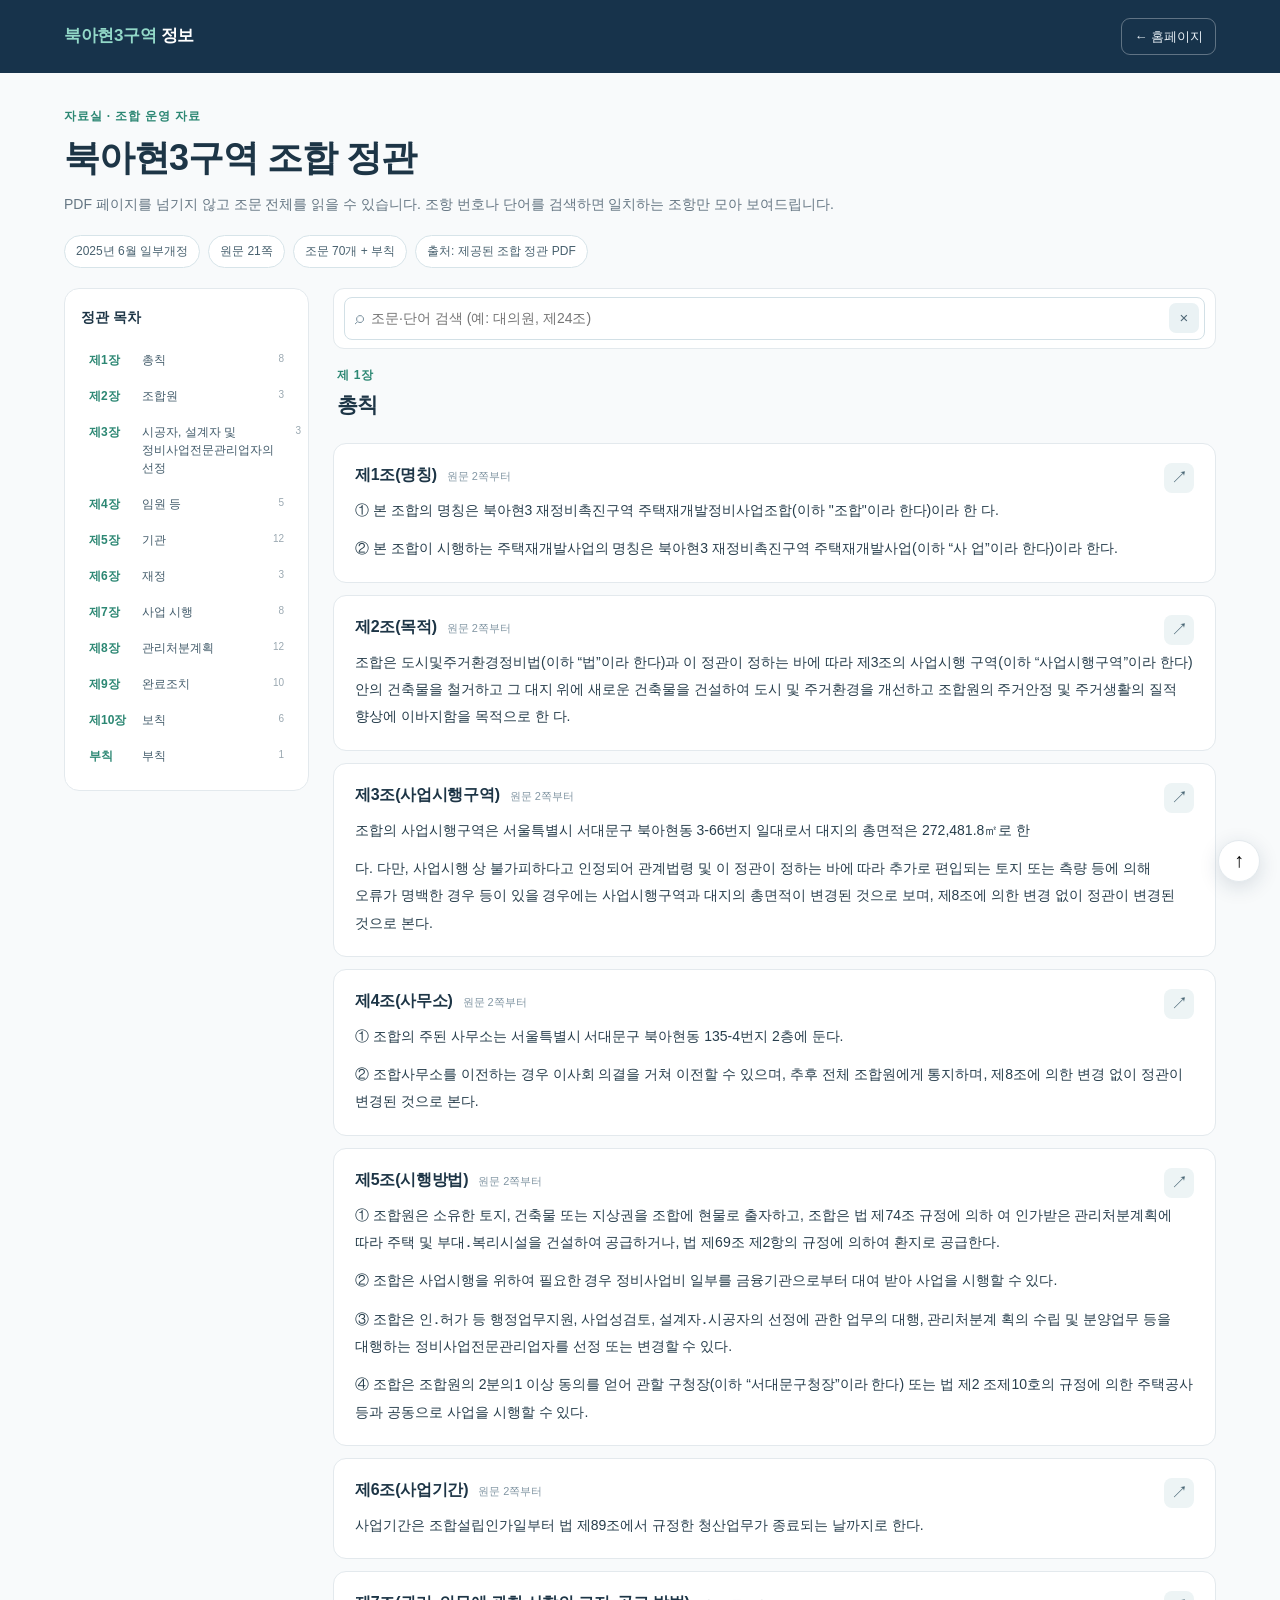
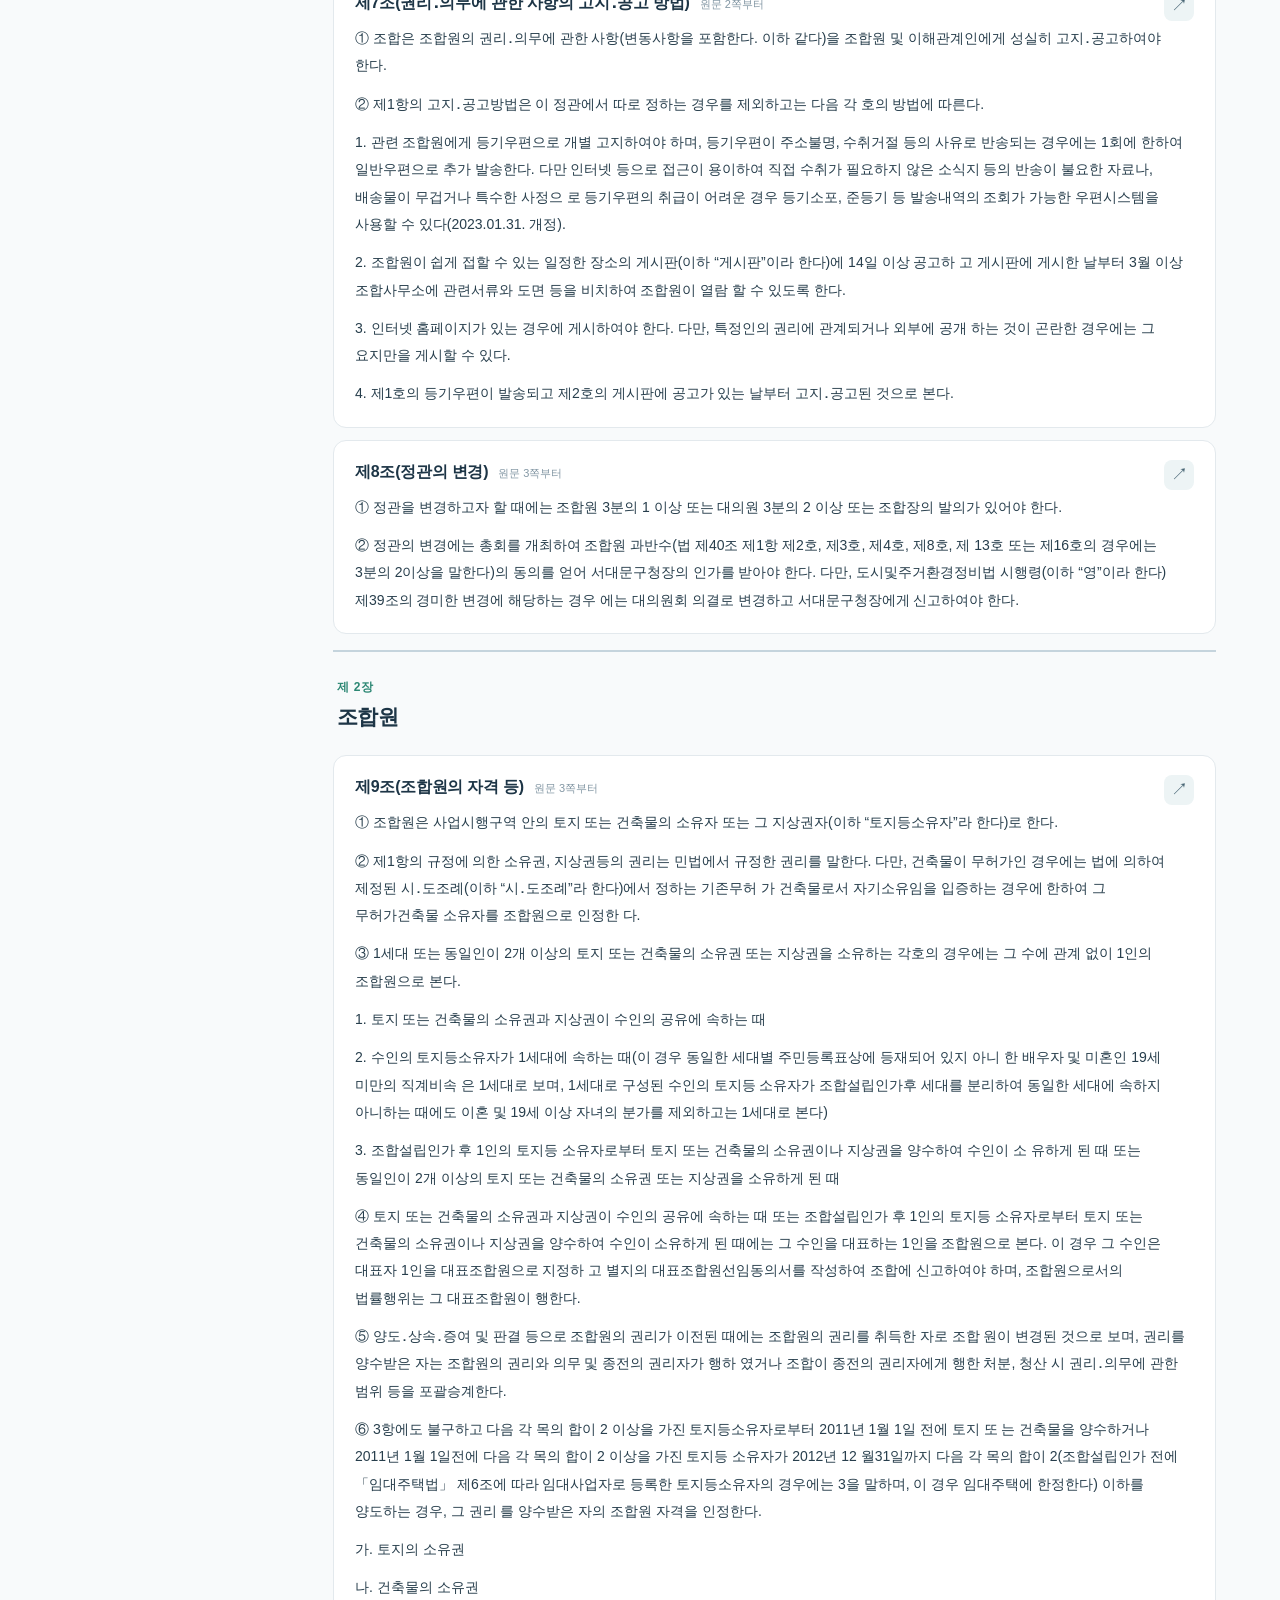
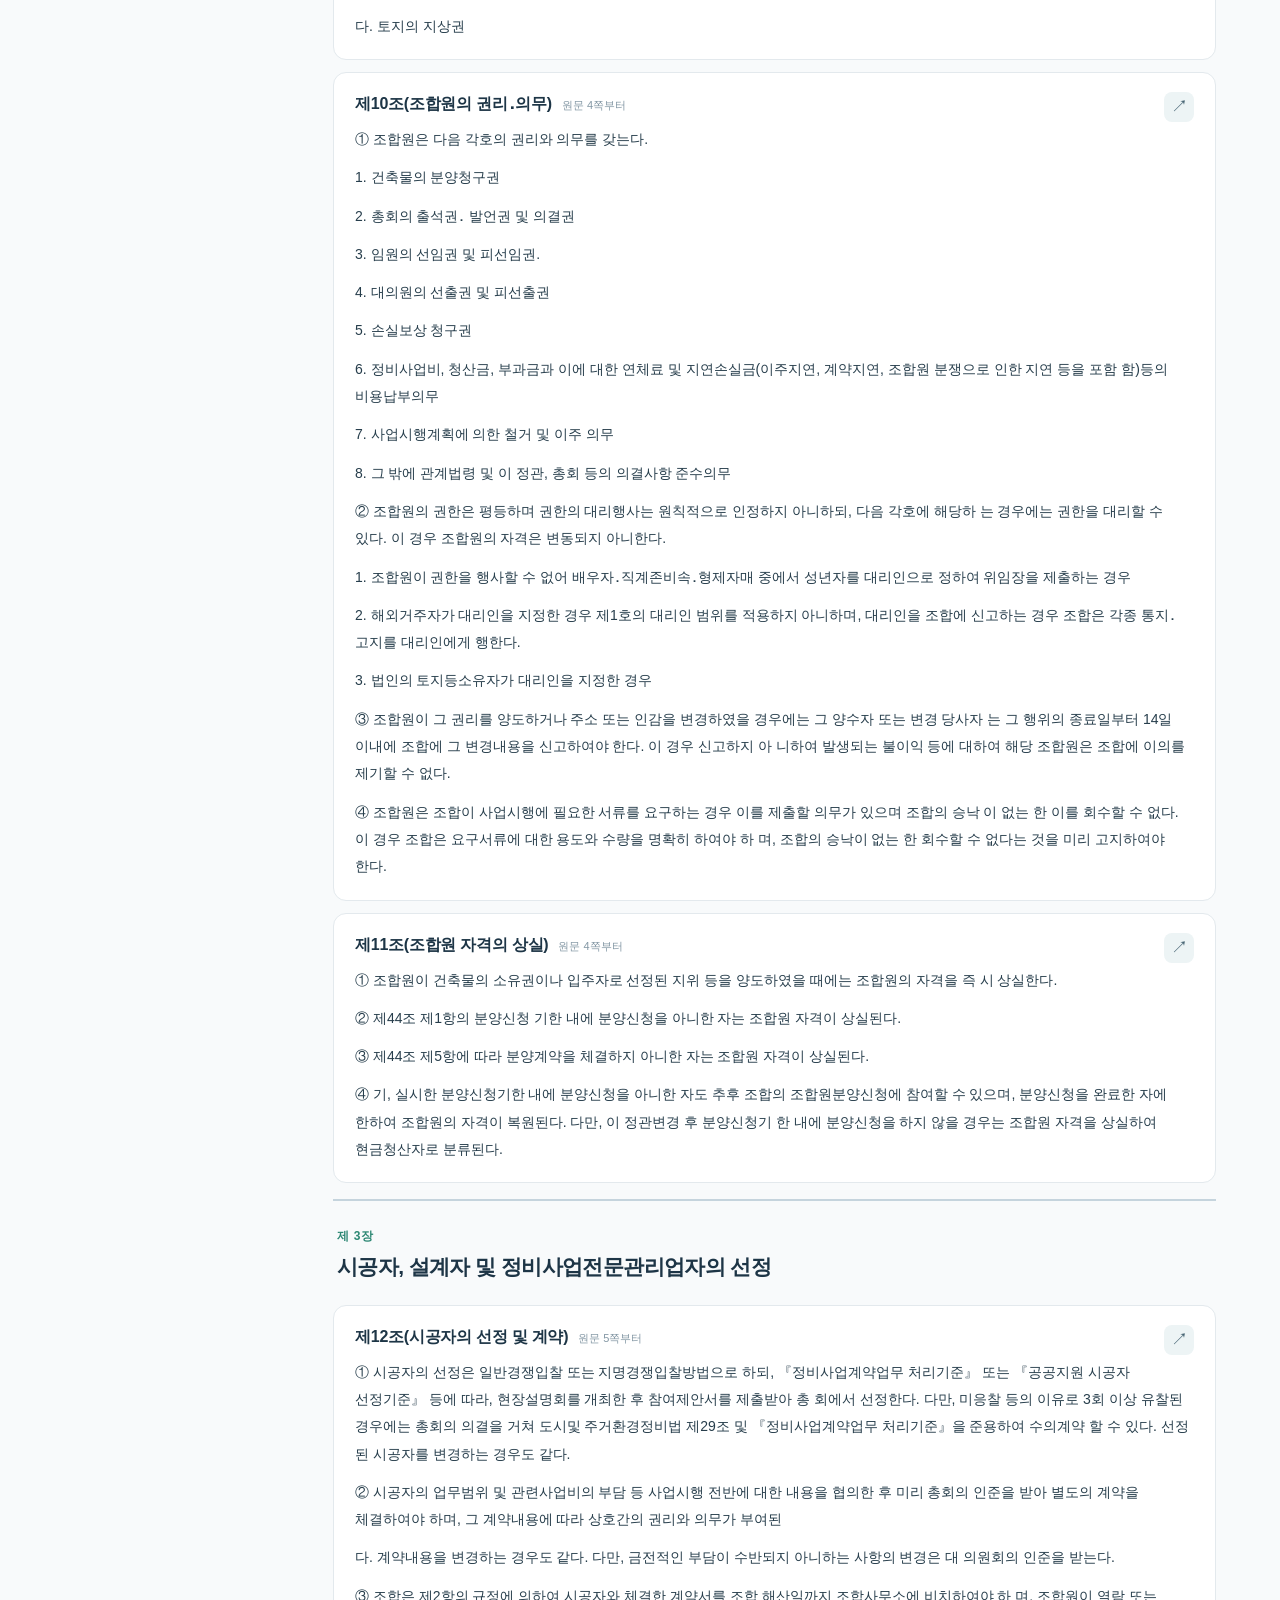
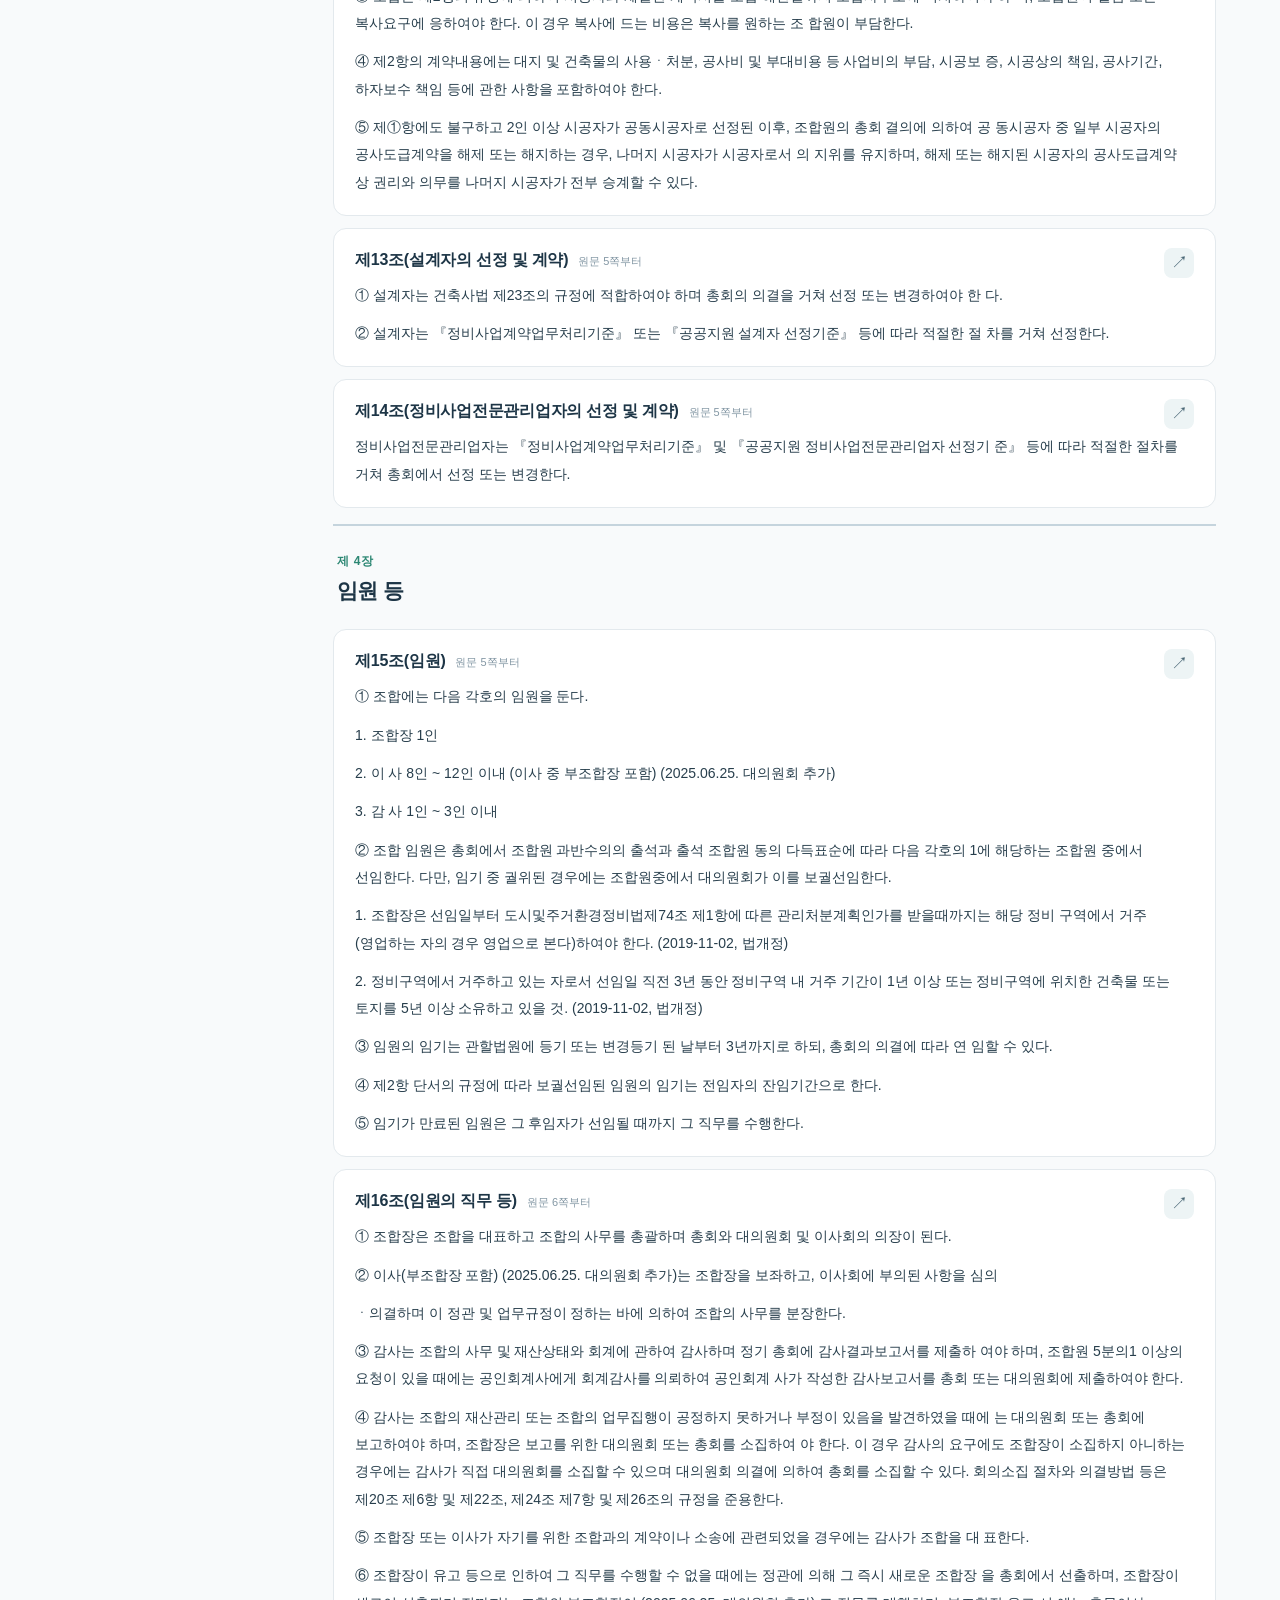
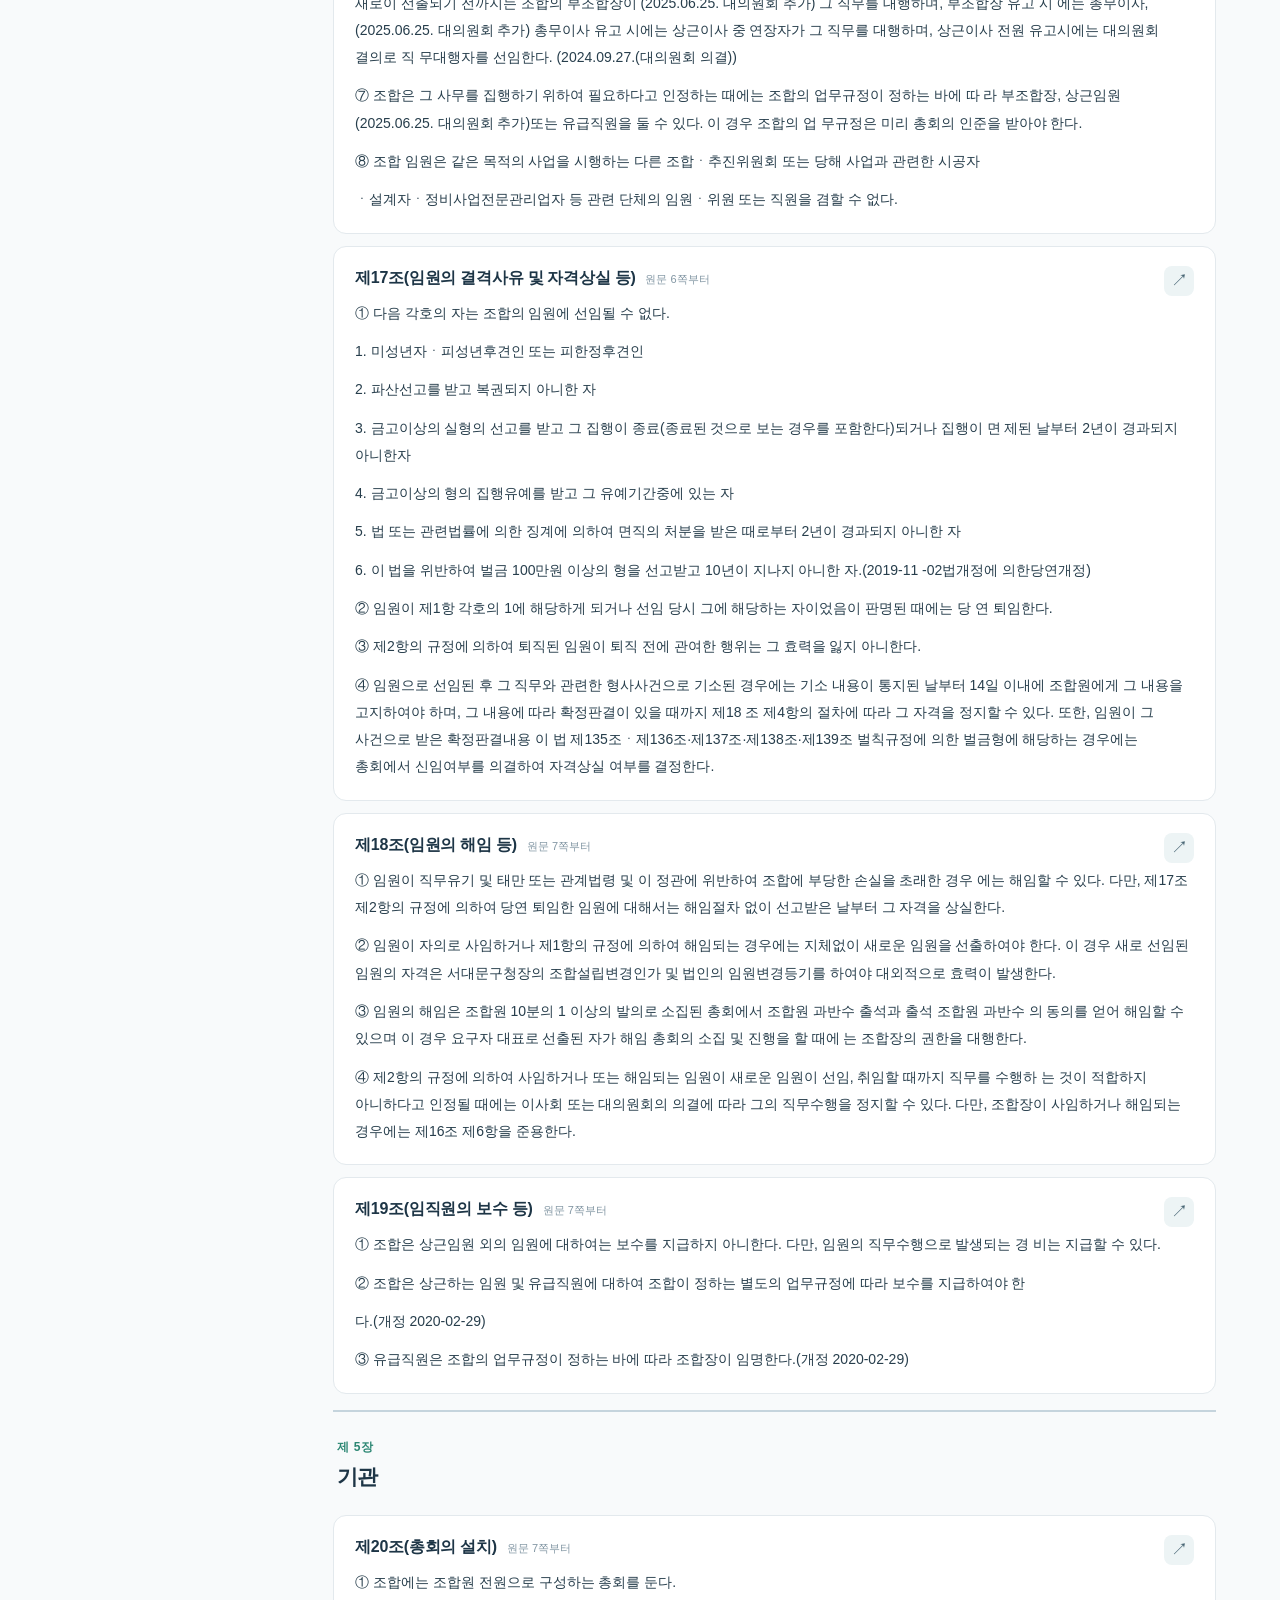
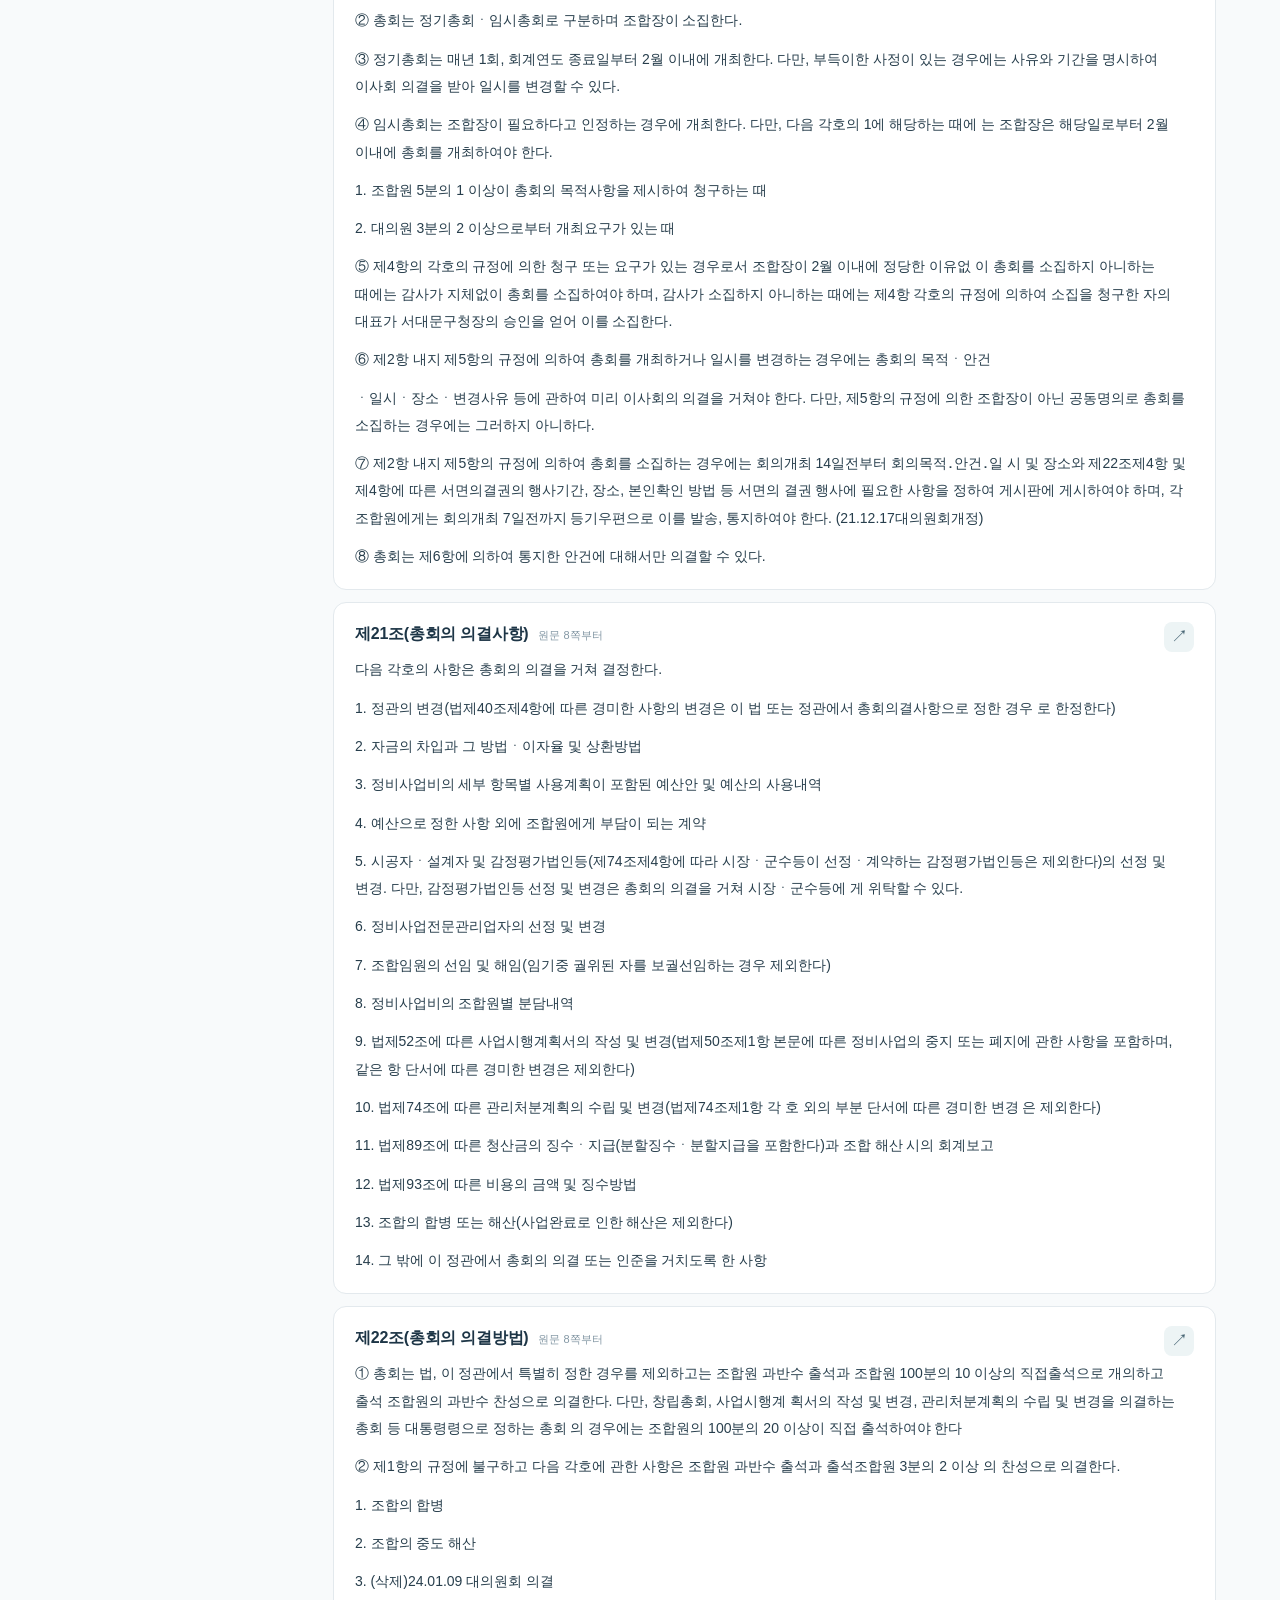
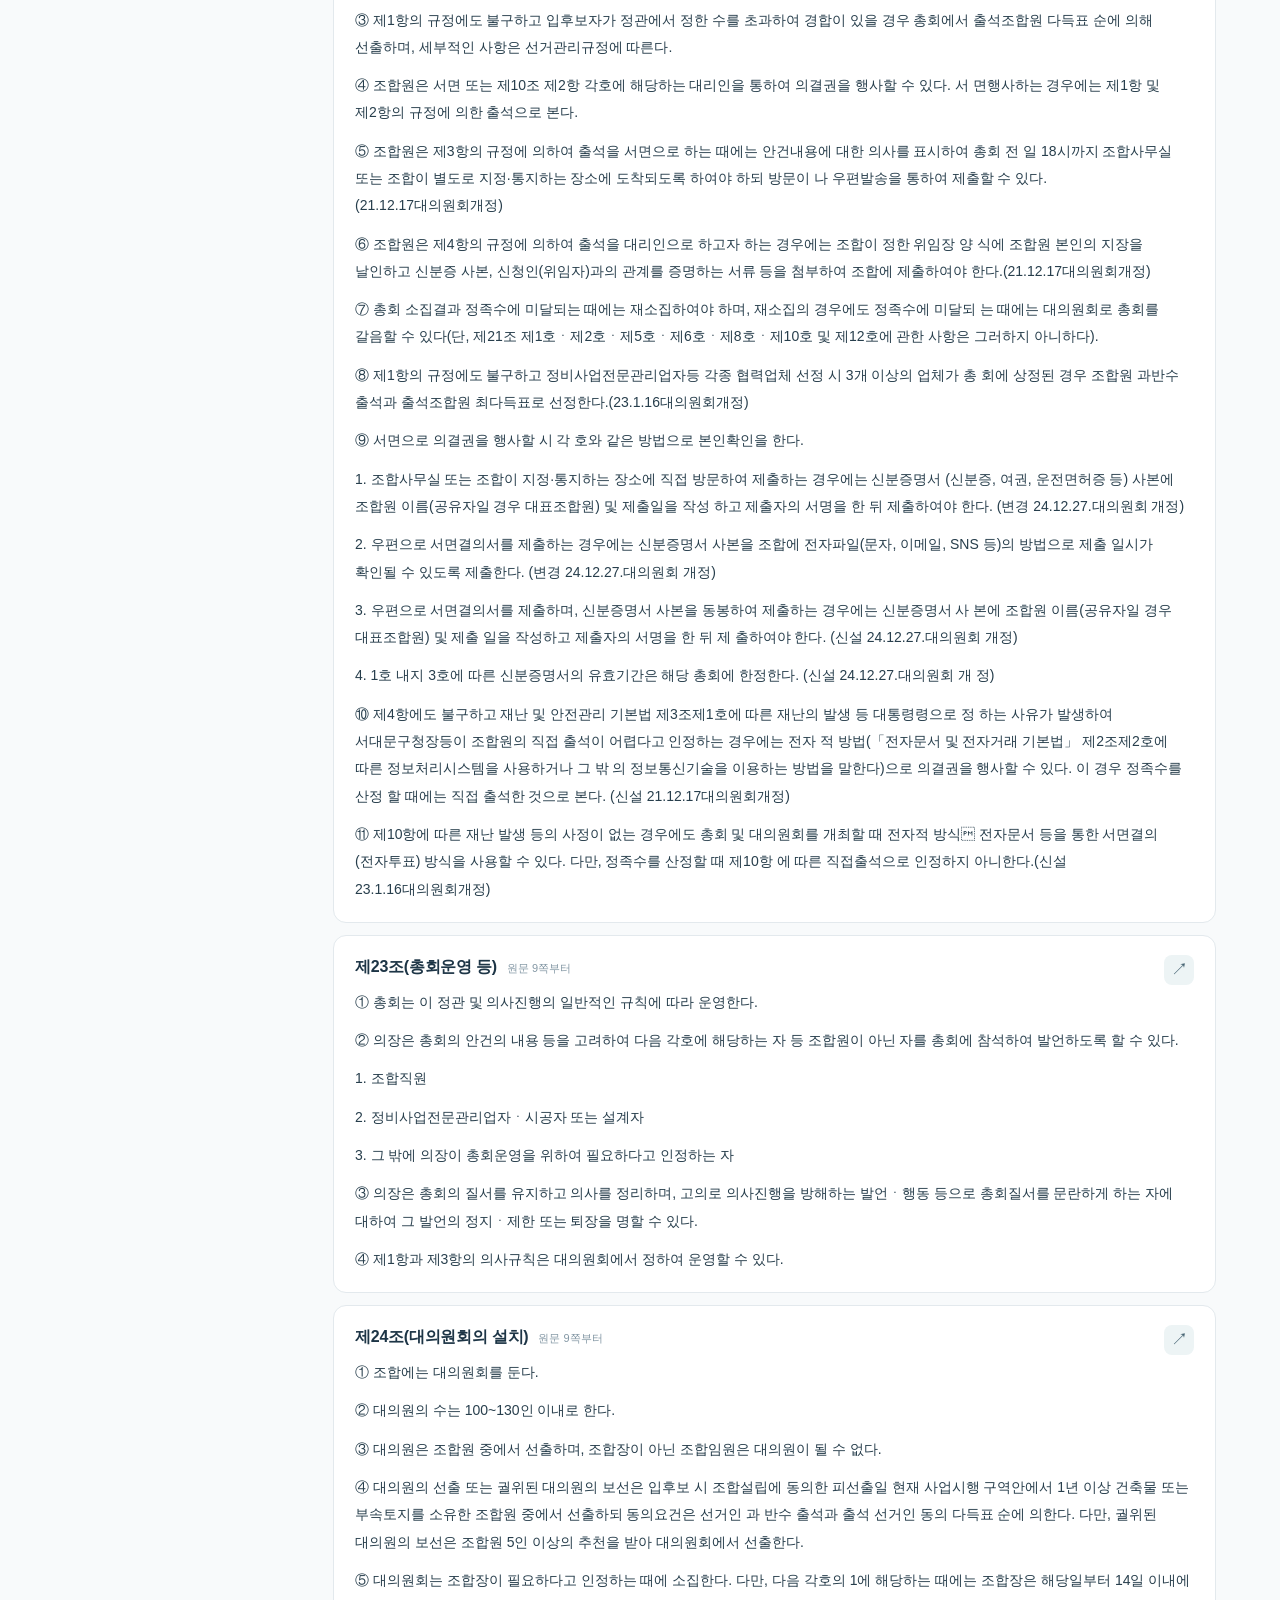
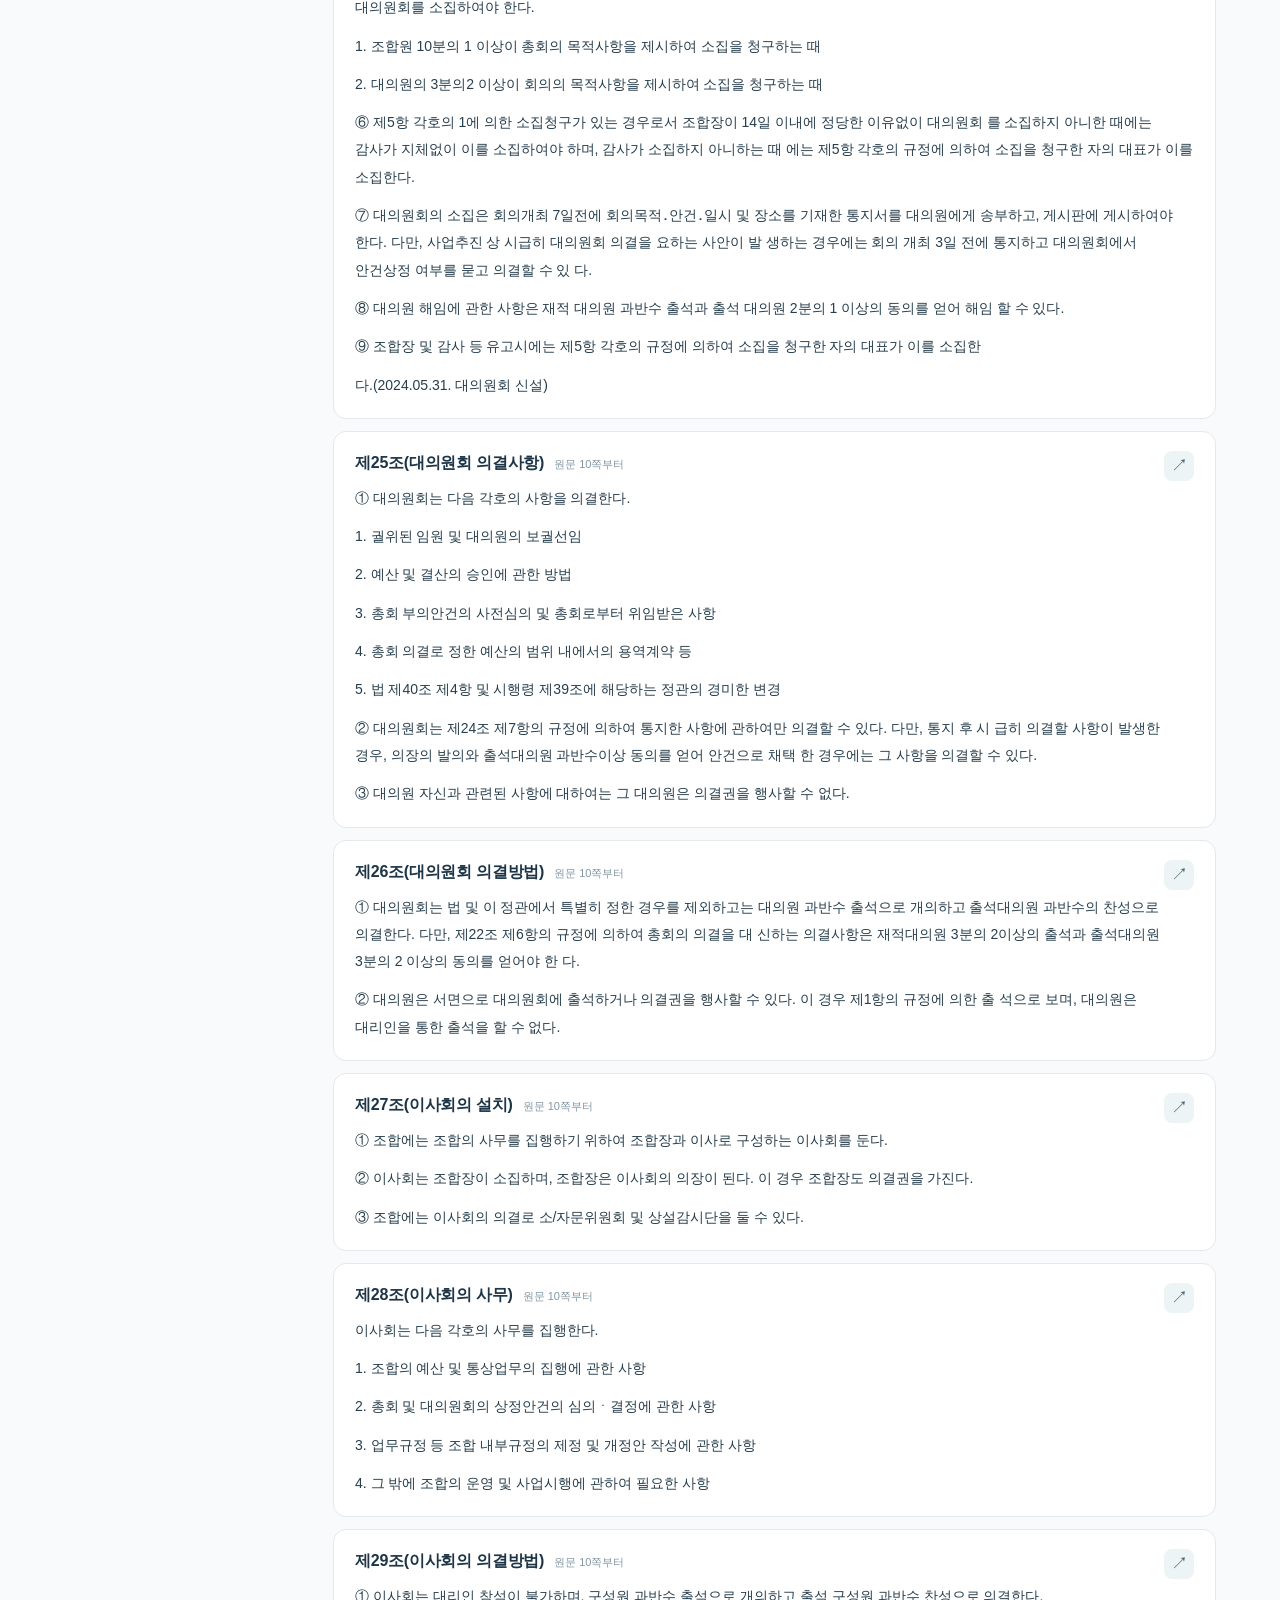
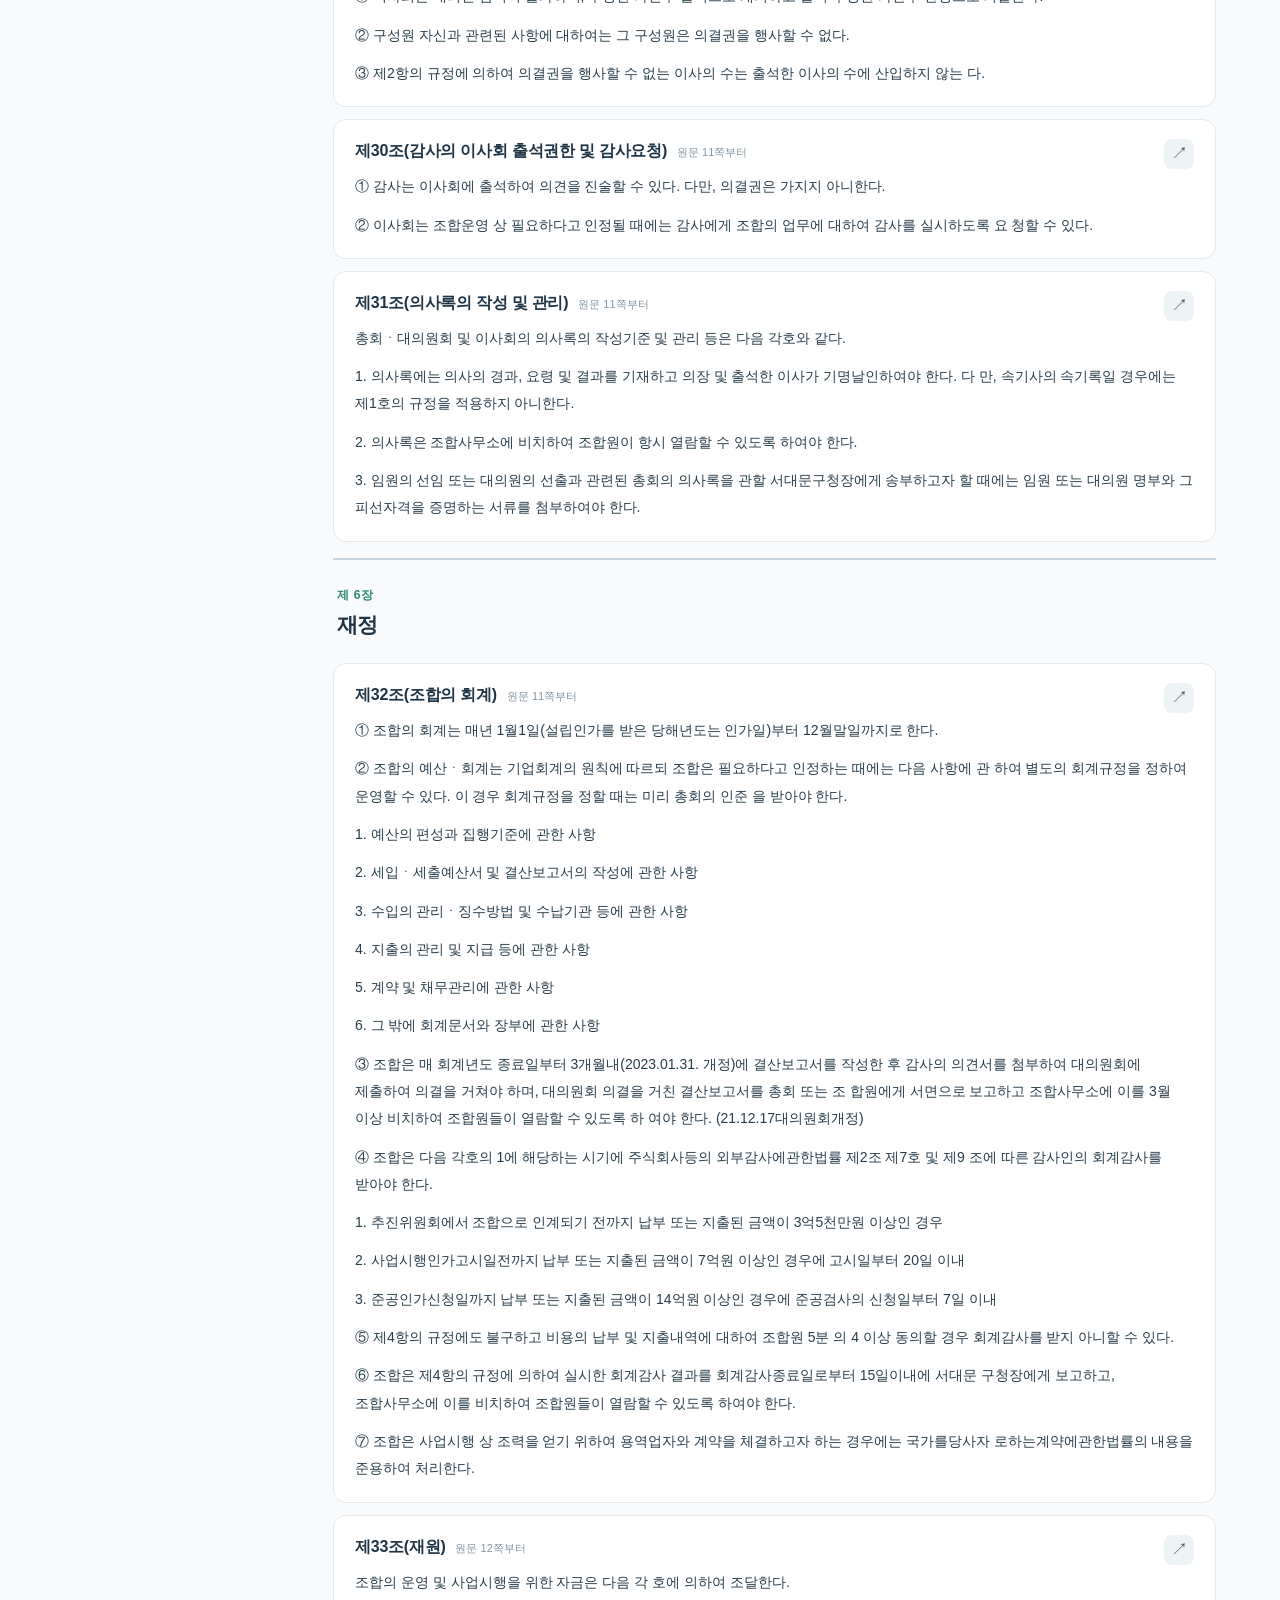
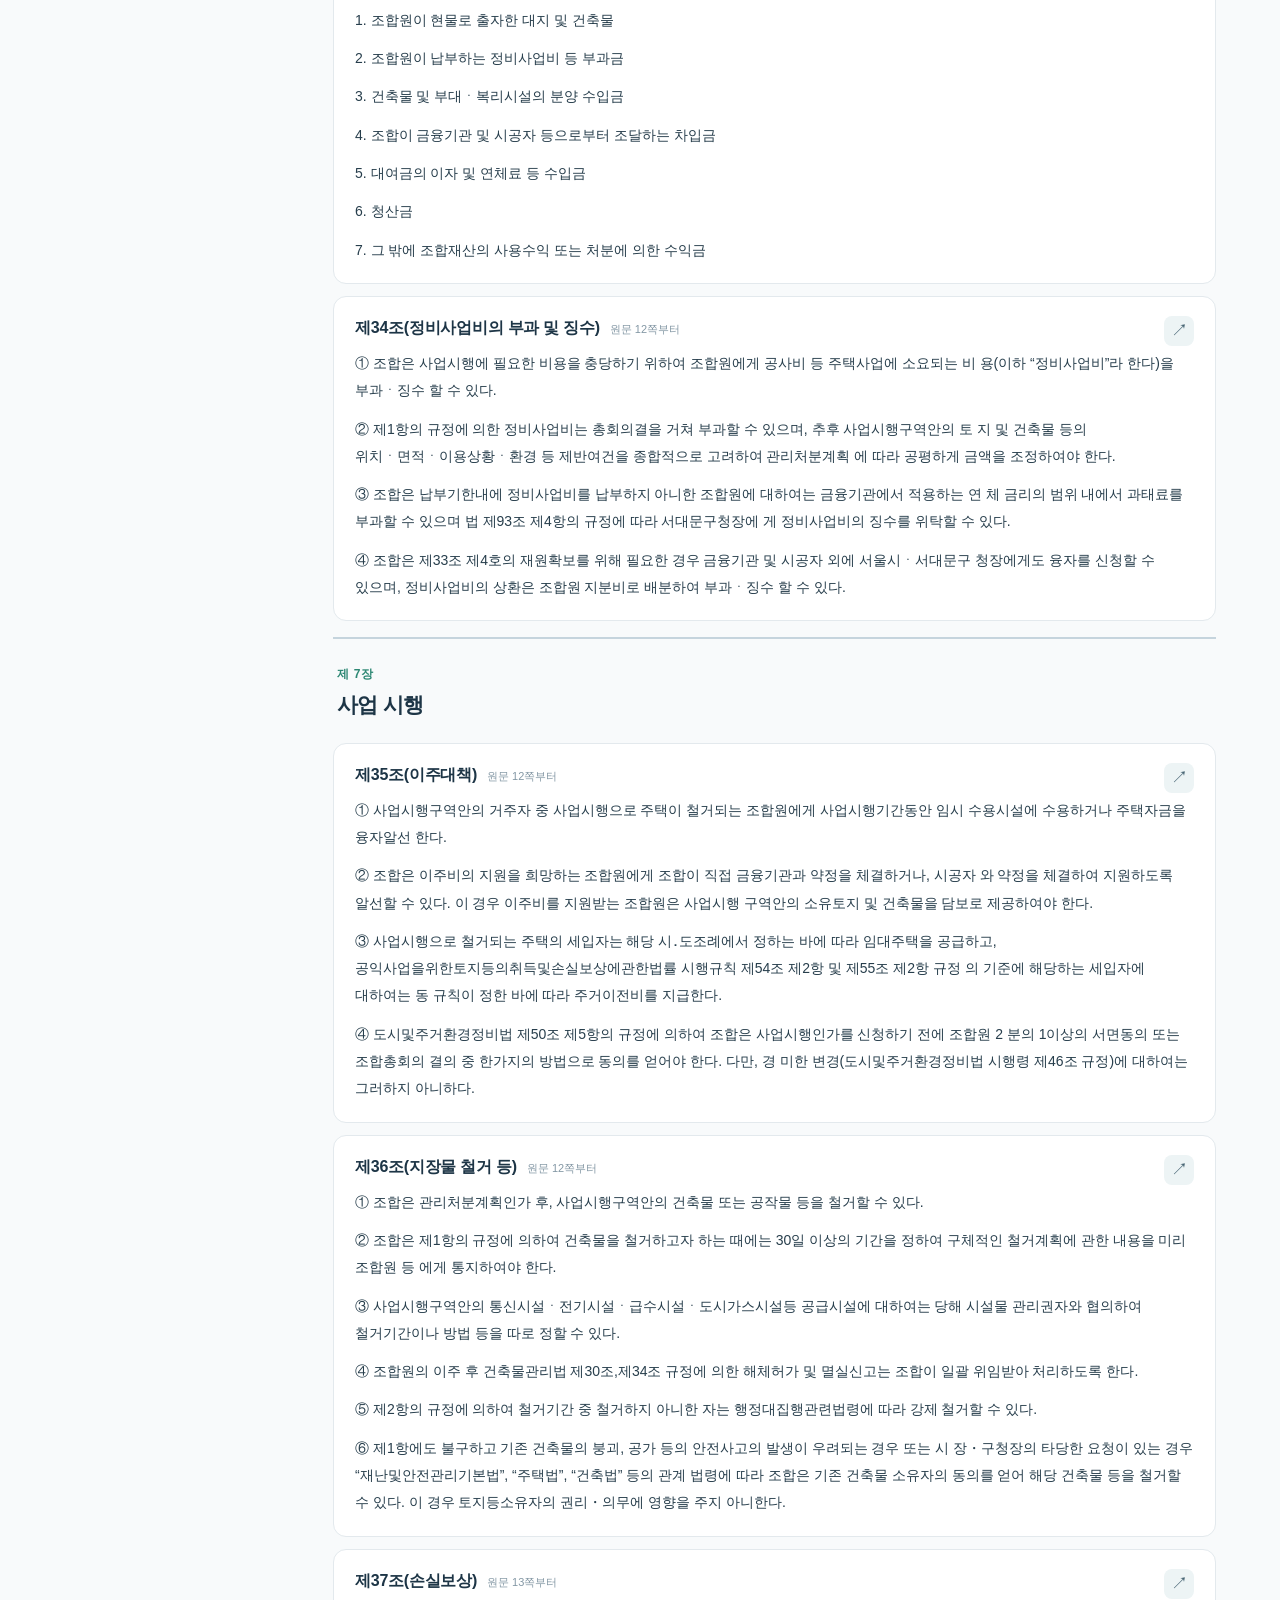
==== charter.html @ 72e578db "Publish Bukahyeon 3 website from Galaxy Tab" ====
<!doctype html>
<html lang="ko">
<head>
 <meta charset="utf-8"><meta name="viewport" content="width=device-width,initial-scale=1">
 <meta name="theme-color" content="#17334b">
 <meta name="description" content="북아현3 재정비촉진구역 주택재개발정비사업조합 정관 2025년 6월 일부개정. 조문별 검색과 열람">
 <title>북아현3구역 조합 정관 | 조문 검색</title>
 <style>
:root{--navy:#17334b;--ink:#1d3546;--blue:#315b76;--soft:#eef4f7;--green:#2c8773;--line:#e3e9ed;--muted:#667784;--bg:#f8fafb;--white:#fff;--orange:#de8e48}
*,*:before,*:after{box-sizing:border-box}html{scroll-behavior:smooth;scroll-padding-top:120px}body{margin:0;background:var(--bg);color:var(--ink);font:15px/1.77 -apple-system,BlinkMacSystemFont,'Noto Sans KR','Malgun Gothic',sans-serif;word-break:keep-all;overflow-wrap:break-word}button,input{font:inherit}button{cursor:pointer}a{color:inherit;text-decoration:none}button:focus-visible,input:focus-visible,a:focus-visible{outline:3px solid #77adc6;outline-offset:2px}
.topbar{background:var(--navy);color:white}.top-inner{max-width:1200px;margin:auto;padding:18px 24px;display:flex;align-items:center;justify-content:space-between;gap:14px}.brand{font-weight:800;letter-spacing:-.35px;font-size:17px}.brand span{color:#92d8c8}.back{border:1px solid #ffffff50;padding:6px 12px;border-radius:9px;font-size:13px;color:#e8f0f6;white-space:nowrap}
.hero{max-width:1200px;margin:auto;padding:33px 24px 20px}.eyebrow{font-size:12px;color:var(--green);font-weight:800;letter-spacing:.07em}.hero h1{font-size:clamp(24px,4vw,36px);line-height:1.3;margin:8px 0 10px;letter-spacing:-1px}.intro{color:var(--muted);font-size:14px;margin:0 0 18px;max-width:850px}.meta{display:flex;gap:8px;flex-wrap:wrap}.meta span{display:inline-flex;padding:5px 11px;border:1px solid #d7e4e9;background:white;border-radius:20px;color:#48616f;font-size:12px}
.layout{max-width:1200px;margin:auto;display:grid;grid-template-columns:245px minmax(0,1fr);gap:24px;padding:0 24px 80px}.aside{position:sticky;align-self:start;top:16px;border:1px solid var(--line);border-radius:15px;background:white;padding:16px;max-height:calc(100vh - 32px);overflow:auto}.side-title{font-weight:800;font-size:14px;margin:0 0 12px}.toc-link{display:grid;grid-template-columns:44px 1fr 18px;align-items:start;gap:9px;padding:9px 8px;border-radius:9px;font-size:12px;line-height:1.5;color:#435c6b}.toc-link:hover,.toc-link:focus-visible{background:var(--soft);color:var(--navy)}.toc-link span:first-child{font-weight:800;color:var(--green)}.toc-link small{color:#9aa8b1;text-align:right}.mobiletoc{display:none}
.content{min-width:0}.search-panel{background:white;border:1px solid var(--line);border-radius:16px;padding:20px;margin-bottom:24px;box-shadow:0 8px 25px rgba(11,36,51,.03)}.search-label{display:block;font-weight:800;font-size:15px;margin-bottom:9px}.search-row{display:flex;align-items:center;border:2px solid #d2e0e6;background:#fff;border-radius:12px;gap:8px;padding:5px 7px 5px 13px}.search-row:focus-within{border-color:var(--green)}.search-icon{font-size:20px;color:#8499a6}.search-row input{flex:1;min-width:0;border:0;outline:0;font-size:16px;padding:9px 2px;color:var(--ink);background:transparent}.clear{border:0;background:#eaf2f4;border-radius:9px;color:#4d6675;min-width:33px;min-height:33px}.search-help{font-size:12px;color:var(--muted);margin-top:9px}.search-status{font-size:13px;font-weight:700;color:var(--green);margin-top:12px}.results{display:none;margin-top:10px;border:1px solid var(--line);border-radius:11px;max-height:240px;overflow:auto}.results.visible{display:block}.result{border:0;border-bottom:1px solid var(--line);width:100%;display:block;text-align:left;background:white;padding:10px 12px;color:var(--ink)}.result:last-child{border-bottom:0}.result:hover{background:#f0f6f6}.result strong{display:block;font-size:13px}.result small{display:block;color:var(--muted);font-size:12px;white-space:nowrap;overflow:hidden;text-overflow:ellipsis}.browse-actions{display:flex;flex-wrap:wrap;gap:8px;margin-top:10px}.action-pill{font-size:12px;border:1px solid #d6e1e5;border-radius:30px;background:white;padding:5px 12px;color:#466777}.action-pill:hover{background:var(--soft)}
.chapter-block{padding:25px 4px 5px;border-top:2px solid #c5d4dd;margin-top:16px}.chapter-block:first-of-type{border-top:0;padding-top:0}.chapter-label{font-size:12px;font-weight:800;letter-spacing:.06em;color:var(--green)}.chapter-block h2{font-size:21px;letter-spacing:-.6px;margin:0 0 15px}.law-article{background:white;border:1px solid var(--line);border-radius:13px;margin:0 0 12px;padding:19px 21px;scroll-margin-top:22px}.law-article:target{outline:2px solid var(--green);box-shadow:0 0 0 5px #2c87731c}.law-article[hidden],.chapter-block[hidden]{display:none!important}.article-top{display:flex;align-items:start;gap:5px;justify-content:space-between}.article-head{display:flex;flex-wrap:wrap;align-items:baseline;gap:10px}.article-head h3{margin:0 0 10px;font-size:16px;line-height:1.5;letter-spacing:-.25px}.page-tag{color:#8397a4;font-size:11px;white-space:nowrap}.permalink{border:0;background:#edf4f5;padding:0;min-width:30px;height:30px;border-radius:8px;font-size:17px;color:#476473}.article-content{color:#273e4c;font-size:14px;line-height:1.95}.article-content p{margin:0 0 9px;white-space:normal}.article-content p:last-child{margin-bottom:0}.article-content p:not(:first-child){padding-top:2px}mark{background:#ffe7a9;border-radius:2px;color:#533e0b;padding:0 1px}.empty{display:none;padding:45px;text-align:center;border:1px dashed #bfcfd7;border-radius:14px;color:var(--muted)}.empty.visible{display:block}.notice{font-size:12px;color:#718592;padding:17px 18px;background:#eef3f5;border-radius:12px;border-left:3px solid #80a7af;margin-top:28px}.footer{text-align:center;font-size:12px;color:#87959f;padding:20px 12px 40px}.floating-top{position:fixed;bottom:18px;right:20px;border:1px solid var(--line);box-shadow:0 5px 20px #17334b25;background:white;border-radius:100px;width:42px;height:42px;font-size:20px;z-index:9}
@media(max-width:800px){.layout{display:block;padding:0 14px 55px}.aside{display:none}.hero{padding:28px 19px 19px}.top-inner{padding:14px 17px}.brand{font-size:15px}.search-panel{padding:15px;border-radius:12px;margin-bottom:19px}.mobiletoc{display:block;margin-bottom:12px}.mobiletoc select{width:100%;border:1px solid #d4e1e5;background:white;border-radius:10px;padding:11px 13px;font-size:14px;color:var(--ink)}.law-article{padding:14px 15px;border-radius:11px}.article-content{font-size:14px;line-height:1.92}.article-head h3{font-size:15px}.chapter-block{padding-top:19px}.chapter-block h2{font-size:20px}.result{padding:8px 11px}}
/* Compact search bar: keep the search functionality without the oversized panel. */
.search-panel{padding:8px 10px;margin-bottom:12px;border-radius:11px;box-shadow:none}
.search-panel .search-label{position:absolute;width:1px;height:1px;padding:0;margin:-1px;overflow:hidden;clip:rect(0,0,0,0);white-space:nowrap;border:0}
.search-panel .search-row{min-height:42px;border-width:1px;border-radius:8px;gap:5px;padding:2px 5px 2px 10px}
.search-panel .search-icon{font-size:18px}
.search-panel .search-row input{font-size:14px;padding:6px 2px;min-height:34px}
.search-panel .clear{min-width:30px;min-height:30px;border-radius:7px}
.search-panel .search-status{font-size:11px;font-weight:600;margin-top:5px;line-height:1.35}
.search-panel .search-status:empty{display:none}
.search-panel .results{display:none!important}
.search-panel .result{padding:6px 10px}
@media(max-width:800px){.search-panel{padding:7px 9px;margin-bottom:11px}}
@media(prefers-reduced-motion:reduce){html{scroll-behavior:auto}}
</style>
</head>
<body>
<header class="topbar"><div class="top-inner"><a class="brand" href="./index.html"><span>북아현3구역</span> 정보</a><a class="back" href="./index.html">← 홈페이지</a></div></header>
<div class="hero"><div class="eyebrow">자료실 · 조합 운영 자료</div><h1>북아현3구역 조합 정관</h1><p class="intro">PDF 페이지를 넘기지 않고 조문 전체를 읽을 수 있습니다. 조항 번호나 단어를 검색하면 일치하는 조항만 모아 보여드립니다.</p><div class="meta"><span>2025년 6월 일부개정</span><span>원문 21쪽</span><span>조문 70개 + 부칙</span><span>출처: 제공된 조합 정관 PDF</span></div></div>
<div class="layout">
 <aside class="aside" aria-label="정관 목차"><div class="side-title">정관 목차</div><a class="toc-link" href="#chapter-1" data-chapterlink="1"><span>제1장</span><span>총칙</span><small>8</small></a><a class="toc-link" href="#chapter-2" data-chapterlink="2"><span>제2장</span><span>조합원</span><small>3</small></a><a class="toc-link" href="#chapter-3" data-chapterlink="3"><span>제3장</span><span>시공자, 설계자 및 정비사업전문관리업자의 선정</span><small>3</small></a><a class="toc-link" href="#chapter-4" data-chapterlink="4"><span>제4장</span><span>임원 등</span><small>5</small></a><a class="toc-link" href="#chapter-5" data-chapterlink="5"><span>제5장</span><span>기관</span><small>12</small></a><a class="toc-link" href="#chapter-6" data-chapterlink="6"><span>제6장</span><span>재정</span><small>3</small></a><a class="toc-link" href="#chapter-7" data-chapterlink="7"><span>제7장</span><span>사업 시행</span><small>8</small></a><a class="toc-link" href="#chapter-8" data-chapterlink="8"><span>제8장</span><span>관리처분계획</span><small>12</small></a><a class="toc-link" href="#chapter-9" data-chapterlink="9"><span>제9장</span><span>완료조치</span><small>10</small></a><a class="toc-link" href="#chapter-10" data-chapterlink="10"><span>제10장</span><span>보칙</span><small>6</small></a><a class="toc-link" href="#chapter-11" data-chapterlink="11"><span>부칙</span><span>부칙</span><small>1</small></a></aside>
 <main class="content" id="main">
 <section class="search-panel" aria-label="정관 검색"><label class="search-label" for="search">정관 검색</label>
   <div class="search-row"><span class="search-icon" aria-hidden="true">⌕</span><input id="search" type="search" autocomplete="off" placeholder="조문·단어 검색 (예: 대의원, 제24조)" aria-describedby="search-status"><button id="clear" class="clear" type="button" aria-label="검색어 지우기">×</button></div>
   <div class="search-status" id="search-status" role="status" aria-live="polite"></div><div class="results" id="search-results" aria-label="검색 결과 목록"></div>
 </section>
 <div class="mobiletoc"><label class="search-label" for="chapter-selector">목차 바로가기</label><select id="chapter-selector" aria-label="장 선택"><option value="">장 선택</option><option value="#chapter-1">제1장 · 총칙</option><option value="#chapter-2">제2장 · 조합원</option><option value="#chapter-3">제3장 · 시공자, 설계자 및 정비사업전문관리업자의 선정</option><option value="#chapter-4">제4장 · 임원 등</option><option value="#chapter-5">제5장 · 기관</option><option value="#chapter-6">제6장 · 재정</option><option value="#chapter-7">제7장 · 사업 시행</option><option value="#chapter-8">제8장 · 관리처분계획</option><option value="#chapter-9">제9장 · 완료조치</option><option value="#chapter-10">제10장 · 보칙</option><option value="#chapter-11">부칙 · 부칙</option></select></div>
 <div class="statutes"><section class="chapter-block" id="chapter-1" data-chapter="1"><div class="chapter-label">제 1장</div><h2>총칙</h2></section><article class="law-article" id="article-1" data-title="제1조(명칭)" data-chapter="1" data-article="1" data-text="① 본 조합의 명칭은 북아현3 재정비촉진구역 주택재개발정비사업조합(이하 &quot;조합&quot;이라 한다)이라 한 다.
② 본 조합이 시행하는 주택재개발사업의 명칭은 북아현3 재정비촉진구역 주택재개발사업(이하 “사 업”이라 한다)이라 한다."><div class="article-top"><div class="article-head"><h3>제1조(명칭)</h3><span class="page-tag">원문 2쪽부터</span></div><button class="permalink" data-copy="article-1" aria-label="제1조(명칭) 주소 복사" title="이 조항 링크 복사">↗</button></div><div class="article-content"><p>① 본 조합의 명칭은 북아현3 재정비촉진구역 주택재개발정비사업조합(이하 &quot;조합&quot;이라 한다)이라 한 다.</p><p>② 본 조합이 시행하는 주택재개발사업의 명칭은 북아현3 재정비촉진구역 주택재개발사업(이하 “사 업”이라 한다)이라 한다.</p></div></article><article class="law-article" id="article-2" data-title="제2조(목적)" data-chapter="1" data-article="2" data-text="조합은 도시및주거환경정비법(이하 “법”이라 한다)과 이 정관이 정하는 바에 따라 제3조의 사업시행 구역(이하 “사업시행구역”이라 한다)안의 건축물을 철거하고 그 대지 위에 새로운 건축물을 건설하여 도시 및 주거환경을 개선하고 조합원의 주거안정 및 주거생활의 질적 향상에 이바지함을 목적으로 한 다."><div class="article-top"><div class="article-head"><h3>제2조(목적)</h3><span class="page-tag">원문 2쪽부터</span></div><button class="permalink" data-copy="article-2" aria-label="제2조(목적) 주소 복사" title="이 조항 링크 복사">↗</button></div><div class="article-content"><p>조합은 도시및주거환경정비법(이하 “법”이라 한다)과 이 정관이 정하는 바에 따라 제3조의 사업시행 구역(이하 “사업시행구역”이라 한다)안의 건축물을 철거하고 그 대지 위에 새로운 건축물을 건설하여 도시 및 주거환경을 개선하고 조합원의 주거안정 및 주거생활의 질적 향상에 이바지함을 목적으로 한 다.</p></div></article><article class="law-article" id="article-3" data-title="제3조(사업시행구역)" data-chapter="1" data-article="3" data-text="조합의 사업시행구역은 서울특별시 서대문구 북아현동 3-66번지 일대로서 대지의 총면적은 272,481.8㎡로 한
다. 다만, 사업시행 상 불가피하다고 인정되어 관계법령 및 이 정관이 정하는 바에 따라 추가로 편입되는 토지 또는 측량 등에 의해 오류가 명백한 경우 등이 있을 경우에는 사업시행구역과 대지의 총면적이 변경된 것으로 보며, 제8조에 의한 변경 없이 정관이 변경된 것으로 본다."><div class="article-top"><div class="article-head"><h3>제3조(사업시행구역)</h3><span class="page-tag">원문 2쪽부터</span></div><button class="permalink" data-copy="article-3" aria-label="제3조(사업시행구역) 주소 복사" title="이 조항 링크 복사">↗</button></div><div class="article-content"><p>조합의 사업시행구역은 서울특별시 서대문구 북아현동 3-66번지 일대로서 대지의 총면적은 272,481.8㎡로 한</p><p>다. 다만, 사업시행 상 불가피하다고 인정되어 관계법령 및 이 정관이 정하는 바에 따라 추가로 편입되는 토지 또는 측량 등에 의해 오류가 명백한 경우 등이 있을 경우에는 사업시행구역과 대지의 총면적이 변경된 것으로 보며, 제8조에 의한 변경 없이 정관이 변경된 것으로 본다.</p></div></article><article class="law-article" id="article-4" data-title="제4조(사무소)" data-chapter="1" data-article="4" data-text="① 조합의 주된 사무소는 서울특별시 서대문구 북아현동 135-4번지 2층에 둔다.
② 조합사무소를 이전하는 경우 이사회 의결을 거쳐 이전할 수 있으며, 추후 전체 조합원에게 통지하며, 제8조에 의한 변경 없이 정관이 변경된 것으로 본다."><div class="article-top"><div class="article-head"><h3>제4조(사무소)</h3><span class="page-tag">원문 2쪽부터</span></div><button class="permalink" data-copy="article-4" aria-label="제4조(사무소) 주소 복사" title="이 조항 링크 복사">↗</button></div><div class="article-content"><p>① 조합의 주된 사무소는 서울특별시 서대문구 북아현동 135-4번지 2층에 둔다.</p><p>② 조합사무소를 이전하는 경우 이사회 의결을 거쳐 이전할 수 있으며, 추후 전체 조합원에게 통지하며, 제8조에 의한 변경 없이 정관이 변경된 것으로 본다.</p></div></article><article class="law-article" id="article-5" data-title="제5조(시행방법)" data-chapter="1" data-article="5" data-text="① 조합원은 소유한 토지, 건축물 또는 지상권을 조합에 현물로 출자하고, 조합은 법 제74조 규정에 의하 여 인가받은 관리처분계획에 따라 주택 및 부대․복리시설을 건설하여 공급하거나, 법 제69조 제2항의 규정에 의하여 환지로 공급한다.
② 조합은 사업시행을 위하여 필요한 경우 정비사업비 일부를 금융기관으로부터 대여 받아 사업을 시행할 수 있다.
③ 조합은 인․허가 등 행정업무지원, 사업성검토, 설계자․시공자의 선정에 관한 업무의 대행, 관리처분계 획의 수립 및 분양업무 등을 대행하는 정비사업전문관리업자를 선정 또는 변경할 수 있다.
④ 조합은 조합원의 2분의1 이상 동의를 얻어 관할 구청장(이하 “서대문구청장”이라 한다) 또는 법 제2 조제10호의 규정에 의한 주택공사 등과 공동으로 사업을 시행할 수 있다."><div class="article-top"><div class="article-head"><h3>제5조(시행방법)</h3><span class="page-tag">원문 2쪽부터</span></div><button class="permalink" data-copy="article-5" aria-label="제5조(시행방법) 주소 복사" title="이 조항 링크 복사">↗</button></div><div class="article-content"><p>① 조합원은 소유한 토지, 건축물 또는 지상권을 조합에 현물로 출자하고, 조합은 법 제74조 규정에 의하 여 인가받은 관리처분계획에 따라 주택 및 부대․복리시설을 건설하여 공급하거나, 법 제69조 제2항의 규정에 의하여 환지로 공급한다.</p><p>② 조합은 사업시행을 위하여 필요한 경우 정비사업비 일부를 금융기관으로부터 대여 받아 사업을 시행할 수 있다.</p><p>③ 조합은 인․허가 등 행정업무지원, 사업성검토, 설계자․시공자의 선정에 관한 업무의 대행, 관리처분계 획의 수립 및 분양업무 등을 대행하는 정비사업전문관리업자를 선정 또는 변경할 수 있다.</p><p>④ 조합은 조합원의 2분의1 이상 동의를 얻어 관할 구청장(이하 “서대문구청장”이라 한다) 또는 법 제2 조제10호의 규정에 의한 주택공사 등과 공동으로 사업을 시행할 수 있다.</p></div></article><article class="law-article" id="article-6" data-title="제6조(사업기간)" data-chapter="1" data-article="6" data-text="사업기간은 조합설립인가일부터 법 제89조에서 규정한 청산업무가 종료되는 날까지로 한다."><div class="article-top"><div class="article-head"><h3>제6조(사업기간)</h3><span class="page-tag">원문 2쪽부터</span></div><button class="permalink" data-copy="article-6" aria-label="제6조(사업기간) 주소 복사" title="이 조항 링크 복사">↗</button></div><div class="article-content"><p>사업기간은 조합설립인가일부터 법 제89조에서 규정한 청산업무가 종료되는 날까지로 한다.</p></div></article><article class="law-article" id="article-7" data-title="제7조(권리․의무에 관한 사항의 고지․공고 방법)" data-chapter="1" data-article="7" data-text="① 조합은 조합원의 권리․의무에 관한 사항(변동사항을 포함한다. 이하 같다)을 조합원 및 이해관계인에게 성실히 고지․공고하여야 한다.
② 제1항의 고지․공고방법은 이 정관에서 따로 정하는 경우를 제외하고는 다음 각 호의 방법에 따른다.
1. 관련 조합원에게 등기우편으로 개별 고지하여야 하며, 등기우편이 주소불명, 수취거절 등의 사유로 반송되는 경우에는 1회에 한하여 일반우편으로 추가 발송한다. 다만 인터넷 등으로 접근이 용이하여 직접 수취가 필요하지 않은 소식지 등의 반송이 불요한 자료나, 배송물이 무겁거나 특수한 사정으 로 등기우편의 취급이 어려운 경우 등기소포, 준등기 등 발송내역의 조회가 가능한 우편시스템을 사용할 수 있다(2023.01.31. 개정).
2. 조합원이 쉽게 접할 수 있는 일정한 장소의 게시판(이하 “게시판”이라 한다)에 14일 이상 공고하 고 게시판에 게시한 날부터 3월 이상 조합사무소에 관련서류와 도면 등을 비치하여 조합원이 열람 할 수 있도록 한다.
3. 인터넷 홈페이지가 있는 경우에 게시하여야 한다. 다만, 특정인의 권리에 관계되거나 외부에 공개 하는 것이 곤란한 경우에는 그 요지만을 게시할 수 있다.
4. 제1호의 등기우편이 발송되고 제2호의 게시판에 공고가 있는 날부터 고지․공고된 것으로 본다."><div class="article-top"><div class="article-head"><h3>제7조(권리․의무에 관한 사항의 고지․공고 방법)</h3><span class="page-tag">원문 2쪽부터</span></div><button class="permalink" data-copy="article-7" aria-label="제7조(권리․의무에 관한 사항의 고지․공고 방법) 주소 복사" title="이 조항 링크 복사">↗</button></div><div class="article-content"><p>① 조합은 조합원의 권리․의무에 관한 사항(변동사항을 포함한다. 이하 같다)을 조합원 및 이해관계인에게 성실히 고지․공고하여야 한다.</p><p>② 제1항의 고지․공고방법은 이 정관에서 따로 정하는 경우를 제외하고는 다음 각 호의 방법에 따른다.</p><p>1. 관련 조합원에게 등기우편으로 개별 고지하여야 하며, 등기우편이 주소불명, 수취거절 등의 사유로 반송되는 경우에는 1회에 한하여 일반우편으로 추가 발송한다. 다만 인터넷 등으로 접근이 용이하여 직접 수취가 필요하지 않은 소식지 등의 반송이 불요한 자료나, 배송물이 무겁거나 특수한 사정으 로 등기우편의 취급이 어려운 경우 등기소포, 준등기 등 발송내역의 조회가 가능한 우편시스템을 사용할 수 있다(2023.01.31. 개정).</p><p>2. 조합원이 쉽게 접할 수 있는 일정한 장소의 게시판(이하 “게시판”이라 한다)에 14일 이상 공고하 고 게시판에 게시한 날부터 3월 이상 조합사무소에 관련서류와 도면 등을 비치하여 조합원이 열람 할 수 있도록 한다.</p><p>3. 인터넷 홈페이지가 있는 경우에 게시하여야 한다. 다만, 특정인의 권리에 관계되거나 외부에 공개 하는 것이 곤란한 경우에는 그 요지만을 게시할 수 있다.</p><p>4. 제1호의 등기우편이 발송되고 제2호의 게시판에 공고가 있는 날부터 고지․공고된 것으로 본다.</p></div></article><article class="law-article" id="article-8" data-title="제8조(정관의 변경)" data-chapter="1" data-article="8" data-text="① 정관을 변경하고자 할 때에는 조합원 3분의 1 이상 또는 대의원 3분의 2 이상 또는 조합장의 발의가 있어야 한다.
② 정관의 변경에는 총회를 개최하여 조합원 과반수(법 제40조 제1항 제2호, 제3호, 제4호, 제8호, 제 13호 또는 제16호의 경우에는 3분의 2이상을 말한다)의 동의를 얻어 서대문구청장의 인가를 받아야 한다. 다만, 도시및주거환경정비법 시행령(이하 “영”이라 한다) 제39조의 경미한 변경에 해당하는 경우 에는 대의원회 의결로 변경하고 서대문구청장에게 신고하여야 한다."><div class="article-top"><div class="article-head"><h3>제8조(정관의 변경)</h3><span class="page-tag">원문 3쪽부터</span></div><button class="permalink" data-copy="article-8" aria-label="제8조(정관의 변경) 주소 복사" title="이 조항 링크 복사">↗</button></div><div class="article-content"><p>① 정관을 변경하고자 할 때에는 조합원 3분의 1 이상 또는 대의원 3분의 2 이상 또는 조합장의 발의가 있어야 한다.</p><p>② 정관의 변경에는 총회를 개최하여 조합원 과반수(법 제40조 제1항 제2호, 제3호, 제4호, 제8호, 제 13호 또는 제16호의 경우에는 3분의 2이상을 말한다)의 동의를 얻어 서대문구청장의 인가를 받아야 한다. 다만, 도시및주거환경정비법 시행령(이하 “영”이라 한다) 제39조의 경미한 변경에 해당하는 경우 에는 대의원회 의결로 변경하고 서대문구청장에게 신고하여야 한다.</p></div></article><section class="chapter-block" id="chapter-2" data-chapter="2"><div class="chapter-label">제 2장</div><h2>조합원</h2></section><article class="law-article" id="article-9" data-title="제9조(조합원의 자격 등)" data-chapter="2" data-article="9" data-text="① 조합원은 사업시행구역 안의 토지 또는 건축물의 소유자 또는 그 지상권자(이하 “토지등소유자”라 한다)로 한다.
② 제1항의 규정에 의한 소유권, 지상권등의 권리는 민법에서 규정한 권리를 말한다. 다만, 건축물이 무허가인 경우에는 법에 의하여 제정된 시․도조례(이하 “시․도조례”라 한다)에서 정하는 기존무허 가 건축물로서 자기소유임을 입증하는 경우에 한하여 그 무허가건축물 소유자를 조합원으로 인정한 다.
③ 1세대 또는 동일인이 2개 이상의 토지 또는 건축물의 소유권 또는 지상권을 소유하는 각호의 경우에는 그 수에 관계 없이 1인의 조합원으로 본다.
1. 토지 또는 건축물의 소유권과 지상권이 수인의 공유에 속하는 때
2. 수인의 토지등소유자가 1세대에 속하는 때(이 경우 동일한 세대별 주민등록표상에 등재되어 있지 아니 한 배우자 및 미혼인 19세 미만의 직계비속 은 1세대로 보며, 1세대로 구성된 수인의 토지등 소유자가 조합설립인가후 세대를 분리하여 동일한 세대에 속하지 아니하는 때에도 이혼 및 19세 이상 자녀의 분가를 제외하고는 1세대로 본다)
3. 조합설립인가 후 1인의 토지등 소유자로부터 토지 또는 건축물의 소유권이나 지상권을 양수하여 수인이 소 유하게 된 때 또는 동일인이 2개 이상의 토지 또는 건축물의 소유권 또는 지상권을 소유하게 된 때
④ 토지 또는 건축물의 소유권과 지상권이 수인의 공유에 속하는 때 또는 조합설립인가 후 1인의 토지등 소유자로부터 토지 또는 건축물의 소유권이나 지상권을 양수하여 수인이 소유하게 된 때에는 그 수인을 대표하는 1인을 조합원으로 본다. 이 경우 그 수인은 대표자 1인을 대표조합원으로 지정하 고 별지의 대표조합원선임동의서를 작성하여 조합에 신고하여야 하며, 조합원으로서의 법률행위는 그 대표조합원이 행한다.
⑤ 양도․상속․증여 및 판결 등으로 조합원의 권리가 이전된 때에는 조합원의 권리를 취득한 자로 조합 원이 변경된 것으로 보며, 권리를 양수받은 자는 조합원의 권리와 의무 및 종전의 권리자가 행하 였거나 조합이 종전의 권리자에게 행한 처분, 청산 시 권리․의무에 관한 범위 등을 포괄승계한다.
⑥ 3항에도 불구하고 다음 각 목의 합이 2 이상을 가진 토지등소유자로부터 2011년 1월 1일 전에 토지 또 는 건축물을 양수하거나 2011년 1월 1일전에 다음 각 목의 합이 2 이상을 가진 토지등 소유자가 2012년 12 월31일까지 다음 각 목의 합이 2(조합설립인가 전에 「임대주택법」 제6조에 따라 임대사업자로 등록한 토지등소유자의 경우에는 3을 말하며, 이 경우 임대주택에 한정한다) 이하를 양도하는 경우, 그 권리 를 양수받은 자의 조합원 자격을 인정한다.
가. 토지의 소유권
나. 건축물의 소유권
다. 토지의 지상권"><div class="article-top"><div class="article-head"><h3>제9조(조합원의 자격 등)</h3><span class="page-tag">원문 3쪽부터</span></div><button class="permalink" data-copy="article-9" aria-label="제9조(조합원의 자격 등) 주소 복사" title="이 조항 링크 복사">↗</button></div><div class="article-content"><p>① 조합원은 사업시행구역 안의 토지 또는 건축물의 소유자 또는 그 지상권자(이하 “토지등소유자”라 한다)로 한다.</p><p>② 제1항의 규정에 의한 소유권, 지상권등의 권리는 민법에서 규정한 권리를 말한다. 다만, 건축물이 무허가인 경우에는 법에 의하여 제정된 시․도조례(이하 “시․도조례”라 한다)에서 정하는 기존무허 가 건축물로서 자기소유임을 입증하는 경우에 한하여 그 무허가건축물 소유자를 조합원으로 인정한 다.</p><p>③ 1세대 또는 동일인이 2개 이상의 토지 또는 건축물의 소유권 또는 지상권을 소유하는 각호의 경우에는 그 수에 관계 없이 1인의 조합원으로 본다.</p><p>1. 토지 또는 건축물의 소유권과 지상권이 수인의 공유에 속하는 때</p><p>2. 수인의 토지등소유자가 1세대에 속하는 때(이 경우 동일한 세대별 주민등록표상에 등재되어 있지 아니 한 배우자 및 미혼인 19세 미만의 직계비속 은 1세대로 보며, 1세대로 구성된 수인의 토지등 소유자가 조합설립인가후 세대를 분리하여 동일한 세대에 속하지 아니하는 때에도 이혼 및 19세 이상 자녀의 분가를 제외하고는 1세대로 본다)</p><p>3. 조합설립인가 후 1인의 토지등 소유자로부터 토지 또는 건축물의 소유권이나 지상권을 양수하여 수인이 소 유하게 된 때 또는 동일인이 2개 이상의 토지 또는 건축물의 소유권 또는 지상권을 소유하게 된 때</p><p>④ 토지 또는 건축물의 소유권과 지상권이 수인의 공유에 속하는 때 또는 조합설립인가 후 1인의 토지등 소유자로부터 토지 또는 건축물의 소유권이나 지상권을 양수하여 수인이 소유하게 된 때에는 그 수인을 대표하는 1인을 조합원으로 본다. 이 경우 그 수인은 대표자 1인을 대표조합원으로 지정하 고 별지의 대표조합원선임동의서를 작성하여 조합에 신고하여야 하며, 조합원으로서의 법률행위는 그 대표조합원이 행한다.</p><p>⑤ 양도․상속․증여 및 판결 등으로 조합원의 권리가 이전된 때에는 조합원의 권리를 취득한 자로 조합 원이 변경된 것으로 보며, 권리를 양수받은 자는 조합원의 권리와 의무 및 종전의 권리자가 행하 였거나 조합이 종전의 권리자에게 행한 처분, 청산 시 권리․의무에 관한 범위 등을 포괄승계한다.</p><p>⑥ 3항에도 불구하고 다음 각 목의 합이 2 이상을 가진 토지등소유자로부터 2011년 1월 1일 전에 토지 또 는 건축물을 양수하거나 2011년 1월 1일전에 다음 각 목의 합이 2 이상을 가진 토지등 소유자가 2012년 12 월31일까지 다음 각 목의 합이 2(조합설립인가 전에 「임대주택법」 제6조에 따라 임대사업자로 등록한 토지등소유자의 경우에는 3을 말하며, 이 경우 임대주택에 한정한다) 이하를 양도하는 경우, 그 권리 를 양수받은 자의 조합원 자격을 인정한다.</p><p>가. 토지의 소유권</p><p>나. 건축물의 소유권</p><p>다. 토지의 지상권</p></div></article><article class="law-article" id="article-10" data-title="제10조(조합원의 권리․의무)" data-chapter="2" data-article="10" data-text="① 조합원은 다음 각호의 권리와 의무를 갖는다.
1. 건축물의 분양청구권
2. 총회의 출석권․ 발언권 및 의결권
3. 임원의 선임권 및 피선임권.
4. 대의원의 선출권 및 피선출권
5. 손실보상 청구권
6. 정비사업비, 청산금, 부과금과 이에 대한 연체료 및 지연손실금(이주지연, 계약지연, 조합원 분쟁으로 인한 지연 등을 포함 함)등의 비용납부의무
7. 사업시행계획에 의한 철거 및 이주 의무
8. 그 밖에 관계법령 및 이 정관, 총회 등의 의결사항 준수의무
② 조합원의 권한은 평등하며 권한의 대리행사는 원칙적으로 인정하지 아니하되, 다음 각호에 해당하 는 경우에는 권한을 대리할 수 있다. 이 경우 조합원의 자격은 변동되지 아니한다.
1. 조합원이 권한을 행사할 수 없어 배우자․직계존비속․형제자매 중에서 성년자를 대리인으로 정하여 위임장을 제출하는 경우
2. 해외거주자가 대리인을 지정한 경우 제1호의 대리인 범위를 적용하지 아니하며, 대리인을 조합에 신고하는 경우 조합은 각종 통지․고지를 대리인에게 행한다.
3. 법인의 토지등소유자가 대리인을 지정한 경우
③ 조합원이 그 권리를 양도하거나 주소 또는 인감을 변경하였을 경우에는 그 양수자 또는 변경 당사자 는 그 행위의 종료일부터 14일 이내에 조합에 그 변경내용을 신고하여야 한다. 이 경우 신고하지 아 니하여 발생되는 불이익 등에 대하여 해당 조합원은 조합에 이의를 제기할 수 없다.
④ 조합원은 조합이 사업시행에 필요한 서류를 요구하는 경우 이를 제출할 의무가 있으며 조합의 승낙 이 없는 한 이를 회수할 수 없다. 이 경우 조합은 요구서류에 대한 용도와 수량을 명확히 하여야 하 며, 조합의 승낙이 없는 한 회수할 수 없다는 것을 미리 고지하여야 한다."><div class="article-top"><div class="article-head"><h3>제10조(조합원의 권리․의무)</h3><span class="page-tag">원문 4쪽부터</span></div><button class="permalink" data-copy="article-10" aria-label="제10조(조합원의 권리․의무) 주소 복사" title="이 조항 링크 복사">↗</button></div><div class="article-content"><p>① 조합원은 다음 각호의 권리와 의무를 갖는다.</p><p>1. 건축물의 분양청구권</p><p>2. 총회의 출석권․ 발언권 및 의결권</p><p>3. 임원의 선임권 및 피선임권.</p><p>4. 대의원의 선출권 및 피선출권</p><p>5. 손실보상 청구권</p><p>6. 정비사업비, 청산금, 부과금과 이에 대한 연체료 및 지연손실금(이주지연, 계약지연, 조합원 분쟁으로 인한 지연 등을 포함 함)등의 비용납부의무</p><p>7. 사업시행계획에 의한 철거 및 이주 의무</p><p>8. 그 밖에 관계법령 및 이 정관, 총회 등의 의결사항 준수의무</p><p>② 조합원의 권한은 평등하며 권한의 대리행사는 원칙적으로 인정하지 아니하되, 다음 각호에 해당하 는 경우에는 권한을 대리할 수 있다. 이 경우 조합원의 자격은 변동되지 아니한다.</p><p>1. 조합원이 권한을 행사할 수 없어 배우자․직계존비속․형제자매 중에서 성년자를 대리인으로 정하여 위임장을 제출하는 경우</p><p>2. 해외거주자가 대리인을 지정한 경우 제1호의 대리인 범위를 적용하지 아니하며, 대리인을 조합에 신고하는 경우 조합은 각종 통지․고지를 대리인에게 행한다.</p><p>3. 법인의 토지등소유자가 대리인을 지정한 경우</p><p>③ 조합원이 그 권리를 양도하거나 주소 또는 인감을 변경하였을 경우에는 그 양수자 또는 변경 당사자 는 그 행위의 종료일부터 14일 이내에 조합에 그 변경내용을 신고하여야 한다. 이 경우 신고하지 아 니하여 발생되는 불이익 등에 대하여 해당 조합원은 조합에 이의를 제기할 수 없다.</p><p>④ 조합원은 조합이 사업시행에 필요한 서류를 요구하는 경우 이를 제출할 의무가 있으며 조합의 승낙 이 없는 한 이를 회수할 수 없다. 이 경우 조합은 요구서류에 대한 용도와 수량을 명확히 하여야 하 며, 조합의 승낙이 없는 한 회수할 수 없다는 것을 미리 고지하여야 한다.</p></div></article><article class="law-article" id="article-11" data-title="제11조(조합원 자격의 상실)" data-chapter="2" data-article="11" data-text="① 조합원이 건축물의 소유권이나 입주자로 선정된 지위 등을 양도하였을 때에는 조합원의 자격을 즉 시 상실한다.
② 제44조 제1항의 분양신청 기한 내에 분양신청을 아니한 자는 조합원 자격이 상실된다.
③ 제44조 제5항에 따라 분양계약을 체결하지 아니한 자는 조합원 자격이 상실된다.
④ 기, 실시한 분양신청기한 내에 분양신청을 아니한 자도 추후 조합의 조합원분양신청에 참여할 수 있으며, 분양신청을 완료한 자에 한하여 조합원의 자격이 복원된다. 다만, 이 정관변경 후 분양신청기 한 내에 분양신청을 하지 않을 경우는 조합원 자격을 상실하여 현금청산자로 분류된다."><div class="article-top"><div class="article-head"><h3>제11조(조합원 자격의 상실)</h3><span class="page-tag">원문 4쪽부터</span></div><button class="permalink" data-copy="article-11" aria-label="제11조(조합원 자격의 상실) 주소 복사" title="이 조항 링크 복사">↗</button></div><div class="article-content"><p>① 조합원이 건축물의 소유권이나 입주자로 선정된 지위 등을 양도하였을 때에는 조합원의 자격을 즉 시 상실한다.</p><p>② 제44조 제1항의 분양신청 기한 내에 분양신청을 아니한 자는 조합원 자격이 상실된다.</p><p>③ 제44조 제5항에 따라 분양계약을 체결하지 아니한 자는 조합원 자격이 상실된다.</p><p>④ 기, 실시한 분양신청기한 내에 분양신청을 아니한 자도 추후 조합의 조합원분양신청에 참여할 수 있으며, 분양신청을 완료한 자에 한하여 조합원의 자격이 복원된다. 다만, 이 정관변경 후 분양신청기 한 내에 분양신청을 하지 않을 경우는 조합원 자격을 상실하여 현금청산자로 분류된다.</p></div></article><section class="chapter-block" id="chapter-3" data-chapter="3"><div class="chapter-label">제 3장</div><h2>시공자, 설계자 및 정비사업전문관리업자의 선정</h2></section><article class="law-article" id="article-12" data-title="제12조(시공자의 선정 및 계약)" data-chapter="3" data-article="12" data-text="① 시공자의 선정은 일반경쟁입찰 또는 지명경쟁입찰방법으로 하되, 『정비사업계약업무 처리기준』 또는 『공공지원 시공자 선정기준』 등에 따라, 현장설명회를 개최한 후 참여제안서를 제출받아 총 회에서 선정한다. 다만, 미응찰 등의 이유로 3회 이상 유찰된 경우에는 총회의 의결을 거쳐 도시및 주거환경정비법 제29조 및 『정비사업계약업무 처리기준』을 준용하여 수의계약 할 수 있다. 선정 된 시공자를 변경하는 경우도 같다.
② 시공자의 업무범위 및 관련사업비의 부담 등 사업시행 전반에 대한 내용을 협의한 후 미리 총회의 인준을 받아 별도의 계약을 체결하여야 하며, 그 계약내용에 따라 상호간의 권리와 의무가 부여된
다. 계약내용을 변경하는 경우도 같다. 다만, 금전적인 부담이 수반되지 아니하는 사항의 변경은 대 의원회의 인준을 받는다.
③ 조합은 제2항의 규정에 의하여 시공자와 체결한 계약서를 조합 해산일까지 조합사무소에 비치하여야 하 며, 조합원이 열람 또는 복사요구에 응하여야 한다. 이 경우 복사에 드는 비용은 복사를 원하는 조 합원이 부담한다.
④ 제2항의 계약내용에는 대지 및 건축물의 사용ㆍ처분, 공사비 및 부대비용 등 사업비의 부담, 시공보 증, 시공상의 책임, 공사기간, 하자보수 책임 등에 관한 사항을 포함하여야 한다.
⑤ 제①항에도 불구하고 2인 이상 시공자가 공동시공자로 선정된 이후, 조합원의 총회 결의에 의하여 공 동시공자 중 일부 시공자의 공사도급계약을 해제 또는 해지하는 경우, 나머지 시공자가 시공자로서 의 지위를 유지하며, 해제 또는 해지된 시공자의 공사도급계약 상 권리와 의무를 나머지 시공자가 전부 승계할 수 있다."><div class="article-top"><div class="article-head"><h3>제12조(시공자의 선정 및 계약)</h3><span class="page-tag">원문 5쪽부터</span></div><button class="permalink" data-copy="article-12" aria-label="제12조(시공자의 선정 및 계약) 주소 복사" title="이 조항 링크 복사">↗</button></div><div class="article-content"><p>① 시공자의 선정은 일반경쟁입찰 또는 지명경쟁입찰방법으로 하되, 『정비사업계약업무 처리기준』 또는 『공공지원 시공자 선정기준』 등에 따라, 현장설명회를 개최한 후 참여제안서를 제출받아 총 회에서 선정한다. 다만, 미응찰 등의 이유로 3회 이상 유찰된 경우에는 총회의 의결을 거쳐 도시및 주거환경정비법 제29조 및 『정비사업계약업무 처리기준』을 준용하여 수의계약 할 수 있다. 선정 된 시공자를 변경하는 경우도 같다.</p><p>② 시공자의 업무범위 및 관련사업비의 부담 등 사업시행 전반에 대한 내용을 협의한 후 미리 총회의 인준을 받아 별도의 계약을 체결하여야 하며, 그 계약내용에 따라 상호간의 권리와 의무가 부여된</p><p>다. 계약내용을 변경하는 경우도 같다. 다만, 금전적인 부담이 수반되지 아니하는 사항의 변경은 대 의원회의 인준을 받는다.</p><p>③ 조합은 제2항의 규정에 의하여 시공자와 체결한 계약서를 조합 해산일까지 조합사무소에 비치하여야 하 며, 조합원이 열람 또는 복사요구에 응하여야 한다. 이 경우 복사에 드는 비용은 복사를 원하는 조 합원이 부담한다.</p><p>④ 제2항의 계약내용에는 대지 및 건축물의 사용ㆍ처분, 공사비 및 부대비용 등 사업비의 부담, 시공보 증, 시공상의 책임, 공사기간, 하자보수 책임 등에 관한 사항을 포함하여야 한다.</p><p>⑤ 제①항에도 불구하고 2인 이상 시공자가 공동시공자로 선정된 이후, 조합원의 총회 결의에 의하여 공 동시공자 중 일부 시공자의 공사도급계약을 해제 또는 해지하는 경우, 나머지 시공자가 시공자로서 의 지위를 유지하며, 해제 또는 해지된 시공자의 공사도급계약 상 권리와 의무를 나머지 시공자가 전부 승계할 수 있다.</p></div></article><article class="law-article" id="article-13" data-title="제13조(설계자의 선정 및 계약)" data-chapter="3" data-article="13" data-text="① 설계자는 건축사법 제23조의 규정에 적합하여야 하며 총회의 의결을 거쳐 선정 또는 변경하여야 한 다.
② 설계자는 『정비사업계약업무처리기준』 또는 『공공지원 설계자 선정기준』 등에 따라 적절한 절 차를 거쳐 선정한다."><div class="article-top"><div class="article-head"><h3>제13조(설계자의 선정 및 계약)</h3><span class="page-tag">원문 5쪽부터</span></div><button class="permalink" data-copy="article-13" aria-label="제13조(설계자의 선정 및 계약) 주소 복사" title="이 조항 링크 복사">↗</button></div><div class="article-content"><p>① 설계자는 건축사법 제23조의 규정에 적합하여야 하며 총회의 의결을 거쳐 선정 또는 변경하여야 한 다.</p><p>② 설계자는 『정비사업계약업무처리기준』 또는 『공공지원 설계자 선정기준』 등에 따라 적절한 절 차를 거쳐 선정한다.</p></div></article><article class="law-article" id="article-14" data-title="제14조(정비사업전문관리업자의 선정 및 계약)" data-chapter="3" data-article="14" data-text="정비사업전문관리업자는 『정비사업계약업무처리기준』 및 『공공지원 정비사업전문관리업자 선정기 준』 등에 따라 적절한 절차를 거쳐 총회에서 선정 또는 변경한다."><div class="article-top"><div class="article-head"><h3>제14조(정비사업전문관리업자의 선정 및 계약)</h3><span class="page-tag">원문 5쪽부터</span></div><button class="permalink" data-copy="article-14" aria-label="제14조(정비사업전문관리업자의 선정 및 계약) 주소 복사" title="이 조항 링크 복사">↗</button></div><div class="article-content"><p>정비사업전문관리업자는 『정비사업계약업무처리기준』 및 『공공지원 정비사업전문관리업자 선정기 준』 등에 따라 적절한 절차를 거쳐 총회에서 선정 또는 변경한다.</p></div></article><section class="chapter-block" id="chapter-4" data-chapter="4"><div class="chapter-label">제 4장</div><h2>임원 등</h2></section><article class="law-article" id="article-15" data-title="제15조(임원)" data-chapter="4" data-article="15" data-text="① 조합에는 다음 각호의 임원을 둔다.
1. 조합장 1인
2. 이 사 8인 ~ 12인 이내 (이사 중 부조합장 포함) (2025.06.25. 대의원회 추가)
3. 감 사 1인 ~ 3인 이내
② 조합 임원은 총회에서 조합원 과반수의의 출석과 출석 조합원 동의 다득표순에 따라 다음 각호의 1에 해당하는 조합원 중에서 선임한다. 다만, 임기 중 궐위된 경우에는 조합원중에서 대의원회가 이를 보궐선임한다.
1. 조합장은 선임일부터 도시및주거환경정비법제74조 제1항에 따른 관리처분계획인가를 받을때까지는 해당 정비 구역에서 거주(영업하는 자의 경우 영업으로 본다)하여야 한다. (2019-11-02, 법개정)
2. 정비구역에서 거주하고 있는 자로서 선임일 직전 3년 동안 정비구역 내 거주 기간이 1년 이상 또는 정비구역에 위치한 건축물 또는 토지를 5년 이상 소유하고 있을 것. (2019-11-02, 법개정)
③ 임원의 임기는 관할법원에 등기 또는 변경등기 된 날부터 3년까지로 하되, 총회의 의결에 따라 연 임할 수 있다.
④ 제2항 단서의 규정에 따라 보궐선임된 임원의 임기는 전임자의 잔임기간으로 한다.
⑤ 임기가 만료된 임원은 그 후임자가 선임될 때까지 그 직무를 수행한다."><div class="article-top"><div class="article-head"><h3>제15조(임원)</h3><span class="page-tag">원문 5쪽부터</span></div><button class="permalink" data-copy="article-15" aria-label="제15조(임원) 주소 복사" title="이 조항 링크 복사">↗</button></div><div class="article-content"><p>① 조합에는 다음 각호의 임원을 둔다.</p><p>1. 조합장 1인</p><p>2. 이 사 8인 ~ 12인 이내 (이사 중 부조합장 포함) (2025.06.25. 대의원회 추가)</p><p>3. 감 사 1인 ~ 3인 이내</p><p>② 조합 임원은 총회에서 조합원 과반수의의 출석과 출석 조합원 동의 다득표순에 따라 다음 각호의 1에 해당하는 조합원 중에서 선임한다. 다만, 임기 중 궐위된 경우에는 조합원중에서 대의원회가 이를 보궐선임한다.</p><p>1. 조합장은 선임일부터 도시및주거환경정비법제74조 제1항에 따른 관리처분계획인가를 받을때까지는 해당 정비 구역에서 거주(영업하는 자의 경우 영업으로 본다)하여야 한다. (2019-11-02, 법개정)</p><p>2. 정비구역에서 거주하고 있는 자로서 선임일 직전 3년 동안 정비구역 내 거주 기간이 1년 이상 또는 정비구역에 위치한 건축물 또는 토지를 5년 이상 소유하고 있을 것. (2019-11-02, 법개정)</p><p>③ 임원의 임기는 관할법원에 등기 또는 변경등기 된 날부터 3년까지로 하되, 총회의 의결에 따라 연 임할 수 있다.</p><p>④ 제2항 단서의 규정에 따라 보궐선임된 임원의 임기는 전임자의 잔임기간으로 한다.</p><p>⑤ 임기가 만료된 임원은 그 후임자가 선임될 때까지 그 직무를 수행한다.</p></div></article><article class="law-article" id="article-16" data-title="제16조(임원의 직무 등)" data-chapter="4" data-article="16" data-text="① 조합장은 조합을 대표하고 조합의 사무를 총괄하며 총회와 대의원회 및 이사회의 의장이 된다.
② 이사(부조합장 포함) (2025.06.25. 대의원회 추가)는 조합장을 보좌하고, 이사회에 부의된 사항을 심의
ㆍ의결하며 이 정관 및 업무규정이 정하는 바에 의하여 조합의 사무를 분장한다.
③ 감사는 조합의 사무 및 재산상태와 회계에 관하여 감사하며 정기 총회에 감사결과보고서를 제출하 여야 하며, 조합원 5분의1 이상의 요청이 있을 때에는 공인회계사에게 회계감사를 의뢰하여 공인회계 사가 작성한 감사보고서를 총회 또는 대의원회에 제출하여야 한다.
④ 감사는 조합의 재산관리 또는 조합의 업무집행이 공정하지 못하거나 부정이 있음을 발견하였을 때에 는 대의원회 또는 총회에 보고하여야 하며, 조합장은 보고를 위한 대의원회 또는 총회를 소집하여 야 한다. 이 경우 감사의 요구에도 조합장이 소집하지 아니하는 경우에는 감사가 직접 대의원회를 소집할 수 있으며 대의원회 의결에 의하여 총회를 소집할 수 있다. 회의소집 절차와 의결방법 등은 제20조 제6항 및 제22조, 제24조 제7항 및 제26조의 규정을 준용한다.
⑤ 조합장 또는 이사가 자기를 위한 조합과의 계약이나 소송에 관련되었을 경우에는 감사가 조합을 대 표한다.
⑥ 조합장이 유고 등으로 인하여 그 직무를 수행할 수 없을 때에는 정관에 의해 그 즉시 새로운 조합장 을 총회에서 선출하며, 조합장이 새로이 선출되기 전까지는 조합의 부조합장이 (2025.06.25. 대의원회 추가) 그 직무를 대행하며, 부조합장 유고 시 에는 총무이사, (2025.06.25. 대의원회 추가) 총무이사 유고 시에는 상근이사 중 연장자가 그 직무를 대행하며, 상근이사 전원 유고시에는 대의원회 결의로 직 무대행자를 선임한다. (2024.09.27.(대의원회 의결))
⑦ 조합은 그 사무를 집행하기 위하여 필요하다고 인정하는 때에는 조합의 업무규정이 정하는 바에 따 라 부조합장, 상근임원 (2025.06.25. 대의원회 추가)또는 유급직원을 둘 수 있다. 이 경우 조합의 업 무규정은 미리 총회의 인준을 받아야 한다.
⑧ 조합 임원은 같은 목적의 사업을 시행하는 다른 조합ㆍ추진위원회 또는 당해 사업과 관련한 시공자
ㆍ설계자ㆍ정비사업전문관리업자 등 관련 단체의 임원ㆍ위원 또는 직원을 겸할 수 없다."><div class="article-top"><div class="article-head"><h3>제16조(임원의 직무 등)</h3><span class="page-tag">원문 6쪽부터</span></div><button class="permalink" data-copy="article-16" aria-label="제16조(임원의 직무 등) 주소 복사" title="이 조항 링크 복사">↗</button></div><div class="article-content"><p>① 조합장은 조합을 대표하고 조합의 사무를 총괄하며 총회와 대의원회 및 이사회의 의장이 된다.</p><p>② 이사(부조합장 포함) (2025.06.25. 대의원회 추가)는 조합장을 보좌하고, 이사회에 부의된 사항을 심의</p><p>ㆍ의결하며 이 정관 및 업무규정이 정하는 바에 의하여 조합의 사무를 분장한다.</p><p>③ 감사는 조합의 사무 및 재산상태와 회계에 관하여 감사하며 정기 총회에 감사결과보고서를 제출하 여야 하며, 조합원 5분의1 이상의 요청이 있을 때에는 공인회계사에게 회계감사를 의뢰하여 공인회계 사가 작성한 감사보고서를 총회 또는 대의원회에 제출하여야 한다.</p><p>④ 감사는 조합의 재산관리 또는 조합의 업무집행이 공정하지 못하거나 부정이 있음을 발견하였을 때에 는 대의원회 또는 총회에 보고하여야 하며, 조합장은 보고를 위한 대의원회 또는 총회를 소집하여 야 한다. 이 경우 감사의 요구에도 조합장이 소집하지 아니하는 경우에는 감사가 직접 대의원회를 소집할 수 있으며 대의원회 의결에 의하여 총회를 소집할 수 있다. 회의소집 절차와 의결방법 등은 제20조 제6항 및 제22조, 제24조 제7항 및 제26조의 규정을 준용한다.</p><p>⑤ 조합장 또는 이사가 자기를 위한 조합과의 계약이나 소송에 관련되었을 경우에는 감사가 조합을 대 표한다.</p><p>⑥ 조합장이 유고 등으로 인하여 그 직무를 수행할 수 없을 때에는 정관에 의해 그 즉시 새로운 조합장 을 총회에서 선출하며, 조합장이 새로이 선출되기 전까지는 조합의 부조합장이 (2025.06.25. 대의원회 추가) 그 직무를 대행하며, 부조합장 유고 시 에는 총무이사, (2025.06.25. 대의원회 추가) 총무이사 유고 시에는 상근이사 중 연장자가 그 직무를 대행하며, 상근이사 전원 유고시에는 대의원회 결의로 직 무대행자를 선임한다. (2024.09.27.(대의원회 의결))</p><p>⑦ 조합은 그 사무를 집행하기 위하여 필요하다고 인정하는 때에는 조합의 업무규정이 정하는 바에 따 라 부조합장, 상근임원 (2025.06.25. 대의원회 추가)또는 유급직원을 둘 수 있다. 이 경우 조합의 업 무규정은 미리 총회의 인준을 받아야 한다.</p><p>⑧ 조합 임원은 같은 목적의 사업을 시행하는 다른 조합ㆍ추진위원회 또는 당해 사업과 관련한 시공자</p><p>ㆍ설계자ㆍ정비사업전문관리업자 등 관련 단체의 임원ㆍ위원 또는 직원을 겸할 수 없다.</p></div></article><article class="law-article" id="article-17" data-title="제17조(임원의 결격사유 및 자격상실 등)" data-chapter="4" data-article="17" data-text="① 다음 각호의 자는 조합의 임원에 선임될 수 없다.
1. 미성년자ㆍ피성년후견인 또는 피한정후견인
2. 파산선고를 받고 복권되지 아니한 자
3. 금고이상의 실형의 선고를 받고 그 집행이 종료(종료된 것으로 보는 경우를 포함한다)되거나 집행이 면 제된 날부터 2년이 경과되지 아니한자
4. 금고이상의 형의 집행유예를 받고 그 유예기간중에 있는 자
5. 법 또는 관련법률에 의한 징계에 의하여 면직의 처분을 받은 때로부터 2년이 경과되지 아니한 자
6. 이 법을 위반하여 벌금 100만원 이상의 형을 선고받고 10년이 지나지 아니한 자.(2019-11 -02법개정에 의한당연개정)
② 임원이 제1항 각호의 1에 해당하게 되거나 선임 당시 그에 해당하는 자이었음이 판명된 때에는 당 연 퇴임한다.
③ 제2항의 규정에 의하여 퇴직된 임원이 퇴직 전에 관여한 행위는 그 효력을 잃지 아니한다.
④ 임원으로 선임된 후 그 직무와 관련한 형사사건으로 기소된 경우에는 기소 내용이 통지된 날부터 14일 이내에 조합원에게 그 내용을 고지하여야 하며, 그 내용에 따라 확정판결이 있을 때까지 제18 조 제4항의 절차에 따라 그 자격을 정지할 수 있다. 또한, 임원이 그 사건으로 받은 확정판결내용 이 법 제135조ㆍ제136조·제137조·제138조·제139조 벌칙규정에 의한 벌금형에 해당하는 경우에는 총회에서 신임여부를 의결하여 자격상실 여부를 결정한다."><div class="article-top"><div class="article-head"><h3>제17조(임원의 결격사유 및 자격상실 등)</h3><span class="page-tag">원문 6쪽부터</span></div><button class="permalink" data-copy="article-17" aria-label="제17조(임원의 결격사유 및 자격상실 등) 주소 복사" title="이 조항 링크 복사">↗</button></div><div class="article-content"><p>① 다음 각호의 자는 조합의 임원에 선임될 수 없다.</p><p>1. 미성년자ㆍ피성년후견인 또는 피한정후견인</p><p>2. 파산선고를 받고 복권되지 아니한 자</p><p>3. 금고이상의 실형의 선고를 받고 그 집행이 종료(종료된 것으로 보는 경우를 포함한다)되거나 집행이 면 제된 날부터 2년이 경과되지 아니한자</p><p>4. 금고이상의 형의 집행유예를 받고 그 유예기간중에 있는 자</p><p>5. 법 또는 관련법률에 의한 징계에 의하여 면직의 처분을 받은 때로부터 2년이 경과되지 아니한 자</p><p>6. 이 법을 위반하여 벌금 100만원 이상의 형을 선고받고 10년이 지나지 아니한 자.(2019-11 -02법개정에 의한당연개정)</p><p>② 임원이 제1항 각호의 1에 해당하게 되거나 선임 당시 그에 해당하는 자이었음이 판명된 때에는 당 연 퇴임한다.</p><p>③ 제2항의 규정에 의하여 퇴직된 임원이 퇴직 전에 관여한 행위는 그 효력을 잃지 아니한다.</p><p>④ 임원으로 선임된 후 그 직무와 관련한 형사사건으로 기소된 경우에는 기소 내용이 통지된 날부터 14일 이내에 조합원에게 그 내용을 고지하여야 하며, 그 내용에 따라 확정판결이 있을 때까지 제18 조 제4항의 절차에 따라 그 자격을 정지할 수 있다. 또한, 임원이 그 사건으로 받은 확정판결내용 이 법 제135조ㆍ제136조·제137조·제138조·제139조 벌칙규정에 의한 벌금형에 해당하는 경우에는 총회에서 신임여부를 의결하여 자격상실 여부를 결정한다.</p></div></article><article class="law-article" id="article-18" data-title="제18조(임원의 해임 등)" data-chapter="4" data-article="18" data-text="① 임원이 직무유기 및 태만 또는 관계법령 및 이 정관에 위반하여 조합에 부당한 손실을 초래한 경우 에는 해임할 수 있다. 다만, 제17조 제2항의 규정에 의하여 당연 퇴임한 임원에 대해서는 해임절차 없이 선고받은 날부터 그 자격을 상실한다.
② 임원이 자의로 사임하거나 제1항의 규정에 의하여 해임되는 경우에는 지체없이 새로운 임원을 선출하여야 한다. 이 경우 새로 선임된 임원의 자격은 서대문구청장의 조합설립변경인가 및 법인의 임원변경등기를 하여야 대외적으로 효력이 발생한다.
③ 임원의 해임은 조합원 10분의 1 이상의 발의로 소집된 총회에서 조합원 과반수 출석과 출석 조합원 과반수 의 동의를 얻어 해임할 수 있으며 이 경우 요구자 대표로 선출된 자가 해임 총회의 소집 및 진행을 할 때에 는 조합장의 권한을 대행한다.
④ 제2항의 규정에 의하여 사임하거나 또는 해임되는 임원이 새로운 임원이 선임, 취임할 때까지 직무를 수행하 는 것이 적합하지 아니하다고 인정될 때에는 이사회 또는 대의원회의 의결에 따라 그의 직무수행을 정지할 수 있다. 다만, 조합장이 사임하거나 해임되는 경우에는 제16조 제6항을 준용한다."><div class="article-top"><div class="article-head"><h3>제18조(임원의 해임 등)</h3><span class="page-tag">원문 7쪽부터</span></div><button class="permalink" data-copy="article-18" aria-label="제18조(임원의 해임 등) 주소 복사" title="이 조항 링크 복사">↗</button></div><div class="article-content"><p>① 임원이 직무유기 및 태만 또는 관계법령 및 이 정관에 위반하여 조합에 부당한 손실을 초래한 경우 에는 해임할 수 있다. 다만, 제17조 제2항의 규정에 의하여 당연 퇴임한 임원에 대해서는 해임절차 없이 선고받은 날부터 그 자격을 상실한다.</p><p>② 임원이 자의로 사임하거나 제1항의 규정에 의하여 해임되는 경우에는 지체없이 새로운 임원을 선출하여야 한다. 이 경우 새로 선임된 임원의 자격은 서대문구청장의 조합설립변경인가 및 법인의 임원변경등기를 하여야 대외적으로 효력이 발생한다.</p><p>③ 임원의 해임은 조합원 10분의 1 이상의 발의로 소집된 총회에서 조합원 과반수 출석과 출석 조합원 과반수 의 동의를 얻어 해임할 수 있으며 이 경우 요구자 대표로 선출된 자가 해임 총회의 소집 및 진행을 할 때에 는 조합장의 권한을 대행한다.</p><p>④ 제2항의 규정에 의하여 사임하거나 또는 해임되는 임원이 새로운 임원이 선임, 취임할 때까지 직무를 수행하 는 것이 적합하지 아니하다고 인정될 때에는 이사회 또는 대의원회의 의결에 따라 그의 직무수행을 정지할 수 있다. 다만, 조합장이 사임하거나 해임되는 경우에는 제16조 제6항을 준용한다.</p></div></article><article class="law-article" id="article-19" data-title="제19조(임직원의 보수 등)" data-chapter="4" data-article="19" data-text="① 조합은 상근임원 외의 임원에 대하여는 보수를 지급하지 아니한다. 다만, 임원의 직무수행으로 발생되는 경 비는 지급할 수 있다.
② 조합은 상근하는 임원 및 유급직원에 대하여 조합이 정하는 별도의 업무규정에 따라 보수를 지급하여야 한
다.(개정 2020-02-29)
③ 유급직원은 조합의 업무규정이 정하는 바에 따라 조합장이 임명한다.(개정 2020-02-29)"><div class="article-top"><div class="article-head"><h3>제19조(임직원의 보수 등)</h3><span class="page-tag">원문 7쪽부터</span></div><button class="permalink" data-copy="article-19" aria-label="제19조(임직원의 보수 등) 주소 복사" title="이 조항 링크 복사">↗</button></div><div class="article-content"><p>① 조합은 상근임원 외의 임원에 대하여는 보수를 지급하지 아니한다. 다만, 임원의 직무수행으로 발생되는 경 비는 지급할 수 있다.</p><p>② 조합은 상근하는 임원 및 유급직원에 대하여 조합이 정하는 별도의 업무규정에 따라 보수를 지급하여야 한</p><p>다.(개정 2020-02-29)</p><p>③ 유급직원은 조합의 업무규정이 정하는 바에 따라 조합장이 임명한다.(개정 2020-02-29)</p></div></article><section class="chapter-block" id="chapter-5" data-chapter="5"><div class="chapter-label">제 5장</div><h2>기관</h2></section><article class="law-article" id="article-20" data-title="제20조(총회의 설치)" data-chapter="5" data-article="20" data-text="① 조합에는 조합원 전원으로 구성하는 총회를 둔다.
② 총회는 정기총회ㆍ임시총회로 구분하며 조합장이 소집한다.
③ 정기총회는 매년 1회, 회계연도 종료일부터 2월 이내에 개최한다. 다만, 부득이한 사정이 있는 경우에는 사유와 기간을 명시하여 이사회 의결을 받아 일시를 변경할 수 있다.
④ 임시총회는 조합장이 필요하다고 인정하는 경우에 개최한다. 다만, 다음 각호의 1에 해당하는 때에 는 조합장은 해당일로부터 2월 이내에 총회를 개최하여야 한다.
1. 조합원 5분의 1 이상이 총회의 목적사항을 제시하여 청구하는 때
2. 대의원 3분의 2 이상으로부터 개최요구가 있는 때
⑤ 제4항의 각호의 규정에 의한 청구 또는 요구가 있는 경우로서 조합장이 2월 이내에 정당한 이유없 이 총회를 소집하지 아니하는 때에는 감사가 지체없이 총회를 소집하여야 하며, 감사가 소집하지 아니하는 때에는 제4항 각호의 규정에 의하여 소집을 청구한 자의 대표가 서대문구청장의 승인을 얻어 이를 소집한다.
⑥ 제2항 내지 제5항의 규정에 의하여 총회를 개최하거나 일시를 변경하는 경우에는 총회의 목적ㆍ안건
ㆍ일시ㆍ장소ㆍ변경사유 등에 관하여 미리 이사회의 의결을 거쳐야 한다. 다만, 제5항의 규정에 의한 조합장이 아닌 공동명의로 총회를 소집하는 경우에는 그러하지 아니하다.
⑦ 제2항 내지 제5항의 규정에 의하여 총회를 소집하는 경우에는 회의개최 14일전부터 회의목적․안건․일 시 및 장소와 제22조제4항 및 제4항에 따른 서면의결권의 행사기간, 장소, 본인확인 방법 등 서면의 결권 행사에 필요한 사항을 정하여 게시판에 게시하여야 하며, 각 조합원에게는 회의개최 7일전까지 등기우편으로 이를 발송, 통지하여야 한다. (21.12.17대의원회개정)
⑧ 총회는 제6항에 의하여 통지한 안건에 대해서만 의결할 수 있다."><div class="article-top"><div class="article-head"><h3>제20조(총회의 설치)</h3><span class="page-tag">원문 7쪽부터</span></div><button class="permalink" data-copy="article-20" aria-label="제20조(총회의 설치) 주소 복사" title="이 조항 링크 복사">↗</button></div><div class="article-content"><p>① 조합에는 조합원 전원으로 구성하는 총회를 둔다.</p><p>② 총회는 정기총회ㆍ임시총회로 구분하며 조합장이 소집한다.</p><p>③ 정기총회는 매년 1회, 회계연도 종료일부터 2월 이내에 개최한다. 다만, 부득이한 사정이 있는 경우에는 사유와 기간을 명시하여 이사회 의결을 받아 일시를 변경할 수 있다.</p><p>④ 임시총회는 조합장이 필요하다고 인정하는 경우에 개최한다. 다만, 다음 각호의 1에 해당하는 때에 는 조합장은 해당일로부터 2월 이내에 총회를 개최하여야 한다.</p><p>1. 조합원 5분의 1 이상이 총회의 목적사항을 제시하여 청구하는 때</p><p>2. 대의원 3분의 2 이상으로부터 개최요구가 있는 때</p><p>⑤ 제4항의 각호의 규정에 의한 청구 또는 요구가 있는 경우로서 조합장이 2월 이내에 정당한 이유없 이 총회를 소집하지 아니하는 때에는 감사가 지체없이 총회를 소집하여야 하며, 감사가 소집하지 아니하는 때에는 제4항 각호의 규정에 의하여 소집을 청구한 자의 대표가 서대문구청장의 승인을 얻어 이를 소집한다.</p><p>⑥ 제2항 내지 제5항의 규정에 의하여 총회를 개최하거나 일시를 변경하는 경우에는 총회의 목적ㆍ안건</p><p>ㆍ일시ㆍ장소ㆍ변경사유 등에 관하여 미리 이사회의 의결을 거쳐야 한다. 다만, 제5항의 규정에 의한 조합장이 아닌 공동명의로 총회를 소집하는 경우에는 그러하지 아니하다.</p><p>⑦ 제2항 내지 제5항의 규정에 의하여 총회를 소집하는 경우에는 회의개최 14일전부터 회의목적․안건․일 시 및 장소와 제22조제4항 및 제4항에 따른 서면의결권의 행사기간, 장소, 본인확인 방법 등 서면의 결권 행사에 필요한 사항을 정하여 게시판에 게시하여야 하며, 각 조합원에게는 회의개최 7일전까지 등기우편으로 이를 발송, 통지하여야 한다. (21.12.17대의원회개정)</p><p>⑧ 총회는 제6항에 의하여 통지한 안건에 대해서만 의결할 수 있다.</p></div></article><article class="law-article" id="article-21" data-title="제21조(총회의 의결사항)" data-chapter="5" data-article="21" data-text="다음 각호의 사항은 총회의 의결을 거쳐 결정한다.
1. 정관의 변경(법제40조제4항에 따른 경미한 사항의 변경은 이 법 또는 정관에서 총회의결사항으로 정한 경우 로 한정한다)
2. 자금의 차입과 그 방법ㆍ이자율 및 상환방법
3. 정비사업비의 세부 항목별 사용계획이 포함된 예산안 및 예산의 사용내역
4. 예산으로 정한 사항 외에 조합원에게 부담이 되는 계약
5. 시공자ㆍ설계자 및 감정평가법인등(제74조제4항에 따라 시장ㆍ군수등이 선정ㆍ계약하는 감정평가법인등은 제외한다)의 선정 및 변경. 다만, 감정평가법인등 선정 및 변경은 총회의 의결을 거쳐 시장ㆍ군수등에 게 위탁할 수 있다.
6. 정비사업전문관리업자의 선정 및 변경
7. 조합임원의 선임 및 해임(임기중 궐위된 자를 보궐선임하는 경우 제외한다)
8. 정비사업비의 조합원별 분담내역
9. 법제52조에 따른 사업시행계획서의 작성 및 변경(법제50조제1항 본문에 따른 정비사업의 중지 또는 폐지에 관한 사항을 포함하며, 같은 항 단서에 따른 경미한 변경은 제외한다)
10. 법제74조에 따른 관리처분계획의 수립 및 변경(법제74조제1항 각 호 외의 부분 단서에 따른 경미한 변경 은 제외한다)
11. 법제89조에 따른 청산금의 징수ㆍ지급(분할징수ㆍ분할지급을 포함한다)과 조합 해산 시의 회계보고
12. 법제93조에 따른 비용의 금액 및 징수방법
13. 조합의 합병 또는 해산(사업완료로 인한 해산은 제외한다)
14. 그 밖에 이 정관에서 총회의 의결 또는 인준을 거치도록 한 사항"><div class="article-top"><div class="article-head"><h3>제21조(총회의 의결사항)</h3><span class="page-tag">원문 8쪽부터</span></div><button class="permalink" data-copy="article-21" aria-label="제21조(총회의 의결사항) 주소 복사" title="이 조항 링크 복사">↗</button></div><div class="article-content"><p>다음 각호의 사항은 총회의 의결을 거쳐 결정한다.</p><p>1. 정관의 변경(법제40조제4항에 따른 경미한 사항의 변경은 이 법 또는 정관에서 총회의결사항으로 정한 경우 로 한정한다)</p><p>2. 자금의 차입과 그 방법ㆍ이자율 및 상환방법</p><p>3. 정비사업비의 세부 항목별 사용계획이 포함된 예산안 및 예산의 사용내역</p><p>4. 예산으로 정한 사항 외에 조합원에게 부담이 되는 계약</p><p>5. 시공자ㆍ설계자 및 감정평가법인등(제74조제4항에 따라 시장ㆍ군수등이 선정ㆍ계약하는 감정평가법인등은 제외한다)의 선정 및 변경. 다만, 감정평가법인등 선정 및 변경은 총회의 의결을 거쳐 시장ㆍ군수등에 게 위탁할 수 있다.</p><p>6. 정비사업전문관리업자의 선정 및 변경</p><p>7. 조합임원의 선임 및 해임(임기중 궐위된 자를 보궐선임하는 경우 제외한다)</p><p>8. 정비사업비의 조합원별 분담내역</p><p>9. 법제52조에 따른 사업시행계획서의 작성 및 변경(법제50조제1항 본문에 따른 정비사업의 중지 또는 폐지에 관한 사항을 포함하며, 같은 항 단서에 따른 경미한 변경은 제외한다)</p><p>10. 법제74조에 따른 관리처분계획의 수립 및 변경(법제74조제1항 각 호 외의 부분 단서에 따른 경미한 변경 은 제외한다)</p><p>11. 법제89조에 따른 청산금의 징수ㆍ지급(분할징수ㆍ분할지급을 포함한다)과 조합 해산 시의 회계보고</p><p>12. 법제93조에 따른 비용의 금액 및 징수방법</p><p>13. 조합의 합병 또는 해산(사업완료로 인한 해산은 제외한다)</p><p>14. 그 밖에 이 정관에서 총회의 의결 또는 인준을 거치도록 한 사항</p></div></article><article class="law-article" id="article-22" data-title="제22조(총회의 의결방법)" data-chapter="5" data-article="22" data-text="① 총회는 법, 이 정관에서 특별히 정한 경우를 제외하고는 조합원 과반수 출석과 조합원 100분의 10 이상의 직접출석으로 개의하고 출석 조합원의 과반수 찬성으로 의결한다. 다만, 창립총회, 사업시행계 획서의 작성 및 변경, 관리처분계획의 수립 및 변경을 의결하는 총회 등 대통령령으로 정하는 총회 의 경우에는 조합원의 100분의 20 이상이 직접 출석하여야 한다
② 제1항의 규정에 불구하고 다음 각호에 관한 사항은 조합원 과반수 출석과 출석조합원 3분의 2 이상 의 찬성으로 의결한다.
1. 조합의 합병
2. 조합의 중도 해산
3. (삭제)24.01.09 대의원회 의결
③ 제1항의 규정에도 불구하고 입후보자가 정관에서 정한 수를 초과하여 경합이 있을 경우 총회에서 출석조합원 다득표 순에 의해 선출하며, 세부적인 사항은 선거관리규정에 따른다.
④ 조합원은 서면 또는 제10조 제2항 각호에 해당하는 대리인을 통하여 의결권을 행사할 수 있다. 서 면행사하는 경우에는 제1항 및 제2항의 규정에 의한 출석으로 본다.
⑤ 조합원은 제3항의 규정에 의하여 출석을 서면으로 하는 때에는 안건내용에 대한 의사를 표시하여 총회 전 일 18시까지 조합사무실 또는 조합이 별도로 지정·통지하는 장소에 도착되도록 하여야 하되 방문이 나 우편발송을 통하여 제출할 수 있다.(21.12.17대의원회개정)
⑥ 조합원은 제4항의 규정에 의하여 출석을 대리인으로 하고자 하는 경우에는 조합이 정한 위임장 양 식에 조합원 본인의 지장을 날인하고 신분증 사본, 신청인(위임자)과의 관계를 증명하는 서류 등을 첨부하여 조합에 제출하여야 한다.(21.12.17대의원회개정)
⑦ 총회 소집결과 정족수에 미달되는 때에는 재소집하여야 하며, 재소집의 경우에도 정족수에 미달되 는 때에는 대의원회로 총회를 갈음할 수 있다(단, 제21조 제1호ㆍ제2호ㆍ제5호ㆍ제6호ㆍ제8호ㆍ제10호 및 제12호에 관한 사항은 그러하지 아니하다).
⑧ 제1항의 규정에도 불구하고 정비사업전문관리업자등 각종 협력업체 선정 시 3개 이상의 업체가 총 회에 상정된 경우 조합원 과반수 출석과 출석조합원 최다득표로 선정한다.(23.1.16대의원회개정)
⑨ 서면으로 의결권을 행사할 시 각 호와 같은 방법으로 본인확인을 한다.
1. 조합사무실 또는 조합이 지정·통지하는 장소에 직접 방문하여 제출하는 경우에는 신분증명서 (신분증, 여권, 운전면허증 등) 사본에 조합원 이름(공유자일 경우 대표조합원) 및 제출일을 작성 하고 제출자의 서명을 한 뒤 제출하여야 한다. (변경 24.12.27.대의원회 개정)
2. 우편으로 서면결의서를 제출하는 경우에는 신분증명서 사본을 조합에 전자파일(문자, 이메일, SNS 등)의 방법으로 제출 일시가 확인될 수 있도록 제출한다. (변경 24.12.27.대의원회 개정)
3. 우편으로 서면결의서를 제출하며, 신분증명서 사본을 동봉하여 제출하는 경우에는 신분증명서 사 본에 조합원 이름(공유자일 경우 대표조합원) 및 제출 일을 작성하고 제출자의 서명을 한 뒤 제 출하여야 한다. (신설 24.12.27.대의원회 개정)
4. 1호 내지 3호에 따른 신분증명서의 유효기간은 해당 총회에 한정한다. (신설 24.12.27.대의원회 개 정)
⑩ 제4항에도 불구하고 재난 및 안전관리 기본법 제3조제1호에 따른 재난의 발생 등 대통령령으로 정 하는 사유가 발생하여 서대문구청장등이 조합원의 직접 출석이 어렵다고 인정하는 경우에는 전자 적 방법(「전자문서 및 전자거래 기본법」 제2조제2호에 따른 정보처리시스템을 사용하거나 그 밖 의 정보통신기술을 이용하는 방법을 말한다)으로 의결권을 행사할 수 있다. 이 경우 정족수를 산정 할 때에는 직접 출석한 것으로 본다. (신설 21.12.17대의원회개정)
⑪ 제10항에 따른 재난 발생 등의 사정이 없는 경우에도 총회 및 대의원회를 개최할 때 전자적 방식 전자문서 등을 통한 서면결의(전자투표) 방식을 사용할 수 있다. 다만, 정족수를 산정할 때 제10항 에 따른 직접출석으로 인정하지 아니한다.(신설 23.1.16대의원회개정)"><div class="article-top"><div class="article-head"><h3>제22조(총회의 의결방법)</h3><span class="page-tag">원문 8쪽부터</span></div><button class="permalink" data-copy="article-22" aria-label="제22조(총회의 의결방법) 주소 복사" title="이 조항 링크 복사">↗</button></div><div class="article-content"><p>① 총회는 법, 이 정관에서 특별히 정한 경우를 제외하고는 조합원 과반수 출석과 조합원 100분의 10 이상의 직접출석으로 개의하고 출석 조합원의 과반수 찬성으로 의결한다. 다만, 창립총회, 사업시행계 획서의 작성 및 변경, 관리처분계획의 수립 및 변경을 의결하는 총회 등 대통령령으로 정하는 총회 의 경우에는 조합원의 100분의 20 이상이 직접 출석하여야 한다</p><p>② 제1항의 규정에 불구하고 다음 각호에 관한 사항은 조합원 과반수 출석과 출석조합원 3분의 2 이상 의 찬성으로 의결한다.</p><p>1. 조합의 합병</p><p>2. 조합의 중도 해산</p><p>3. (삭제)24.01.09 대의원회 의결</p><p>③ 제1항의 규정에도 불구하고 입후보자가 정관에서 정한 수를 초과하여 경합이 있을 경우 총회에서 출석조합원 다득표 순에 의해 선출하며, 세부적인 사항은 선거관리규정에 따른다.</p><p>④ 조합원은 서면 또는 제10조 제2항 각호에 해당하는 대리인을 통하여 의결권을 행사할 수 있다. 서 면행사하는 경우에는 제1항 및 제2항의 규정에 의한 출석으로 본다.</p><p>⑤ 조합원은 제3항의 규정에 의하여 출석을 서면으로 하는 때에는 안건내용에 대한 의사를 표시하여 총회 전 일 18시까지 조합사무실 또는 조합이 별도로 지정·통지하는 장소에 도착되도록 하여야 하되 방문이 나 우편발송을 통하여 제출할 수 있다.(21.12.17대의원회개정)</p><p>⑥ 조합원은 제4항의 규정에 의하여 출석을 대리인으로 하고자 하는 경우에는 조합이 정한 위임장 양 식에 조합원 본인의 지장을 날인하고 신분증 사본, 신청인(위임자)과의 관계를 증명하는 서류 등을 첨부하여 조합에 제출하여야 한다.(21.12.17대의원회개정)</p><p>⑦ 총회 소집결과 정족수에 미달되는 때에는 재소집하여야 하며, 재소집의 경우에도 정족수에 미달되 는 때에는 대의원회로 총회를 갈음할 수 있다(단, 제21조 제1호ㆍ제2호ㆍ제5호ㆍ제6호ㆍ제8호ㆍ제10호 및 제12호에 관한 사항은 그러하지 아니하다).</p><p>⑧ 제1항의 규정에도 불구하고 정비사업전문관리업자등 각종 협력업체 선정 시 3개 이상의 업체가 총 회에 상정된 경우 조합원 과반수 출석과 출석조합원 최다득표로 선정한다.(23.1.16대의원회개정)</p><p>⑨ 서면으로 의결권을 행사할 시 각 호와 같은 방법으로 본인확인을 한다.</p><p>1. 조합사무실 또는 조합이 지정·통지하는 장소에 직접 방문하여 제출하는 경우에는 신분증명서 (신분증, 여권, 운전면허증 등) 사본에 조합원 이름(공유자일 경우 대표조합원) 및 제출일을 작성 하고 제출자의 서명을 한 뒤 제출하여야 한다. (변경 24.12.27.대의원회 개정)</p><p>2. 우편으로 서면결의서를 제출하는 경우에는 신분증명서 사본을 조합에 전자파일(문자, 이메일, SNS 등)의 방법으로 제출 일시가 확인될 수 있도록 제출한다. (변경 24.12.27.대의원회 개정)</p><p>3. 우편으로 서면결의서를 제출하며, 신분증명서 사본을 동봉하여 제출하는 경우에는 신분증명서 사 본에 조합원 이름(공유자일 경우 대표조합원) 및 제출 일을 작성하고 제출자의 서명을 한 뒤 제 출하여야 한다. (신설 24.12.27.대의원회 개정)</p><p>4. 1호 내지 3호에 따른 신분증명서의 유효기간은 해당 총회에 한정한다. (신설 24.12.27.대의원회 개 정)</p><p>⑩ 제4항에도 불구하고 재난 및 안전관리 기본법 제3조제1호에 따른 재난의 발생 등 대통령령으로 정 하는 사유가 발생하여 서대문구청장등이 조합원의 직접 출석이 어렵다고 인정하는 경우에는 전자 적 방법(「전자문서 및 전자거래 기본법」 제2조제2호에 따른 정보처리시스템을 사용하거나 그 밖 의 정보통신기술을 이용하는 방법을 말한다)으로 의결권을 행사할 수 있다. 이 경우 정족수를 산정 할 때에는 직접 출석한 것으로 본다. (신설 21.12.17대의원회개정)</p><p>⑪ 제10항에 따른 재난 발생 등의 사정이 없는 경우에도 총회 및 대의원회를 개최할 때 전자적 방식 전자문서 등을 통한 서면결의(전자투표) 방식을 사용할 수 있다. 다만, 정족수를 산정할 때 제10항 에 따른 직접출석으로 인정하지 아니한다.(신설 23.1.16대의원회개정)</p></div></article><article class="law-article" id="article-23" data-title="제23조(총회운영 등)" data-chapter="5" data-article="23" data-text="① 총회는 이 정관 및 의사진행의 일반적인 규칙에 따라 운영한다.
② 의장은 총회의 안건의 내용 등을 고려하여 다음 각호에 해당하는 자 등 조합원이 아닌 자를 총회에 참석하여 발언하도록 할 수 있다.
1. 조합직원
2. 정비사업전문관리업자ㆍ시공자 또는 설계자
3. 그 밖에 의장이 총회운영을 위하여 필요하다고 인정하는 자
③ 의장은 총회의 질서를 유지하고 의사를 정리하며, 고의로 의사진행을 방해하는 발언ㆍ행동 등으로 총회질서를 문란하게 하는 자에 대하여 그 발언의 정지ㆍ제한 또는 퇴장을 명할 수 있다.
④ 제1항과 제3항의 의사규칙은 대의원회에서 정하여 운영할 수 있다."><div class="article-top"><div class="article-head"><h3>제23조(총회운영 등)</h3><span class="page-tag">원문 9쪽부터</span></div><button class="permalink" data-copy="article-23" aria-label="제23조(총회운영 등) 주소 복사" title="이 조항 링크 복사">↗</button></div><div class="article-content"><p>① 총회는 이 정관 및 의사진행의 일반적인 규칙에 따라 운영한다.</p><p>② 의장은 총회의 안건의 내용 등을 고려하여 다음 각호에 해당하는 자 등 조합원이 아닌 자를 총회에 참석하여 발언하도록 할 수 있다.</p><p>1. 조합직원</p><p>2. 정비사업전문관리업자ㆍ시공자 또는 설계자</p><p>3. 그 밖에 의장이 총회운영을 위하여 필요하다고 인정하는 자</p><p>③ 의장은 총회의 질서를 유지하고 의사를 정리하며, 고의로 의사진행을 방해하는 발언ㆍ행동 등으로 총회질서를 문란하게 하는 자에 대하여 그 발언의 정지ㆍ제한 또는 퇴장을 명할 수 있다.</p><p>④ 제1항과 제3항의 의사규칙은 대의원회에서 정하여 운영할 수 있다.</p></div></article><article class="law-article" id="article-24" data-title="제24조(대의원회의 설치)" data-chapter="5" data-article="24" data-text="① 조합에는 대의원회를 둔다.
② 대의원의 수는 100~130인 이내로 한다.
③ 대의원은 조합원 중에서 선출하며, 조합장이 아닌 조합임원은 대의원이 될 수 없다.
④ 대의원의 선출 또는 궐위된 대의원의 보선은 입후보 시 조합설립에 동의한 피선출일 현재 사업시행 구역안에서 1년 이상 건축물 또는 부속토지를 소유한 조합원 중에서 선출하되 동의요건은 선거인 과 반수 출석과 출석 선거인 동의 다득표 순에 의한다. 다만, 궐위된 대의원의 보선은 조합원 5인 이상의 추천을 받아 대의원회에서 선출한다.
⑤ 대의원회는 조합장이 필요하다고 인정하는 때에 소집한다. 다만, 다음 각호의 1에 해당하는 때에는 조합장은 해당일부터 14일 이내에 대의원회를 소집하여야 한다.
1. 조합원 10분의 1 이상이 총회의 목적사항을 제시하여 소집을 청구하는 때
2. 대의원의 3분의2 이상이 회의의 목적사항을 제시하여 소집을 청구하는 때
⑥ 제5항 각호의 1에 의한 소집청구가 있는 경우로서 조합장이 14일 이내에 정당한 이유없이 대의원회 를 소집하지 아니한 때에는 감사가 지체없이 이를 소집하여야 하며, 감사가 소집하지 아니하는 때 에는 제5항 각호의 규정에 의하여 소집을 청구한 자의 대표가 이를 소집한다.
⑦ 대의원회의 소집은 회의개최 7일전에 회의목적․안건․일시 및 장소를 기재한 통지서를 대의원에게 송부하고, 게시판에 게시하여야 한다. 다만, 사업추진 상 시급히 대의원회 의결을 요하는 사안이 발 생하는 경우에는 회의 개최 3일 전에 통지하고 대의원회에서 안건상정 여부를 묻고 의결할 수 있 다.
⑧ 대의원 해임에 관한 사항은 재적 대의원 과반수 출석과 출석 대의원 2분의 1 이상의 동의를 얻어 해임 할 수 있다.
⑨ 조합장 및 감사 등 유고시에는 제5항 각호의 규정에 의하여 소집을 청구한 자의 대표가 이를 소집한
다.(2024.05.31. 대의원회 신설)"><div class="article-top"><div class="article-head"><h3>제24조(대의원회의 설치)</h3><span class="page-tag">원문 9쪽부터</span></div><button class="permalink" data-copy="article-24" aria-label="제24조(대의원회의 설치) 주소 복사" title="이 조항 링크 복사">↗</button></div><div class="article-content"><p>① 조합에는 대의원회를 둔다.</p><p>② 대의원의 수는 100~130인 이내로 한다.</p><p>③ 대의원은 조합원 중에서 선출하며, 조합장이 아닌 조합임원은 대의원이 될 수 없다.</p><p>④ 대의원의 선출 또는 궐위된 대의원의 보선은 입후보 시 조합설립에 동의한 피선출일 현재 사업시행 구역안에서 1년 이상 건축물 또는 부속토지를 소유한 조합원 중에서 선출하되 동의요건은 선거인 과 반수 출석과 출석 선거인 동의 다득표 순에 의한다. 다만, 궐위된 대의원의 보선은 조합원 5인 이상의 추천을 받아 대의원회에서 선출한다.</p><p>⑤ 대의원회는 조합장이 필요하다고 인정하는 때에 소집한다. 다만, 다음 각호의 1에 해당하는 때에는 조합장은 해당일부터 14일 이내에 대의원회를 소집하여야 한다.</p><p>1. 조합원 10분의 1 이상이 총회의 목적사항을 제시하여 소집을 청구하는 때</p><p>2. 대의원의 3분의2 이상이 회의의 목적사항을 제시하여 소집을 청구하는 때</p><p>⑥ 제5항 각호의 1에 의한 소집청구가 있는 경우로서 조합장이 14일 이내에 정당한 이유없이 대의원회 를 소집하지 아니한 때에는 감사가 지체없이 이를 소집하여야 하며, 감사가 소집하지 아니하는 때 에는 제5항 각호의 규정에 의하여 소집을 청구한 자의 대표가 이를 소집한다.</p><p>⑦ 대의원회의 소집은 회의개최 7일전에 회의목적․안건․일시 및 장소를 기재한 통지서를 대의원에게 송부하고, 게시판에 게시하여야 한다. 다만, 사업추진 상 시급히 대의원회 의결을 요하는 사안이 발 생하는 경우에는 회의 개최 3일 전에 통지하고 대의원회에서 안건상정 여부를 묻고 의결할 수 있 다.</p><p>⑧ 대의원 해임에 관한 사항은 재적 대의원 과반수 출석과 출석 대의원 2분의 1 이상의 동의를 얻어 해임 할 수 있다.</p><p>⑨ 조합장 및 감사 등 유고시에는 제5항 각호의 규정에 의하여 소집을 청구한 자의 대표가 이를 소집한</p><p>다.(2024.05.31. 대의원회 신설)</p></div></article><article class="law-article" id="article-25" data-title="제25조(대의원회 의결사항)" data-chapter="5" data-article="25" data-text="① 대의원회는 다음 각호의 사항을 의결한다.
1. 궐위된 임원 및 대의원의 보궐선임
2. 예산 및 결산의 승인에 관한 방법
3. 총회 부의안건의 사전심의 및 총회로부터 위임받은 사항
4. 총회 의결로 정한 예산의 범위 내에서의 용역계약 등
5. 법 제40조 제4항 및 시행령 제39조에 해당하는 정관의 경미한 변경
② 대의원회는 제24조 제7항의 규정에 의하여 통지한 사항에 관하여만 의결할 수 있다. 다만, 통지 후 시 급히 의결할 사항이 발생한 경우, 의장의 발의와 출석대의원 과반수이상 동의를 얻어 안건으로 채택 한 경우에는 그 사항을 의결할 수 있다.
③ 대의원 자신과 관련된 사항에 대하여는 그 대의원은 의결권을 행사할 수 없다."><div class="article-top"><div class="article-head"><h3>제25조(대의원회 의결사항)</h3><span class="page-tag">원문 10쪽부터</span></div><button class="permalink" data-copy="article-25" aria-label="제25조(대의원회 의결사항) 주소 복사" title="이 조항 링크 복사">↗</button></div><div class="article-content"><p>① 대의원회는 다음 각호의 사항을 의결한다.</p><p>1. 궐위된 임원 및 대의원의 보궐선임</p><p>2. 예산 및 결산의 승인에 관한 방법</p><p>3. 총회 부의안건의 사전심의 및 총회로부터 위임받은 사항</p><p>4. 총회 의결로 정한 예산의 범위 내에서의 용역계약 등</p><p>5. 법 제40조 제4항 및 시행령 제39조에 해당하는 정관의 경미한 변경</p><p>② 대의원회는 제24조 제7항의 규정에 의하여 통지한 사항에 관하여만 의결할 수 있다. 다만, 통지 후 시 급히 의결할 사항이 발생한 경우, 의장의 발의와 출석대의원 과반수이상 동의를 얻어 안건으로 채택 한 경우에는 그 사항을 의결할 수 있다.</p><p>③ 대의원 자신과 관련된 사항에 대하여는 그 대의원은 의결권을 행사할 수 없다.</p></div></article><article class="law-article" id="article-26" data-title="제26조(대의원회 의결방법)" data-chapter="5" data-article="26" data-text="① 대의원회는 법 및 이 정관에서 특별히 정한 경우를 제외하고는 대의원 과반수 출석으로 개의하고 출석대의원 과반수의 찬성으로 의결한다. 다만, 제22조 제6항의 규정에 의하여 총회의 의결을 대 신하는 의결사항은 재적대의원 3분의 2이상의 출석과 출석대의원 3분의 2 이상의 동의를 얻어야 한 다.
② 대의원은 서면으로 대의원회에 출석하거나 의결권을 행사할 수 있다. 이 경우 제1항의 규정에 의한 출 석으로 보며, 대의원은 대리인을 통한 출석을 할 수 없다."><div class="article-top"><div class="article-head"><h3>제26조(대의원회 의결방법)</h3><span class="page-tag">원문 10쪽부터</span></div><button class="permalink" data-copy="article-26" aria-label="제26조(대의원회 의결방법) 주소 복사" title="이 조항 링크 복사">↗</button></div><div class="article-content"><p>① 대의원회는 법 및 이 정관에서 특별히 정한 경우를 제외하고는 대의원 과반수 출석으로 개의하고 출석대의원 과반수의 찬성으로 의결한다. 다만, 제22조 제6항의 규정에 의하여 총회의 의결을 대 신하는 의결사항은 재적대의원 3분의 2이상의 출석과 출석대의원 3분의 2 이상의 동의를 얻어야 한 다.</p><p>② 대의원은 서면으로 대의원회에 출석하거나 의결권을 행사할 수 있다. 이 경우 제1항의 규정에 의한 출 석으로 보며, 대의원은 대리인을 통한 출석을 할 수 없다.</p></div></article><article class="law-article" id="article-27" data-title="제27조(이사회의 설치)" data-chapter="5" data-article="27" data-text="① 조합에는 조합의 사무를 집행하기 위하여 조합장과 이사로 구성하는 이사회를 둔다.
② 이사회는 조합장이 소집하며, 조합장은 이사회의 의장이 된다. 이 경우 조합장도 의결권을 가진다.
③ 조합에는 이사회의 의결로 소/자문위원회 및 상설감시단을 둘 수 있다."><div class="article-top"><div class="article-head"><h3>제27조(이사회의 설치)</h3><span class="page-tag">원문 10쪽부터</span></div><button class="permalink" data-copy="article-27" aria-label="제27조(이사회의 설치) 주소 복사" title="이 조항 링크 복사">↗</button></div><div class="article-content"><p>① 조합에는 조합의 사무를 집행하기 위하여 조합장과 이사로 구성하는 이사회를 둔다.</p><p>② 이사회는 조합장이 소집하며, 조합장은 이사회의 의장이 된다. 이 경우 조합장도 의결권을 가진다.</p><p>③ 조합에는 이사회의 의결로 소/자문위원회 및 상설감시단을 둘 수 있다.</p></div></article><article class="law-article" id="article-28" data-title="제28조(이사회의 사무)" data-chapter="5" data-article="28" data-text="이사회는 다음 각호의 사무를 집행한다.
1. 조합의 예산 및 통상업무의 집행에 관한 사항
2. 총회 및 대의원회의 상정안건의 심의ㆍ결정에 관한 사항
3. 업무규정 등 조합 내부규정의 제정 및 개정안 작성에 관한 사항
4. 그 밖에 조합의 운영 및 사업시행에 관하여 필요한 사항"><div class="article-top"><div class="article-head"><h3>제28조(이사회의 사무)</h3><span class="page-tag">원문 10쪽부터</span></div><button class="permalink" data-copy="article-28" aria-label="제28조(이사회의 사무) 주소 복사" title="이 조항 링크 복사">↗</button></div><div class="article-content"><p>이사회는 다음 각호의 사무를 집행한다.</p><p>1. 조합의 예산 및 통상업무의 집행에 관한 사항</p><p>2. 총회 및 대의원회의 상정안건의 심의ㆍ결정에 관한 사항</p><p>3. 업무규정 등 조합 내부규정의 제정 및 개정안 작성에 관한 사항</p><p>4. 그 밖에 조합의 운영 및 사업시행에 관하여 필요한 사항</p></div></article><article class="law-article" id="article-29" data-title="제29조(이사회의 의결방법)" data-chapter="5" data-article="29" data-text="① 이사회는 대리인 참석이 불가하며, 구성원 과반수 출석으로 개의하고 출석 구성원 과반수 찬성으로 의결한다.
② 구성원 자신과 관련된 사항에 대하여는 그 구성원은 의결권을 행사할 수 없다.
③ 제2항의 규정에 의하여 의결권을 행사할 수 없는 이사의 수는 출석한 이사의 수에 산입하지 않는 다."><div class="article-top"><div class="article-head"><h3>제29조(이사회의 의결방법)</h3><span class="page-tag">원문 10쪽부터</span></div><button class="permalink" data-copy="article-29" aria-label="제29조(이사회의 의결방법) 주소 복사" title="이 조항 링크 복사">↗</button></div><div class="article-content"><p>① 이사회는 대리인 참석이 불가하며, 구성원 과반수 출석으로 개의하고 출석 구성원 과반수 찬성으로 의결한다.</p><p>② 구성원 자신과 관련된 사항에 대하여는 그 구성원은 의결권을 행사할 수 없다.</p><p>③ 제2항의 규정에 의하여 의결권을 행사할 수 없는 이사의 수는 출석한 이사의 수에 산입하지 않는 다.</p></div></article><article class="law-article" id="article-30" data-title="제30조(감사의 이사회 출석권한 및 감사요청)" data-chapter="5" data-article="30" data-text="① 감사는 이사회에 출석하여 의견을 진술할 수 있다. 다만, 의결권은 가지지 아니한다.
② 이사회는 조합운영 상 필요하다고 인정될 때에는 감사에게 조합의 업무에 대하여 감사를 실시하도록 요 청할 수 있다."><div class="article-top"><div class="article-head"><h3>제30조(감사의 이사회 출석권한 및 감사요청)</h3><span class="page-tag">원문 11쪽부터</span></div><button class="permalink" data-copy="article-30" aria-label="제30조(감사의 이사회 출석권한 및 감사요청) 주소 복사" title="이 조항 링크 복사">↗</button></div><div class="article-content"><p>① 감사는 이사회에 출석하여 의견을 진술할 수 있다. 다만, 의결권은 가지지 아니한다.</p><p>② 이사회는 조합운영 상 필요하다고 인정될 때에는 감사에게 조합의 업무에 대하여 감사를 실시하도록 요 청할 수 있다.</p></div></article><article class="law-article" id="article-31" data-title="제31조(의사록의 작성 및 관리)" data-chapter="5" data-article="31" data-text="총회ㆍ대의원회 및 이사회의 의사록의 작성기준 및 관리 등은 다음 각호와 같다.
1. 의사록에는 의사의 경과, 요령 및 결과를 기재하고 의장 및 출석한 이사가 기명날인하여야 한다. 다 만, 속기사의 속기록일 경우에는 제1호의 규정을 적용하지 아니한다.
2. 의사록은 조합사무소에 비치하여 조합원이 항시 열람할 수 있도록 하여야 한다.
3. 임원의 선임 또는 대의원의 선출과 관련된 총회의 의사록을 관할 서대문구청장에게 송부하고자 할 때에는 임원 또는 대의원 명부와 그 피선자격을 증명하는 서류를 첨부하여야 한다."><div class="article-top"><div class="article-head"><h3>제31조(의사록의 작성 및 관리)</h3><span class="page-tag">원문 11쪽부터</span></div><button class="permalink" data-copy="article-31" aria-label="제31조(의사록의 작성 및 관리) 주소 복사" title="이 조항 링크 복사">↗</button></div><div class="article-content"><p>총회ㆍ대의원회 및 이사회의 의사록의 작성기준 및 관리 등은 다음 각호와 같다.</p><p>1. 의사록에는 의사의 경과, 요령 및 결과를 기재하고 의장 및 출석한 이사가 기명날인하여야 한다. 다 만, 속기사의 속기록일 경우에는 제1호의 규정을 적용하지 아니한다.</p><p>2. 의사록은 조합사무소에 비치하여 조합원이 항시 열람할 수 있도록 하여야 한다.</p><p>3. 임원의 선임 또는 대의원의 선출과 관련된 총회의 의사록을 관할 서대문구청장에게 송부하고자 할 때에는 임원 또는 대의원 명부와 그 피선자격을 증명하는 서류를 첨부하여야 한다.</p></div></article><section class="chapter-block" id="chapter-6" data-chapter="6"><div class="chapter-label">제 6장</div><h2>재정</h2></section><article class="law-article" id="article-32" data-title="제32조(조합의 회계)" data-chapter="6" data-article="32" data-text="① 조합의 회계는 매년 1월1일(설립인가를 받은 당해년도는 인가일)부터 12월말일까지로 한다.
② 조합의 예산ㆍ회계는 기업회계의 원칙에 따르되 조합은 필요하다고 인정하는 때에는 다음 사항에 관 하여 별도의 회계규정을 정하여 운영할 수 있다. 이 경우 회계규정을 정할 때는 미리 총회의 인준 을 받아야 한다.
1. 예산의 편성과 집행기준에 관한 사항
2. 세입ㆍ세출예산서 및 결산보고서의 작성에 관한 사항
3. 수입의 관리ㆍ징수방법 및 수납기관 등에 관한 사항
4. 지출의 관리 및 지급 등에 관한 사항
5. 계약 및 채무관리에 관한 사항
6. 그 밖에 회계문서와 장부에 관한 사항
③ 조합은 매 회계년도 종료일부터 3개월내(2023.01.31. 개정)에 결산보고서를 작성한 후 감사의 의견서를 첨부하여 대의원회에 제출하여 의결을 거쳐야 하며, 대의원회 의결을 거친 결산보고서를 총회 또는 조 합원에게 서면으로 보고하고 조합사무소에 이를 3월 이상 비치하여 조합원들이 열람할 수 있도록 하 여야 한다. (21.12.17대의원회개정)
④ 조합은 다음 각호의 1에 해당하는 시기에 주식회사등의 외부감사에관한법률 제2조 제7호 및 제9 조에 따른 감사인의 회계감사를 받아야 한다.
1. 추진위원회에서 조합으로 인계되기 전까지 납부 또는 지출된 금액이 3억5천만원 이상인 경우
2. 사업시행인가고시일전까지 납부 또는 지출된 금액이 7억원 이상인 경우에 고시일부터 20일 이내
3. 준공인가신청일까지 납부 또는 지출된 금액이 14억원 이상인 경우에 준공검사의 신청일부터 7일 이내
⑤ 제4항의 규정에도 불구하고 비용의 납부 및 지출내역에 대하여 조합원 5분 의 4 이상 동의할 경우 회계감사를 받지 아니할 수 있다.
⑥ 조합은 제4항의 규정에 의하여 실시한 회계감사 결과를 회계감사종료일로부터 15일이내에 서대문 구청장에게 보고하고, 조합사무소에 이를 비치하여 조합원들이 열람할 수 있도록 하여야 한다.
⑦ 조합은 사업시행 상 조력을 얻기 위하여 용역업자와 계약을 체결하고자 하는 경우에는 국가를당사자 로하는계약에관한법률의 내용을 준용하여 처리한다."><div class="article-top"><div class="article-head"><h3>제32조(조합의 회계)</h3><span class="page-tag">원문 11쪽부터</span></div><button class="permalink" data-copy="article-32" aria-label="제32조(조합의 회계) 주소 복사" title="이 조항 링크 복사">↗</button></div><div class="article-content"><p>① 조합의 회계는 매년 1월1일(설립인가를 받은 당해년도는 인가일)부터 12월말일까지로 한다.</p><p>② 조합의 예산ㆍ회계는 기업회계의 원칙에 따르되 조합은 필요하다고 인정하는 때에는 다음 사항에 관 하여 별도의 회계규정을 정하여 운영할 수 있다. 이 경우 회계규정을 정할 때는 미리 총회의 인준 을 받아야 한다.</p><p>1. 예산의 편성과 집행기준에 관한 사항</p><p>2. 세입ㆍ세출예산서 및 결산보고서의 작성에 관한 사항</p><p>3. 수입의 관리ㆍ징수방법 및 수납기관 등에 관한 사항</p><p>4. 지출의 관리 및 지급 등에 관한 사항</p><p>5. 계약 및 채무관리에 관한 사항</p><p>6. 그 밖에 회계문서와 장부에 관한 사항</p><p>③ 조합은 매 회계년도 종료일부터 3개월내(2023.01.31. 개정)에 결산보고서를 작성한 후 감사의 의견서를 첨부하여 대의원회에 제출하여 의결을 거쳐야 하며, 대의원회 의결을 거친 결산보고서를 총회 또는 조 합원에게 서면으로 보고하고 조합사무소에 이를 3월 이상 비치하여 조합원들이 열람할 수 있도록 하 여야 한다. (21.12.17대의원회개정)</p><p>④ 조합은 다음 각호의 1에 해당하는 시기에 주식회사등의 외부감사에관한법률 제2조 제7호 및 제9 조에 따른 감사인의 회계감사를 받아야 한다.</p><p>1. 추진위원회에서 조합으로 인계되기 전까지 납부 또는 지출된 금액이 3억5천만원 이상인 경우</p><p>2. 사업시행인가고시일전까지 납부 또는 지출된 금액이 7억원 이상인 경우에 고시일부터 20일 이내</p><p>3. 준공인가신청일까지 납부 또는 지출된 금액이 14억원 이상인 경우에 준공검사의 신청일부터 7일 이내</p><p>⑤ 제4항의 규정에도 불구하고 비용의 납부 및 지출내역에 대하여 조합원 5분 의 4 이상 동의할 경우 회계감사를 받지 아니할 수 있다.</p><p>⑥ 조합은 제4항의 규정에 의하여 실시한 회계감사 결과를 회계감사종료일로부터 15일이내에 서대문 구청장에게 보고하고, 조합사무소에 이를 비치하여 조합원들이 열람할 수 있도록 하여야 한다.</p><p>⑦ 조합은 사업시행 상 조력을 얻기 위하여 용역업자와 계약을 체결하고자 하는 경우에는 국가를당사자 로하는계약에관한법률의 내용을 준용하여 처리한다.</p></div></article><article class="law-article" id="article-33" data-title="제33조(재원)" data-chapter="6" data-article="33" data-text="조합의 운영 및 사업시행을 위한 자금은 다음 각 호에 의하여 조달한다.
1. 조합원이 현물로 출자한 대지 및 건축물
2. 조합원이 납부하는 정비사업비 등 부과금
3. 건축물 및 부대ㆍ복리시설의 분양 수입금
4. 조합이 금융기관 및 시공자 등으로부터 조달하는 차입금
5. 대여금의 이자 및 연체료 등 수입금
6. 청산금
7. 그 밖에 조합재산의 사용수익 또는 처분에 의한 수익금"><div class="article-top"><div class="article-head"><h3>제33조(재원)</h3><span class="page-tag">원문 12쪽부터</span></div><button class="permalink" data-copy="article-33" aria-label="제33조(재원) 주소 복사" title="이 조항 링크 복사">↗</button></div><div class="article-content"><p>조합의 운영 및 사업시행을 위한 자금은 다음 각 호에 의하여 조달한다.</p><p>1. 조합원이 현물로 출자한 대지 및 건축물</p><p>2. 조합원이 납부하는 정비사업비 등 부과금</p><p>3. 건축물 및 부대ㆍ복리시설의 분양 수입금</p><p>4. 조합이 금융기관 및 시공자 등으로부터 조달하는 차입금</p><p>5. 대여금의 이자 및 연체료 등 수입금</p><p>6. 청산금</p><p>7. 그 밖에 조합재산의 사용수익 또는 처분에 의한 수익금</p></div></article><article class="law-article" id="article-34" data-title="제34조(정비사업비의 부과 및 징수)" data-chapter="6" data-article="34" data-text="① 조합은 사업시행에 필요한 비용을 충당하기 위하여 조합원에게 공사비 등 주택사업에 소요되는 비 용(이하 “정비사업비”라 한다)을 부과ㆍ징수 할 수 있다.
② 제1항의 규정에 의한 정비사업비는 총회의결을 거쳐 부과할 수 있으며, 추후 사업시행구역안의 토 지 및 건축물 등의 위치ㆍ면적ㆍ이용상황ㆍ환경 등 제반여건을 종합적으로 고려하여 관리처분계획 에 따라 공평하게 금액을 조정하여야 한다.
③ 조합은 납부기한내에 정비사업비를 납부하지 아니한 조합원에 대하여는 금융기관에서 적용하는 연 체 금리의 범위 내에서 과태료를 부과할 수 있으며 법 제93조 제4항의 규정에 따라 서대문구청장에 게 정비사업비의 징수를 위탁할 수 있다.
④ 조합은 제33조 제4호의 재원확보를 위해 필요한 경우 금융기관 및 시공자 외에 서울시ㆍ서대문구 청장에게도 융자를 신청할 수 있으며, 정비사업비의 상환은 조합원 지분비로 배분하여 부과ㆍ징수 할 수 있다."><div class="article-top"><div class="article-head"><h3>제34조(정비사업비의 부과 및 징수)</h3><span class="page-tag">원문 12쪽부터</span></div><button class="permalink" data-copy="article-34" aria-label="제34조(정비사업비의 부과 및 징수) 주소 복사" title="이 조항 링크 복사">↗</button></div><div class="article-content"><p>① 조합은 사업시행에 필요한 비용을 충당하기 위하여 조합원에게 공사비 등 주택사업에 소요되는 비 용(이하 “정비사업비”라 한다)을 부과ㆍ징수 할 수 있다.</p><p>② 제1항의 규정에 의한 정비사업비는 총회의결을 거쳐 부과할 수 있으며, 추후 사업시행구역안의 토 지 및 건축물 등의 위치ㆍ면적ㆍ이용상황ㆍ환경 등 제반여건을 종합적으로 고려하여 관리처분계획 에 따라 공평하게 금액을 조정하여야 한다.</p><p>③ 조합은 납부기한내에 정비사업비를 납부하지 아니한 조합원에 대하여는 금융기관에서 적용하는 연 체 금리의 범위 내에서 과태료를 부과할 수 있으며 법 제93조 제4항의 규정에 따라 서대문구청장에 게 정비사업비의 징수를 위탁할 수 있다.</p><p>④ 조합은 제33조 제4호의 재원확보를 위해 필요한 경우 금융기관 및 시공자 외에 서울시ㆍ서대문구 청장에게도 융자를 신청할 수 있으며, 정비사업비의 상환은 조합원 지분비로 배분하여 부과ㆍ징수 할 수 있다.</p></div></article><section class="chapter-block" id="chapter-7" data-chapter="7"><div class="chapter-label">제 7장</div><h2>사업 시행</h2></section><article class="law-article" id="article-35" data-title="제35조(이주대책)" data-chapter="7" data-article="35" data-text="① 사업시행구역안의 거주자 중 사업시행으로 주택이 철거되는 조합원에게 사업시행기간동안 임시 수용시설에 수용하거나 주택자금을 융자알선 한다.
② 조합은 이주비의 지원을 희망하는 조합원에게 조합이 직접 금융기관과 약정을 체결하거나, 시공자 와 약정을 체결하여 지원하도록 알선할 수 있다. 이 경우 이주비를 지원받는 조합원은 사업시행 구역안의 소유토지 및 건축물을 담보로 제공하여야 한다.
③ 사업시행으로 철거되는 주택의 세입자는 해당 시․도조례에서 정하는 바에 따라 임대주택을 공급하고, 공익사업을위한토지등의취득및손실보상에관한법률 시행규칙 제54조 제2항 및 제55조 제2항 규정 의 기준에 해당하는 세입자에 대하여는 동 규칙이 정한 바에 따라 주거이전비를 지급한다.
④ 도시및주거환경정비법 제50조 제5항의 규정에 의하여 조합은 사업시행인가를 신청하기 전에 조합원 2 분의 1이상의 서면동의 또는 조합총회의 결의 중 한가지의 방법으로 동의를 얻어야 한다. 다만, 경 미한 변경(도시및주거환경정비법 시행령 제46조 규정)에 대하여는 그러하지 아니하다."><div class="article-top"><div class="article-head"><h3>제35조(이주대책)</h3><span class="page-tag">원문 12쪽부터</span></div><button class="permalink" data-copy="article-35" aria-label="제35조(이주대책) 주소 복사" title="이 조항 링크 복사">↗</button></div><div class="article-content"><p>① 사업시행구역안의 거주자 중 사업시행으로 주택이 철거되는 조합원에게 사업시행기간동안 임시 수용시설에 수용하거나 주택자금을 융자알선 한다.</p><p>② 조합은 이주비의 지원을 희망하는 조합원에게 조합이 직접 금융기관과 약정을 체결하거나, 시공자 와 약정을 체결하여 지원하도록 알선할 수 있다. 이 경우 이주비를 지원받는 조합원은 사업시행 구역안의 소유토지 및 건축물을 담보로 제공하여야 한다.</p><p>③ 사업시행으로 철거되는 주택의 세입자는 해당 시․도조례에서 정하는 바에 따라 임대주택을 공급하고, 공익사업을위한토지등의취득및손실보상에관한법률 시행규칙 제54조 제2항 및 제55조 제2항 규정 의 기준에 해당하는 세입자에 대하여는 동 규칙이 정한 바에 따라 주거이전비를 지급한다.</p><p>④ 도시및주거환경정비법 제50조 제5항의 규정에 의하여 조합은 사업시행인가를 신청하기 전에 조합원 2 분의 1이상의 서면동의 또는 조합총회의 결의 중 한가지의 방법으로 동의를 얻어야 한다. 다만, 경 미한 변경(도시및주거환경정비법 시행령 제46조 규정)에 대하여는 그러하지 아니하다.</p></div></article><article class="law-article" id="article-36" data-title="제36조(지장물 철거 등)" data-chapter="7" data-article="36" data-text="① 조합은 관리처분계획인가 후, 사업시행구역안의 건축물 또는 공작물 등을 철거할 수 있다.
② 조합은 제1항의 규정에 의하여 건축물을 철거하고자 하는 때에는 30일 이상의 기간을 정하여 구체적인 철거계획에 관한 내용을 미리 조합원 등 에게 통지하여야 한다.
③ 사업시행구역안의 통신시설ㆍ전기시설ㆍ급수시설ㆍ도시가스시설등 공급시설에 대하여는 당해 시설물 관리권자와 협의하여 철거기간이나 방법 등을 따로 정할 수 있다.
④ 조합원의 이주 후 건축물관리법 제30조,제34조 규정에 의한 해체허가 및 멸실신고는 조합이 일괄 위임받아 처리하도록 한다.
⑤ 제2항의 규정에 의하여 철거기간 중 철거하지 아니한 자는 행정대집행관련법령에 따라 강제 철거할 수 있다.
⑥ 제1항에도 불구하고 기존 건축물의 붕괴, 공가 등의 안전사고의 발생이 우려되는 경우 또는 시 장・구청장의 타당한 요청이 있는 경우 “재난및안전관리기본법”, “주택법”, “건축법” 등의 관계 법령에 따라 조합은 기존 건축물 소유자의 동의를 얻어 해당 건축물 등을 철거할 수 있다. 이 경우 토지등소유자의 권리・의무에 영향을 주지 아니한다."><div class="article-top"><div class="article-head"><h3>제36조(지장물 철거 등)</h3><span class="page-tag">원문 12쪽부터</span></div><button class="permalink" data-copy="article-36" aria-label="제36조(지장물 철거 등) 주소 복사" title="이 조항 링크 복사">↗</button></div><div class="article-content"><p>① 조합은 관리처분계획인가 후, 사업시행구역안의 건축물 또는 공작물 등을 철거할 수 있다.</p><p>② 조합은 제1항의 규정에 의하여 건축물을 철거하고자 하는 때에는 30일 이상의 기간을 정하여 구체적인 철거계획에 관한 내용을 미리 조합원 등 에게 통지하여야 한다.</p><p>③ 사업시행구역안의 통신시설ㆍ전기시설ㆍ급수시설ㆍ도시가스시설등 공급시설에 대하여는 당해 시설물 관리권자와 협의하여 철거기간이나 방법 등을 따로 정할 수 있다.</p><p>④ 조합원의 이주 후 건축물관리법 제30조,제34조 규정에 의한 해체허가 및 멸실신고는 조합이 일괄 위임받아 처리하도록 한다.</p><p>⑤ 제2항의 규정에 의하여 철거기간 중 철거하지 아니한 자는 행정대집행관련법령에 따라 강제 철거할 수 있다.</p><p>⑥ 제1항에도 불구하고 기존 건축물의 붕괴, 공가 등의 안전사고의 발생이 우려되는 경우 또는 시 장・구청장의 타당한 요청이 있는 경우 “재난및안전관리기본법”, “주택법”, “건축법” 등의 관계 법령에 따라 조합은 기존 건축물 소유자의 동의를 얻어 해당 건축물 등을 철거할 수 있다. 이 경우 토지등소유자의 권리・의무에 영향을 주지 아니한다.</p></div></article><article class="law-article" id="article-37" data-title="제37조(손실보상)" data-chapter="7" data-article="37" data-text="① 사업시행에 따른 손실보상에 관하여는 도시및주거환경정비법령 및 공익사업을 위한 토지등의취득및 보상에관한법률을 준용한다.
② 조합 또는 손실을 받은 자는 손실보상의 협의가 성립되지 아니하거나 협의할 수 없는 경우에는 조합이 공익사업을위한토지 등의취득및보상에관한법률 제49조의 규정에 의하여 설치되는 관할 토지수용위원 회에 재결을 신청한다."><div class="article-top"><div class="article-head"><h3>제37조(손실보상)</h3><span class="page-tag">원문 13쪽부터</span></div><button class="permalink" data-copy="article-37" aria-label="제37조(손실보상) 주소 복사" title="이 조항 링크 복사">↗</button></div><div class="article-content"><p>① 사업시행에 따른 손실보상에 관하여는 도시및주거환경정비법령 및 공익사업을 위한 토지등의취득및 보상에관한법률을 준용한다.</p><p>② 조합 또는 손실을 받은 자는 손실보상의 협의가 성립되지 아니하거나 협의할 수 없는 경우에는 조합이 공익사업을위한토지 등의취득및보상에관한법률 제49조의 규정에 의하여 설치되는 관할 토지수용위원 회에 재결을 신청한다.</p></div></article><article class="law-article" id="article-38" data-title="제38조(토지등의 수용 또는 사용)" data-chapter="7" data-article="38" data-text="조합은 법 제8조 제1호의 규정에 의한 정비구역(이하 “정비구역”이라 한다)안에서 사업을 시행하기 위 하여 필요한 경우에는 공익사업을위한토지등의취득 및보상에관한법률 제3조의 규정에 의한 토지ㆍ물건 또는 그 밖의 권리를 수용 또는 사용할 수 있다."><div class="article-top"><div class="article-head"><h3>제38조(토지등의 수용 또는 사용)</h3><span class="page-tag">원문 13쪽부터</span></div><button class="permalink" data-copy="article-38" aria-label="제38조(토지등의 수용 또는 사용) 주소 복사" title="이 조항 링크 복사">↗</button></div><div class="article-content"><p>조합은 법 제8조 제1호의 규정에 의한 정비구역(이하 “정비구역”이라 한다)안에서 사업을 시행하기 위 하여 필요한 경우에는 공익사업을위한토지등의취득 및보상에관한법률 제3조의 규정에 의한 토지ㆍ물건 또는 그 밖의 권리를 수용 또는 사용할 수 있다.</p></div></article><article class="law-article" id="article-39" data-title="제39조(재개발임대주택의 부지 등)" data-chapter="7" data-article="39" data-text="① 조합은 제40조의 규정에 해당하는 세입자에게 공급될 재개발임대주택(이하“임대주택”이 라 한다) 의 건립에 필요한 임대주택 부지를 당해 사업시행구역 내 구획할 수 있으며, 관할 시ㆍ도지사의 요청 에 따라 처분할 수 있다.
② 제1항의 임대주택부지의 확보는 당해 사업시행구역 내 국ㆍ공유지 중 점유연고권자에게 매각하고 남 은 면적으로 충당한다. 임대주택 부지면적이 부족한 경우에는 시ㆍ도조례가 정하는 바에 따라 산정 한 부지가격으로 관할 시ㆍ도지사에게 매각한다.
③ 조합은 제2항의 규정에 의한 임대주택부지의 확보, 임대주택 대지조성계획 등을 법 제52조의 규정 에 의한 사업시행계획서의 내용에 포함하여야 하며, 임대주택부지의 대지조성비 및 제2항의 매각시기
ㆍ방법 등을 법 제50조의 규정에 의한 사업시행인가 신청 내용에 포함하여야 한다."><div class="article-top"><div class="article-head"><h3>제39조(재개발임대주택의 부지 등)</h3><span class="page-tag">원문 13쪽부터</span></div><button class="permalink" data-copy="article-39" aria-label="제39조(재개발임대주택의 부지 등) 주소 복사" title="이 조항 링크 복사">↗</button></div><div class="article-content"><p>① 조합은 제40조의 규정에 해당하는 세입자에게 공급될 재개발임대주택(이하“임대주택”이 라 한다) 의 건립에 필요한 임대주택 부지를 당해 사업시행구역 내 구획할 수 있으며, 관할 시ㆍ도지사의 요청 에 따라 처분할 수 있다.</p><p>② 제1항의 임대주택부지의 확보는 당해 사업시행구역 내 국ㆍ공유지 중 점유연고권자에게 매각하고 남 은 면적으로 충당한다. 임대주택 부지면적이 부족한 경우에는 시ㆍ도조례가 정하는 바에 따라 산정 한 부지가격으로 관할 시ㆍ도지사에게 매각한다.</p><p>③ 조합은 제2항의 규정에 의한 임대주택부지의 확보, 임대주택 대지조성계획 등을 법 제52조의 규정 에 의한 사업시행계획서의 내용에 포함하여야 하며, 임대주택부지의 대지조성비 및 제2항의 매각시기</p><p>ㆍ방법 등을 법 제50조의 규정에 의한 사업시행인가 신청 내용에 포함하여야 한다.</p></div></article><article class="law-article" id="article-40" data-title="제40조(재개발임대주택의 입주자격 등)" data-chapter="7" data-article="40" data-text="① 임대주택을 건설하는 경우 당해 임대주택의 입주자격은 다음 각호와 같다.
1. 당해 정비구역 안에 거주하는 세입자로서, 정비구역지정에 대한 공람ㆍ공고일 3월전부터 사업시 행으로 인한 이주 시까지 당 해 정비구역에 주민등록을 등재하고 실제로 거주하고 있는 자.
2. 토지등소유자로서 주택의 분양에 관한 권리를 포기하는 자
3. 국토의계획및이용에관한법률에 의한 도시계획사업으로 인하여 주거지를 상실하여 이주하게 되는 자로서 당해 서대문구청장이 인정하는 자
4. 그 밖에 시ㆍ도조례가 정하는 자
② 주택의 규모 및 규모별 입주자선정방법 등에 대하여는 시․도조례가 정하는 바에 따른다.
③ 제1항 및 제2항의 규정에 의한 임대주택 공급은 관리처분계획인가로서 확정한다."><div class="article-top"><div class="article-head"><h3>제40조(재개발임대주택의 입주자격 등)</h3><span class="page-tag">원문 13쪽부터</span></div><button class="permalink" data-copy="article-40" aria-label="제40조(재개발임대주택의 입주자격 등) 주소 복사" title="이 조항 링크 복사">↗</button></div><div class="article-content"><p>① 임대주택을 건설하는 경우 당해 임대주택의 입주자격은 다음 각호와 같다.</p><p>1. 당해 정비구역 안에 거주하는 세입자로서, 정비구역지정에 대한 공람ㆍ공고일 3월전부터 사업시 행으로 인한 이주 시까지 당 해 정비구역에 주민등록을 등재하고 실제로 거주하고 있는 자.</p><p>2. 토지등소유자로서 주택의 분양에 관한 권리를 포기하는 자</p><p>3. 국토의계획및이용에관한법률에 의한 도시계획사업으로 인하여 주거지를 상실하여 이주하게 되는 자로서 당해 서대문구청장이 인정하는 자</p><p>4. 그 밖에 시ㆍ도조례가 정하는 자</p><p>② 주택의 규모 및 규모별 입주자선정방법 등에 대하여는 시․도조례가 정하는 바에 따른다.</p><p>③ 제1항 및 제2항의 규정에 의한 임대주택 공급은 관리처분계획인가로서 확정한다.</p></div></article><article class="law-article" id="article-41" data-title="제41조(지상권 등 계약의 해지)" data-chapter="7" data-article="41" data-text="① 조합은 사업의 시행으로 인하여 지상권ㆍ전세권 또는 임차권의 설정목적을 달성할 수 없는 권리자 가 계약상 금전의 반환청구권을 조합에 행사할 경우 조합은 당해 금전을 지급할 수 있다.
② 조합은 제1항의 공탁금에 대한 금전을 지급하였을 경우 조합원에게 이를 구상할 수 있으며 구상이 되지 아니 한 때에는 당해 조합원에게 귀속될 건축물을 압류할 수 있으며 이 경우 압류한 권리는 저당 권과 동일한 효력을 가진다.
③ 관리처분인가일 이후에 체결되는 지상권ㆍ전세권설정 계약 또는 임대차계약의 계약기간에 대하여는 민법 제280조ㆍ제281조 및 제312조 제2항, 주택임대차보호법 제4조 제1항, 상가건물임대차보호법 제 9조 제1항의 규정은 이를 적용하지 아니한다."><div class="article-top"><div class="article-head"><h3>제41조(지상권 등 계약의 해지)</h3><span class="page-tag">원문 13쪽부터</span></div><button class="permalink" data-copy="article-41" aria-label="제41조(지상권 등 계약의 해지) 주소 복사" title="이 조항 링크 복사">↗</button></div><div class="article-content"><p>① 조합은 사업의 시행으로 인하여 지상권ㆍ전세권 또는 임차권의 설정목적을 달성할 수 없는 권리자 가 계약상 금전의 반환청구권을 조합에 행사할 경우 조합은 당해 금전을 지급할 수 있다.</p><p>② 조합은 제1항의 공탁금에 대한 금전을 지급하였을 경우 조합원에게 이를 구상할 수 있으며 구상이 되지 아니 한 때에는 당해 조합원에게 귀속될 건축물을 압류할 수 있으며 이 경우 압류한 권리는 저당 권과 동일한 효력을 가진다.</p><p>③ 관리처분인가일 이후에 체결되는 지상권ㆍ전세권설정 계약 또는 임대차계약의 계약기간에 대하여는 민법 제280조ㆍ제281조 및 제312조 제2항, 주택임대차보호법 제4조 제1항, 상가건물임대차보호법 제 9조 제1항의 규정은 이를 적용하지 아니한다.</p></div></article><article class="law-article" id="article-42" data-title="제42조(소유자의 확인이 곤란한 건축물 등에 대한 처분)" data-chapter="7" data-article="42" data-text="조합은 사업을 시행함에 있어 조합설립인가일 현재 토지 또는 건축물의 소유자의 소재확인이 현저히 곤란한 경우 전국적으로 배포되는 2 이상의 일간신문에 2회 이상 공고하고, 그 공고한 날부터 30일 이상이 지난 때에는 그 소유자의 소재확인이 현저히 곤란한 토지 또는 건축물의 감정평가액에 해당하 는 금액을 법원에 공탁하고 사업을 시행할 수 있다. 이 경우 그 공탁금은 서대문구청장이 추천하는 지 가공시및토지등의평가에관한법률에 의한 감정평가업자(이하 “감정평가업자”라 한다) 2인 이상이 평 가한 금액을 산술평균하여 산정한다."><div class="article-top"><div class="article-head"><h3>제42조(소유자의 확인이 곤란한 건축물 등에 대한 처분)</h3><span class="page-tag">원문 14쪽부터</span></div><button class="permalink" data-copy="article-42" aria-label="제42조(소유자의 확인이 곤란한 건축물 등에 대한 처분) 주소 복사" title="이 조항 링크 복사">↗</button></div><div class="article-content"><p>조합은 사업을 시행함에 있어 조합설립인가일 현재 토지 또는 건축물의 소유자의 소재확인이 현저히 곤란한 경우 전국적으로 배포되는 2 이상의 일간신문에 2회 이상 공고하고, 그 공고한 날부터 30일 이상이 지난 때에는 그 소유자의 소재확인이 현저히 곤란한 토지 또는 건축물의 감정평가액에 해당하 는 금액을 법원에 공탁하고 사업을 시행할 수 있다. 이 경우 그 공탁금은 서대문구청장이 추천하는 지 가공시및토지등의평가에관한법률에 의한 감정평가업자(이하 “감정평가업자”라 한다) 2인 이상이 평 가한 금액을 산술평균하여 산정한다.</p></div></article><section class="chapter-block" id="chapter-8" data-chapter="8"><div class="chapter-label">제 8장</div><h2>관리처분계획</h2></section><article class="law-article" id="article-43" data-title="제43조(분양통지 및 공고 등)" data-chapter="8" data-article="43" data-text="조합은 사업시행인가의 고시가 있은 날부터 120일 이내에 다음 각 호의 사항을 토지등소유자에게 통 지하고, 해당지역에서 발간되는 일간신문에 공고하여야 한다. 이 경우 제9호의 사항은 통지하지 아니 하고, 제3호 및 제6호의 사항은 공고하지 아니한다.
1. 사업시행인가의 내용
2. 사업의 종류ㆍ명칭 및 정비구역의 위치ㆍ면적
3. 분양신청서
4. 분양신청기간 및 장소
5. 분양대상 대지 또는 건축물의 내역
6. 개략적인 부담금 내역
7. 분양신청자격
8. 분양신청방법
9. 토지등소유자외의 권리자의 권리신고방법
10. 분양을 신청하지 아니한 자에 대한 조치
11. 그 밖에 시ㆍ도조례가 정하는 사항"><div class="article-top"><div class="article-head"><h3>제43조(분양통지 및 공고 등)</h3><span class="page-tag">원문 14쪽부터</span></div><button class="permalink" data-copy="article-43" aria-label="제43조(분양통지 및 공고 등) 주소 복사" title="이 조항 링크 복사">↗</button></div><div class="article-content"><p>조합은 사업시행인가의 고시가 있은 날부터 120일 이내에 다음 각 호의 사항을 토지등소유자에게 통 지하고, 해당지역에서 발간되는 일간신문에 공고하여야 한다. 이 경우 제9호의 사항은 통지하지 아니 하고, 제3호 및 제6호의 사항은 공고하지 아니한다.</p><p>1. 사업시행인가의 내용</p><p>2. 사업의 종류ㆍ명칭 및 정비구역의 위치ㆍ면적</p><p>3. 분양신청서</p><p>4. 분양신청기간 및 장소</p><p>5. 분양대상 대지 또는 건축물의 내역</p><p>6. 개략적인 부담금 내역</p><p>7. 분양신청자격</p><p>8. 분양신청방법</p><p>9. 토지등소유자외의 권리자의 권리신고방법</p><p>10. 분양을 신청하지 아니한 자에 대한 조치</p><p>11. 그 밖에 시ㆍ도조례가 정하는 사항</p></div></article><article class="law-article" id="article-44" data-title="제44조(분양신청 등)" data-chapter="8" data-article="44" data-text="① 제43조 제4호의 분양신청기간은 그 통지한 날부터 30일 이상 60일 이내로 한다. 다만, 조합은 관리 처분계획의 수립에 지장이 없다고 판단되는 경우에는 분양신청기간을 20일 범위 이내에서 연장할 수 있다.
② 토지 또는 건축물을 분양받고자 하는 조합원은 분양신청서에 소유권의 내역을 명시하고, 그 소유 의 토지 및 건축물에 관한 등기부등본 등 그 권리를 입증할 수 있는 증명서류를 조합에 제출하여야 한다.
③ 제1항 및 제2항의 규정에 의한 분양신청서를 우편으로 제출하고자 할 경우에는 그 신청서가 분양신 청기간내에 발송된 것임을 증명할 수 있도록 등기우편 등으로 제출하여야 한다.
④ 조합은 조합원이 다음 각호의 1에 해당하는 경우에는 그 해당하게 된 날부터 90일 이내에 건축물 또는 그 밖의 권리에 대하여 현금으로 청산한다. 그 금액은 부동산가격 공시 및 감정평가에 관한 법률에 따른 감정평가업자 2 이상이 평가한 금액을 산술평균하여 산정한다.
1. 분양신청을 하지 아니한 자 또는 분양신청기간 종료 이전에 분양신청을 철회한 자 : 법 제72조 제1 항에 따른 분양신청기간 종료일의 다음 날
2. 법 제74조에 따라 인가된 관리처분계획에 따라 분양대상에서 제외된 자 : 그 관리처분계획의 인가를 받은 날의 다음날
⑤ 조합원은 관리처분계획인가 후 조합이 정한 기한 내에 분양계약체결을 하여야 하며, 일반분양 승 인일로부터 30일까지 분양 계약체결을 하지 않는 경우(동·호수 추첨을 하지 아니한 경우도 포함한
다.) 건축물 또는 그 밖의 권리에 대하여 현금으로 청산하되 그 금액의 산정은 제4항을 준용한다."><div class="article-top"><div class="article-head"><h3>제44조(분양신청 등)</h3><span class="page-tag">원문 14쪽부터</span></div><button class="permalink" data-copy="article-44" aria-label="제44조(분양신청 등) 주소 복사" title="이 조항 링크 복사">↗</button></div><div class="article-content"><p>① 제43조 제4호의 분양신청기간은 그 통지한 날부터 30일 이상 60일 이내로 한다. 다만, 조합은 관리 처분계획의 수립에 지장이 없다고 판단되는 경우에는 분양신청기간을 20일 범위 이내에서 연장할 수 있다.</p><p>② 토지 또는 건축물을 분양받고자 하는 조합원은 분양신청서에 소유권의 내역을 명시하고, 그 소유 의 토지 및 건축물에 관한 등기부등본 등 그 권리를 입증할 수 있는 증명서류를 조합에 제출하여야 한다.</p><p>③ 제1항 및 제2항의 규정에 의한 분양신청서를 우편으로 제출하고자 할 경우에는 그 신청서가 분양신 청기간내에 발송된 것임을 증명할 수 있도록 등기우편 등으로 제출하여야 한다.</p><p>④ 조합은 조합원이 다음 각호의 1에 해당하는 경우에는 그 해당하게 된 날부터 90일 이내에 건축물 또는 그 밖의 권리에 대하여 현금으로 청산한다. 그 금액은 부동산가격 공시 및 감정평가에 관한 법률에 따른 감정평가업자 2 이상이 평가한 금액을 산술평균하여 산정한다.</p><p>1. 분양신청을 하지 아니한 자 또는 분양신청기간 종료 이전에 분양신청을 철회한 자 : 법 제72조 제1 항에 따른 분양신청기간 종료일의 다음 날</p><p>2. 법 제74조에 따라 인가된 관리처분계획에 따라 분양대상에서 제외된 자 : 그 관리처분계획의 인가를 받은 날의 다음날</p><p>⑤ 조합원은 관리처분계획인가 후 조합이 정한 기한 내에 분양계약체결을 하여야 하며, 일반분양 승 인일로부터 30일까지 분양 계약체결을 하지 않는 경우(동·호수 추첨을 하지 아니한 경우도 포함한</p><p>다.) 건축물 또는 그 밖의 권리에 대하여 현금으로 청산하되 그 금액의 산정은 제4항을 준용한다.</p></div></article><article class="law-article" id="article-45" data-title="제45조(관리처분계획의 기준)" data-chapter="8" data-article="45" data-text="조합원의 소유재산에 관한 관리처분계획은 분양신청 및 공사비가 확정된 후 건축물의 철거 전에 수립 하며 다음 각 호의 기준에 따라 수립하여 서대문구청장에게 인가를 받아야 한다.
1. 종전토지의 소유면적은 관리처분계획 기준일 현재 공간정보의 구축 및 관리 등에 관한 법률 제2조 제 19호 규정에 의한 소유토지별 지적공부에 의한다. 다만, 사업시행구역안의 국ㆍ공유지 점유자는 관계법령과 이 정관이 정하는 바에 따라 점유연고권이 인정되어 그 경계를 실시한 지적측량성과를 기준으로 한다.
2. 종전건축물의 소유면적은 관리처분계획 기준일 현재 소유 건축물별 건축물대장을 기준으로 한다. 다만, 건축물 관리대장에 등재되어있지 아니한 종전 건축물에 대하여는 재산세과세대장 또는 측량성 과를 기준으로 할 수 있다. 이 경우 위법하게 건축된 부분의 면적(무허가 건축물의 경우에는 기존 무 허가 건축물에 추가된 면적을 말한다)은 제외한다.
3. 분양설계의 기준이 될 종전토지등의 소유권은 관리처분계획 기준일 현재 부동산등기부에 의하며, 무 허가건축물일 경우에는 관할 동장이 발행한 무허가건물확인원 또는 소유자임을 입증하는 자료를 기준 으로 한다. 다만, 권리자의 변동이 있을 때에는 변동된 부동산등기부 및 무허가건물확인원에 의한 다."><div class="article-top"><div class="article-head"><h3>제45조(관리처분계획의 기준)</h3><span class="page-tag">원문 15쪽부터</span></div><button class="permalink" data-copy="article-45" aria-label="제45조(관리처분계획의 기준) 주소 복사" title="이 조항 링크 복사">↗</button></div><div class="article-content"><p>조합원의 소유재산에 관한 관리처분계획은 분양신청 및 공사비가 확정된 후 건축물의 철거 전에 수립 하며 다음 각 호의 기준에 따라 수립하여 서대문구청장에게 인가를 받아야 한다.</p><p>1. 종전토지의 소유면적은 관리처분계획 기준일 현재 공간정보의 구축 및 관리 등에 관한 법률 제2조 제 19호 규정에 의한 소유토지별 지적공부에 의한다. 다만, 사업시행구역안의 국ㆍ공유지 점유자는 관계법령과 이 정관이 정하는 바에 따라 점유연고권이 인정되어 그 경계를 실시한 지적측량성과를 기준으로 한다.</p><p>2. 종전건축물의 소유면적은 관리처분계획 기준일 현재 소유 건축물별 건축물대장을 기준으로 한다. 다만, 건축물 관리대장에 등재되어있지 아니한 종전 건축물에 대하여는 재산세과세대장 또는 측량성 과를 기준으로 할 수 있다. 이 경우 위법하게 건축된 부분의 면적(무허가 건축물의 경우에는 기존 무 허가 건축물에 추가된 면적을 말한다)은 제외한다.</p><p>3. 분양설계의 기준이 될 종전토지등의 소유권은 관리처분계획 기준일 현재 부동산등기부에 의하며, 무 허가건축물일 경우에는 관할 동장이 발행한 무허가건물확인원 또는 소유자임을 입증하는 자료를 기준 으로 한다. 다만, 권리자의 변동이 있을 때에는 변동된 부동산등기부 및 무허가건물확인원에 의한 다.</p></div></article><article class="law-article" id="article-46" data-title="제46조(국․공유지의 점유연고권 인정기준 등)" data-chapter="8" data-article="46" data-text="① 법 제98조제4항에 따라 정비구역의 국ㆍ공유지를 점유ㆍ사용하고 있는 건축물소유자(조합 정관에 따라 조 합원 자격이 인정되지 않은 경우와 신발생무허가건축물을 제외한다)에게 우선 매각하는 기준은 다음 각 호와 같다. 이 경우 매각면적은 200제곱미터를 초과할 수 없다.
1. 점유ㆍ사용인정 면적은 건축물이 담장 등으로 경계가 구분되어 실제사용하고 있는 면적으로 하고, 경 계의 구분이 어려운 경우에는 처마 끝 수직선을 경계로 한다.
2. 건축물이 사유지와 국ㆍ공유지를 점유ㆍ사용하고 있는 경우에 매각면적은 구역 내 사유지면적과 국ㆍ공유지 면적을 포함하여야 한다.
② 제1항에 따른 점유ㆍ사용 면적의 산정은 「공간정보의 구축 및 관리 등에 관한 법률」에 따른 지적측량성 과에 따른다.
③ 국ㆍ공유지를 점유ㆍ사용하고 있는 자로서 제1항에 따라 우선 매수하고자 하는 자는 관리처분계획인가 신청을 하는 때까지 해당 국ㆍ공유지의 관리청과 매매계약을 체결하여야 한다.
④ 국공유지의 매수 및 사용에 관하여 필요한 사항은 도시및주거환경정비법령에서 규정한 것을 제외하고는 국유재산법․공유재산 및 물품관리법 등 관련법령이 정하는 바에 의한다."><div class="article-top"><div class="article-head"><h3>제46조(국․공유지의 점유연고권 인정기준 등)</h3><span class="page-tag">원문 15쪽부터</span></div><button class="permalink" data-copy="article-46" aria-label="제46조(국․공유지의 점유연고권 인정기준 등) 주소 복사" title="이 조항 링크 복사">↗</button></div><div class="article-content"><p>① 법 제98조제4항에 따라 정비구역의 국ㆍ공유지를 점유ㆍ사용하고 있는 건축물소유자(조합 정관에 따라 조 합원 자격이 인정되지 않은 경우와 신발생무허가건축물을 제외한다)에게 우선 매각하는 기준은 다음 각 호와 같다. 이 경우 매각면적은 200제곱미터를 초과할 수 없다.</p><p>1. 점유ㆍ사용인정 면적은 건축물이 담장 등으로 경계가 구분되어 실제사용하고 있는 면적으로 하고, 경 계의 구분이 어려운 경우에는 처마 끝 수직선을 경계로 한다.</p><p>2. 건축물이 사유지와 국ㆍ공유지를 점유ㆍ사용하고 있는 경우에 매각면적은 구역 내 사유지면적과 국ㆍ공유지 면적을 포함하여야 한다.</p><p>② 제1항에 따른 점유ㆍ사용 면적의 산정은 「공간정보의 구축 및 관리 등에 관한 법률」에 따른 지적측량성 과에 따른다.</p><p>③ 국ㆍ공유지를 점유ㆍ사용하고 있는 자로서 제1항에 따라 우선 매수하고자 하는 자는 관리처분계획인가 신청을 하는 때까지 해당 국ㆍ공유지의 관리청과 매매계약을 체결하여야 한다.</p><p>④ 국공유지의 매수 및 사용에 관하여 필요한 사항은 도시및주거환경정비법령에서 규정한 것을 제외하고는 국유재산법․공유재산 및 물품관리법 등 관련법령이 정하는 바에 의한다.</p></div></article><article class="law-article" id="article-47" data-title="제47조(토지 등의 평가 등)" data-chapter="8" data-article="47" data-text="① 분양대상자별 분양예정인 대지 또는 건축물의 추산액은 시ㆍ도의 조례가 정하는 바에 의하여 산정 하되, 서대문구청장이 추천하는 2인 이상의 감정평가업자의 감정의견을 참작한다.
② 분양대상자별 종전의 토지 또는 건축물의 가격은 서대문구청장이 추천하는 감정평가업자 2인 이상 이 사업시행인가의 고시가 있는 날을 기준으로 평가한 금액을 산술평균하여 산정한다.
③ 제1호 및 제2호의 규정에 불구하고 관리처분계획을 변경ㆍ중지 또는 폐지하고자 하는 경우에는 분양 예정인 대지 또는 건축물의 추산액과 종전의 토지 또는 건축물의 가격은 사업시행자 및 토지등의소유 자 전원이 합의하여 이를 산정할 수 있다."><div class="article-top"><div class="article-head"><h3>제47조(토지 등의 평가 등)</h3><span class="page-tag">원문 15쪽부터</span></div><button class="permalink" data-copy="article-47" aria-label="제47조(토지 등의 평가 등) 주소 복사" title="이 조항 링크 복사">↗</button></div><div class="article-content"><p>① 분양대상자별 분양예정인 대지 또는 건축물의 추산액은 시ㆍ도의 조례가 정하는 바에 의하여 산정 하되, 서대문구청장이 추천하는 2인 이상의 감정평가업자의 감정의견을 참작한다.</p><p>② 분양대상자별 종전의 토지 또는 건축물의 가격은 서대문구청장이 추천하는 감정평가업자 2인 이상 이 사업시행인가의 고시가 있는 날을 기준으로 평가한 금액을 산술평균하여 산정한다.</p><p>③ 제1호 및 제2호의 규정에 불구하고 관리처분계획을 변경ㆍ중지 또는 폐지하고자 하는 경우에는 분양 예정인 대지 또는 건축물의 추산액과 종전의 토지 또는 건축물의 가격은 사업시행자 및 토지등의소유 자 전원이 합의하여 이를 산정할 수 있다.</p></div></article><article class="law-article" id="article-48" data-title="제48(조합원 분양)" data-chapter="8" data-article="48" data-text="① 주택 및 부대복리시설의 분양대상자와 분양기준은 법 및 시․도의 조례가 정하는 기준에 적합한 범 위안에서 총회의 의결로 결정한다.
② 조례 시행일(2003.12.30)이전에 단독 또는 다가구 주택을 다세대주택으로 전환하여 구분등기를 완료한 주 택에 대하여는 전용면적 60제곱미터 이하의 주택을 공급하거나 정비구역안의 임대주택을 공급 할 수 있으며, 다세대 주택의 주거 전용면적이 60제곱미터를 초과하는 경우에는 제48조의1 제1항의 규정에 의 한다. 단 하나의 다세대전환주택을 공유지분으로 소유하고 있는 경우에는 주거전용 총 면적에 포 함시키지 아니하며 전용면적 85제곱미터 이하 주택을 분양신청조합원에게 배정하고 잔여분이 있는 경우, 전용면적 60제곱미터 이하 주택 배정조합원의 상향요청이 있을 시에는 권리가액 다액순으로 추가 배정할 수 있다.
③ 법제74 제1항 제5호에 따른 가격의 범위 또는 주거전용면적 범위에서 2주택을 공급할 수 있고, 이 중 1 주택은 주거전용면적을 60제곱미터 이하로 한다. 다만, 60제곱미터 이하로 공급받은 1주택은 제56조 제2항에 따른 이전고시일 다음 날부터 3년이 지나기 전에는 주택을 전매(매매·증여나 그 밖에 권 리의 변동을 수반하는 모든 행위를 포함하되 상속의 경우는 제외한다)하거나 이의 전매를 알선할 수 없
다.(추가분양 1주택 공급 여부 및 공급가격은 총회 결의로 결정 한다)"><div class="article-top"><div class="article-head"><h3>제48(조합원 분양)</h3><span class="page-tag">원문 16쪽부터</span></div><button class="permalink" data-copy="article-48" aria-label="제48(조합원 분양) 주소 복사" title="이 조항 링크 복사">↗</button></div><div class="article-content"><p>① 주택 및 부대복리시설의 분양대상자와 분양기준은 법 및 시․도의 조례가 정하는 기준에 적합한 범 위안에서 총회의 의결로 결정한다.</p><p>② 조례 시행일(2003.12.30)이전에 단독 또는 다가구 주택을 다세대주택으로 전환하여 구분등기를 완료한 주 택에 대하여는 전용면적 60제곱미터 이하의 주택을 공급하거나 정비구역안의 임대주택을 공급 할 수 있으며, 다세대 주택의 주거 전용면적이 60제곱미터를 초과하는 경우에는 제48조의1 제1항의 규정에 의 한다. 단 하나의 다세대전환주택을 공유지분으로 소유하고 있는 경우에는 주거전용 총 면적에 포 함시키지 아니하며 전용면적 85제곱미터 이하 주택을 분양신청조합원에게 배정하고 잔여분이 있는 경우, 전용면적 60제곱미터 이하 주택 배정조합원의 상향요청이 있을 시에는 권리가액 다액순으로 추가 배정할 수 있다.</p><p>③ 법제74 제1항 제5호에 따른 가격의 범위 또는 주거전용면적 범위에서 2주택을 공급할 수 있고, 이 중 1 주택은 주거전용면적을 60제곱미터 이하로 한다. 다만, 60제곱미터 이하로 공급받은 1주택은 제56조 제2항에 따른 이전고시일 다음 날부터 3년이 지나기 전에는 주택을 전매(매매·증여나 그 밖에 권 리의 변동을 수반하는 모든 행위를 포함하되 상속의 경우는 제외한다)하거나 이의 전매를 알선할 수 없</p><p>다.(추가분양 1주택 공급 여부 및 공급가격은 총회 결의로 결정 한다)</p></div></article><article class="law-article" id="article-48-1" data-title="제48조 1 (주택 및 부대ㆍ복리시설 공급 기준 등)" data-chapter="8" data-article="48-1" data-text="① 주택의 공급은 법 및 시·도 조례의 정하는 기준에 따라 아래와 같은 방법으로 분양을 신청한다.
1. 분양신청 대상자는 권리가액과 관계없이 조합에서 분양하는 주택을 신청할 수 있다.
2. 분양신청 대상자는 분양받고자 하는 주택을 1순위 희망 분양신청 (이하 1순위), 2순위, 3순위(몇 번째 순위까지 신청받을 지는 조합에서 정하는 바에 의한다)까지 선택할 수 있다.
3. 배정 절차는 아래 각 목의 순서에 의한다.
가. 1순위 분양신청 내용에 따라 주택규모별 권리가액 다액순으로 배정하고,
나. 1순위에서 배정받지 못한 분양신청자는 2순위 분양신청한 주택규모가 남아있는 경우 권리가액 다액 순으로 배정하되,
다. 2순위 잔여물량이 없는 경우에는 3순위 희망 주택의 평형을 권리가액 다액순으로 배정한다.
라. 3순위에서도 주택 배정을 받지 못했거나 분양신청서에 2, 3순위 희망평형을 작성하지 아니하여 미배 정된 분양신청자는 유사규모 잔여 주택형에 임의 배정하는 것을 원칙으로 하되, 조합은 임의배정 전 에 상황을 고려하여 미배정자 상대로 희망평형 조사를 실시하고 그에 따라 배정할 수 있다.
4. 1순위, 2순위, 3순위의 각 순위 내에서 동일규모의 주택분양에 경합이 있는 경우 「서울특별시 도시 및 주거환경정비 조례 제38조 4항」에 따라 권리가액이 큰 순서로 배정하고, 권리가액이 동일한 경우 에는 공개추첨에 따른다.
② 상가 등 부대·복리시설 공급은 「서울특별시 도시 및 주거환경정비 조례 제38조 제②항」에 따른다. (2024.09.27. 대의원회 개정)"><div class="article-top"><div class="article-head"><h3>제48조 1 (주택 및 부대ㆍ복리시설 공급 기준 등)</h3><span class="page-tag">원문 16쪽부터</span></div><button class="permalink" data-copy="article-48-1" aria-label="제48조 1 (주택 및 부대ㆍ복리시설 공급 기준 등) 주소 복사" title="이 조항 링크 복사">↗</button></div><div class="article-content"><p>① 주택의 공급은 법 및 시·도 조례의 정하는 기준에 따라 아래와 같은 방법으로 분양을 신청한다.</p><p>1. 분양신청 대상자는 권리가액과 관계없이 조합에서 분양하는 주택을 신청할 수 있다.</p><p>2. 분양신청 대상자는 분양받고자 하는 주택을 1순위 희망 분양신청 (이하 1순위), 2순위, 3순위(몇 번째 순위까지 신청받을 지는 조합에서 정하는 바에 의한다)까지 선택할 수 있다.</p><p>3. 배정 절차는 아래 각 목의 순서에 의한다.</p><p>가. 1순위 분양신청 내용에 따라 주택규모별 권리가액 다액순으로 배정하고,</p><p>나. 1순위에서 배정받지 못한 분양신청자는 2순위 분양신청한 주택규모가 남아있는 경우 권리가액 다액 순으로 배정하되,</p><p>다. 2순위 잔여물량이 없는 경우에는 3순위 희망 주택의 평형을 권리가액 다액순으로 배정한다.</p><p>라. 3순위에서도 주택 배정을 받지 못했거나 분양신청서에 2, 3순위 희망평형을 작성하지 아니하여 미배 정된 분양신청자는 유사규모 잔여 주택형에 임의 배정하는 것을 원칙으로 하되, 조합은 임의배정 전 에 상황을 고려하여 미배정자 상대로 희망평형 조사를 실시하고 그에 따라 배정할 수 있다.</p><p>4. 1순위, 2순위, 3순위의 각 순위 내에서 동일규모의 주택분양에 경합이 있는 경우 「서울특별시 도시 및 주거환경정비 조례 제38조 4항」에 따라 권리가액이 큰 순서로 배정하고, 권리가액이 동일한 경우 에는 공개추첨에 따른다.</p><p>② 상가 등 부대·복리시설 공급은 「서울특별시 도시 및 주거환경정비 조례 제38조 제②항」에 따른다. (2024.09.27. 대의원회 개정)</p></div></article><article class="law-article" id="article-49" data-title="제49조(일반분양)" data-chapter="8" data-article="49" data-text="① 대지 및 건축물 중 제48조의 조합원 분양분과 제50조 규정에 의한 보류지를 제외한 잔여대지 및 건 축물은 이를 체비지(건축물을 포함한다)로 정하여야 한다.
② 체비지 중 공동주택은 주택공급에관한규칙이 정하는바에 따라 일반에게 분양하여야 하며, 그 공급가 격은 제47조 제1항의 규정에 의하여 산정된 가격을 참작하여 따로 정할 수 있다.
③ 체비지 중 분양대상 부대ㆍ복리시설은 제47조의 가격을 기준으로 주택공급에관한규칙이 정하는 바 에 따라 공개경쟁에 의하여 분양하여야 한다."><div class="article-top"><div class="article-head"><h3>제49조(일반분양)</h3><span class="page-tag">원문 16쪽부터</span></div><button class="permalink" data-copy="article-49" aria-label="제49조(일반분양) 주소 복사" title="이 조항 링크 복사">↗</button></div><div class="article-content"><p>① 대지 및 건축물 중 제48조의 조합원 분양분과 제50조 규정에 의한 보류지를 제외한 잔여대지 및 건 축물은 이를 체비지(건축물을 포함한다)로 정하여야 한다.</p><p>② 체비지 중 공동주택은 주택공급에관한규칙이 정하는바에 따라 일반에게 분양하여야 하며, 그 공급가 격은 제47조 제1항의 규정에 의하여 산정된 가격을 참작하여 따로 정할 수 있다.</p><p>③ 체비지 중 분양대상 부대ㆍ복리시설은 제47조의 가격을 기준으로 주택공급에관한규칙이 정하는 바 에 따라 공개경쟁에 의하여 분양하여야 한다.</p></div></article><article class="law-article" id="article-50" data-title="제50조(보류지)" data-chapter="8" data-article="50" data-text="① 분양대상의 누락, 착오 등의 사유로 인한 관리처분계획의 변경과 소송 등의 사유로 향후 추가분양이 예상될 경우 공급하는 주택의 총 세대수의 1퍼센트 이내와 공급하는 부대복리 시설면적의 1퍼센트 이내는 보류지(건축물을 포함한다)로 정할 수 있다.
② 사업시행자는 제1호에 따른 1퍼센트의 범위를 초과하여 보류지로 정하고자 하는 때에는 구청장에게 그 사유 및 증빙서류를 제출하여 인가를 받아야 한다.
③ 보류지의 분양대상자가 제48조의 분양대상자가 아닌 경우에는 총회의 의결을 거쳐야 한다.
④ 보류지의 분양가격은 제47조 제1항의 규정을 준용한다.
⑤ 제1항 내지 제3항 규정에 따라 보류지를 처분한 후 잔여 보류지가 있는 경우에는 제49조 제2항 및 제3항의 규정에 따라 처분하여야 한다."><div class="article-top"><div class="article-head"><h3>제50조(보류지)</h3><span class="page-tag">원문 17쪽부터</span></div><button class="permalink" data-copy="article-50" aria-label="제50조(보류지) 주소 복사" title="이 조항 링크 복사">↗</button></div><div class="article-content"><p>① 분양대상의 누락, 착오 등의 사유로 인한 관리처분계획의 변경과 소송 등의 사유로 향후 추가분양이 예상될 경우 공급하는 주택의 총 세대수의 1퍼센트 이내와 공급하는 부대복리 시설면적의 1퍼센트 이내는 보류지(건축물을 포함한다)로 정할 수 있다.</p><p>② 사업시행자는 제1호에 따른 1퍼센트의 범위를 초과하여 보류지로 정하고자 하는 때에는 구청장에게 그 사유 및 증빙서류를 제출하여 인가를 받아야 한다.</p><p>③ 보류지의 분양대상자가 제48조의 분양대상자가 아닌 경우에는 총회의 의결을 거쳐야 한다.</p><p>④ 보류지의 분양가격은 제47조 제1항의 규정을 준용한다.</p><p>⑤ 제1항 내지 제3항 규정에 따라 보류지를 처분한 후 잔여 보류지가 있는 경우에는 제49조 제2항 및 제3항의 규정에 따라 처분하여야 한다.</p></div></article><article class="law-article" id="article-51" data-title="제51조(분양받을 권리의 양도 등)" data-chapter="8" data-article="51" data-text="① 조합원은 조합원의 자격이나 권한, 입주자로 선정된 지위 등을 양도한 경우에는 조합에 변동 신고를 하여야 하며, 양수자에게는 조합원의 권리와 의무, 자신이 행하였거나 조합이 자신에게 행한 처분ㆍ 절차, 청산시 권리의무에 관한 범위 등이 포괄승계됨을 명확히 하여 양도하여야 한다.
② 제1항의 규정에 의하여 사업시행구역안의 토지 또는 건축물에 대한 권리를 양도받은 자는 확정일 자가 있는 증서를 첨부하여 조합에 통지하여야 하며, 조합에 통지한 이후가 아니면 조합에 대항할 수 없다.
③ 조합은 조합원의 변동이 있는 경우 변경의 내용을 증명하는 서류를 첨부하여 서대문구청장의 조합원 변경인가를 받아야 한다."><div class="article-top"><div class="article-head"><h3>제51조(분양받을 권리의 양도 등)</h3><span class="page-tag">원문 17쪽부터</span></div><button class="permalink" data-copy="article-51" aria-label="제51조(분양받을 권리의 양도 등) 주소 복사" title="이 조항 링크 복사">↗</button></div><div class="article-content"><p>① 조합원은 조합원의 자격이나 권한, 입주자로 선정된 지위 등을 양도한 경우에는 조합에 변동 신고를 하여야 하며, 양수자에게는 조합원의 권리와 의무, 자신이 행하였거나 조합이 자신에게 행한 처분ㆍ 절차, 청산시 권리의무에 관한 범위 등이 포괄승계됨을 명확히 하여 양도하여야 한다.</p><p>② 제1항의 규정에 의하여 사업시행구역안의 토지 또는 건축물에 대한 권리를 양도받은 자는 확정일 자가 있는 증서를 첨부하여 조합에 통지하여야 하며, 조합에 통지한 이후가 아니면 조합에 대항할 수 없다.</p><p>③ 조합은 조합원의 변동이 있는 경우 변경의 내용을 증명하는 서류를 첨부하여 서대문구청장의 조합원 변경인가를 받아야 한다.</p></div></article><article class="law-article" id="article-52" data-title="제52조(관리처분계획의 공람 등)" data-chapter="8" data-article="52" data-text="① 조합은 관리처분계획의 인가를 받기전에 관계서류의 사본을 30일 이상 조합원에게 공람하고 다음 각 호의 사항을 각 조합원에게 통지하여야 한다.
1. 관리처분계획의 개요
2. 주택 및 대지지분면적 등 분양대상 물건의 명세
3. 그 밖에 조합원의 권리ㆍ의무와 이의신청 등에 관한 사항
② 조합원은 제1항의 규정에 의한 통지를 받은 때에는 조합에서 정하는 기간안에 관리처분계획에 관한 이의신청을 조합에 할 수 있다.
③ 조합은 제2항의 규정에 의하여 제출된 조합원의 이의신청내용을 검토하여 합당하다고 인정되는 경우에는 관리처분계획의 수정 등 필요한 조치를 취하고, 그 조치 결과를 공람ㆍ공고 마감일부터 10일 안에 당해 조합원에게 통지하여야 하며, 이의신청이 이유없다고 인정되는 경우에도 그 사유를 명시하여 당해 조합원에게 통지하여야 한다.
④ 조합은 제3항의 규정에 따라 관리처분계획을 수정한 때에는 총회의 의결을 거쳐 확정한 후 그 내용을 각 조합원에게 통지하여야 한다.
⑤ 조합원의 동ㆍ호수추첨은 한국부동산원 또는 시중은행을 통한 전산추첨방식 등으로 공정하게 실시 하되, 동・호 추첨기관, 방법, 시기 등의 세부적인 사항은 대의원회에서 정한 결정에 따른다. 또한, 추첨결과는 관할구청장에게 통보하여야 한다. 다만, 전산추첨방식이 곤란하다고 대의원회가 인정하는 경우 수기추첨방식으로 실시할 수 있다."><div class="article-top"><div class="article-head"><h3>제52조(관리처분계획의 공람 등)</h3><span class="page-tag">원문 17쪽부터</span></div><button class="permalink" data-copy="article-52" aria-label="제52조(관리처분계획의 공람 등) 주소 복사" title="이 조항 링크 복사">↗</button></div><div class="article-content"><p>① 조합은 관리처분계획의 인가를 받기전에 관계서류의 사본을 30일 이상 조합원에게 공람하고 다음 각 호의 사항을 각 조합원에게 통지하여야 한다.</p><p>1. 관리처분계획의 개요</p><p>2. 주택 및 대지지분면적 등 분양대상 물건의 명세</p><p>3. 그 밖에 조합원의 권리ㆍ의무와 이의신청 등에 관한 사항</p><p>② 조합원은 제1항의 규정에 의한 통지를 받은 때에는 조합에서 정하는 기간안에 관리처분계획에 관한 이의신청을 조합에 할 수 있다.</p><p>③ 조합은 제2항의 규정에 의하여 제출된 조합원의 이의신청내용을 검토하여 합당하다고 인정되는 경우에는 관리처분계획의 수정 등 필요한 조치를 취하고, 그 조치 결과를 공람ㆍ공고 마감일부터 10일 안에 당해 조합원에게 통지하여야 하며, 이의신청이 이유없다고 인정되는 경우에도 그 사유를 명시하여 당해 조합원에게 통지하여야 한다.</p><p>④ 조합은 제3항의 규정에 따라 관리처분계획을 수정한 때에는 총회의 의결을 거쳐 확정한 후 그 내용을 각 조합원에게 통지하여야 한다.</p><p>⑤ 조합원의 동ㆍ호수추첨은 한국부동산원 또는 시중은행을 통한 전산추첨방식 등으로 공정하게 실시 하되, 동・호 추첨기관, 방법, 시기 등의 세부적인 사항은 대의원회에서 정한 결정에 따른다. 또한, 추첨결과는 관할구청장에게 통보하여야 한다. 다만, 전산추첨방식이 곤란하다고 대의원회가 인정하는 경우 수기추첨방식으로 실시할 수 있다.</p></div></article><article class="law-article" id="article-53" data-title="제53조(관리처분계획의 통지 등)" data-chapter="8" data-article="53" data-text="① 조합은 관리처분계획인가의 고시가 있은 때에는 지체 없이 다음 각 호의 사항을 분양신청을 한 각 조합원에게 통지하여야 한다.
1. 사업의 명칭
2. 사업시행구역의 면적
3. 조합의 명칭 및 주된 사무소의 소재지
4. 관리처분계획인가일
5. 분양대상자별로 기존의 토지 또는 건축물의 명세 및 가격과 분양예정인 토지 또는 건축물의 명세 및 추산가액
② 관리처분계획의 인가고시가 있은 때에는 종전의 건축물의 소유자ㆍ지상권자ㆍ전세권자ㆍ임차권자 등 권리자는 법 제86조 규정에 의한 이전의 고시가 있은 날(이하 “이전고시일”이라 한다)까지 종 전의 토지 또는 건축물에 대하여 이를 사용하거나 수익할 수 없다. 다만, 조합의 동의를 얻은 경우 에는 그러하지 아니한다."><div class="article-top"><div class="article-head"><h3>제53조(관리처분계획의 통지 등)</h3><span class="page-tag">원문 17쪽부터</span></div><button class="permalink" data-copy="article-53" aria-label="제53조(관리처분계획의 통지 등) 주소 복사" title="이 조항 링크 복사">↗</button></div><div class="article-content"><p>① 조합은 관리처분계획인가의 고시가 있은 때에는 지체 없이 다음 각 호의 사항을 분양신청을 한 각 조합원에게 통지하여야 한다.</p><p>1. 사업의 명칭</p><p>2. 사업시행구역의 면적</p><p>3. 조합의 명칭 및 주된 사무소의 소재지</p><p>4. 관리처분계획인가일</p><p>5. 분양대상자별로 기존의 토지 또는 건축물의 명세 및 가격과 분양예정인 토지 또는 건축물의 명세 및 추산가액</p><p>② 관리처분계획의 인가고시가 있은 때에는 종전의 건축물의 소유자ㆍ지상권자ㆍ전세권자ㆍ임차권자 등 권리자는 법 제86조 규정에 의한 이전의 고시가 있은 날(이하 “이전고시일”이라 한다)까지 종 전의 토지 또는 건축물에 대하여 이를 사용하거나 수익할 수 없다. 다만, 조합의 동의를 얻은 경우 에는 그러하지 아니한다.</p></div></article><section class="chapter-block" id="chapter-9" data-chapter="9"><div class="chapter-label">제 9장</div><h2>완료조치</h2></section><article class="law-article" id="article-54" data-title="제54조(준공인가 및 입주통지 등)" data-chapter="9" data-article="54" data-text="① 조합은 관할 서대문구청장으로부터 준공인가증을 교부 받은 때에는 지체 없이 조합원에게 입주하도록 통지 하여야 한다.
② 조합은 제1항의 규정에 의하여 입주통지를 한 때에는 통지된 날부터 1월 이내에 소유자별로 통지 내용에 따라 등기신청을 할 수 있도록 필요한 조치를 하여야 하며, 대지 및 건축물중 일반분양분 에 대해서는 조합명의로 등기한 후 매입자가 이전등기절차를 이행하도록 하여야 한다."><div class="article-top"><div class="article-head"><h3>제54조(준공인가 및 입주통지 등)</h3><span class="page-tag">원문 18쪽부터</span></div><button class="permalink" data-copy="article-54" aria-label="제54조(준공인가 및 입주통지 등) 주소 복사" title="이 조항 링크 복사">↗</button></div><div class="article-content"><p>① 조합은 관할 서대문구청장으로부터 준공인가증을 교부 받은 때에는 지체 없이 조합원에게 입주하도록 통지 하여야 한다.</p><p>② 조합은 제1항의 규정에 의하여 입주통지를 한 때에는 통지된 날부터 1월 이내에 소유자별로 통지 내용에 따라 등기신청을 할 수 있도록 필요한 조치를 하여야 하며, 대지 및 건축물중 일반분양분 에 대해서는 조합명의로 등기한 후 매입자가 이전등기절차를 이행하도록 하여야 한다.</p></div></article><article class="law-article" id="article-55" data-title="제55조(이전고시 등)" data-chapter="9" data-article="55" data-text="① 조합은 공사의 완료고시가 있은 때에는 지체 없이 대지확정측량을 하고 토지의 분할절차를 거쳐 조 합원과 일반분양자에게 이전하여야 한다. 다만, 사업의 효율적인 추진을 하는데 필요한 경우에는 당 해사업에 관한 공사가 전부 완료되기 전에 완공된 부분에 대하여 준공인가를 받아 대지 및 건축물 별로 이를 분양받을 자에게 이전할 수 있다.
② 조합은 제1항의 규정에 의하여 건축물을 이전하고자 하는 때에는 조합원과 일반분양자에게 통지하 고 그 내용을 당해 지방자치단체의 공보에 고시한 후 이를 서대문구청장에게 보고하여야 한다."><div class="article-top"><div class="article-head"><h3>제55조(이전고시 등)</h3><span class="page-tag">원문 18쪽부터</span></div><button class="permalink" data-copy="article-55" aria-label="제55조(이전고시 등) 주소 복사" title="이 조항 링크 복사">↗</button></div><div class="article-content"><p>① 조합은 공사의 완료고시가 있은 때에는 지체 없이 대지확정측량을 하고 토지의 분할절차를 거쳐 조 합원과 일반분양자에게 이전하여야 한다. 다만, 사업의 효율적인 추진을 하는데 필요한 경우에는 당 해사업에 관한 공사가 전부 완료되기 전에 완공된 부분에 대하여 준공인가를 받아 대지 및 건축물 별로 이를 분양받을 자에게 이전할 수 있다.</p><p>② 조합은 제1항의 규정에 의하여 건축물을 이전하고자 하는 때에는 조합원과 일반분양자에게 통지하 고 그 내용을 당해 지방자치단체의 공보에 고시한 후 이를 서대문구청장에게 보고하여야 한다.</p></div></article><article class="law-article" id="article-56" data-title="제56조(대지 및 건축물에 대한 권리의 확정)" data-chapter="9" data-article="56" data-text="조합원은 이전고시가 있은 날의 다음 날에 분양대상 건축물에 대한 소유권을 취득한다. 이 경우 종전 의 토지 또는 건축물에 관한 지상권․전세권․저당권 또는 등기된 임차권과 주택임대차보호법 제3조 제1 항의 요건을 갖춘 임차권은 분양받은 대지 또는 건축물에 설정된 것으로 본다."><div class="article-top"><div class="article-head"><h3>제56조(대지 및 건축물에 대한 권리의 확정)</h3><span class="page-tag">원문 18쪽부터</span></div><button class="permalink" data-copy="article-56" aria-label="제56조(대지 및 건축물에 대한 권리의 확정) 주소 복사" title="이 조항 링크 복사">↗</button></div><div class="article-content"><p>조합원은 이전고시가 있은 날의 다음 날에 분양대상 건축물에 대한 소유권을 취득한다. 이 경우 종전 의 토지 또는 건축물에 관한 지상권․전세권․저당권 또는 등기된 임차권과 주택임대차보호법 제3조 제1 항의 요건을 갖춘 임차권은 분양받은 대지 또는 건축물에 설정된 것으로 본다.</p></div></article><article class="law-article" id="article-57" data-title="제57조(등기절차 등)" data-chapter="9" data-article="57" data-text="조합은 제56조 제2항의 규정에 의한 이전의 고시가 있은 때에는 지체 없이 대지 및 건축물에 관한 등기를 지방법원지원 또는 등기소에 촉탁 또는 신청하여야 한다."><div class="article-top"><div class="article-head"><h3>제57조(등기절차 등)</h3><span class="page-tag">원문 18쪽부터</span></div><button class="permalink" data-copy="article-57" aria-label="제57조(등기절차 등) 주소 복사" title="이 조항 링크 복사">↗</button></div><div class="article-content"><p>조합은 제56조 제2항의 규정에 의한 이전의 고시가 있은 때에는 지체 없이 대지 및 건축물에 관한 등기를 지방법원지원 또는 등기소에 촉탁 또는 신청하여야 한다.</p></div></article><article class="law-article" id="article-58" data-title="제58조(청산금 등)" data-chapter="9" data-article="58" data-text="① 대지 또는 건축물을 분양받은 자가 종전에 소유하고 있던 토지 또는 건축물의 가격과 분양받은 대지 또 는 건축물의 가격 사이에 차이가 있는 경우에는 조합은 이전고시일 후에 그 차액에 상당하는 금액(이 하 “청산금”이라 한다)을 분양받은 자로부터 징수하거나 분양받은 자에게 지급하여야 한다. 다만, 분할징수 및 분할지급에 대하여 총회의 의결을 거쳐 따로 정한 경우에는 관리처분계획인가후부터 이전고시일 까지 일정기간별로 분할징수하거나 분할 지급할 수 있다.
② 제1항의 규정을 적용함에 있어서 종전에 소유하고 있던 토지 또는 건축물의 가격과 분양받은 대지 또 는 건축물의 가격은 서대문구청장이 추천하는 감정평가업자 2인 이상이 평가한 금액을 산술평균하 여 산정한다.
③ 제2항의 분양받은 대지 또는 건축물의 가격의 평가에 있어 다음 각호의 비용을 가산한다. 다만, 법 제95조의 규정에 의한 보조금은 이를 공제한다.
1. 조사ㆍ측량ㆍ설계 및 감리에 소요된 비용
2. 공사비
3. 정비사업의 관리에 소요된 등기비용ㆍ인건비ㆍ통신비ㆍ사무용품비ㆍ이자 그 밖에 필요한 경비
4. 법 제95조의 규정에 의한 융자금이 있는 경우에는 그 이자에 해당하는 금액
5. 정비기반시설 및 공동이용시설의 설치에 소요된 비용(법 제95조 제1항의 규정에 의하여 서대문구청 장이 부담한 비용을 제외한다)
6. 정비사업전문관리업자의 선정, 회계감사, 감정평가비용
7. 그 밖에 정비사업추진과 관련하여 지출한 비용으로서 총회에서 포함하기로 정한 것
④ 조합은 조합원이 조합원 지위 상실 사유가 발생하는 경우 조합원 지위상실 시점까지 집행된 정비사 업비, 계약 및 인허가 조건 등으로 인한 채무발생분을 종전자산 금액 비율로 부과시킬 수 있다. 구 체적인 용어의 뜻은 아래와 같다.
1. 정비사업비: 주택사업에 공사비 등 소요되는 비용
2. 계약 및 인허가 조건 등으로 인한 채무발생분 : 현재 지급되지 않았으나 계약 등으로 지급될 것이 확정된 금액은 집행된 것으로 본다.
3. 종전자산 금액 비율로 부과 : 대토부지를 제외한 전체 구역내 종전자산 총액 대비 청산인의 종전 자산을 나누어 발생한 비율을 정비사업비에 승하여 부과한다.
4. 상기 외 징구에 대한 구체적인 사항은 총회 결의로 구체화할 수 있다. (2024.09.27. 대의원회 신설)"><div class="article-top"><div class="article-head"><h3>제58조(청산금 등)</h3><span class="page-tag">원문 18쪽부터</span></div><button class="permalink" data-copy="article-58" aria-label="제58조(청산금 등) 주소 복사" title="이 조항 링크 복사">↗</button></div><div class="article-content"><p>① 대지 또는 건축물을 분양받은 자가 종전에 소유하고 있던 토지 또는 건축물의 가격과 분양받은 대지 또 는 건축물의 가격 사이에 차이가 있는 경우에는 조합은 이전고시일 후에 그 차액에 상당하는 금액(이 하 “청산금”이라 한다)을 분양받은 자로부터 징수하거나 분양받은 자에게 지급하여야 한다. 다만, 분할징수 및 분할지급에 대하여 총회의 의결을 거쳐 따로 정한 경우에는 관리처분계획인가후부터 이전고시일 까지 일정기간별로 분할징수하거나 분할 지급할 수 있다.</p><p>② 제1항의 규정을 적용함에 있어서 종전에 소유하고 있던 토지 또는 건축물의 가격과 분양받은 대지 또 는 건축물의 가격은 서대문구청장이 추천하는 감정평가업자 2인 이상이 평가한 금액을 산술평균하 여 산정한다.</p><p>③ 제2항의 분양받은 대지 또는 건축물의 가격의 평가에 있어 다음 각호의 비용을 가산한다. 다만, 법 제95조의 규정에 의한 보조금은 이를 공제한다.</p><p>1. 조사ㆍ측량ㆍ설계 및 감리에 소요된 비용</p><p>2. 공사비</p><p>3. 정비사업의 관리에 소요된 등기비용ㆍ인건비ㆍ통신비ㆍ사무용품비ㆍ이자 그 밖에 필요한 경비</p><p>4. 법 제95조의 규정에 의한 융자금이 있는 경우에는 그 이자에 해당하는 금액</p><p>5. 정비기반시설 및 공동이용시설의 설치에 소요된 비용(법 제95조 제1항의 규정에 의하여 서대문구청 장이 부담한 비용을 제외한다)</p><p>6. 정비사업전문관리업자의 선정, 회계감사, 감정평가비용</p><p>7. 그 밖에 정비사업추진과 관련하여 지출한 비용으로서 총회에서 포함하기로 정한 것</p><p>④ 조합은 조합원이 조합원 지위 상실 사유가 발생하는 경우 조합원 지위상실 시점까지 집행된 정비사 업비, 계약 및 인허가 조건 등으로 인한 채무발생분을 종전자산 금액 비율로 부과시킬 수 있다. 구 체적인 용어의 뜻은 아래와 같다.</p><p>1. 정비사업비: 주택사업에 공사비 등 소요되는 비용</p><p>2. 계약 및 인허가 조건 등으로 인한 채무발생분 : 현재 지급되지 않았으나 계약 등으로 지급될 것이 확정된 금액은 집행된 것으로 본다.</p><p>3. 종전자산 금액 비율로 부과 : 대토부지를 제외한 전체 구역내 종전자산 총액 대비 청산인의 종전 자산을 나누어 발생한 비율을 정비사업비에 승하여 부과한다.</p><p>4. 상기 외 징구에 대한 구체적인 사항은 총회 결의로 구체화할 수 있다. (2024.09.27. 대의원회 신설)</p></div></article><article class="law-article" id="article-59" data-title="제59조(청산금의 징수방법)" data-chapter="9" data-article="59" data-text="① 청산금을 납부하지 않은 조합원이 있을 경우 조합은 청산금 납부요청을 2회 이상 최고하고 최고최 종일로부터 1월 이내 서대문구청장에게 청산금과 연체료의 징수를 위탁한다.
② 청산금을 지급받을 조합원이 이를 받을 수 없거나 거부한 때에는 조합은 그 청산금을 공탁한다.
③ 청산금을 지급받을 권리 또는 이를 징수할 권리는 이전고시일 다음 날부터 5년간 이를 행사하지 아니하 면 소멸한다."><div class="article-top"><div class="article-head"><h3>제59조(청산금의 징수방법)</h3><span class="page-tag">원문 19쪽부터</span></div><button class="permalink" data-copy="article-59" aria-label="제59조(청산금의 징수방법) 주소 복사" title="이 조항 링크 복사">↗</button></div><div class="article-content"><p>① 청산금을 납부하지 않은 조합원이 있을 경우 조합은 청산금 납부요청을 2회 이상 최고하고 최고최 종일로부터 1월 이내 서대문구청장에게 청산금과 연체료의 징수를 위탁한다.</p><p>② 청산금을 지급받을 조합원이 이를 받을 수 없거나 거부한 때에는 조합은 그 청산금을 공탁한다.</p><p>③ 청산금을 지급받을 권리 또는 이를 징수할 권리는 이전고시일 다음 날부터 5년간 이를 행사하지 아니하 면 소멸한다.</p></div></article><article class="law-article" id="article-60" data-title="제60조(조합의 해산)" data-chapter="9" data-article="60" data-text="① 조합은 준공인가를 받은 날로부터 1년 이내에 이전고시 및 건축물 등에 대한 등기절차를 완료하고 총회 를 소집하여 해산의결을 하여야 한다.
② 조합이 해산의결을 한 때에는 해산의결 당시의 임원이 청산인이 된다.
③ 조합이 해산하는 경우에 청산에 관한 업무와 채권의 추심 및 채무의 변제 등에 관하여 필요한 사 항은 민법의 관계규정에 따른다."><div class="article-top"><div class="article-head"><h3>제60조(조합의 해산)</h3><span class="page-tag">원문 19쪽부터</span></div><button class="permalink" data-copy="article-60" aria-label="제60조(조합의 해산) 주소 복사" title="이 조항 링크 복사">↗</button></div><div class="article-content"><p>① 조합은 준공인가를 받은 날로부터 1년 이내에 이전고시 및 건축물 등에 대한 등기절차를 완료하고 총회 를 소집하여 해산의결을 하여야 한다.</p><p>② 조합이 해산의결을 한 때에는 해산의결 당시의 임원이 청산인이 된다.</p><p>③ 조합이 해산하는 경우에 청산에 관한 업무와 채권의 추심 및 채무의 변제 등에 관하여 필요한 사 항은 민법의 관계규정에 따른다.</p></div></article><article class="law-article" id="article-61" data-title="제61조(청산인의 임무)" data-chapter="9" data-article="61" data-text="청산인은 다음 각호의 업무를 성실히 수행하여야 한다.
1. 현존하는 조합의 사무종결
2. 채권의 추심 및 채무의 변제
3. 잔여재산의 처분
4. 그 밖에 청산에 필요한 사항"><div class="article-top"><div class="article-head"><h3>제61조(청산인의 임무)</h3><span class="page-tag">원문 19쪽부터</span></div><button class="permalink" data-copy="article-61" aria-label="제61조(청산인의 임무) 주소 복사" title="이 조항 링크 복사">↗</button></div><div class="article-content"><p>청산인은 다음 각호의 업무를 성실히 수행하여야 한다.</p><p>1. 현존하는 조합의 사무종결</p><p>2. 채권의 추심 및 채무의 변제</p><p>3. 잔여재산의 처분</p><p>4. 그 밖에 청산에 필요한 사항</p></div></article><article class="law-article" id="article-62" data-title="제62조(채무변제 및 잔여재산의 처분)" data-chapter="9" data-article="62" data-text="청산 종결후 조합의 채무 및 잔여재산이 있을 때에는 해산당시의 조합원에게 분양받은 토지 또는 건축물 의 부담비용 등을 종합적으로 고려하여 형평이 유지되도록 공정하게 배분하여야 한다."><div class="article-top"><div class="article-head"><h3>제62조(채무변제 및 잔여재산의 처분)</h3><span class="page-tag">원문 19쪽부터</span></div><button class="permalink" data-copy="article-62" aria-label="제62조(채무변제 및 잔여재산의 처분) 주소 복사" title="이 조항 링크 복사">↗</button></div><div class="article-content"><p>청산 종결후 조합의 채무 및 잔여재산이 있을 때에는 해산당시의 조합원에게 분양받은 토지 또는 건축물 의 부담비용 등을 종합적으로 고려하여 형평이 유지되도록 공정하게 배분하여야 한다.</p></div></article><article class="law-article" id="article-63" data-title="제63조(관계서류의 이관)" data-chapter="9" data-article="63" data-text="조합은 사업을 완료하거나 폐지한 때에는 시ㆍ도조례가 정하는 바에 따라 관계서류를 서대문구청장에게 인계 하여야 한다."><div class="article-top"><div class="article-head"><h3>제63조(관계서류의 이관)</h3><span class="page-tag">원문 19쪽부터</span></div><button class="permalink" data-copy="article-63" aria-label="제63조(관계서류의 이관) 주소 복사" title="이 조항 링크 복사">↗</button></div><div class="article-content"><p>조합은 사업을 완료하거나 폐지한 때에는 시ㆍ도조례가 정하는 바에 따라 관계서류를 서대문구청장에게 인계 하여야 한다.</p></div></article><section class="chapter-block" id="chapter-10" data-chapter="10"><div class="chapter-label">제 10장</div><h2>보칙</h2></section><article class="law-article" id="article-64" data-title="제64조(관련자료의 공개와 보존)" data-chapter="10" data-article="64" data-text="① 조합은 사업시행에 관하여 다음 각호의 서류 및 관련자료를 인터넷 등을 통하여 공개하여야 하며, 조합원의 공람요청이 있는 경우에는 이를 공람시켜 주어야 한다. 다만, 개인비밀의 보호, 자료의 특성상 인터넷 등에 공개하기 어려운 사항은 개략적인 내용만 공개할 수 있다.
1. 정관
2. 설계자ㆍ시공자 및 정비사업전문관리업자의 선정계약서
3. 총회의사록
4. 추진위원회, 조합의 이사회 및 대의원회 의사록
5. 사업시행계획서
6. 관리처분계획서
7. 당해 사업의 시행에 관한 행정기관의 문서
8. 회계감사결과
② 조합 또는 정비사업전문관리업자는 총회 또는 중요한 회의가 있은 때에는 속기록ㆍ 녹음 또는 영상자 료를 만들어 이를 청산시까지 보관하여야 한다.
③ 조합원이 제1항 각호의 사항을 열람하고자 하는 때에는 서면으로 열람을 요청하여야 하며, 조합은 특 별한 사유가 없는 한 이에 응하여야 한다."><div class="article-top"><div class="article-head"><h3>제64조(관련자료의 공개와 보존)</h3><span class="page-tag">원문 20쪽부터</span></div><button class="permalink" data-copy="article-64" aria-label="제64조(관련자료의 공개와 보존) 주소 복사" title="이 조항 링크 복사">↗</button></div><div class="article-content"><p>① 조합은 사업시행에 관하여 다음 각호의 서류 및 관련자료를 인터넷 등을 통하여 공개하여야 하며, 조합원의 공람요청이 있는 경우에는 이를 공람시켜 주어야 한다. 다만, 개인비밀의 보호, 자료의 특성상 인터넷 등에 공개하기 어려운 사항은 개략적인 내용만 공개할 수 있다.</p><p>1. 정관</p><p>2. 설계자ㆍ시공자 및 정비사업전문관리업자의 선정계약서</p><p>3. 총회의사록</p><p>4. 추진위원회, 조합의 이사회 및 대의원회 의사록</p><p>5. 사업시행계획서</p><p>6. 관리처분계획서</p><p>7. 당해 사업의 시행에 관한 행정기관의 문서</p><p>8. 회계감사결과</p><p>② 조합 또는 정비사업전문관리업자는 총회 또는 중요한 회의가 있은 때에는 속기록ㆍ 녹음 또는 영상자 료를 만들어 이를 청산시까지 보관하여야 한다.</p><p>③ 조합원이 제1항 각호의 사항을 열람하고자 하는 때에는 서면으로 열람을 요청하여야 하며, 조합은 특 별한 사유가 없는 한 이에 응하여야 한다.</p></div></article><article class="law-article" id="article-65" data-title="제65조(약정의 효력)" data-chapter="10" data-article="65" data-text="조합이 사업시행에 관하여 시공자 및 설계자, 정비사업전문관리업자와 체결한 약정은 관계법령 및 이 정 관이 정하는 범위 안에서 조합원에게 효력을 갖는다."><div class="article-top"><div class="article-head"><h3>제65조(약정의 효력)</h3><span class="page-tag">원문 20쪽부터</span></div><button class="permalink" data-copy="article-65" aria-label="제65조(약정의 효력) 주소 복사" title="이 조항 링크 복사">↗</button></div><div class="article-content"><p>조합이 사업시행에 관하여 시공자 및 설계자, 정비사업전문관리업자와 체결한 약정은 관계법령 및 이 정 관이 정하는 범위 안에서 조합원에게 효력을 갖는다.</p></div></article><article class="law-article" id="article-66" data-title="제66조(주택재개발정비사업조합설립추진위원회 행위의 효력)" data-chapter="10" data-article="66" data-text="조합설립인가일 전에 조합의 설립과 사업시행에 관하여 추진위원회가 행한 행위는 관계법령 및 이 정 관이 정하는 범위 안에서 조합이 이를 승계한 것으로 본다."><div class="article-top"><div class="article-head"><h3>제66조(주택재개발정비사업조합설립추진위원회 행위의 효력)</h3><span class="page-tag">원문 20쪽부터</span></div><button class="permalink" data-copy="article-66" aria-label="제66조(주택재개발정비사업조합설립추진위원회 행위의 효력) 주소 복사" title="이 조항 링크 복사">↗</button></div><div class="article-content"><p>조합설립인가일 전에 조합의 설립과 사업시행에 관하여 추진위원회가 행한 행위는 관계법령 및 이 정 관이 정하는 범위 안에서 조합이 이를 승계한 것으로 본다.</p></div></article><article class="law-article" id="article-67" data-title="제67조(정관의 해석)" data-chapter="10" data-article="67" data-text="이 정관의 해석에 대하여 이견이 있을 경우 일차적으로 이사회에서 해석하고, 그래도 이견이 있 을 경우는 대의원회에서 해석한다."><div class="article-top"><div class="article-head"><h3>제67조(정관의 해석)</h3><span class="page-tag">원문 20쪽부터</span></div><button class="permalink" data-copy="article-67" aria-label="제67조(정관의 해석) 주소 복사" title="이 조항 링크 복사">↗</button></div><div class="article-content"><p>이 정관의 해석에 대하여 이견이 있을 경우 일차적으로 이사회에서 해석하고, 그래도 이견이 있 을 경우는 대의원회에서 해석한다.</p></div></article><article class="law-article" id="article-68" data-title="제68조(소송 관할 법원)" data-chapter="10" data-article="68" data-text="조합과 조합원간에 법률상 다툼이 있는 경우 소송관할 법원은 조합소재지 관할 법원으로 한다."><div class="article-top"><div class="article-head"><h3>제68조(소송 관할 법원)</h3><span class="page-tag">원문 20쪽부터</span></div><button class="permalink" data-copy="article-68" aria-label="제68조(소송 관할 법원) 주소 복사" title="이 조항 링크 복사">↗</button></div><div class="article-content"><p>조합과 조합원간에 법률상 다툼이 있는 경우 소송관할 법원은 조합소재지 관할 법원으로 한다.</p></div></article><article class="law-article" id="article-69" data-title="제69조(민법의 준용 등)" data-chapter="10" data-article="69" data-text="① 조합에 관하여는 법에 규정된 것을 제외하고는 민법 중 사단법인에 관한 규정을 준용한다.
② 법, 민법, 이 정관에서 정하는 사항 외에 조합의 운영과 사업시행 등에 관하여 필요한 사항은 관계 법령 및 관련행정기관의 지침ㆍ지시 또는 유권해석 등에 따른다. 다만, 이 정관이 법령의 개정으로 변경하여야 할 경우 정관의 개정절차에 관계없이 변경되는 것으로 본다. 그러나 관계법령의 내용이 임의 규정인 경우에는 그러하지 아니하다."><div class="article-top"><div class="article-head"><h3>제69조(민법의 준용 등)</h3><span class="page-tag">원문 20쪽부터</span></div><button class="permalink" data-copy="article-69" aria-label="제69조(민법의 준용 등) 주소 복사" title="이 조항 링크 복사">↗</button></div><div class="article-content"><p>① 조합에 관하여는 법에 규정된 것을 제외하고는 민법 중 사단법인에 관한 규정을 준용한다.</p><p>② 법, 민법, 이 정관에서 정하는 사항 외에 조합의 운영과 사업시행 등에 관하여 필요한 사항은 관계 법령 및 관련행정기관의 지침ㆍ지시 또는 유권해석 등에 따른다. 다만, 이 정관이 법령의 개정으로 변경하여야 할 경우 정관의 개정절차에 관계없이 변경되는 것으로 본다. 그러나 관계법령의 내용이 임의 규정인 경우에는 그러하지 아니하다.</p></div></article><section class="chapter-block" id="chapter-11" data-chapter="11"><div class="chapter-label">부칙</div><h2>부칙</h2></section><article class="law-article" id="article-supplement" data-title="부칙" data-chapter="11" data-article="supplement" data-text="1. 이 정관은 관할지방법원에 북아현3재정비촉진구역 주택재개발정비사업조합으로 등기를 받은 날부 터 시행하되, 관련 법령 등에서 정한 경미한 사항은 변경사항을 관할구청에 신고한 날부터 시행한 다.
2. 시공자의 선정은 도시및주거환경정비법 및 관련 법령이 정하는 바에 의하여 총회의 의결을 거쳐 결정 하기로 한다."><div class="article-top"><div class="article-head"><h3>부칙</h3><span class="page-tag">원문 20쪽부터</span></div><button class="permalink" data-copy="article-supplement" aria-label="부칙 주소 복사" title="이 조항 링크 복사">↗</button></div><div class="article-content"><p>1. 이 정관은 관할지방법원에 북아현3재정비촉진구역 주택재개발정비사업조합으로 등기를 받은 날부 터 시행하되, 관련 법령 등에서 정한 경미한 사항은 변경사항을 관할구청에 신고한 날부터 시행한 다.</p><p>2. 시공자의 선정은 도시및주거환경정비법 및 관련 법령이 정하는 바에 의하여 총회의 의결을 거쳐 결정 하기로 한다.</p></div></article></div>
 <div class="empty" id="empty">검색어에 해당하는 조항이 없습니다.<br>다른 단어로 검색해 보세요.</div>
 <div class="notice">이 페이지는 제공받은 PDF를 읽기 편하도록 텍스트로 변환한 자료입니다. 줄바꿈·띄어쓰기 등 변환 과정의 차이가 있을 수 있으며, 정확한 문구 확인 및 법적 판단에는 원본 정관과 최신 개정 여부를 확인하시기 바랍니다. 이 페이지는 조합의 공식 홈페이지가 아닙니다.</div>
 </main>
</div>
<button type="button" id="up" class="floating-top" aria-label="맨 위로">↑</button>
<footer class="footer">북아현3구역 정보 · 조합 정관 열람용 페이지 (비공식)</footer>
<script>
(() => {
'use strict';
const input=document.getElementById('search');
const stats=document.getElementById('search-status');
const results=document.getElementById('search-results');
const empty=document.getElementById('empty');
const clear=document.getElementById('clear');
const artNodes=Array.from(document.querySelectorAll('.law-article'));
const chapNodes=Array.from(document.querySelectorAll('.chapter-block'));
const articles=artNodes.map(el => ({
 el, id:el.id, heading:el.dataset.title, chapter:el.dataset.chapter,
 paragraphs: Array.from(el.querySelectorAll('.article-content p')).map(p=>p.textContent),
 titleEl:el.querySelector('.article-head h3'), bodyEl:el.querySelector('.article-content')
}));
let searchTimer=null;
const escapeHtml=str => String(str).replace(/[&<>"']/g,c=>({'&':'&amp;','<':'&lt;','>':'&gt;','"':'&quot;',"'":'&#39;'}[c]));
function normal(text){return text.toLocaleLowerCase('ko-KR').replace(/\s+/g,'');}
// Highlight by Unicode code points; PDF line-wrap spaces do not block Korean keyword matches.
function highlighted(text, needle){
 const original=Array.from(text), norm=[];
 const indexMap=[];
 original.forEach((c,i)=>{if(!/\s/.test(c)){norm.push(c.toLocaleLowerCase('ko-KR'));indexMap.push(i);}});
 const hay=norm.join(''); const query=normal(needle);
 if(!query)return {html:escapeHtml(text),count:0};
 let start=0, count=0, out=''; let last=0;
 while((start=hay.indexOf(query,start))!==-1){
  const first=indexMap[start],lastIndex=indexMap[start+Array.from(query).length-1]+1;
  if(first>=last){
   out+=escapeHtml(original.slice(last,first).join(''));
   out+='<mark>'+escapeHtml(original.slice(first,lastIndex).join(''))+'</mark>';
   last=lastIndex; count++;
  }
  start+=Array.from(query).length;
  if(count>=400)break;
 }
 out+=escapeHtml(original.slice(last).join(''));
 return {html:out,count};
}
function showSearch(q){
 const keyword=q.trim(), found=[];
 let totalMatches=0;
 for(const a of articles){
  if(!keyword){a.el.hidden=false; a.titleEl.textContent=a.heading; a.bodyEl.replaceChildren();
   for(const p of a.paragraphs){const el=document.createElement('p');el.textContent=p;a.bodyEl.appendChild(el);}continue;}
  const title=highlighted(a.heading,keyword);
  const rendered=a.paragraphs.map(p=>highlighted(p,keyword));
  const n=title.count+rendered.reduce((sum,p)=>sum+p.count,0);
  a.el.hidden=n===0;
  if(n){
   a.titleEl.innerHTML=title.html;
   a.bodyEl.innerHTML=rendered.map(p=>'<p>'+p.html+'</p>').join('');
   totalMatches+=n;
   const snippet=a.paragraphs.find(p=>normal(p).includes(normal(keyword)))||a.paragraphs[0]||'';
   const token=normal(keyword), pos=Math.max(0, normal(snippet).indexOf(token));
   const preview=snippet.length>100?snippet.slice(Math.max(0,pos-20),Math.max(0,pos-20)+100)+'…':snippet;
   found.push({a,n,preview});
  }
 }
 for(const c of chapNodes){const ch=c.dataset.chapter; c.hidden=!!keyword&&!found.some(x=>x.a.chapter===ch);}
 stats.textContent=keyword?`${found.length}개 조항 · ${totalMatches}곳 일치`:'';
 results.replaceChildren();
 if(keyword){
  results.classList.toggle('visible',found.length>0);
  for(const r of found){
   const b=document.createElement('button');b.type='button';b.className='result';
   const strong=document.createElement('strong');strong.textContent=`${r.a.heading} · ${r.n}곳`;
   const sm=document.createElement('small');sm.textContent=r.preview;
   b.append(strong,sm);
   b.addEventListener('click',()=>r.a.el.scrollIntoView({behavior:'smooth',block:'start'}));
   results.appendChild(b);
  }
 } else results.classList.remove('visible');
 empty.classList.toggle('visible',!!keyword&&found.length===0);
}
input.addEventListener('input',()=>{window.clearTimeout(searchTimer);searchTimer=window.setTimeout(()=>showSearch(input.value),120);});
clear.addEventListener('click',()=>{input.value='';showSearch('');input.focus();});
document.getElementById('chapter-selector').addEventListener('change',e=>{
 if(input.value){input.value='';showSearch('');}
 const el=document.querySelector(e.target.value);el?.scrollIntoView({behavior:'smooth',block:'start'});
});
document.querySelectorAll('[data-quick-search]').forEach(btn=>btn.addEventListener('click',()=>{input.value=btn.dataset.quickSearch;showSearch(input.value);input.scrollIntoView({behavior:'smooth',block:'start'});}));
document.querySelectorAll('.toc-link').forEach(link=>link.addEventListener('click',()=>{if(input.value){input.value='';showSearch('');}}));
document.querySelectorAll('[data-copy]').forEach(btn=>btn.addEventListener('click',async()=>{
 const hash='#'+btn.dataset.copy;const url=location.href.split('#')[0]+hash;
 try{await navigator.clipboard.writeText(url);btn.textContent='✓';window.setTimeout(()=>btn.textContent='↗',1000);}catch{location.hash=hash;}
}));
document.getElementById('up').addEventListener('click',()=>scrollTo({top:0,behavior:'smooth'}));
const query=new URLSearchParams(location.search).get('q')||'';
if(query) input.value=query;
showSearch(input.value);
})();
</script>
</body></html>
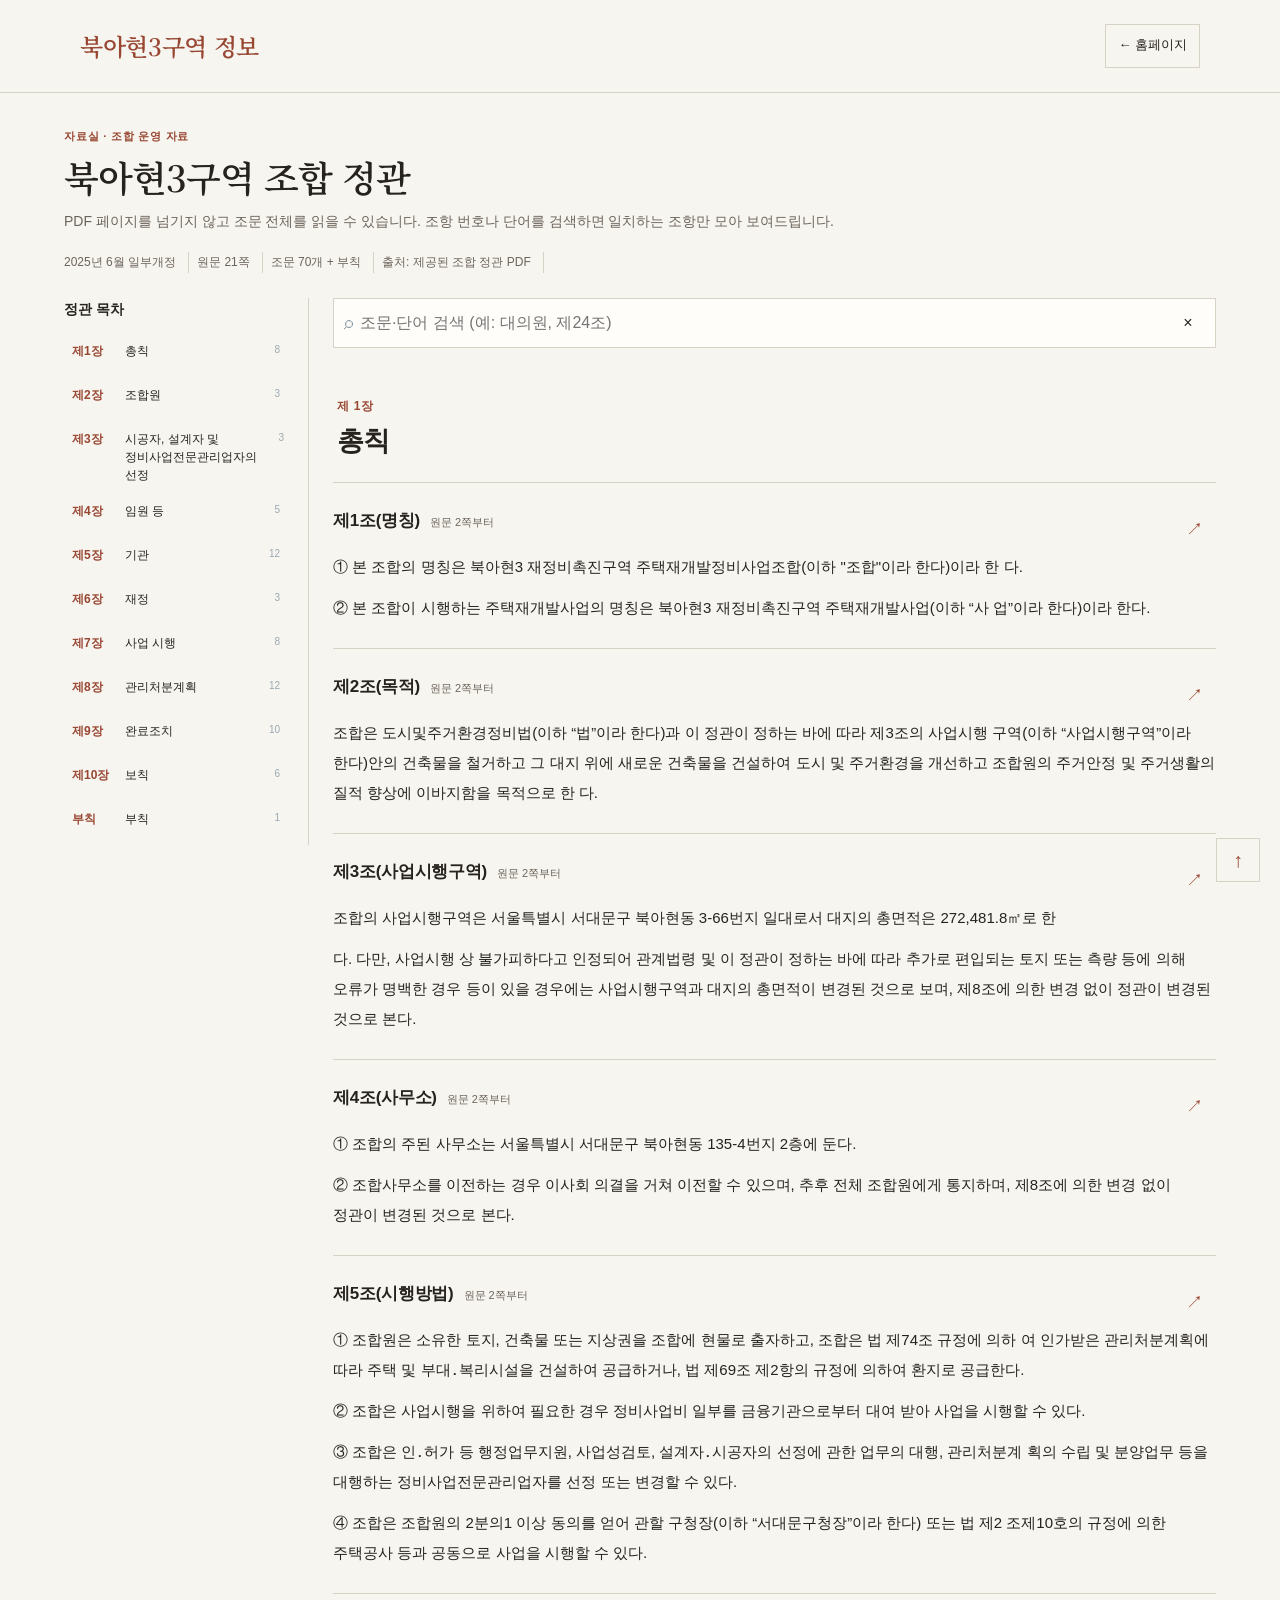
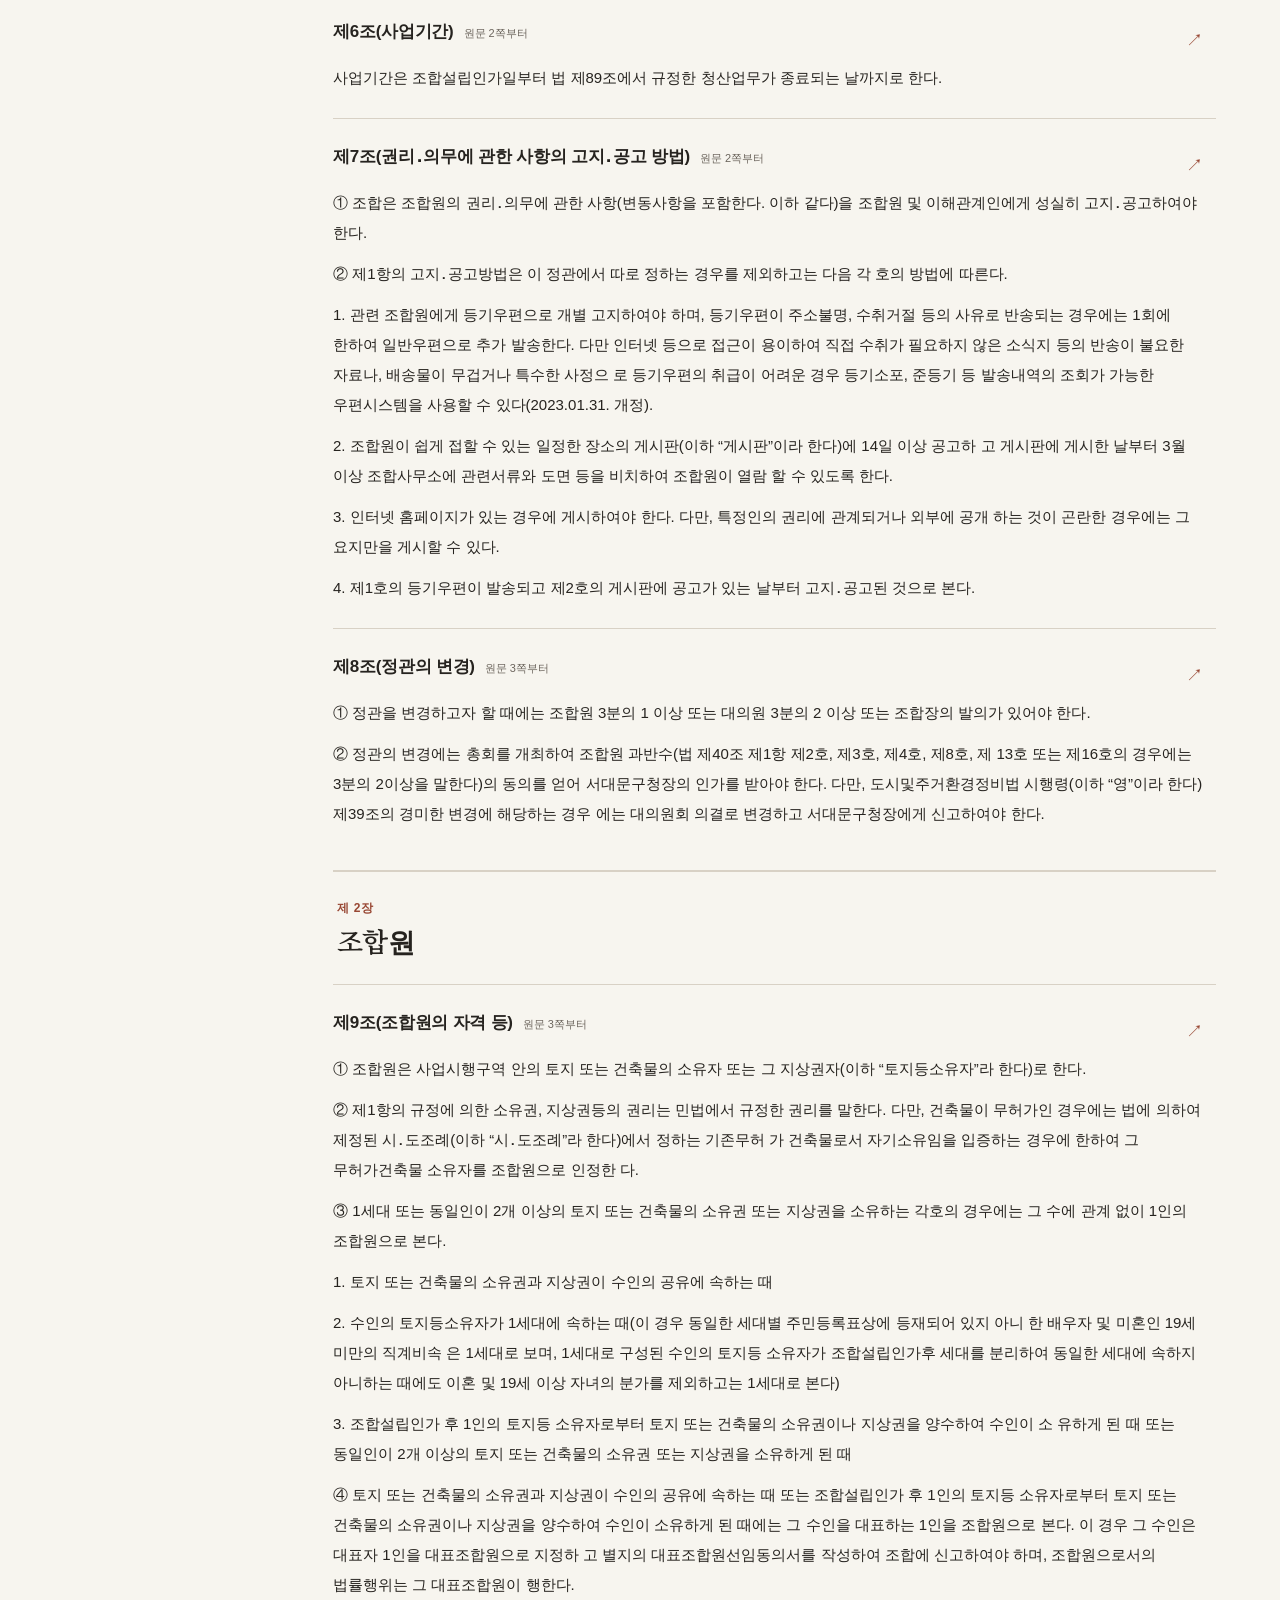
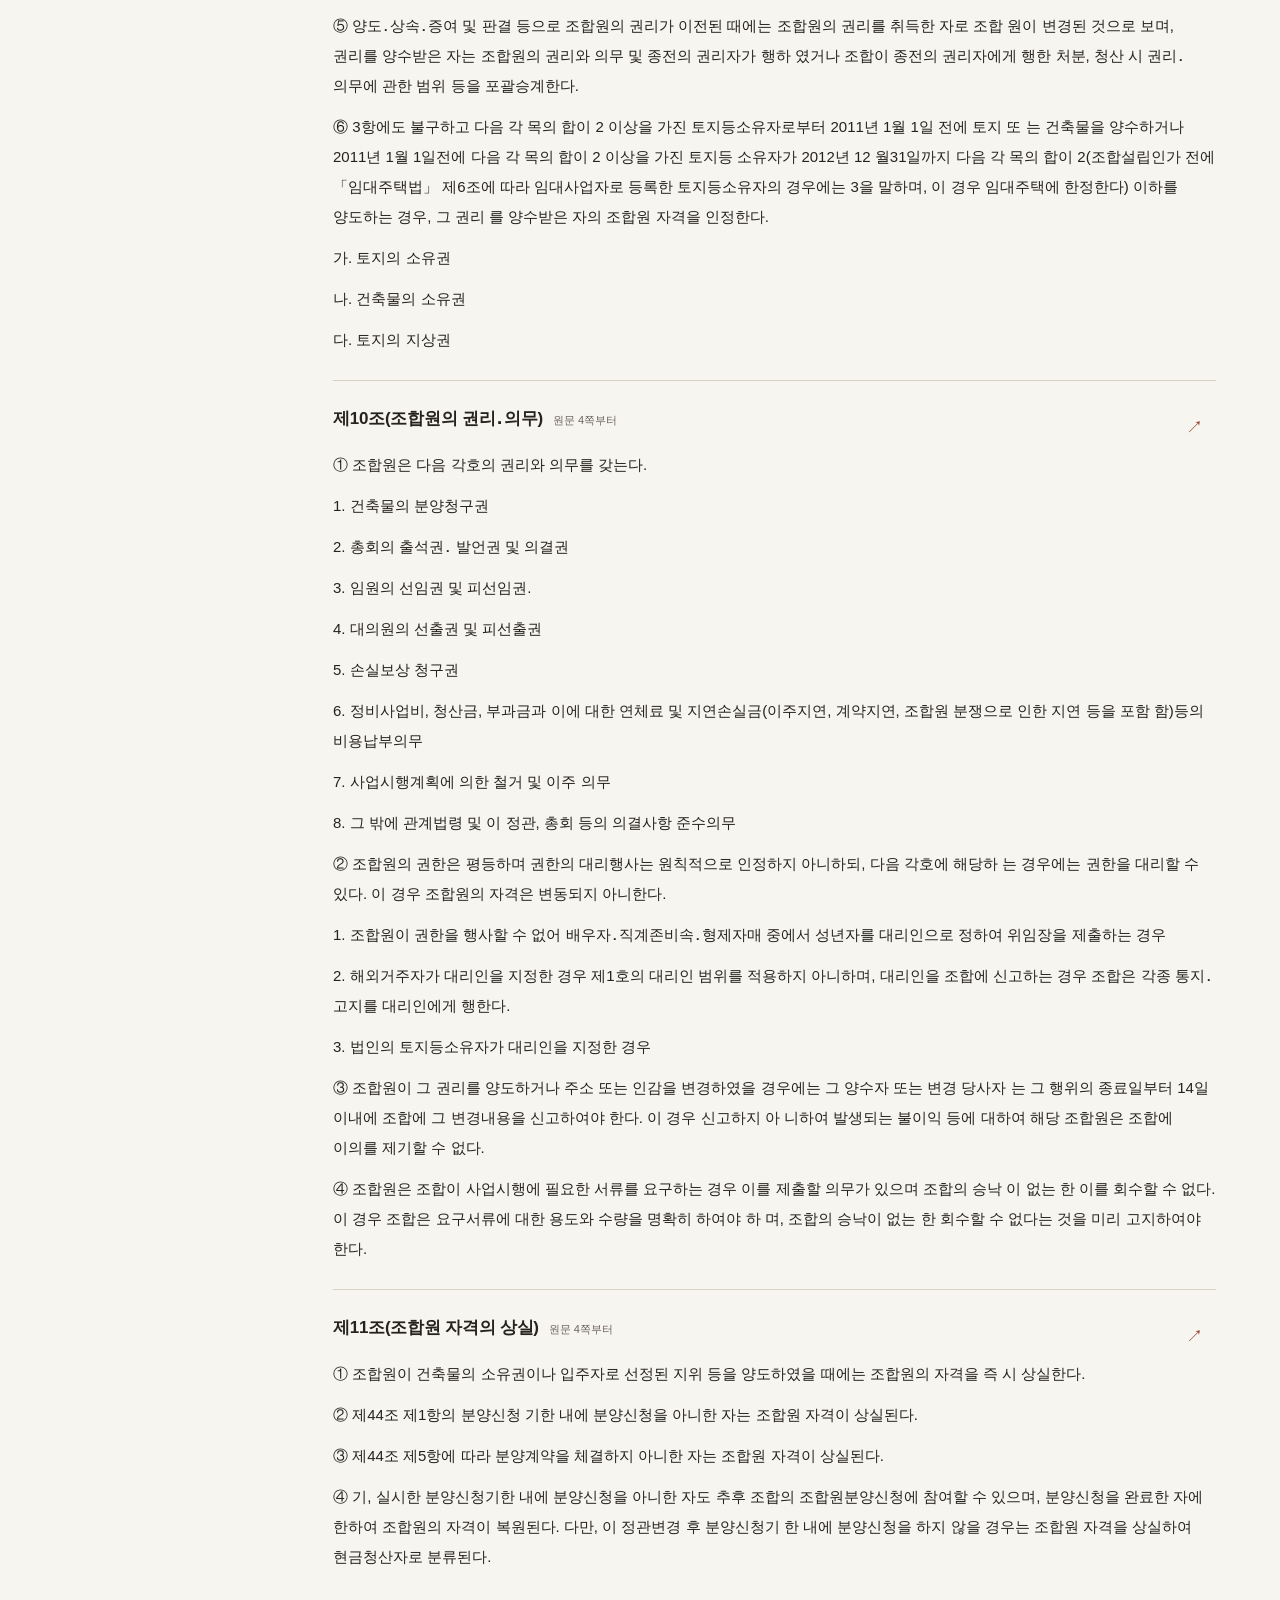
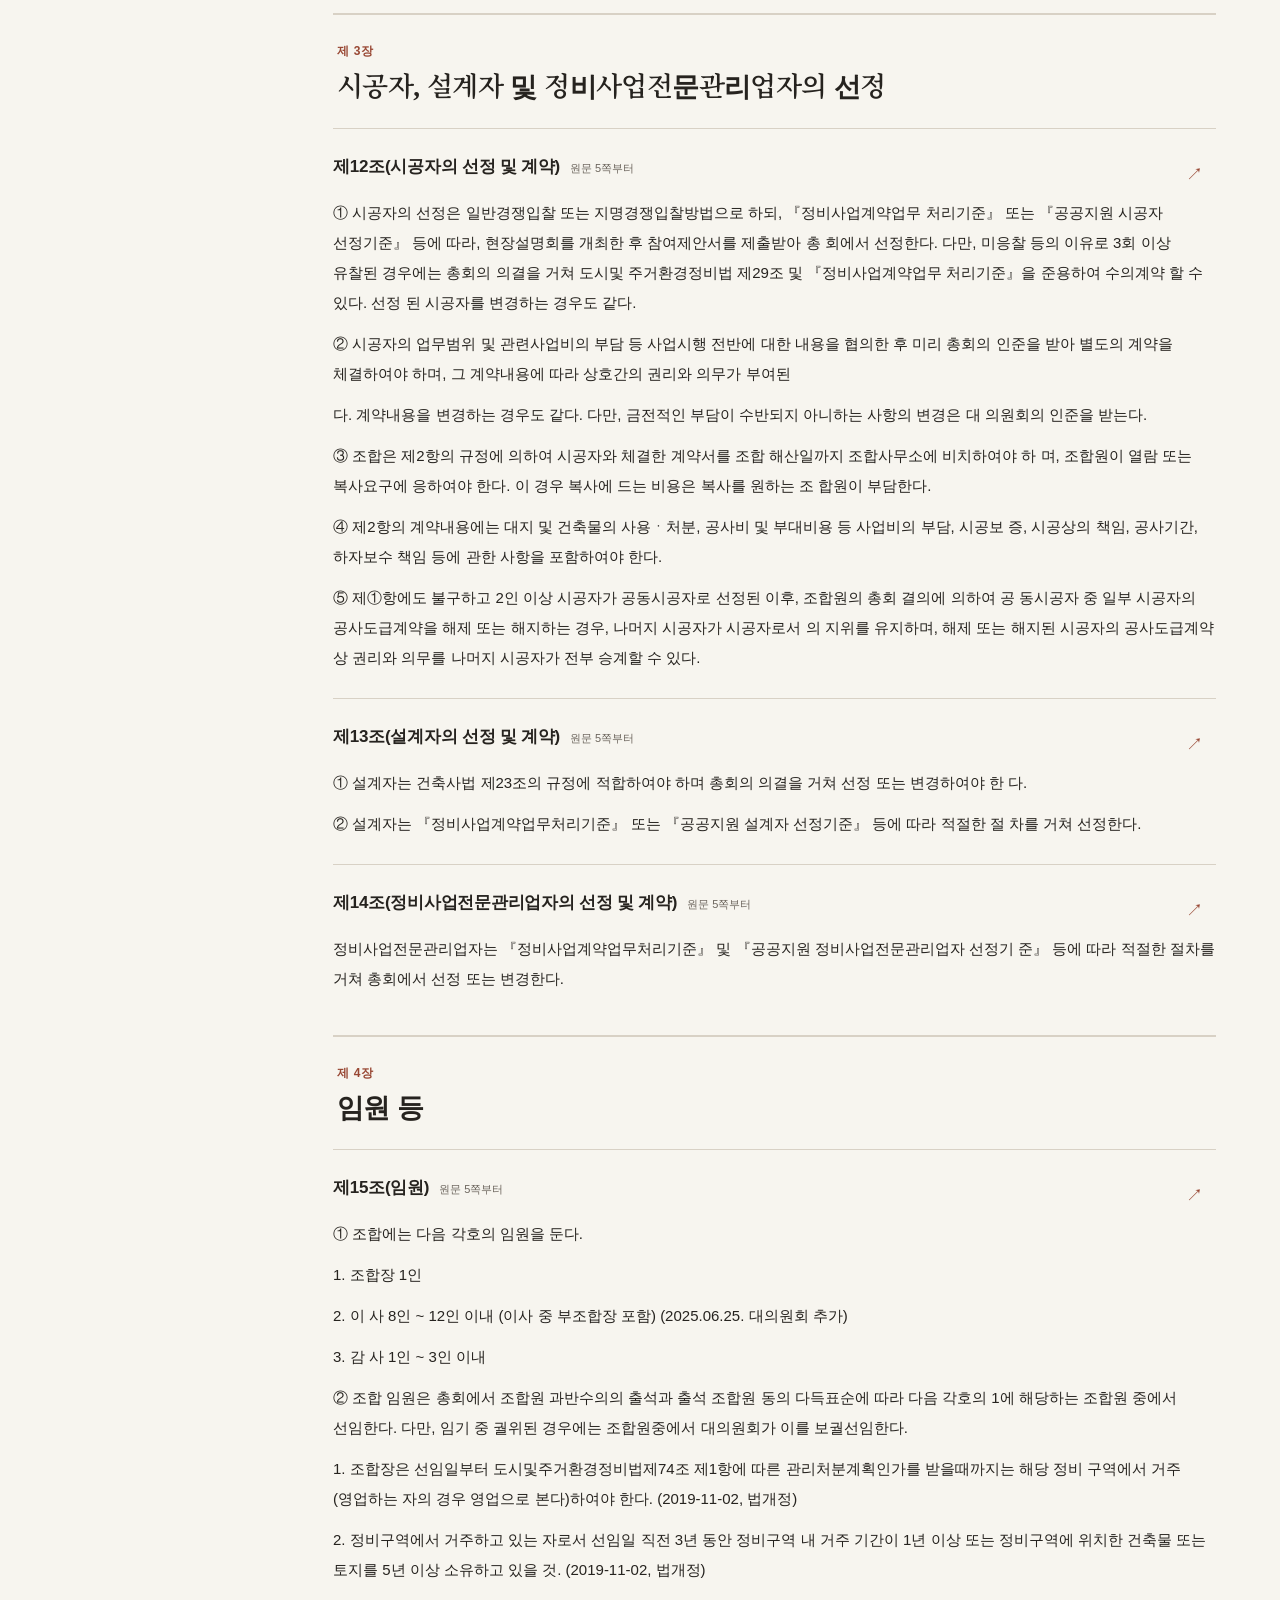
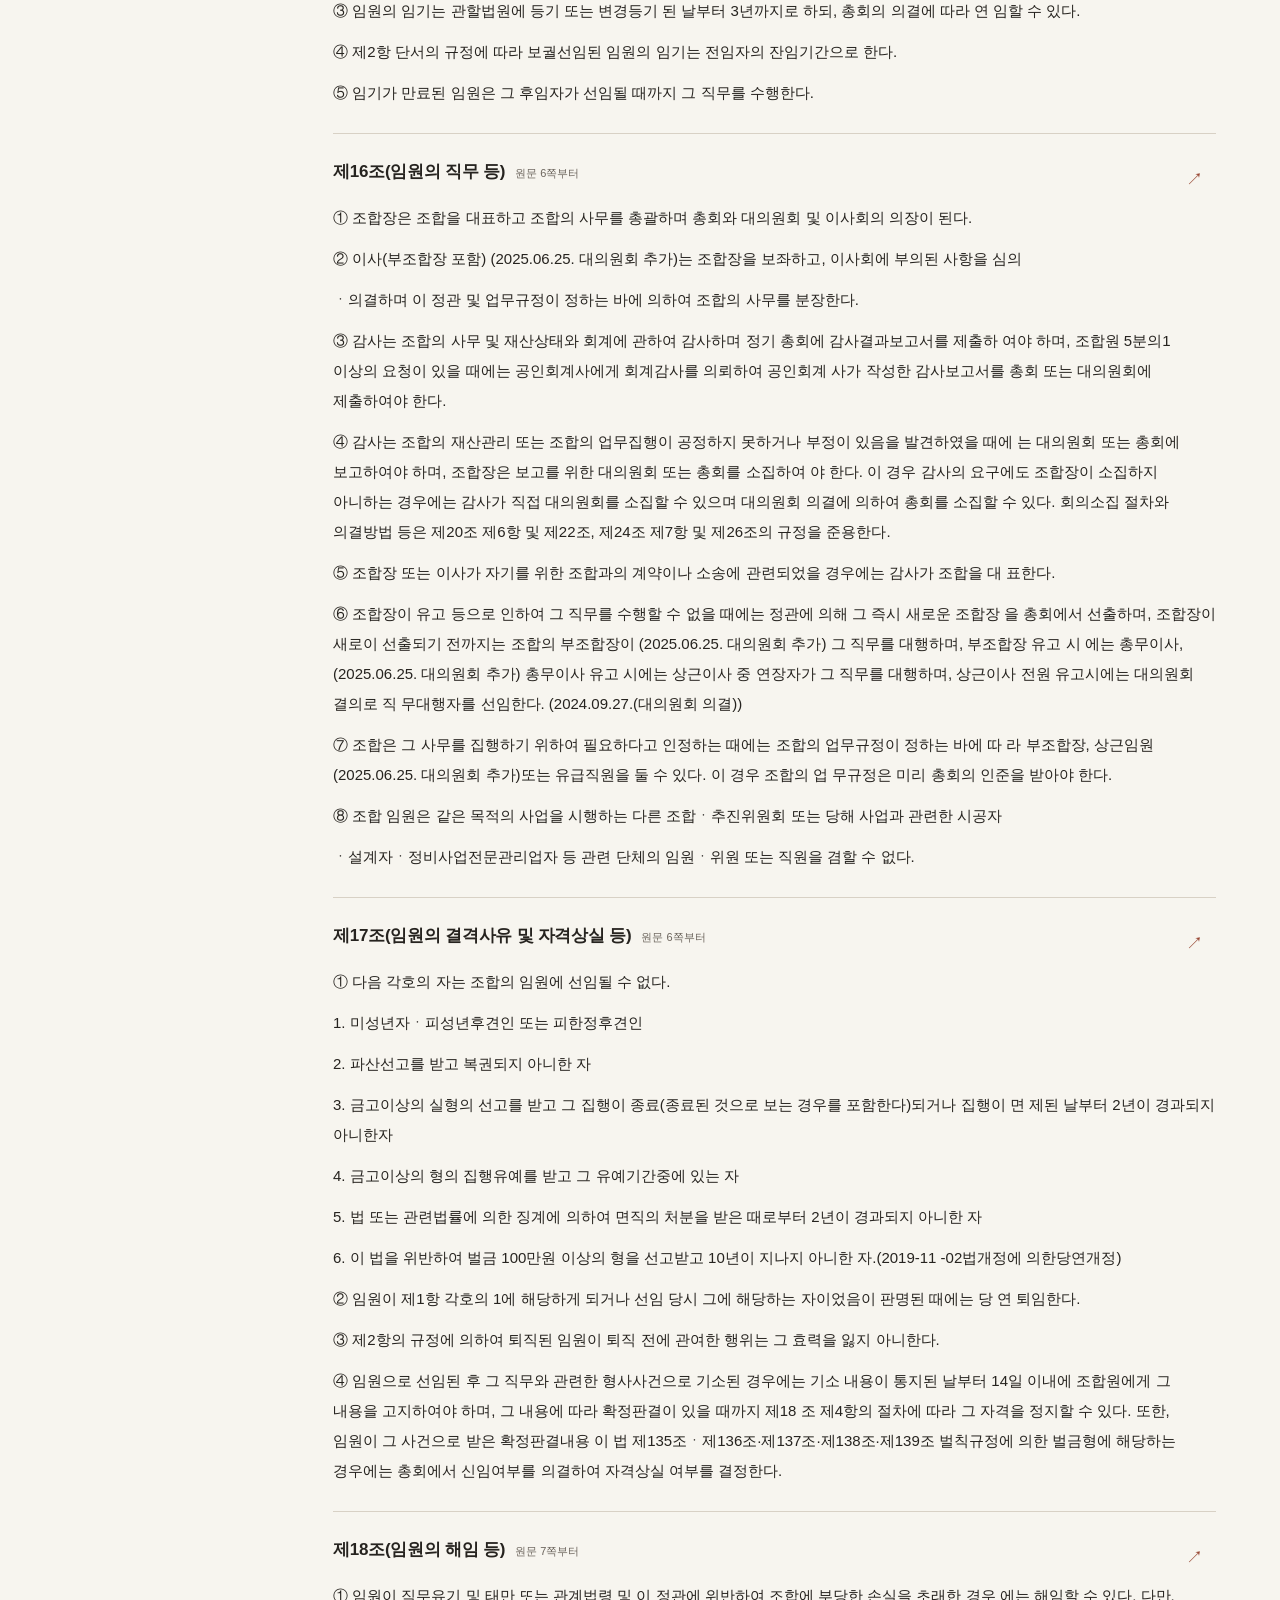
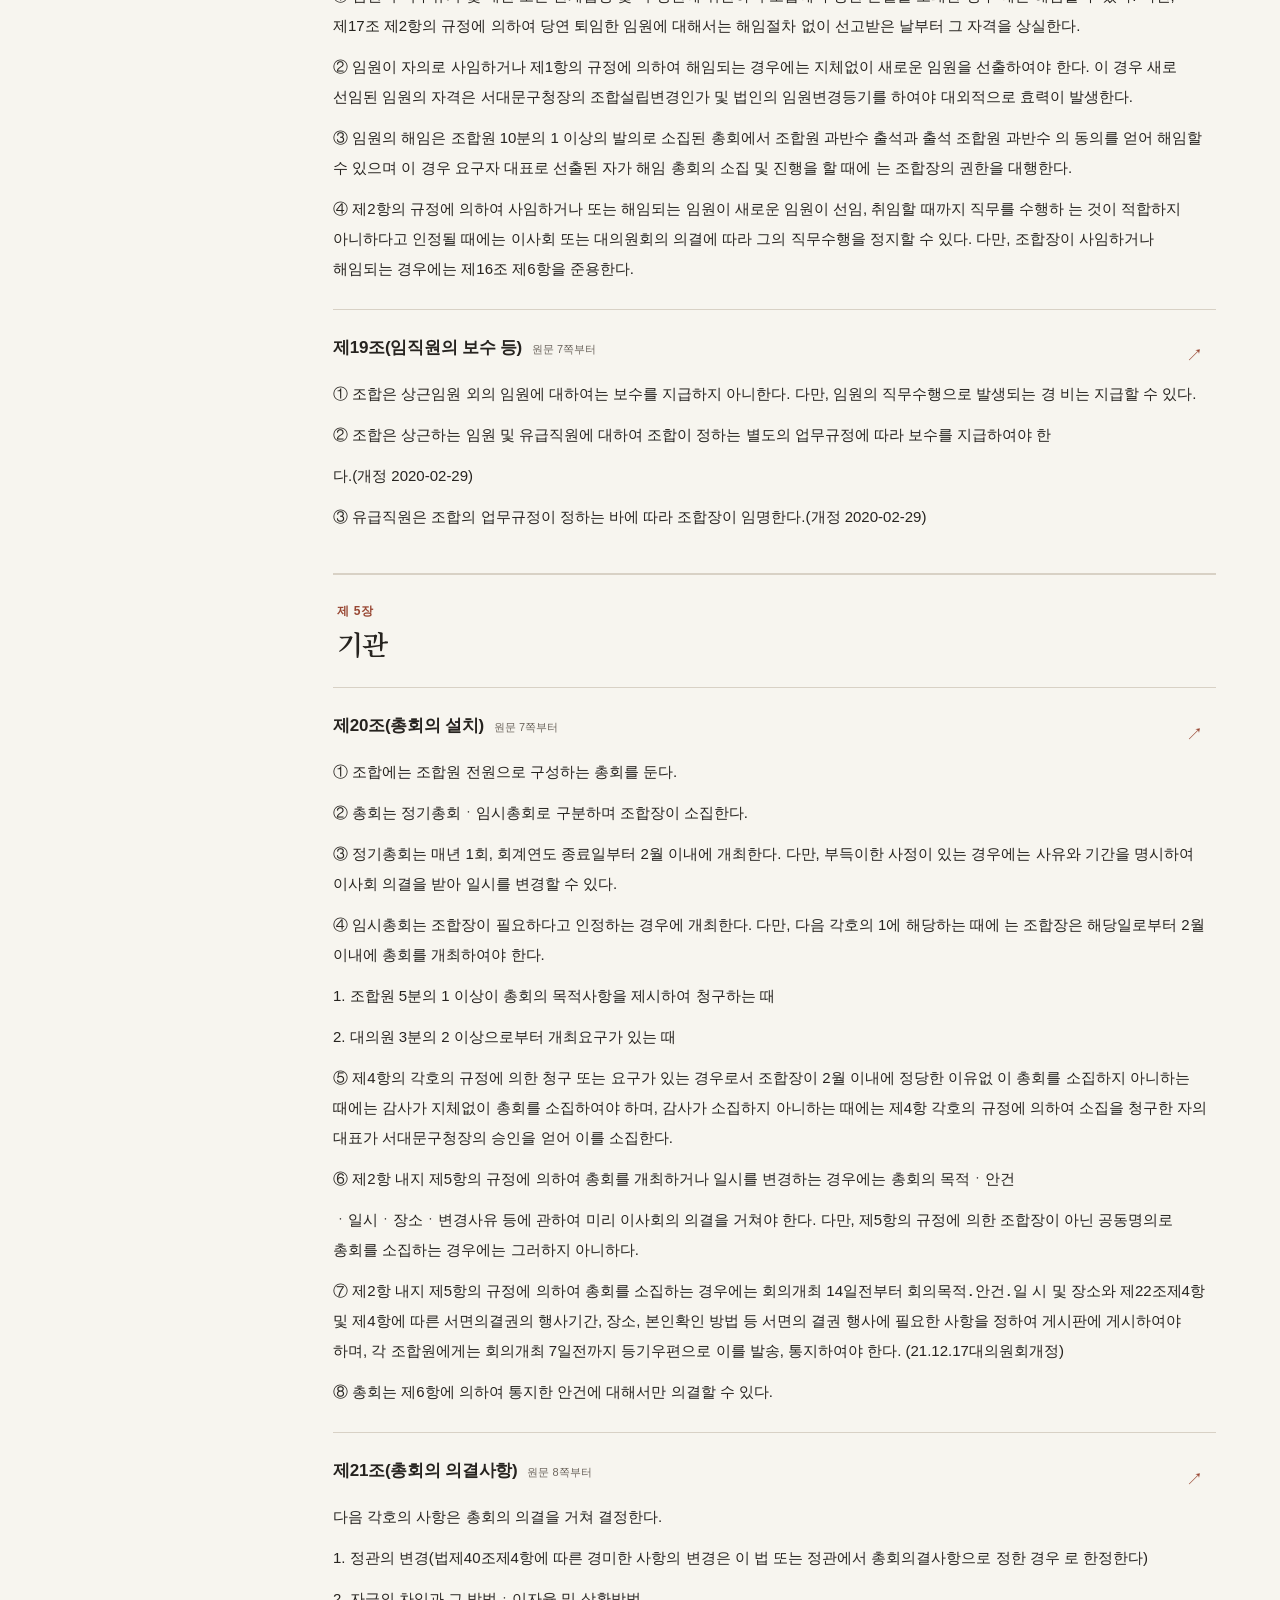
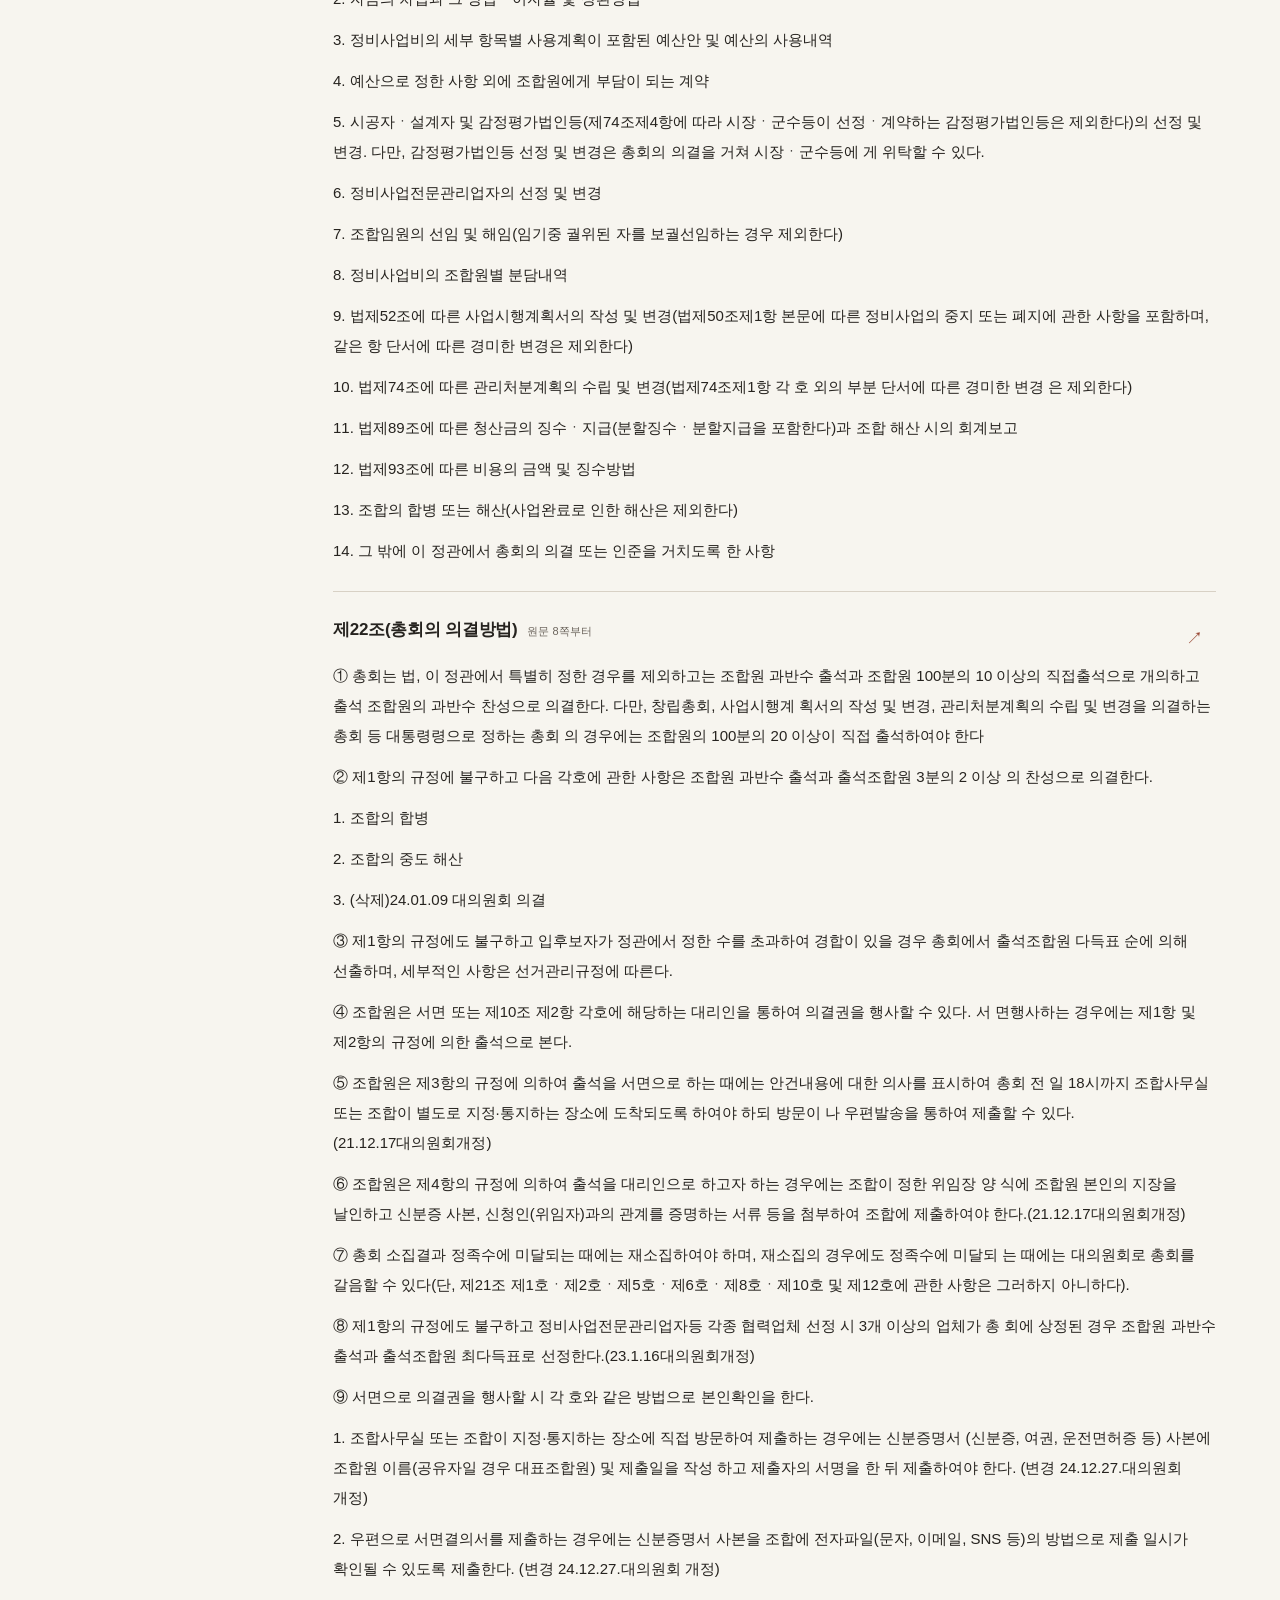
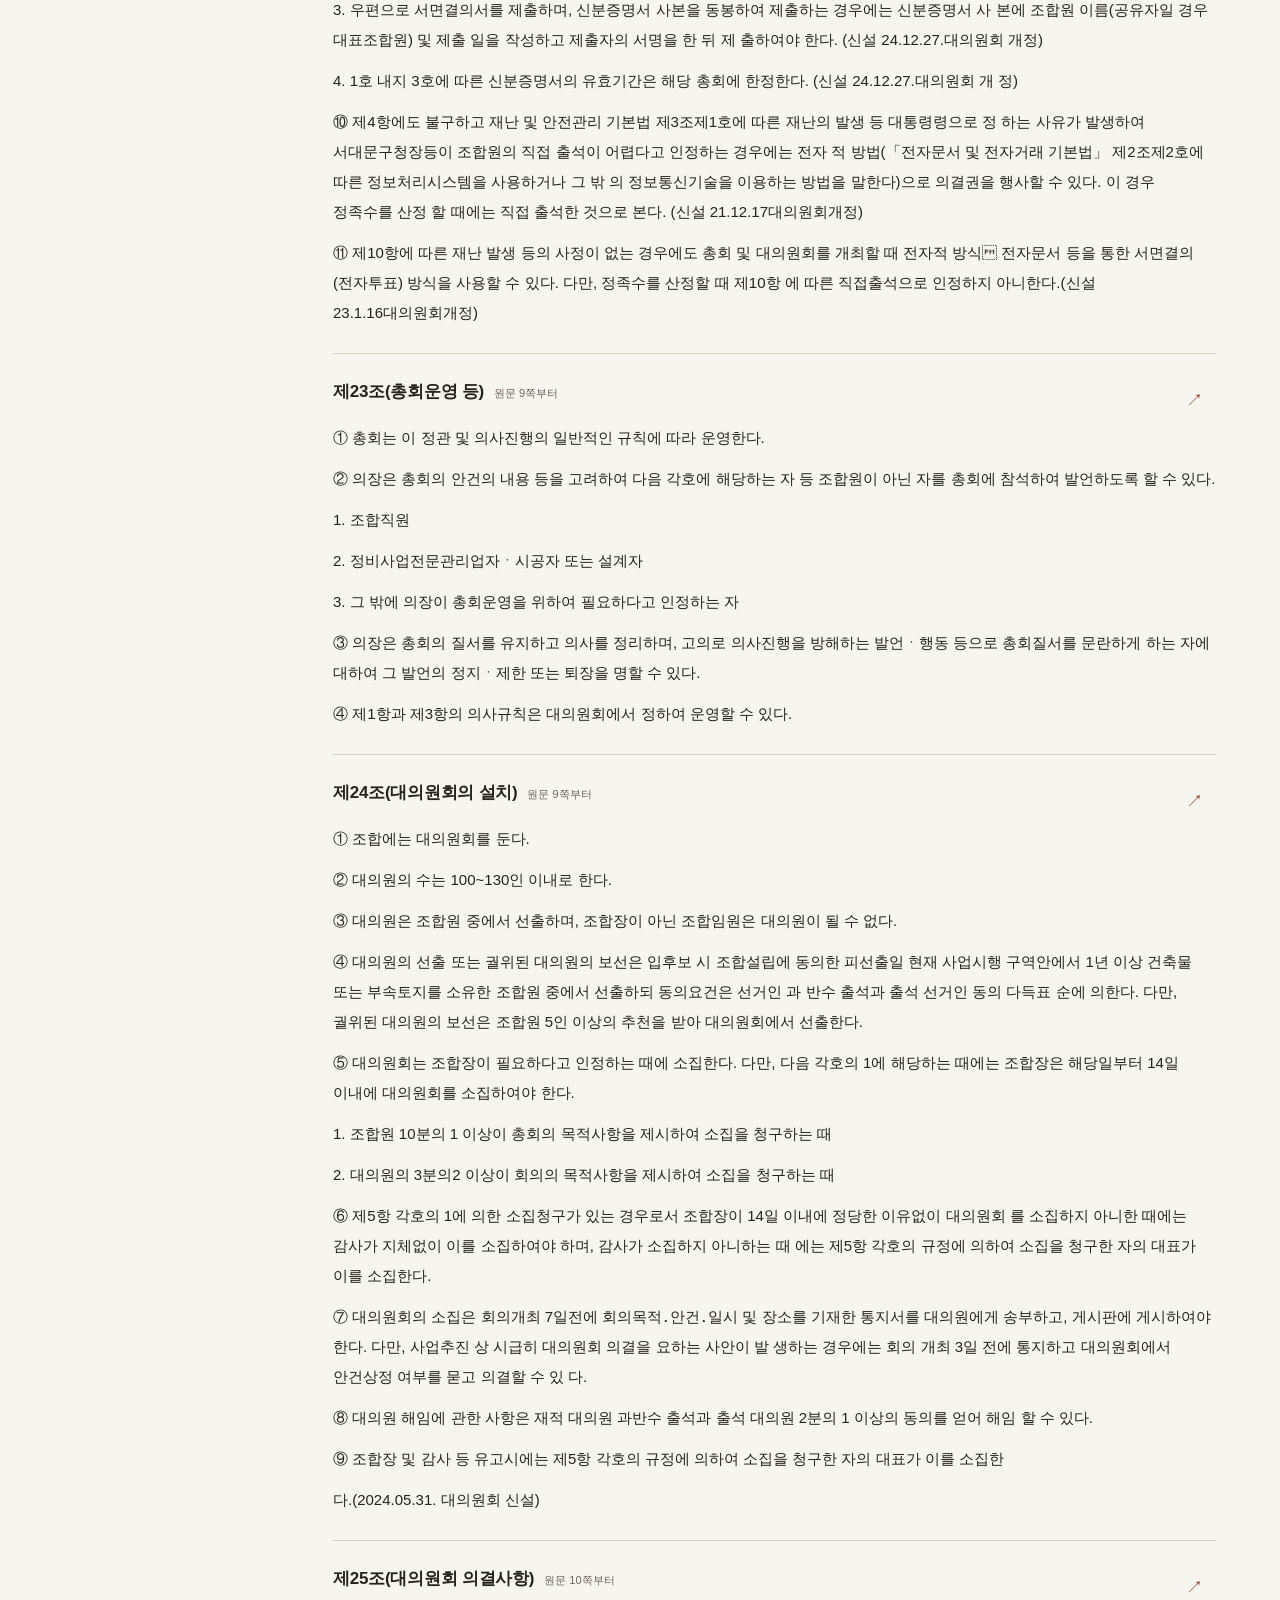
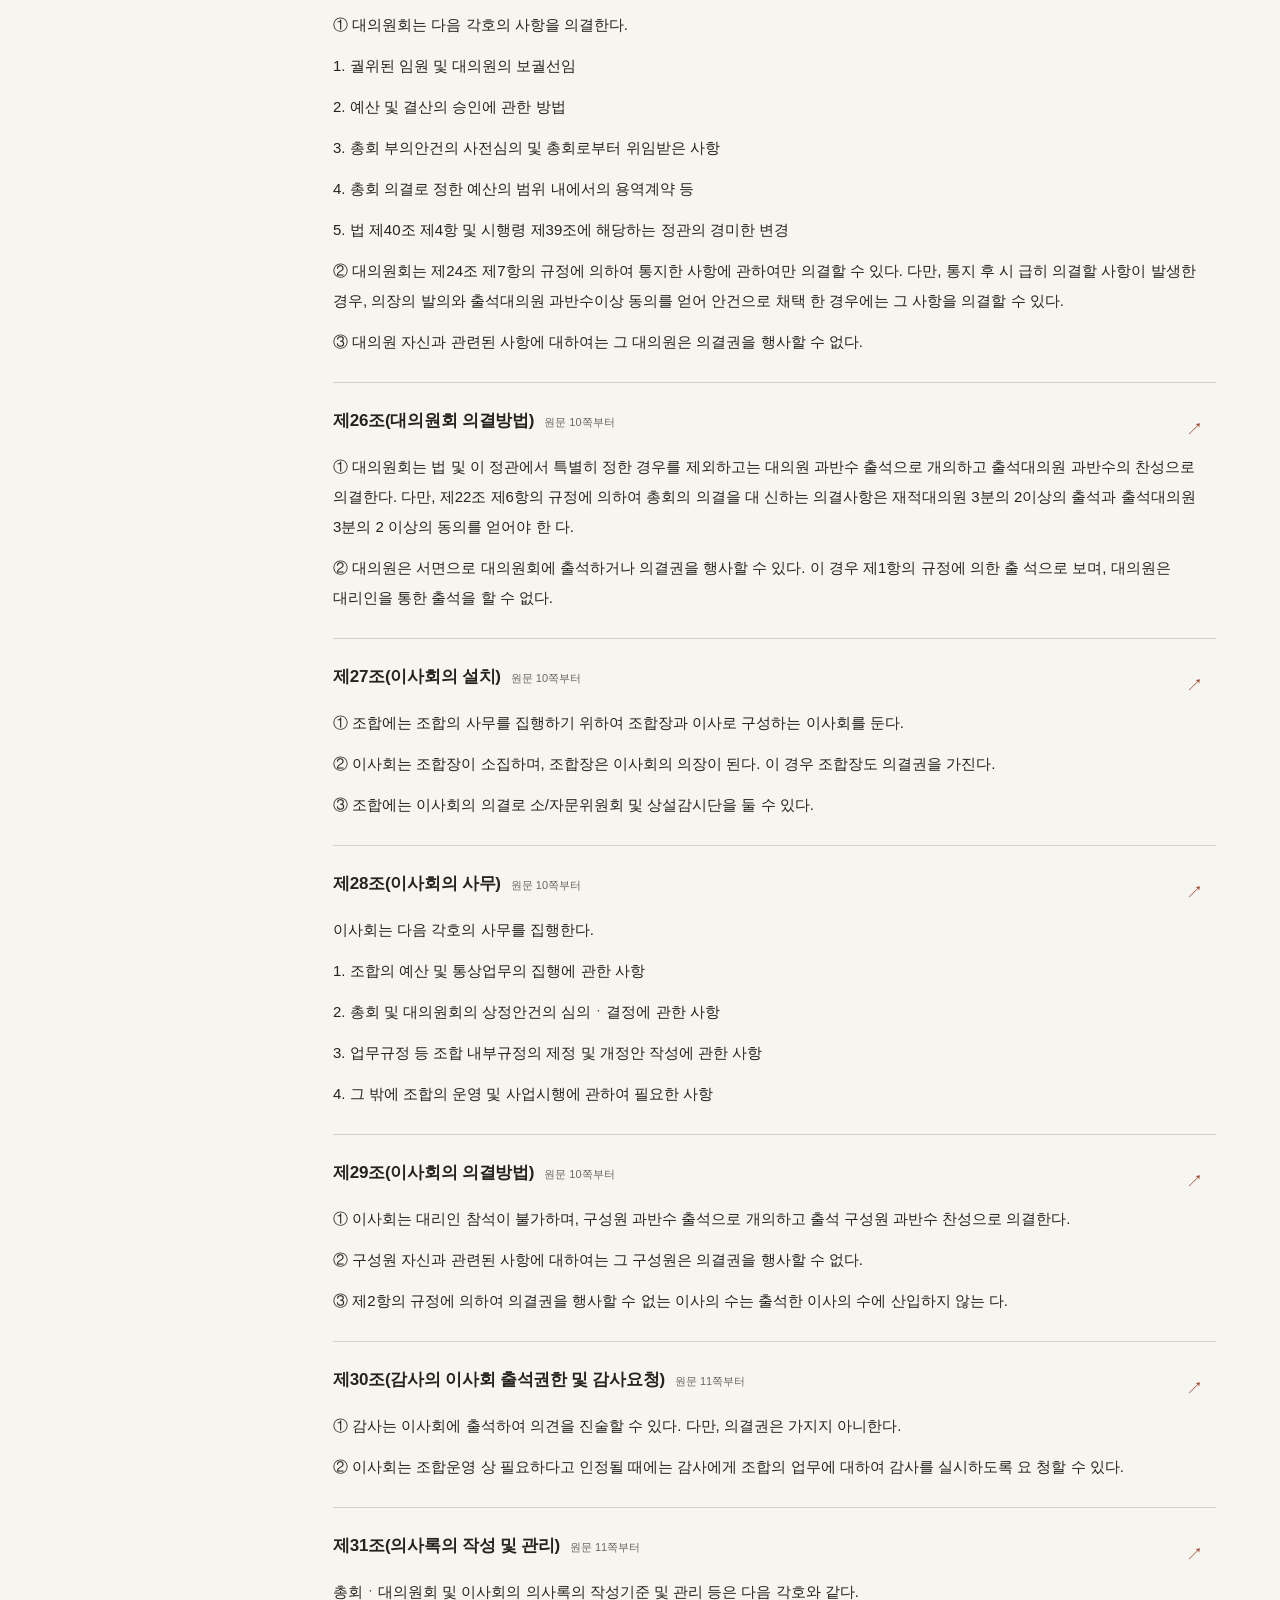
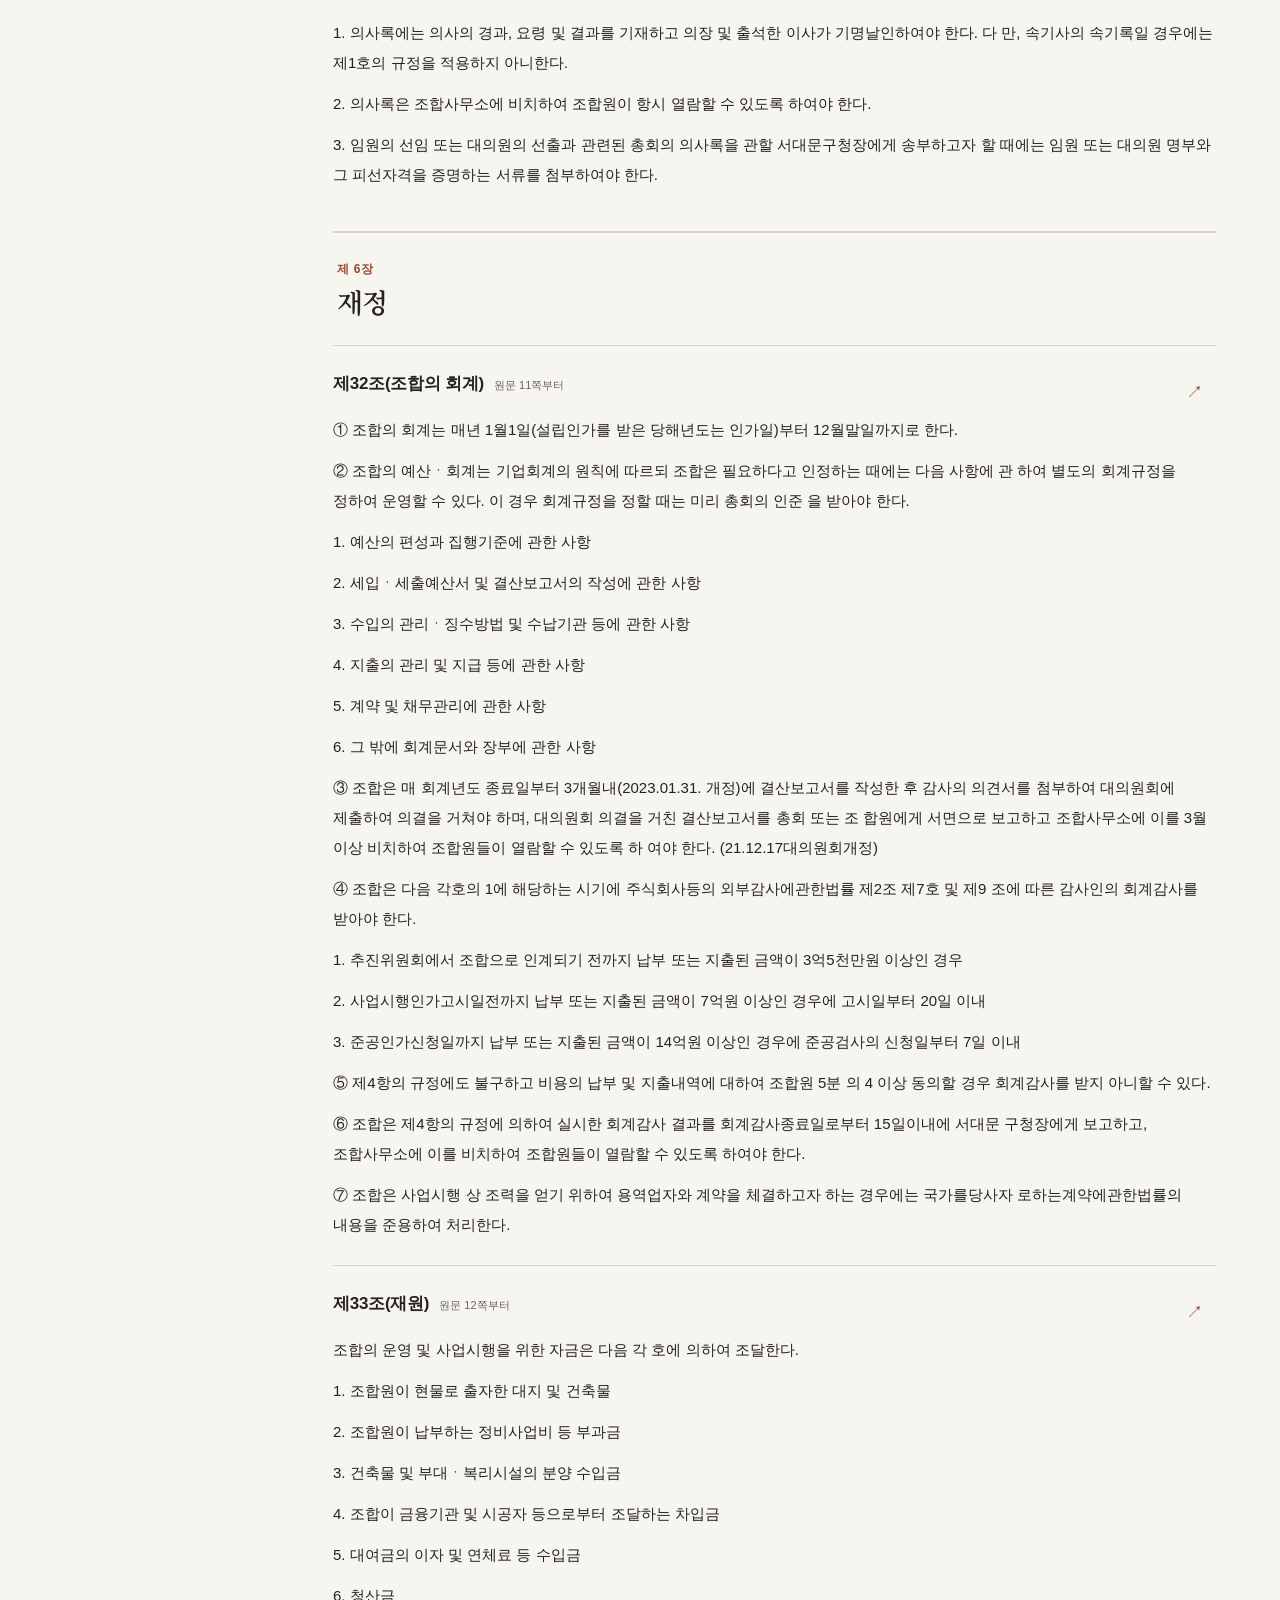
==== commit 3c76f5f5: "모바일 중심 건축 잡지형 디자인 적용 — 기존 콘텐츠와 기능 보존" ====
--- a/charter.html
+++ b/charter.html
@@ -2,7 +2,7 @@
 <html lang="ko">
 <head>
  <meta charset="utf-8"><meta name="viewport" content="width=device-width,initial-scale=1">
- <meta name="theme-color" content="#17334b">
+ <meta name="theme-color" content="#f7f5ef">
  <meta name="description" content="북아현3 재정비촉진구역 주택재개발정비사업조합 정관 2025년 6월 일부개정. 조문별 검색과 열람">
  <title>북아현3구역 조합 정관 | 조문 검색</title>
  <style>
@@ -27,9 +27,12 @@
 .search-panel .result{padding:6px 10px}
 @media(max-width:800px){.search-panel{padding:7px 9px;margin-bottom:11px}}
 @media(prefers-reduced-motion:reduce){html{scroll-behavior:auto}}
+.visitor-totals{display:flex;justify-content:center;align-items:center;gap:10px;margin-top:8px;font-size:11px;font-variant-numeric:tabular-nums}
+.visitor-totals b{color:#37586c;font-weight:800}
 </style>
+ <link rel="stylesheet" href="assets/editorial.css?v=20261028">
 </head>
-<body>
+<body class="editorial-site editorial-charter">
 <header class="topbar"><div class="top-inner"><a class="brand" href="./index.html"><span>북아현3구역</span> 정보</a><a class="back" href="./index.html">← 홈페이지</a></div></header>
 <div class="hero"><div class="eyebrow">자료실 · 조합 운영 자료</div><h1>북아현3구역 조합 정관</h1><p class="intro">PDF 페이지를 넘기지 않고 조문 전체를 읽을 수 있습니다. 조항 번호나 단어를 검색하면 일치하는 조항만 모아 보여드립니다.</p><div class="meta"><span>2025년 6월 일부개정</span><span>원문 21쪽</span><span>조문 70개 + 부칙</span><span>출처: 제공된 조합 정관 PDF</span></div></div>
 <div class="layout">
@@ -345,7 +348,7 @@
  </main>
 </div>
 <button type="button" id="up" class="floating-top" aria-label="맨 위로">↑</button>
-<footer class="footer">북아현3구역 정보 · 조합 정관 열람용 페이지 (비공식)</footer>
+<footer class="footer">북아현3구역 재개발 인포 · 조합 정관 열람용 페이지 (비공식)<div class="visitor-totals" title="브라우저 기준 하루 1회 집계한 참고 수치입니다."><span>오늘 방문자 <b data-visitor-today aria-live="polite">—</b></span><span>·</span><span>누적 방문자 <b data-visitor-total aria-live="polite">—</b></span></div></footer>
 <script>
 (() => {
 'use strict';
@@ -439,4 +442,5 @@
 showSearch(input.value);
 })();
 </script>
-</body></html>+<script src="visitor-counter.js" defer></script>
+</body></html>
--- a/assets/editorial.css
+++ b/assets/editorial.css
@@ -0,0 +1,509 @@
+/* Architectural editorial theme. Existing content and application logic are retained. */
+@font-face{font-family:"Bukahyeon Editorial";src:url("./editorial-heading.ttf") format("truetype");font-style:normal;font-weight:600;font-display:swap}
+.editorial-site{--ink:#26231f;--navy:#29251f;--navy2:#4d443b;--muted:#6c655d;--paper:#f7f5ef;--white:#fffdfa;--line:#d8d1c5;--accent:#984733;--pale:#efe8dd;--green:#6e7056;--shadow:none;--serif:"Bukahyeon Editorial","Noto Serif KR","Noto Serif CJK KR","Nanum Myeongjo",Batang,serif;background:var(--paper);color:var(--ink);font-size:16px;line-height:1.7}
+.editorial-site .wrap{width:min(1120px,calc(100% - 64px))}
+.editorial-site :is(button,a,input,select,summary):focus-visible{outline:2px solid var(--accent);outline-offset:4px}
+.editorial-site :is(h1,h2,h3,h4,p){overflow-wrap:break-word}
+.editorial-site :is(h1,h2){font-family:var(--serif);font-weight:600;color:var(--ink)}
+.editorial-site section{scroll-margin-top:110px}
+.editorial-site .site-header{background:var(--paper);border-bottom:1px solid var(--line);backdrop-filter:none}
+.editorial-site .header-in{min-height:100px;gap:20px}
+.editorial-site .brand{gap:0;min-width:0}
+.editorial-site .brand-mark{display:none}
+.editorial-site .brand strong{font-family:var(--serif);font-size:30px;font-weight:600;letter-spacing:-1.5px;color:var(--accent);line-height:1.3}
+.editorial-site .brand-descriptor{font-family:system-ui,sans-serif;font-size:11px;font-weight:500;letter-spacing:-.3px;margin-left:9px;color:var(--muted)}
+.editorial-site .site-header .brand small{font-size:11px;letter-spacing:0;color:var(--muted);margin-top:5px}
+.editorial-site .site-header .nav{gap:20px}
+.editorial-site .site-header .nav a{display:flex;align-items:center;min-height:44px;font-size:13px;color:var(--ink);font-weight:600;border-bottom:2px solid transparent}
+.editorial-site .site-header .nav a:hover{color:var(--accent);border-bottom-color:var(--accent)}
+.editorial-site .site-header .share-button{background:transparent;border:0;border-radius:0;padding:8px;min-width:44px;min-height:44px;color:var(--accent);font-size:13px}
+.editorial-site .site-header .share-button span:first-child{font-size:21px}
+.editorial-site .site-header .share-button span:last-child{display:none}
+.editorial-site .site-header .menu-button{min-width:44px;min-height:44px;padding:8px;font-size:24px;color:var(--accent)}
+.editorial-site .section:not(.compact-overview):not(.compact-progress){padding:48px 0;background:transparent}
+.editorial-site main>.section+.section>.wrap{border-top:1px solid var(--line);padding-top:32px}
+.editorial-site .section-head{margin-bottom:24px}
+.editorial-site .section .section-head .kicker,.editorial-site .compact-heading .kicker,.editorial-site .reasons-heading .kicker{display:none}
+.editorial-site .section .section-head h2{display:flex;gap:18px;align-items:baseline;font-size:36px;letter-spacing:-1.2px;line-height:1.5}
+.editorial-site .section .section-head h2::before{font-family:Georgia,serif;color:var(--accent);font-size:14px;letter-spacing:0;flex:none}
+.editorial-site #transport .section-head h2::before{content:"02"}
+.editorial-site #plans .section-head h2::before{content:"03"}
+.editorial-site #community .section-head h2::before{content:"04"}
+.editorial-site #market .section-head h2::before{content:"06"}
+.editorial-site #news-hub .section-head h2::before{content:"07"}
+.editorial-site #insights .section-head h2::before{content:"08"}
+.editorial-site .section .section-head .section-desc{font-size:14px;line-height:1.7;margin:6px 0 0;color:var(--muted)}
+.editorial-site #about.compact-overview{padding:36px 0 22px!important}
+.editorial-site .compact-overview .wrap{max-width:1120px}
+.editorial-site .compact-heading{align-items:start;gap:16px;margin-bottom:23px}
+.editorial-site .compact-heading h1{font-size:32px;letter-spacing:-1.3px;line-height:1.5}
+.editorial-site .compact-heading h1::before{content:"01";font:14px Georgia,serif;color:var(--accent);margin-right:18px;vertical-align:middle}
+.editorial-site .compact-heading p{font-size:14px;color:var(--muted);margin:8px 0 0}
+.editorial-site .compact-heading .status{background:transparent;color:var(--muted);border:0;border-radius:0;font-size:12px;white-space:normal;text-align:right;padding:9px 0 0}
+.editorial-site .compact-overview .fact-grid{grid-template-columns:repeat(4,minmax(0,1fr));gap:0;border-top:1px solid var(--line);border-bottom:1px solid var(--line)}
+.editorial-site .compact-overview .fact-mini{border:0;border-radius:0;background:transparent;padding:18px 20px}
+.editorial-site .compact-overview .fact-mini+.fact-mini{border-left:1px solid var(--line)}
+.editorial-site .compact-overview .fact-mini b{font-size:25px;font-weight:600;letter-spacing:-.6px;line-height:1.4;font-variant-numeric:tabular-nums}
+.editorial-site .compact-overview .fact-mini span{font-size:12px;line-height:1.6;color:var(--muted);margin-top:6px}
+.editorial-site .compact-overview .source-note{font-size:11px;line-height:1.75;margin:11px 0 0;color:var(--muted)}
+.editorial-site .source-note a,.editorial-site .market-source{color:var(--accent)}
+.editorial-site .hero-aerial{padding:0 0 8px;background:transparent}
+.editorial-site .hero-aerial-button{height:auto;border-radius:0;overflow:visible;background:transparent;box-shadow:none;color:var(--ink)}
+.editorial-site .hero-aerial-button>img{height:clamp(280px,40vw,500px);object-fit:cover;object-position:center;border-radius:0;transition:none}
+.editorial-site .hero-aerial-button:hover>img{transform:none}
+.editorial-site .hero-aerial-button:after{display:none}
+.editorial-site .hero-aerial-caption{position:static;display:flex;align-items:center;justify-content:space-between;gap:22px;padding:21px 0 15px;color:var(--ink);text-shadow:none;border-bottom:1px solid var(--line)}
+.editorial-site .hero-aerial-kicker{display:none}
+.editorial-site .hero-aerial-caption strong{font-family:var(--serif);font-size:26px;font-weight:600;letter-spacing:-.8px;line-height:1.65}
+.editorial-site .hero-aerial-caption strong span{display:inline}
+.editorial-site .hero-aerial-caption strong span+span::before{content:" "}
+.editorial-site .hero-aerial-caption small{color:var(--muted);font-size:12px;margin:0;line-height:1.8;max-width:260px;text-align:right;font-weight:400}
+.editorial-site .hero-aerial-expand{top:12px;right:12px;padding:7px 10px;background:#f7f5efed;color:var(--ink);border:0;border-radius:0;font-size:12px;min-height:36px}
+.editorial-site .hero-aerial-note{font-size:11px;line-height:1.6;color:var(--muted);margin:9px 0 0}
+.editorial-site .headline-strip{background:transparent;padding-top:10px}
+.editorial-site .headline-strip-inner{padding:10px 0 14px;border-color:var(--line);gap:16px}
+.editorial-site .headline-strip-label{color:var(--accent);font-size:13px}
+.editorial-site .headline-strip-label::before{display:none}
+.editorial-site .headline-strip-link{color:var(--ink);font-size:13px;min-height:32px}
+.editorial-site .headline-strip-date,.editorial-site .headline-strip-arrow{color:var(--muted)}
+.editorial-site .reasons-section{padding:30px 0;background:transparent}
+.editorial-site .reasons-heading{text-align:left;margin-bottom:22px}
+.editorial-site .reasons-heading h2{font-family:var(--serif);font-size:27px;line-height:1.6;font-weight:600;color:var(--ink)}
+.editorial-site .reasons-grid{gap:24px}
+.editorial-site .reason-card{padding:0;min-height:0;border:0;border-radius:0;background:transparent;box-shadow:none}
+.editorial-site .reason-card+.reason-card{border-left:1px solid var(--line);padding-left:24px}
+.editorial-site .reason-index{color:var(--accent);font-size:11px;letter-spacing:.6px}
+.editorial-site .reason-card h3{font-family:var(--serif);font-size:21px;font-weight:600;color:var(--ink);line-height:1.55;margin:8px 0}
+.editorial-site .reason-lead{font-size:13px;line-height:1.7;color:var(--muted);margin-bottom:18px}
+.editorial-site :is(.reason-metrics,.reason-scale-total,.reason-values>div){background:transparent;border-radius:0;padding:10px 0}
+.editorial-site .reason-metric+.reason-metric{border-color:var(--line)}
+.editorial-site :is(.reason-metric-label,.reason-scale-total span,.reason-values span){font-size:12px;color:var(--muted)}
+.editorial-site :is(.reason-metric strong,.reason-scale-total strong,.reason-values strong){color:var(--ink);font-size:23px;font-weight:600}
+.editorial-site .reason-metric strong small{color:var(--muted);font-size:10px}
+.editorial-site .reason-highlights{gap:8px}
+.editorial-site .reason-highlights span{border:1px solid var(--line);border-radius:0;background:transparent;color:var(--ink);font-size:11px;font-weight:600;padding:8px 2px}
+.editorial-site .reason-scale-total{border-top:1px solid var(--line);margin-top:10px}
+.editorial-site .reason-values>div:last-child{background:transparent;border-left:1px solid var(--line)}
+.editorial-site .reason-values>div:last-child strong{color:var(--accent)}
+.editorial-site .reasons-note{color:var(--muted);font-size:11px;line-height:1.8;margin-top:18px}
+.editorial-site #progress.compact-progress{padding:12px 0 20px!important}
+.editorial-site #progress .wrap{border-top:1px solid var(--line);padding-top:25px}
+.editorial-site #progress .compact-progress-head{justify-content:space-between;gap:12px;margin-bottom:20px}
+.editorial-site #progress .compact-progress-head h2{font-size:24px}
+.editorial-site #progress .compact-current-badge{color:var(--accent);border:0;border-radius:0;background:transparent;padding:0;font-size:12px}
+.editorial-site #progress .compact-current-badge::before{background:var(--accent);width:5px;height:5px}
+.editorial-site #progress .compact-stage{padding-top:16px}
+.editorial-site #progress .compact-stage b{font-size:12px;font-weight:600;letter-spacing:-.3px}
+.editorial-site #progress .compact-stage.is-complete{border-top-color:#77745e}
+.editorial-site #progress .compact-stage.is-complete::before{border-color:#77745e;background:#77745e}
+.editorial-site #progress .compact-stage.is-complete b{color:#575544}
+.editorial-site #progress .compact-stage.is-current{border-top-color:var(--accent)}
+.editorial-site #progress .compact-stage.is-current::before{background:var(--accent);border-color:var(--accent);box-shadow:0 0 0 3px var(--pale)}
+.editorial-site #progress .compact-stage.is-current :is(b,small){color:var(--accent)}
+.editorial-site #progress .compact-stage.is-upcoming{border-top-color:var(--line)}
+.editorial-site #progress .compact-stage.is-upcoming b{color:var(--muted)}
+.editorial-site #progress .compact-progress-note{font-size:11px;color:var(--muted);margin-top:16px;gap:10px;flex-wrap:wrap}
+.editorial-site .transport-visual-pair{gap:22px;margin-bottom:25px}
+.editorial-site .transport-visual{border:0;border-radius:0;background:transparent;padding:0;box-shadow:none;overflow:visible}
+.editorial-site .transport-visual img{border-radius:0}
+.editorial-site .transport-visual-caption{padding:12px 0;border-bottom:1px solid var(--line)}
+.editorial-site .transport-visual-caption strong{font-size:14px;font-weight:600}
+.editorial-site .transport-visual-caption>span{font-size:12px;color:var(--accent)}
+.editorial-site .commute-map-gallery{gap:20px}
+.editorial-site .commute-map-tile{border:0;border-bottom:1px solid var(--line);border-radius:0;background:transparent;box-shadow:none;padding:12px 0}
+.editorial-site .commute-map-tile .commute-map-head{font-size:13px;color:var(--ink);padding:0 0 8px}
+.editorial-site .commute-map-badge{background:transparent;color:var(--muted);border-radius:0;font-size:11px;padding:0}
+.editorial-site .commute-map svg .station-label{fill:var(--ink)}
+.editorial-site .commute-map svg .station-label.muted{fill:var(--muted)}
+.editorial-site .commute-summary-all{background:transparent;border:0;border-radius:0;padding:15px 0 0;margin:0}
+.editorial-site .commute-summary-all>h3{font-size:15px;margin-bottom:15px}
+.editorial-site .commute-times-five .commute-time-row{border:0;border-top:2px solid var(--line);border-radius:0;background:transparent;padding:12px 3px}
+.editorial-site .commute-times-five .commute-time-row .mins{font-size:23px;color:var(--ink)}
+.editorial-site .commute-times-five .commute-time-row .mins.planned{font-size:14px}
+.editorial-site .commute-map-links{gap:12px;margin-top:12px}
+.editorial-site .commute-map-links a{background:transparent;border-color:var(--line);border-radius:0;min-height:44px;color:var(--ink);font-size:13px}
+.editorial-site .commute-disclaimer{font-size:11px;line-height:1.8;color:var(--muted)}
+.editorial-site .plans-section .plan-grid{gap:30px}
+.editorial-site .plan-card{border:0;border-radius:0;background:transparent;box-shadow:none;overflow:visible;transform:none}
+.editorial-site .plan-card:hover{transform:none;box-shadow:none}
+.editorial-site .plan-art.real{background:white}
+.editorial-site .plan-art.real img[src*="siteplan-provided"]{background:white}
+.editorial-site .plan-text{padding:15px 0 0}
+.editorial-site .plan-text h3{font-size:18px;color:var(--ink);margin-bottom:5px}
+.editorial-site .plan-text p{font-size:13px;line-height:1.7;color:var(--muted)}
+.editorial-site .plan-open{font-size:13px;color:var(--accent);padding:7px 0;min-height:36px}
+.editorial-site .plan-art.real .plan-caption{background:#f7f5efee;color:var(--ink);border-radius:0;font-size:11px}
+.editorial-site .floorplan-typebar{grid-template-columns:repeat(8,minmax(0,1fr));grid-template-rows:auto;padding:0 0 12px;gap:2px 4px;border-bottom:1px solid var(--line);margin-bottom:14px}
+.editorial-site .floorplan-typebar button{min-height:44px;padding:8px 2px;font-size:13px;color:var(--muted)}
+.editorial-site .floorplan-typebar button.active{color:var(--accent);border-bottom-color:var(--accent)}
+.editorial-site .floorplan-browser .floorplan-feature{height:clamp(240px,30vw,380px)}
+.editorial-site .floorplan-source-note{font-size:11px!important;line-height:1.8}
+.editorial-site .community-browser{border:0;border-radius:0;background:transparent;box-shadow:none;overflow:visible;margin-top:0}
+.editorial-site .community-slide-tabs{padding:0 0 14px;gap:8px;border-color:var(--line)}
+.editorial-site .community-slide-tab{min-height:52px;color:var(--muted);border-radius:0}
+.editorial-site .community-slide-tab :is(strong,small){font-size:12px}
+.editorial-site .community-slide-tab.active{color:var(--accent);border-bottom-color:var(--accent)}
+.editorial-site .community-slide-feature{margin-top:15px;background:white;padding:12px}
+.editorial-site .community-slide-zoom{background:#f7f5efef;color:var(--ink);border:1px solid var(--line);border-radius:0;font-size:12px;padding:7px 10px}
+.editorial-site .community-slide-caption{padding:15px 0;border-color:var(--line)}
+.editorial-site .community-slide-text strong{font-size:17px;color:var(--ink)}
+.editorial-site .community-slide-text small,.editorial-site .community-slide-counter{font-size:12px;color:var(--muted)}
+.editorial-site .community-notice{font-size:11px;line-height:1.8;color:var(--muted)}
+.editorial-site .megacity-section .megacity-block{border:0;border-radius:0;padding:0;background:transparent}
+.editorial-site .megacity-heading{margin-bottom:24px;align-items:center}
+.editorial-site .megacity-heading .kicker{display:none}
+.editorial-site .megacity-heading h3{font-family:var(--serif);font-size:32px;font-weight:600;color:var(--ink);line-height:1.5}
+.editorial-site .megacity-heading h3::before{content:"05";font:14px Georgia,serif;color:var(--accent);margin-right:18px}
+.editorial-site .megacity-heading>a{font-size:12px;color:var(--accent)}
+.editorial-site .megacity-player{border-radius:0;background:#25221e}
+.editorial-site .megacity-play-icon{border-radius:0;background:var(--accent)}
+.editorial-site .megacity-gallery{gap:14px}
+.editorial-site .megacity-shot{border:0;border-radius:0;background:transparent}
+.editorial-site .megacity-shot span{font-size:12px;padding:7px 0;color:var(--muted)}
+.editorial-site .megacity-gallery-heading span,.editorial-site .megacity-caution{font-size:11px;color:var(--muted)}
+.editorial-site .market-projects-primary .market-premium-card,.editorial-site .market-projects-secondary .market-premium-card{border:0;border-left:0;border-top:1px solid var(--ink);border-bottom:1px solid var(--line);border-radius:0;background:transparent;box-shadow:none;padding:20px 0}
+.editorial-site .market-projects-primary .market-premium-heading h3{font-family:var(--serif);font-size:25px;color:var(--ink);font-weight:600}
+.editorial-site .market-premium-date{border-radius:0;background:transparent;color:var(--muted);padding:0;font-size:12px}
+.editorial-site .market-projects-primary .market-archived-premium,.editorial-site .market-projects-secondary .market-archived-premium{border:0;border-radius:0;background:transparent;padding:12px 0 0;margin:0}
+.editorial-site .market-projects-primary .market-premium-caption,.editorial-site .market-projects-secondary .market-premium-caption{font-size:12px;color:var(--muted)}
+.editorial-site .market-projects-primary .market-premium-card .market-premium-inline .market-premium-range{font-size:28px;color:var(--ink);font-weight:600}
+.editorial-site .market-projects-primary .market-premium-card .market-premium-inline .market-premium-average,.editorial-site .market-projects-secondary .market-premium-inline .market-premium-average{border:0;border-left:1px solid var(--line);background:transparent;border-radius:0;padding:3px 0 3px 16px;gap:8px}
+.editorial-site .market-premium-average span{color:var(--muted)}
+.editorial-site .market-projects-primary .market-premium-card .market-premium-inline .market-premium-average strong{font-size:25px;color:var(--accent);font-weight:600}
+.editorial-site .market-listing-link{border:0;border-radius:0;background:transparent;min-height:44px;padding:8px 0;margin-top:8px;color:var(--accent);font-size:13px;text-decoration:none}
+.editorial-site .market-listing-link:hover{background:transparent}
+.editorial-site .market-listing-link .naver-mark{border-radius:0}
+.editorial-site .market-projects-secondary .market-premium-heading h3{font-size:17px;color:var(--ink)}
+.editorial-site .market-projects-secondary .market-premium-inline .market-premium-range{font-size:20px;color:var(--ink)}
+.editorial-site .market-projects-secondary .market-premium-inline .market-premium-average strong{font-size:19px;color:var(--accent)}
+.editorial-site .market-projects-secondary .market-premium-date{font-size:11px}
+.editorial-site .market-subhead{font-size:19px;margin:24px 0 16px}
+.editorial-site .market-prices{grid-template-columns:repeat(2,minmax(0,1fr));gap:0 32px}
+.editorial-site .market-prices .price-card{border:0;border-bottom:1px solid var(--line);border-radius:0;background:transparent;padding:18px 0}
+.editorial-site .market-prices .price-main{align-items:baseline;gap:15px}
+.editorial-site .market-prices .price-main h4{font-size:15px;line-height:1.7;font-weight:600;letter-spacing:-.4px}
+.editorial-site .market-prices .price-main strong{font-size:24px;font-weight:500;color:var(--ink)}
+.editorial-site .market-prices .price-card p{font-size:12px;color:var(--muted);margin-top:8px}
+.editorial-site .market-alert{font-size:11px;line-height:1.8;color:var(--muted);margin-top:12px}
+.editorial-site .margin-calc{padding:24px;background:#eee9df;border:0;border-radius:0;margin-top:32px;scroll-margin-top:150px}
+.editorial-site .margin-calc-head{margin-bottom:20px}
+.editorial-site .margin-calc h3{font-family:var(--serif);font-size:26px;font-weight:600;color:var(--ink)}
+.editorial-site .margin-unit{font-size:12px;color:var(--muted)}
+.editorial-site .margin-step{border:0;border-top:1px solid #cec5b7;border-radius:0;background:transparent;padding:20px 0;margin:0}
+.editorial-site .margin-step-title{margin-bottom:15px;align-items:baseline}
+.editorial-site .margin-step-num{background:transparent;color:var(--accent);border-radius:0;font:17px Georgia,serif;width:22px}
+.editorial-site .margin-step-title h4{font-size:14px;line-height:1.6;color:var(--ink)}
+.editorial-site .margin-step .margin-field{font-size:12px;color:var(--muted);gap:7px}
+.editorial-site .margin-step .margin-field input,.editorial-site .margin-step .margin-field select{font-size:16px;min-height:48px;background:var(--paper);border:1px solid #c8bfb0;border-radius:0;color:var(--ink);padding:9px}
+.editorial-site .margin-step #marginBuy{background:var(--paper);border-color:#a9a08e}
+.editorial-site .margin-step-summary{background:transparent;border-radius:0;color:var(--muted);font-size:12px;font-weight:500;padding:10px 0 0;line-height:1.8}
+.editorial-site .margin-formula-group{background:transparent;border:0;border-bottom:1px solid var(--accent);border-radius:0;padding:2px 5px}
+.editorial-site .margin-formula-group strong{color:var(--accent);font-size:15px}
+.editorial-site .margin-formula-group small{color:var(--muted);font-size:10px}
+.editorial-site .margin-equation-cell{color:var(--muted)}
+.editorial-site .margin-equation-cell>span{font-size:12px;height:32px;line-height:1.4;letter-spacing:-.4px}
+.editorial-site .margin-equation-cell>input,.editorial-site .margin-equation-cell>output{border-radius:0;background:var(--paper);border-color:#c8bfb0;min-height:48px;height:auto;font-size:16px;color:var(--ink)}
+.editorial-site .margin-equation-total>output{background:var(--paper);border-color:var(--accent);color:var(--accent);font-size:18px}
+.editorial-site .margin-equation-cell[data-op]::after{color:var(--muted);top:47px}
+.editorial-site .margin-extra{margin-top:15px}
+.editorial-site .margin-extra summary,.editorial-site .margin-details summary{color:var(--ink);font-size:12px;min-height:44px;padding:10px 0}
+.editorial-site .margin-details p,.editorial-site .margin-hint{font-size:12px;color:var(--muted);line-height:1.9}
+.editorial-site .margin-result{background:var(--paper);border:1px solid #c8bfb0;border-radius:0;margin-top:17px;padding:18px}
+.editorial-site .margin-result .result-placeholder{font-size:13px;line-height:1.8;color:var(--muted)}
+.editorial-site .margin-result .margin-result-main{font-size:34px;color:var(--accent);font-weight:600}
+.editorial-site .margin-result .margin-result-equation,.editorial-site .margin-result .margin-result-info{font-size:12px;line-height:1.8;color:var(--muted)}
+.editorial-site .margin-reset{min-height:44px;border:0;border-radius:0;background:transparent;color:var(--ink);font-size:13px}
+.editorial-site .resource-hub .hub-tabs{max-width:none;gap:0;margin:0 0 23px;border-bottom:1px solid var(--line)}
+.editorial-site .hub-tab{border:0;border-bottom:2px solid transparent;border-radius:0;background:transparent;color:var(--muted);font-size:16px;min-height:48px;font-weight:500}
+.editorial-site .hub-tab.active{background:transparent;color:var(--accent);border-bottom-color:var(--accent);box-shadow:none;font-weight:700}
+.editorial-site .hub-panel-note{font-size:12px;color:var(--muted);line-height:1.8}
+.editorial-site .feed-filter{border:0;border-bottom:1px solid var(--line);border-radius:0;background:transparent;color:var(--muted);font-size:13px;min-height:44px}
+.editorial-site .feed-filter.active{color:var(--accent);background:transparent;border-bottom:2px solid var(--accent)}
+.editorial-site .feed-search{min-height:46px;border-radius:0;border-color:var(--line);background:var(--white);font-size:16px}
+.editorial-site #news .news-cards,.editorial-site .resource-feed{border:0;border-top:1px solid var(--line);border-bottom:1px solid var(--line);border-radius:0;background:transparent}
+.editorial-site #news .news-card,.editorial-site .resource-feed-card{background:transparent;box-shadow:none;border-radius:0;border-color:var(--line);padding:18px 30px 18px 0}
+.editorial-site #news .news-card:hover,.editorial-site .resource-feed-card:hover{background:#eee9df80}
+.editorial-site #news .news-card::after{right:5px;color:var(--accent)}
+.editorial-site #news .news-feed-meta{font-size:11px;color:var(--muted);gap:8px;line-height:1.6}
+.editorial-site #news .news-kind{padding:0;background:transparent;border-radius:0;font-size:11px;color:var(--accent)}
+.editorial-site #news .news-card h3{font-size:16px;color:var(--ink);line-height:1.65;margin:6px 0;font-weight:600}
+.editorial-site #news .news-card p{font-size:13px;color:var(--muted);line-height:1.7}
+.editorial-site .resource-feed-card h4{font-size:16px;font-weight:600;color:var(--ink)}
+.editorial-site .resource-feed-card p{font-size:13px;color:var(--muted);line-height:1.8}
+.editorial-site :is(.resource-feed-card .doc-meta,.doc-status,.doc-open,.feed-disclaimer,.news-scroll-hint){font-size:11px;color:var(--muted);line-height:1.8}
+.editorial-site .info-subtab{border:0;border-bottom:2px solid var(--accent);border-radius:0;background:transparent;color:var(--accent);min-height:44px;font-size:13px}
+.editorial-site .notice-list{gap:0;border-top:1px solid var(--line)}
+.editorial-site .notice-list-item{border:0;border-bottom:1px solid var(--line);border-radius:0;background:transparent;padding:18px 0}
+.editorial-site .notice-list-item strong{font-size:16px;font-weight:600;color:var(--ink)}
+.editorial-site .notice-list-item small{font-size:12px;color:var(--muted)}
+.editorial-site .notice-list-item .notice-list-arrow{color:var(--accent)}
+.editorial-site .notice-detail,.editorial-site .notice-empty{background:transparent;border-color:var(--line);border-radius:0}
+.editorial-site .notice-detail h3{font-family:var(--serif);color:var(--ink)}
+.editorial-site .notice-detail-body{color:var(--ink);border-color:var(--line);font-size:15px}
+.editorial-site .notice-detail-back{color:var(--accent);min-height:44px}
+.editorial-site .buyer-insights-grid{gap:0 36px}
+.editorial-site .insight-card,.editorial-site .insight-card[open]{background:transparent;border:0;border-top:1px solid var(--line);border-radius:0;box-shadow:none}
+.editorial-site .insight-card summary{padding:22px 32px 22px 0;min-height:0}
+.editorial-site .insight-card summary::after{right:2px;top:27px;color:var(--accent)}
+.editorial-site .insight-meta{font-size:12px;margin-bottom:10px}
+.editorial-site .insight-number{color:var(--accent)}
+.editorial-site .insight-tag,.editorial-site .insight-summary{color:var(--muted);font-size:13px}
+.editorial-site .insight-title{font-family:var(--serif);font-size:21px;font-weight:600;color:var(--ink);line-height:1.65}
+.editorial-site .insight-summary{margin-top:9px;line-height:1.8}
+.editorial-site .insight-body{padding:22px 0;border-color:var(--line)}
+.editorial-site .insight-body p,.editorial-site .insight-points{font-size:15px;line-height:1.95;color:var(--ink)}
+.editorial-site .insight-body .insight-lead{border-color:var(--accent);font-size:17px;color:var(--ink);line-height:1.9}
+.editorial-site .insight-body .insight-note{font-size:12px;color:var(--muted);line-height:1.9}
+.editorial-site .insight-body a{color:var(--accent);font-size:14px;min-height:36px}
+.editorial-site .insight-body .insight-calc-link{background:transparent;border-color:var(--line);border-radius:0;color:var(--accent);min-height:48px}
+.editorial-site .footer{background:transparent;color:var(--ink);border-top:1px solid var(--line);padding:30px 0}
+.editorial-site .footer strong{font-family:var(--serif);font-size:20px;font-weight:600;color:var(--accent)}
+.editorial-site .footer p,.editorial-site .footer small{color:var(--muted);font-size:12px;line-height:1.9}
+.editorial-site .visitor-totals,.editorial-site .visitor-totals b{color:var(--muted);font-size:12px}
+.editorial-site .visitor-divider{color:var(--line)}
+.editorial-site :is(dialog,.notice-card,.notice-card-head,.notice-card-actions){background:var(--paper);color:var(--ink);border-radius:0}
+.editorial-site dialog .dialog-head{border-color:var(--line)}
+.editorial-site dialog .dialog-head h2{font-size:24px}
+.editorial-site :is(.close-btn,.notice-card-close){background:transparent;color:var(--ink);border:1px solid var(--line);border-radius:0;min-width:44px;min-height:44px}
+.editorial-site .notice-card{border-color:var(--line)}
+.editorial-site .notice-card-head,.editorial-site .notice-card-actions{border-color:var(--line)}
+.editorial-site .notice-card-label{color:var(--accent)}
+.editorial-site .notice-card h3{font-family:var(--serif);color:var(--ink)}
+.editorial-site .notice-card-body{color:var(--ink)}
+.editorial-site .notice-card-actions :is(button,a){color:var(--accent);min-height:36px}
+.editorial-site .notice-card time{color:var(--muted)}
+.editorial-site .transport-image-dialog{background:#24231f;color:white}
+.editorial-site .transport-image-top h2{color:white;font-family:inherit;font-size:18px}
+.editorial-site .transport-image-top .close-btn{color:white}
+.editorial-site .toast{border-radius:0;background:var(--ink)}
+/* Compact layouts keep every original control available on phones. */
+@media(max-width:1100px){
+ .editorial-site .header-in{gap:12px}
+ .editorial-site .site-header .nav{gap:12px}
+ .editorial-site .site-header .nav a{font-size:12px}
+ .editorial-site .brand-descriptor{display:none}
+}
+@media(max-width:900px){
+ .editorial-site section{scroll-margin-top:155px}
+ .editorial-site .wrap{width:calc(100% - 40px)}
+ .editorial-site .site-header .header-in{min-height:0;flex-wrap:wrap;gap:0 8px;padding-top:16px}
+ .editorial-site .site-header .brand{flex:1}
+ .editorial-site .brand strong{font-size:28px}
+ .editorial-site .site-header .brand small{font-size:10px;margin-top:4px}
+ .editorial-site .site-header .menu-button{display:block;margin-left:0!important}
+ .editorial-site .site-header .share-button{margin-left:0}
+ .editorial-site .site-header .nav{display:flex;position:static;order:4;flex:0 0 100%;width:100%;min-width:0;overflow-x:auto;flex-direction:row;align-items:center;gap:26px;margin-top:10px;padding:0;border:0;border-top:1px solid var(--line);background:transparent;box-shadow:none;scrollbar-width:none}
+ .editorial-site .site-header .nav::-webkit-scrollbar{display:none}
+ .editorial-site .site-header .nav a{flex:none;font-size:13px;min-height:46px;padding:10px 0}
+ .editorial-site .site-header .nav.open{display:grid;grid-template-columns:repeat(3,minmax(0,1fr));gap:0 15px;overflow:visible}
+ .editorial-site .site-header .nav.open a{white-space:normal}
+ .editorial-site .brand-descriptor{display:none}
+ .editorial-site .hero-aerial-caption{display:block}
+ .editorial-site .hero-aerial-caption small{max-width:none;text-align:left;margin-top:8px}
+ .editorial-site .reasons-grid{gap:20px}
+ .editorial-site .reason-card+.reason-card{padding-left:20px}
+ .editorial-site .reason-card h3{font-size:19px}
+ .editorial-site .commute-map-gallery{grid-template-columns:1fr;gap:0}
+}
+@media(max-width:680px){
+ .editorial-site{font-size:15px}
+ .editorial-site .section:not(.compact-overview):not(.compact-progress){padding:28px 0}
+ .editorial-site main>.section+.section>.wrap{padding-top:24px}
+ .editorial-site .section-head{margin-bottom:20px}
+ .editorial-site .section .section-head h2{font-size:29px;gap:13px}
+ .editorial-site .section .section-head h2::before{font-size:12px}
+ .editorial-site .section .section-head .section-desc{font-size:13px;margin-top:6px}
+ .editorial-site #about.compact-overview{padding:26px 0 19px!important}
+ .editorial-site .compact-heading{display:block;margin-bottom:17px}
+ .editorial-site .compact-heading h1{font-size:26px;line-height:1.6;letter-spacing:-1px}
+ .editorial-site .compact-heading h1::before{font-size:12px;margin-right:12px}
+ .editorial-site .compact-heading p{font-size:13px;margin-top:7px}
+ .editorial-site .compact-heading .status{display:block;font-size:11px;text-align:left;margin-top:8px;padding:0}
+ .editorial-site .compact-overview .fact-grid{grid-template-columns:repeat(2,minmax(0,1fr))}
+ .editorial-site .compact-overview .fact-mini{padding:13px 0}
+ .editorial-site .compact-overview .fact-mini+.fact-mini{border-left:0}
+ .editorial-site .compact-overview .fact-mini:nth-child(2n){padding-left:17px;border-left:1px solid var(--line)}
+ .editorial-site .compact-overview .fact-mini:nth-child(n+3){border-top:1px solid var(--line)}
+ .editorial-site .compact-overview .fact-mini b{font-size:23px}
+ .editorial-site .compact-overview .fact-mini span{font-size:11px;line-height:1.7;margin-top:4px}
+ .editorial-site .compact-overview .source-note{font-size:10px;line-height:1.85}
+ .editorial-site .hero-aerial-button>img{height:auto;aspect-ratio:4/3;object-fit:cover}
+ .editorial-site .hero-aerial-caption{padding:17px 0 15px}
+ .editorial-site .hero-aerial-caption strong{font-size:24px;line-height:1.65}
+ .editorial-site .hero-aerial-caption strong span{display:block}
+ .editorial-site .hero-aerial-caption strong span+span::before{content:none}
+ .editorial-site .hero-aerial-caption small{font-size:11px;line-height:1.85}
+ .editorial-site .hero-aerial-note{font-size:10px}
+ .editorial-site .hero-aerial-expand{font-size:11px;top:9px;right:9px}
+ .editorial-site .headline-strip-label{font-size:12px}
+ .editorial-site .headline-strip-link{font-size:12px}
+ .editorial-site .headline-strip-inner{gap:12px}
+ .editorial-site .reasons-section{padding:26px 0}
+ .editorial-site .reasons-heading h2{font-size:24px}
+ .editorial-site .reasons-grid{grid-template-columns:1fr;gap:22px}
+ .editorial-site .reason-card+.reason-card{border-left:0;border-top:1px solid var(--line);padding:22px 0 0}
+ .editorial-site .reason-card h3{font-size:23px}
+ .editorial-site .reason-lead{font-size:13px;margin-bottom:14px}
+ .editorial-site .reason-metric strong{font-size:24px}
+ .editorial-site .reason-metrics{padding-top:3px}
+ .editorial-site .reasons-note{font-size:11px}
+ .editorial-site #progress .compact-progress-head{flex-wrap:wrap;margin-bottom:18px}
+ .editorial-site #progress .compact-progress-head h2{font-size:23px}
+ .editorial-site #progress .compact-current-badge{font-size:11px}
+ .editorial-site #progress .compact-stages{grid-template-columns:repeat(4,minmax(0,1fr));row-gap:25px;column-gap:8px}
+ .editorial-site #progress .compact-stage b{font-size:12px;line-height:1.5}
+ .editorial-site #progress .compact-progress-note{font-size:11px;gap:7px 12px;margin-top:20px}
+ .editorial-site .transport-visual-pair{grid-template-columns:1fr;gap:20px}
+ .editorial-site .transport-visual-caption strong{font-size:15px}
+ .editorial-site .transport-visual-caption>span{font-size:12px}
+ .editorial-site .commute-map-tile .commute-map-head{font-size:13px}
+ .editorial-site .commute-map-tile .commute-map-badge{font-size:10px}
+ .editorial-site .commute-times-five{grid-template-columns:1fr;gap:0}
+ .editorial-site .commute-times-five .commute-time-row{display:flex;flex-direction:row;justify-content:space-between;align-items:center;gap:12px;padding:12px 0;border:0;border-bottom:1px solid var(--line);text-align:left}
+ .editorial-site .commute-times-five .commute-time-row .dest{font-size:14px;letter-spacing:0}
+ .editorial-site .commute-times-five .commute-time-row small{display:block;font-size:11px;color:var(--muted);margin-top:3px}
+ .editorial-site .commute-times-five .commute-time-row .mins{font-size:23px;white-space:nowrap}
+ .editorial-site .commute-times-five .commute-time-row .mins span{font-size:13px}
+ .editorial-site .commute-times-five .commute-time-row .mins.planned{font-size:18px}
+ .editorial-site .commute-zone-labels{display:none}
+ .editorial-site .commute-disclaimer{font-size:11px}
+ .editorial-site .plans-section .plan-grid{grid-template-columns:1fr;gap:30px}
+ .editorial-site .plan-art.real{min-height:220px}
+ .editorial-site .plan-text h3{font-size:19px}
+ .editorial-site .floorplan-typebar{grid-template-columns:repeat(4,minmax(0,1fr));gap:3px 8px}
+ .editorial-site .floorplan-typebar button{font-size:14px;min-height:44px}
+ .editorial-site .floorplan-browser .floorplan-feature{height:clamp(220px,70vw,340px)}
+ .editorial-site .community-slide-tabs{grid-template-columns:repeat(4,minmax(0,1fr));gap:5px 8px}
+ .editorial-site .community-slide-tab{min-height:54px}
+ .editorial-site .community-slide-tab :is(strong,small){font-size:12px}
+ .editorial-site .community-slide-feature{height:clamp(240px,78vw,390px)}
+ .editorial-site .community-slide-caption{gap:10px}
+ .editorial-site .community-slide-counter{max-width:110px}
+ .editorial-site .megacity-heading{align-items:baseline;gap:10px}
+ .editorial-site .megacity-heading h3{font-size:26px}
+ .editorial-site .megacity-heading h3::before{font-size:12px;margin-right:12px}
+ .editorial-site .megacity-heading>a{font-size:11px}
+ .editorial-site .megacity-gallery{grid-template-columns:repeat(2,minmax(0,1fr));gap:16px}
+ .editorial-site .megacity-gallery-heading{margin-top:22px}
+ .editorial-site .megacity-shot span{font-size:12px}
+ .editorial-site .market-projects-primary .market-premium-card{padding:18px 0}
+ .editorial-site .market-projects-primary .market-premium-heading h3{font-size:23px}
+ .editorial-site .market-premium-card .market-premium-inline{flex-wrap:wrap;gap:12px}
+ .editorial-site .market-projects-primary .market-premium-card .market-premium-inline .market-premium-range{font-size:26px;white-space:normal;flex-basis:100%}
+ .editorial-site .market-projects-primary .market-premium-card .market-premium-inline .market-premium-average{border:0;padding:0;gap:10px}
+ .editorial-site .market-projects-primary .market-premium-card .market-premium-inline .market-premium-average strong{font-size:23px}
+ .editorial-site .market-projects-secondary .market-premium-card{padding:16px 0}
+ .editorial-site .market-projects-secondary .market-premium-card .market-premium-inline .market-premium-range{font-size:19px;white-space:normal}
+ .editorial-site .market-projects-secondary .market-premium-card .market-premium-inline .market-premium-average{border:0;padding:0}
+ .editorial-site .market-projects-secondary .market-premium-card .market-premium-inline .market-premium-average strong{font-size:18px}
+ .editorial-site .market-prices{grid-template-columns:1fr}
+ .editorial-site .market-prices .price-main h4{font-size:15px}
+ .editorial-site .market-prices .price-main strong{font-size:25px}
+ .editorial-site .market-alert{font-size:11px}
+ .editorial-site .margin-calc{padding:20px 16px;margin-top:26px}
+ .editorial-site .margin-calc h3{font-size:25px}
+ .editorial-site .margin-calc-head{gap:8px;flex-wrap:wrap}
+ .editorial-site .margin-step-title{gap:4px}
+ .editorial-site .margin-step-title h4{font-size:13px}
+ .editorial-site .margin-step .margin-input-row-three{gap:7px}
+ .editorial-site .margin-step .margin-input-row-two{grid-template-columns:1fr;gap:16px}
+ .editorial-site .margin-step .margin-field{font-size:12px}
+ .editorial-site .margin-step .margin-field input,.editorial-site .margin-step .margin-field select{font-size:16px;padding:9px 7px}
+ .editorial-site .margin-equation-grid{grid-template-columns:repeat(2,minmax(0,1fr));gap:15px 23px}
+ .editorial-site .margin-equation-cell>span{font-size:12px;height:auto;min-height:23px}
+ .editorial-site .margin-equation-cell>input,.editorial-site .margin-equation-cell>output{font-size:16px}
+ .editorial-site .margin-equation-cell[data-op]::after{right:-17px;top:40px;font-size:17px}
+ .editorial-site .margin-equation-cell:nth-child(2)::after{display:none}
+ .editorial-site .margin-equation-total>output{font-size:18px}
+ .editorial-site .margin-step-summary{font-size:12px;line-height:1.9}
+ .editorial-site .margin-formula-group small{font-size:10px}
+ .editorial-site .margin-result{padding:14px}
+ .editorial-site .margin-result .margin-result-main{font-size:32px}
+ .editorial-site .resource-hub .hub-tabs{margin-bottom:20px}
+ .editorial-site .resource-toolbar .feed-filters{grid-template-columns:repeat(3,minmax(0,1fr));gap:8px}
+ .editorial-site .feed-filter{font-size:13px;padding:8px 3px}
+ .editorial-site #news .news-card{padding:17px 24px 17px 0}
+ .editorial-site #news .news-card h3{font-size:16px;line-height:1.65}
+ .editorial-site #news .news-card p{font-size:12px}
+ .editorial-site .resource-feed-card h4{font-size:15px}
+ .editorial-site .notice-list-item strong{font-size:15px}
+ .editorial-site .buyer-insights-grid{grid-template-columns:1fr}
+ .editorial-site .insight-card summary{padding:21px 29px 21px 0}
+ .editorial-site .insight-title{font-size:21px}
+ .editorial-site .insight-body{padding:18px 0}
+ .editorial-site .insight-body p,.editorial-site .insight-points{font-size:15px}
+ .editorial-site .insight-body .insight-lead{font-size:16px}
+ .editorial-site .footer-in{gap:20px}
+ .editorial-site .footer strong{font-size:19px}
+ .editorial-site dialog .dialog-head h2{font-size:20px}
+ .editorial-site .notice-card-head{gap:6px}
+ .editorial-site .notice-card h3{font-size:15px}
+ .editorial-site .notice-card-label{font-size:9px}
+ .editorial-site .notice-card-close{min-width:32px;min-height:32px;width:32px;height:32px}
+}
+@media(max-width:360px){
+ .editorial-site .wrap{width:calc(100% - 32px)}
+ .editorial-site .brand strong{font-size:24px}
+ .editorial-site .brand small{font-size:9px!important}
+ .editorial-site .site-header .header-in{gap:0 4px}
+ .editorial-site .site-header .nav.open{grid-template-columns:repeat(2,minmax(0,1fr))}
+ .editorial-site .compact-heading h1{font-size:24px}
+ .editorial-site .compact-overview .fact-mini b{font-size:21px}
+ .editorial-site .compact-overview .fact-mini:nth-child(2n){padding-left:12px}
+}
+@media(prefers-reduced-motion:reduce){
+ .editorial-site .hero-aerial-button>img{transition:none;transform:none}
+}
+
+/* Prevent long feed metadata from widening the single-column news track. */
+.editorial-site #news .news-cards{grid-template-columns:minmax(0,1fr)}
+.editorial-site #news .news-card{min-width:0}
+/* The linked charter keeps its full text, search, contents and article links. */
+.editorial-charter{--bg:var(--paper);--blue:var(--accent);--soft:#eee9df;--orange:var(--accent)}
+.editorial-charter .topbar{background:transparent;color:var(--ink);border-bottom:1px solid var(--line)}
+.editorial-charter .top-inner{max-width:1168px;padding-block:24px}
+.editorial-charter .topbar .brand{font-family:var(--serif);font-size:24px;font-weight:600;color:var(--accent)}
+.editorial-charter .topbar .brand span{color:var(--accent)}
+.editorial-charter .back{border-color:var(--line);border-radius:0;min-height:44px;padding:9px 12px;color:var(--ink)}
+.editorial-charter .hero{padding-top:34px;padding-bottom:25px}
+.editorial-charter .hero h1{font-size:36px;font-weight:600}
+.editorial-charter .eyebrow{color:var(--accent);font-size:11px}
+.editorial-charter .meta span{border:0;border-right:1px solid var(--line);border-radius:0;background:transparent;color:var(--muted);padding:0 12px 0 0;font-size:12px}
+.editorial-charter .aside{background:transparent;border:0;border-right:1px solid var(--line);border-radius:0;padding:0 20px 0 0}
+.editorial-charter .toc-link{border-radius:0;min-height:44px;color:var(--ink)}
+.editorial-charter .toc-link span:first-child{color:var(--accent)}
+.editorial-charter .search-panel{padding:0;border:0;border-radius:0;background:transparent;box-shadow:none;margin-bottom:22px}
+.editorial-charter .search-row{background:var(--white);border-color:var(--line);border-radius:0;min-height:48px}
+.editorial-charter .search-panel .search-row input{font-size:16px;min-height:44px}
+.editorial-charter .clear{border-radius:0;min-width:44px;min-height:44px;background:transparent;color:var(--ink)}
+.editorial-charter .search-panel .search-status{color:var(--accent);font-size:12px;line-height:1.8}
+.editorial-charter .mobiletoc select{background:var(--paper);border-color:var(--line);border-radius:0;min-height:48px;font-size:16px;color:var(--ink)}
+.editorial-charter .chapter-block{border-color:var(--line);padding-top:26px}
+.editorial-charter .chapter-label{color:var(--accent)}
+.editorial-charter .chapter-block h2{font-size:27px;font-weight:600}
+.editorial-charter .law-article{border:0;border-top:1px solid var(--line);border-radius:0;background:transparent;padding:25px 0;margin:0;scroll-margin-top:24px}
+.editorial-charter .law-article:target{outline-color:var(--accent);box-shadow:none}
+.editorial-charter .article-head h3{font-size:17px;color:var(--ink)}
+.editorial-charter .article-content{font-size:15px;line-height:2;color:var(--ink)}
+.editorial-charter .page-tag{color:var(--muted)}
+.editorial-charter .permalink{min-width:44px;min-height:44px;border-radius:0;background:transparent;color:var(--accent)}
+.editorial-charter .notice{background:#eee9df;border-color:var(--accent);border-radius:0;color:var(--muted);font-size:12px;line-height:1.9}
+.editorial-charter .floating-top{border-radius:0;color:var(--accent);background:var(--paper);box-shadow:none;width:44px;height:44px}
+.editorial-charter mark{background:#ebd5bc;color:var(--ink)}
+@media(max-width:800px){
+ .editorial-charter .top-inner{padding:19px 20px}
+ .editorial-charter .topbar .brand{font-size:21px}
+ .editorial-charter .hero{padding:28px 20px}
+ .editorial-charter .hero h1{font-size:29px;line-height:1.7}
+ .editorial-charter .layout{padding-left:20px;padding-right:20px}
+ .editorial-charter .intro{font-size:13px;line-height:1.9}
+ .editorial-charter .law-article{padding:22px 0}
+}
+
+.editorial-site .source-note{color:var(--muted)}
+.editorial-charter .article-head{min-width:0;flex:1}
+.editorial-charter .article-head h3{max-width:100%;overflow-wrap:anywhere}
+.editorial-charter .permalink{flex:0 0 44px}
+
+
+
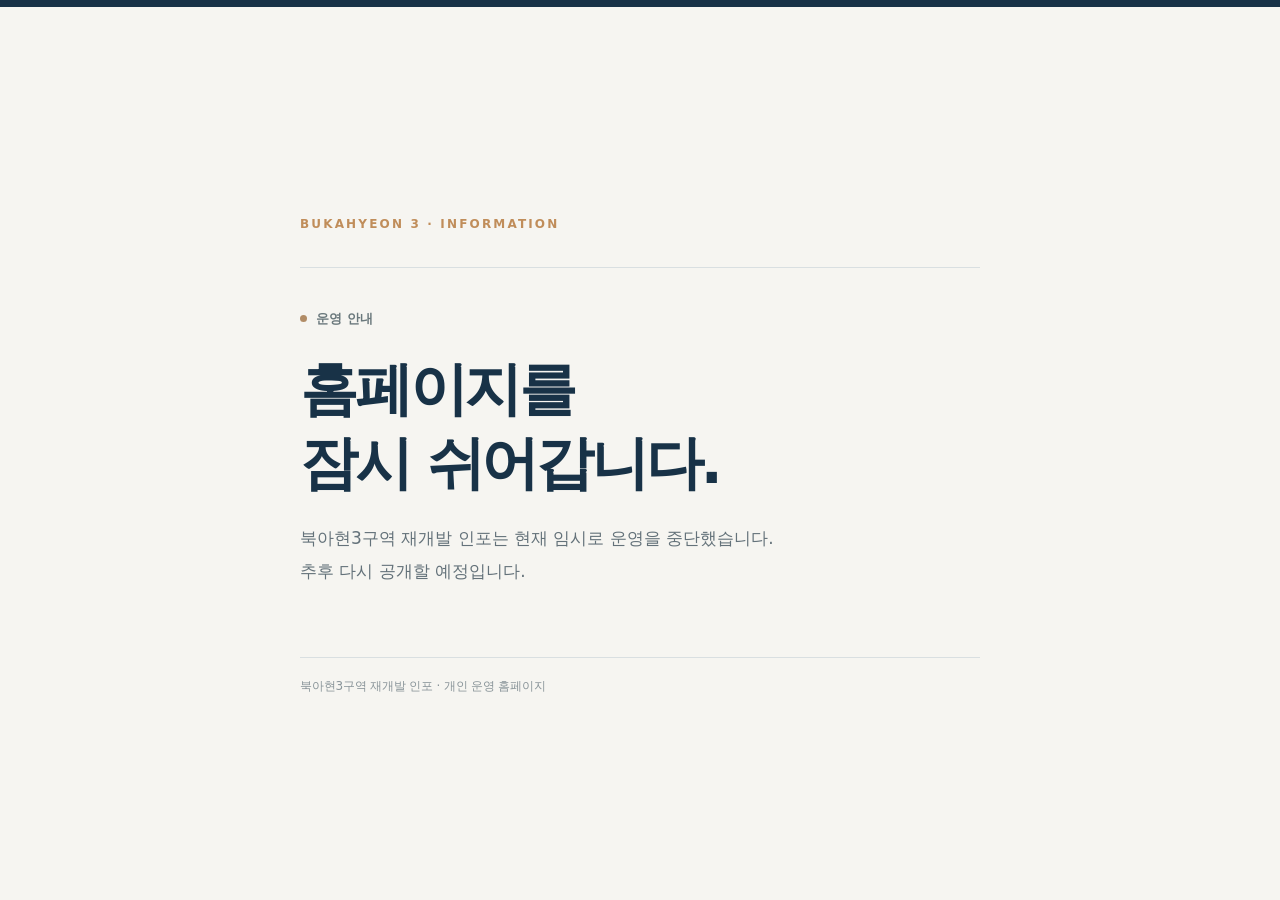
==== commit 9dcc1128: "Temporarily show maintenance notice while preserving original site in backup branch" ====
--- a/charter.html
+++ b/charter.html
@@ -1,446 +1,42 @@
 <!doctype html>
 <html lang="ko">
 <head>
- <meta charset="utf-8"><meta name="viewport" content="width=device-width,initial-scale=1">
- <meta name="theme-color" content="#f7f5ef">
- <meta name="description" content="북아현3 재정비촉진구역 주택재개발정비사업조합 정관 2025년 6월 일부개정. 조문별 검색과 열람">
- <title>북아현3구역 조합 정관 | 조문 검색</title>
- <style>
-:root{--navy:#17334b;--ink:#1d3546;--blue:#315b76;--soft:#eef4f7;--green:#2c8773;--line:#e3e9ed;--muted:#667784;--bg:#f8fafb;--white:#fff;--orange:#de8e48}
-*,*:before,*:after{box-sizing:border-box}html{scroll-behavior:smooth;scroll-padding-top:120px}body{margin:0;background:var(--bg);color:var(--ink);font:15px/1.77 -apple-system,BlinkMacSystemFont,'Noto Sans KR','Malgun Gothic',sans-serif;word-break:keep-all;overflow-wrap:break-word}button,input{font:inherit}button{cursor:pointer}a{color:inherit;text-decoration:none}button:focus-visible,input:focus-visible,a:focus-visible{outline:3px solid #77adc6;outline-offset:2px}
-.topbar{background:var(--navy);color:white}.top-inner{max-width:1200px;margin:auto;padding:18px 24px;display:flex;align-items:center;justify-content:space-between;gap:14px}.brand{font-weight:800;letter-spacing:-.35px;font-size:17px}.brand span{color:#92d8c8}.back{border:1px solid #ffffff50;padding:6px 12px;border-radius:9px;font-size:13px;color:#e8f0f6;white-space:nowrap}
-.hero{max-width:1200px;margin:auto;padding:33px 24px 20px}.eyebrow{font-size:12px;color:var(--green);font-weight:800;letter-spacing:.07em}.hero h1{font-size:clamp(24px,4vw,36px);line-height:1.3;margin:8px 0 10px;letter-spacing:-1px}.intro{color:var(--muted);font-size:14px;margin:0 0 18px;max-width:850px}.meta{display:flex;gap:8px;flex-wrap:wrap}.meta span{display:inline-flex;padding:5px 11px;border:1px solid #d7e4e9;background:white;border-radius:20px;color:#48616f;font-size:12px}
-.layout{max-width:1200px;margin:auto;display:grid;grid-template-columns:245px minmax(0,1fr);gap:24px;padding:0 24px 80px}.aside{position:sticky;align-self:start;top:16px;border:1px solid var(--line);border-radius:15px;background:white;padding:16px;max-height:calc(100vh - 32px);overflow:auto}.side-title{font-weight:800;font-size:14px;margin:0 0 12px}.toc-link{display:grid;grid-template-columns:44px 1fr 18px;align-items:start;gap:9px;padding:9px 8px;border-radius:9px;font-size:12px;line-height:1.5;color:#435c6b}.toc-link:hover,.toc-link:focus-visible{background:var(--soft);color:var(--navy)}.toc-link span:first-child{font-weight:800;color:var(--green)}.toc-link small{color:#9aa8b1;text-align:right}.mobiletoc{display:none}
-.content{min-width:0}.search-panel{background:white;border:1px solid var(--line);border-radius:16px;padding:20px;margin-bottom:24px;box-shadow:0 8px 25px rgba(11,36,51,.03)}.search-label{display:block;font-weight:800;font-size:15px;margin-bottom:9px}.search-row{display:flex;align-items:center;border:2px solid #d2e0e6;background:#fff;border-radius:12px;gap:8px;padding:5px 7px 5px 13px}.search-row:focus-within{border-color:var(--green)}.search-icon{font-size:20px;color:#8499a6}.search-row input{flex:1;min-width:0;border:0;outline:0;font-size:16px;padding:9px 2px;color:var(--ink);background:transparent}.clear{border:0;background:#eaf2f4;border-radius:9px;color:#4d6675;min-width:33px;min-height:33px}.search-help{font-size:12px;color:var(--muted);margin-top:9px}.search-status{font-size:13px;font-weight:700;color:var(--green);margin-top:12px}.results{display:none;margin-top:10px;border:1px solid var(--line);border-radius:11px;max-height:240px;overflow:auto}.results.visible{display:block}.result{border:0;border-bottom:1px solid var(--line);width:100%;display:block;text-align:left;background:white;padding:10px 12px;color:var(--ink)}.result:last-child{border-bottom:0}.result:hover{background:#f0f6f6}.result strong{display:block;font-size:13px}.result small{display:block;color:var(--muted);font-size:12px;white-space:nowrap;overflow:hidden;text-overflow:ellipsis}.browse-actions{display:flex;flex-wrap:wrap;gap:8px;margin-top:10px}.action-pill{font-size:12px;border:1px solid #d6e1e5;border-radius:30px;background:white;padding:5px 12px;color:#466777}.action-pill:hover{background:var(--soft)}
-.chapter-block{padding:25px 4px 5px;border-top:2px solid #c5d4dd;margin-top:16px}.chapter-block:first-of-type{border-top:0;padding-top:0}.chapter-label{font-size:12px;font-weight:800;letter-spacing:.06em;color:var(--green)}.chapter-block h2{font-size:21px;letter-spacing:-.6px;margin:0 0 15px}.law-article{background:white;border:1px solid var(--line);border-radius:13px;margin:0 0 12px;padding:19px 21px;scroll-margin-top:22px}.law-article:target{outline:2px solid var(--green);box-shadow:0 0 0 5px #2c87731c}.law-article[hidden],.chapter-block[hidden]{display:none!important}.article-top{display:flex;align-items:start;gap:5px;justify-content:space-between}.article-head{display:flex;flex-wrap:wrap;align-items:baseline;gap:10px}.article-head h3{margin:0 0 10px;font-size:16px;line-height:1.5;letter-spacing:-.25px}.page-tag{color:#8397a4;font-size:11px;white-space:nowrap}.permalink{border:0;background:#edf4f5;padding:0;min-width:30px;height:30px;border-radius:8px;font-size:17px;color:#476473}.article-content{color:#273e4c;font-size:14px;line-height:1.95}.article-content p{margin:0 0 9px;white-space:normal}.article-content p:last-child{margin-bottom:0}.article-content p:not(:first-child){padding-top:2px}mark{background:#ffe7a9;border-radius:2px;color:#533e0b;padding:0 1px}.empty{display:none;padding:45px;text-align:center;border:1px dashed #bfcfd7;border-radius:14px;color:var(--muted)}.empty.visible{display:block}.notice{font-size:12px;color:#718592;padding:17px 18px;background:#eef3f5;border-radius:12px;border-left:3px solid #80a7af;margin-top:28px}.footer{text-align:center;font-size:12px;color:#87959f;padding:20px 12px 40px}.floating-top{position:fixed;bottom:18px;right:20px;border:1px solid var(--line);box-shadow:0 5px 20px #17334b25;background:white;border-radius:100px;width:42px;height:42px;font-size:20px;z-index:9}
-@media(max-width:800px){.layout{display:block;padding:0 14px 55px}.aside{display:none}.hero{padding:28px 19px 19px}.top-inner{padding:14px 17px}.brand{font-size:15px}.search-panel{padding:15px;border-radius:12px;margin-bottom:19px}.mobiletoc{display:block;margin-bottom:12px}.mobiletoc select{width:100%;border:1px solid #d4e1e5;background:white;border-radius:10px;padding:11px 13px;font-size:14px;color:var(--ink)}.law-article{padding:14px 15px;border-radius:11px}.article-content{font-size:14px;line-height:1.92}.article-head h3{font-size:15px}.chapter-block{padding-top:19px}.chapter-block h2{font-size:20px}.result{padding:8px 11px}}
-/* Compact search bar: keep the search functionality without the oversized panel. */
-.search-panel{padding:8px 10px;margin-bottom:12px;border-radius:11px;box-shadow:none}
-.search-panel .search-label{position:absolute;width:1px;height:1px;padding:0;margin:-1px;overflow:hidden;clip:rect(0,0,0,0);white-space:nowrap;border:0}
-.search-panel .search-row{min-height:42px;border-width:1px;border-radius:8px;gap:5px;padding:2px 5px 2px 10px}
-.search-panel .search-icon{font-size:18px}
-.search-panel .search-row input{font-size:14px;padding:6px 2px;min-height:34px}
-.search-panel .clear{min-width:30px;min-height:30px;border-radius:7px}
-.search-panel .search-status{font-size:11px;font-weight:600;margin-top:5px;line-height:1.35}
-.search-panel .search-status:empty{display:none}
-.search-panel .results{display:none!important}
-.search-panel .result{padding:6px 10px}
-@media(max-width:800px){.search-panel{padding:7px 9px;margin-bottom:11px}}
-@media(prefers-reduced-motion:reduce){html{scroll-behavior:auto}}
-.visitor-totals{display:flex;justify-content:center;align-items:center;gap:10px;margin-top:8px;font-size:11px;font-variant-numeric:tabular-nums}
-.visitor-totals b{color:#37586c;font-weight:800}
-</style>
- <link rel="stylesheet" href="assets/editorial.css?v=20261028">
+  <meta charset="utf-8">
+  <meta name="viewport" content="width=device-width, initial-scale=1">
+  <meta name="theme-color" content="#f6f5f1">
+  <meta name="google-site-verification" content="H_3mZQ_dGA0BPkucGPuCed0ZDEH2zjo6NogkoZTd5_s">
+  <meta name="description" content="북아현3구역 재개발 인포 홈페이지가 현재 임시로 운영을 중단했습니다.">
+  <meta property="og:type" content="website">
+  <meta property="og:site_name" content="북아현3구역 재개발 인포">
+  <meta property="og:title" content="홈페이지 임시 운영 중단 | 북아현3구역 재개발 인포">
+  <meta property="og:description" content="홈페이지를 잠시 쉬어갑니다.">
+  <link rel="icon" type="image/svg+xml" href="assets/favicon.svg">
+  <title>홈페이지 임시 운영 중단 | 북아현3구역 재개발 인포</title>
+  <style>
+    :root{color-scheme:light;--ink:#183247;--muted:#64727a;--line:#d9dfe1;--accent:#c08d5a}
+    *{box-sizing:border-box}
+    html,body{min-height:100%;margin:0}
+    body{background:#f6f5f1;color:var(--ink);font-family:system-ui,-apple-system,"Apple SD Gothic Neo","Malgun Gothic",sans-serif;word-break:keep-all}
+    body:before{content:"";position:fixed;inset:0 0 auto;height:7px;background:#183247}
+    .wrap{min-height:100svh;display:flex;flex-direction:column;justify-content:center;width:min(100% - 48px,680px);margin:auto;padding:76px 0 64px}
+    .eyebrow{font-size:12px;font-weight:700;letter-spacing:.18em;color:var(--accent);margin:0 0 36px}
+    .rule{height:1px;background:var(--line);width:100%;margin-bottom:42px}
+    .label{display:inline-flex;align-items:center;gap:9px;font-size:13px;font-weight:700;color:#6b797d}
+    .dot{width:7px;height:7px;background:#b18c66;border-radius:50%}
+    h1{font-size:clamp(36px,6.5vw,58px);font-weight:700;line-height:1.28;letter-spacing:-.055em;margin:24px 0 22px}
+    .message{font-size:clamp(15px,2vw,17px);line-height:1.9;color:var(--muted);margin:0;max-width:520px}
+    footer{font-size:12px;color:#899499;border-top:1px solid var(--line);padding-top:20px;margin-top:70px;letter-spacing:-.015em}
+    @media(max-width:520px){.wrap{width:calc(100% - 44px);padding:80px 0 40px}.eyebrow{margin-bottom:28px}.rule{margin-bottom:36px}h1{margin:22px 0 18px}footer{margin-top:62px}}
+  </style>
 </head>
-<body class="editorial-site editorial-charter">
-<header class="topbar"><div class="top-inner"><a class="brand" href="./index.html"><span>북아현3구역</span> 정보</a><a class="back" href="./index.html">← 홈페이지</a></div></header>
-<div class="hero"><div class="eyebrow">자료실 · 조합 운영 자료</div><h1>북아현3구역 조합 정관</h1><p class="intro">PDF 페이지를 넘기지 않고 조문 전체를 읽을 수 있습니다. 조항 번호나 단어를 검색하면 일치하는 조항만 모아 보여드립니다.</p><div class="meta"><span>2025년 6월 일부개정</span><span>원문 21쪽</span><span>조문 70개 + 부칙</span><span>출처: 제공된 조합 정관 PDF</span></div></div>
-<div class="layout">
- <aside class="aside" aria-label="정관 목차"><div class="side-title">정관 목차</div><a class="toc-link" href="#chapter-1" data-chapterlink="1"><span>제1장</span><span>총칙</span><small>8</small></a><a class="toc-link" href="#chapter-2" data-chapterlink="2"><span>제2장</span><span>조합원</span><small>3</small></a><a class="toc-link" href="#chapter-3" data-chapterlink="3"><span>제3장</span><span>시공자, 설계자 및 정비사업전문관리업자의 선정</span><small>3</small></a><a class="toc-link" href="#chapter-4" data-chapterlink="4"><span>제4장</span><span>임원 등</span><small>5</small></a><a class="toc-link" href="#chapter-5" data-chapterlink="5"><span>제5장</span><span>기관</span><small>12</small></a><a class="toc-link" href="#chapter-6" data-chapterlink="6"><span>제6장</span><span>재정</span><small>3</small></a><a class="toc-link" href="#chapter-7" data-chapterlink="7"><span>제7장</span><span>사업 시행</span><small>8</small></a><a class="toc-link" href="#chapter-8" data-chapterlink="8"><span>제8장</span><span>관리처분계획</span><small>12</small></a><a class="toc-link" href="#chapter-9" data-chapterlink="9"><span>제9장</span><span>완료조치</span><small>10</small></a><a class="toc-link" href="#chapter-10" data-chapterlink="10"><span>제10장</span><span>보칙</span><small>6</small></a><a class="toc-link" href="#chapter-11" data-chapterlink="11"><span>부칙</span><span>부칙</span><small>1</small></a></aside>
- <main class="content" id="main">
- <section class="search-panel" aria-label="정관 검색"><label class="search-label" for="search">정관 검색</label>
-   <div class="search-row"><span class="search-icon" aria-hidden="true">⌕</span><input id="search" type="search" autocomplete="off" placeholder="조문·단어 검색 (예: 대의원, 제24조)" aria-describedby="search-status"><button id="clear" class="clear" type="button" aria-label="검색어 지우기">×</button></div>
-   <div class="search-status" id="search-status" role="status" aria-live="polite"></div><div class="results" id="search-results" aria-label="검색 결과 목록"></div>
- </section>
- <div class="mobiletoc"><label class="search-label" for="chapter-selector">목차 바로가기</label><select id="chapter-selector" aria-label="장 선택"><option value="">장 선택</option><option value="#chapter-1">제1장 · 총칙</option><option value="#chapter-2">제2장 · 조합원</option><option value="#chapter-3">제3장 · 시공자, 설계자 및 정비사업전문관리업자의 선정</option><option value="#chapter-4">제4장 · 임원 등</option><option value="#chapter-5">제5장 · 기관</option><option value="#chapter-6">제6장 · 재정</option><option value="#chapter-7">제7장 · 사업 시행</option><option value="#chapter-8">제8장 · 관리처분계획</option><option value="#chapter-9">제9장 · 완료조치</option><option value="#chapter-10">제10장 · 보칙</option><option value="#chapter-11">부칙 · 부칙</option></select></div>
- <div class="statutes"><section class="chapter-block" id="chapter-1" data-chapter="1"><div class="chapter-label">제 1장</div><h2>총칙</h2></section><article class="law-article" id="article-1" data-title="제1조(명칭)" data-chapter="1" data-article="1" data-text="① 본 조합의 명칭은 북아현3 재정비촉진구역 주택재개발정비사업조합(이하 &quot;조합&quot;이라 한다)이라 한 다.
-② 본 조합이 시행하는 주택재개발사업의 명칭은 북아현3 재정비촉진구역 주택재개발사업(이하 “사 업”이라 한다)이라 한다."><div class="article-top"><div class="article-head"><h3>제1조(명칭)</h3><span class="page-tag">원문 2쪽부터</span></div><button class="permalink" data-copy="article-1" aria-label="제1조(명칭) 주소 복사" title="이 조항 링크 복사">↗</button></div><div class="article-content"><p>① 본 조합의 명칭은 북아현3 재정비촉진구역 주택재개발정비사업조합(이하 &quot;조합&quot;이라 한다)이라 한 다.</p><p>② 본 조합이 시행하는 주택재개발사업의 명칭은 북아현3 재정비촉진구역 주택재개발사업(이하 “사 업”이라 한다)이라 한다.</p></div></article><article class="law-article" id="article-2" data-title="제2조(목적)" data-chapter="1" data-article="2" data-text="조합은 도시및주거환경정비법(이하 “법”이라 한다)과 이 정관이 정하는 바에 따라 제3조의 사업시행 구역(이하 “사업시행구역”이라 한다)안의 건축물을 철거하고 그 대지 위에 새로운 건축물을 건설하여 도시 및 주거환경을 개선하고 조합원의 주거안정 및 주거생활의 질적 향상에 이바지함을 목적으로 한 다."><div class="article-top"><div class="article-head"><h3>제2조(목적)</h3><span class="page-tag">원문 2쪽부터</span></div><button class="permalink" data-copy="article-2" aria-label="제2조(목적) 주소 복사" title="이 조항 링크 복사">↗</button></div><div class="article-content"><p>조합은 도시및주거환경정비법(이하 “법”이라 한다)과 이 정관이 정하는 바에 따라 제3조의 사업시행 구역(이하 “사업시행구역”이라 한다)안의 건축물을 철거하고 그 대지 위에 새로운 건축물을 건설하여 도시 및 주거환경을 개선하고 조합원의 주거안정 및 주거생활의 질적 향상에 이바지함을 목적으로 한 다.</p></div></article><article class="law-article" id="article-3" data-title="제3조(사업시행구역)" data-chapter="1" data-article="3" data-text="조합의 사업시행구역은 서울특별시 서대문구 북아현동 3-66번지 일대로서 대지의 총면적은 272,481.8㎡로 한
-다. 다만, 사업시행 상 불가피하다고 인정되어 관계법령 및 이 정관이 정하는 바에 따라 추가로 편입되는 토지 또는 측량 등에 의해 오류가 명백한 경우 등이 있을 경우에는 사업시행구역과 대지의 총면적이 변경된 것으로 보며, 제8조에 의한 변경 없이 정관이 변경된 것으로 본다."><div class="article-top"><div class="article-head"><h3>제3조(사업시행구역)</h3><span class="page-tag">원문 2쪽부터</span></div><button class="permalink" data-copy="article-3" aria-label="제3조(사업시행구역) 주소 복사" title="이 조항 링크 복사">↗</button></div><div class="article-content"><p>조합의 사업시행구역은 서울특별시 서대문구 북아현동 3-66번지 일대로서 대지의 총면적은 272,481.8㎡로 한</p><p>다. 다만, 사업시행 상 불가피하다고 인정되어 관계법령 및 이 정관이 정하는 바에 따라 추가로 편입되는 토지 또는 측량 등에 의해 오류가 명백한 경우 등이 있을 경우에는 사업시행구역과 대지의 총면적이 변경된 것으로 보며, 제8조에 의한 변경 없이 정관이 변경된 것으로 본다.</p></div></article><article class="law-article" id="article-4" data-title="제4조(사무소)" data-chapter="1" data-article="4" data-text="① 조합의 주된 사무소는 서울특별시 서대문구 북아현동 135-4번지 2층에 둔다.
-② 조합사무소를 이전하는 경우 이사회 의결을 거쳐 이전할 수 있으며, 추후 전체 조합원에게 통지하며, 제8조에 의한 변경 없이 정관이 변경된 것으로 본다."><div class="article-top"><div class="article-head"><h3>제4조(사무소)</h3><span class="page-tag">원문 2쪽부터</span></div><button class="permalink" data-copy="article-4" aria-label="제4조(사무소) 주소 복사" title="이 조항 링크 복사">↗</button></div><div class="article-content"><p>① 조합의 주된 사무소는 서울특별시 서대문구 북아현동 135-4번지 2층에 둔다.</p><p>② 조합사무소를 이전하는 경우 이사회 의결을 거쳐 이전할 수 있으며, 추후 전체 조합원에게 통지하며, 제8조에 의한 변경 없이 정관이 변경된 것으로 본다.</p></div></article><article class="law-article" id="article-5" data-title="제5조(시행방법)" data-chapter="1" data-article="5" data-text="① 조합원은 소유한 토지, 건축물 또는 지상권을 조합에 현물로 출자하고, 조합은 법 제74조 규정에 의하 여 인가받은 관리처분계획에 따라 주택 및 부대․복리시설을 건설하여 공급하거나, 법 제69조 제2항의 규정에 의하여 환지로 공급한다.
-② 조합은 사업시행을 위하여 필요한 경우 정비사업비 일부를 금융기관으로부터 대여 받아 사업을 시행할 수 있다.
-③ 조합은 인․허가 등 행정업무지원, 사업성검토, 설계자․시공자의 선정에 관한 업무의 대행, 관리처분계 획의 수립 및 분양업무 등을 대행하는 정비사업전문관리업자를 선정 또는 변경할 수 있다.
-④ 조합은 조합원의 2분의1 이상 동의를 얻어 관할 구청장(이하 “서대문구청장”이라 한다) 또는 법 제2 조제10호의 규정에 의한 주택공사 등과 공동으로 사업을 시행할 수 있다."><div class="article-top"><div class="article-head"><h3>제5조(시행방법)</h3><span class="page-tag">원문 2쪽부터</span></div><button class="permalink" data-copy="article-5" aria-label="제5조(시행방법) 주소 복사" title="이 조항 링크 복사">↗</button></div><div class="article-content"><p>① 조합원은 소유한 토지, 건축물 또는 지상권을 조합에 현물로 출자하고, 조합은 법 제74조 규정에 의하 여 인가받은 관리처분계획에 따라 주택 및 부대․복리시설을 건설하여 공급하거나, 법 제69조 제2항의 규정에 의하여 환지로 공급한다.</p><p>② 조합은 사업시행을 위하여 필요한 경우 정비사업비 일부를 금융기관으로부터 대여 받아 사업을 시행할 수 있다.</p><p>③ 조합은 인․허가 등 행정업무지원, 사업성검토, 설계자․시공자의 선정에 관한 업무의 대행, 관리처분계 획의 수립 및 분양업무 등을 대행하는 정비사업전문관리업자를 선정 또는 변경할 수 있다.</p><p>④ 조합은 조합원의 2분의1 이상 동의를 얻어 관할 구청장(이하 “서대문구청장”이라 한다) 또는 법 제2 조제10호의 규정에 의한 주택공사 등과 공동으로 사업을 시행할 수 있다.</p></div></article><article class="law-article" id="article-6" data-title="제6조(사업기간)" data-chapter="1" data-article="6" data-text="사업기간은 조합설립인가일부터 법 제89조에서 규정한 청산업무가 종료되는 날까지로 한다."><div class="article-top"><div class="article-head"><h3>제6조(사업기간)</h3><span class="page-tag">원문 2쪽부터</span></div><button class="permalink" data-copy="article-6" aria-label="제6조(사업기간) 주소 복사" title="이 조항 링크 복사">↗</button></div><div class="article-content"><p>사업기간은 조합설립인가일부터 법 제89조에서 규정한 청산업무가 종료되는 날까지로 한다.</p></div></article><article class="law-article" id="article-7" data-title="제7조(권리․의무에 관한 사항의 고지․공고 방법)" data-chapter="1" data-article="7" data-text="① 조합은 조합원의 권리․의무에 관한 사항(변동사항을 포함한다. 이하 같다)을 조합원 및 이해관계인에게 성실히 고지․공고하여야 한다.
-② 제1항의 고지․공고방법은 이 정관에서 따로 정하는 경우를 제외하고는 다음 각 호의 방법에 따른다.
-1. 관련 조합원에게 등기우편으로 개별 고지하여야 하며, 등기우편이 주소불명, 수취거절 등의 사유로 반송되는 경우에는 1회에 한하여 일반우편으로 추가 발송한다. 다만 인터넷 등으로 접근이 용이하여 직접 수취가 필요하지 않은 소식지 등의 반송이 불요한 자료나, 배송물이 무겁거나 특수한 사정으 로 등기우편의 취급이 어려운 경우 등기소포, 준등기 등 발송내역의 조회가 가능한 우편시스템을 사용할 수 있다(2023.01.31. 개정).
-2. 조합원이 쉽게 접할 수 있는 일정한 장소의 게시판(이하 “게시판”이라 한다)에 14일 이상 공고하 고 게시판에 게시한 날부터 3월 이상 조합사무소에 관련서류와 도면 등을 비치하여 조합원이 열람 할 수 있도록 한다.
-3. 인터넷 홈페이지가 있는 경우에 게시하여야 한다. 다만, 특정인의 권리에 관계되거나 외부에 공개 하는 것이 곤란한 경우에는 그 요지만을 게시할 수 있다.
-4. 제1호의 등기우편이 발송되고 제2호의 게시판에 공고가 있는 날부터 고지․공고된 것으로 본다."><div class="article-top"><div class="article-head"><h3>제7조(권리․의무에 관한 사항의 고지․공고 방법)</h3><span class="page-tag">원문 2쪽부터</span></div><button class="permalink" data-copy="article-7" aria-label="제7조(권리․의무에 관한 사항의 고지․공고 방법) 주소 복사" title="이 조항 링크 복사">↗</button></div><div class="article-content"><p>① 조합은 조합원의 권리․의무에 관한 사항(변동사항을 포함한다. 이하 같다)을 조합원 및 이해관계인에게 성실히 고지․공고하여야 한다.</p><p>② 제1항의 고지․공고방법은 이 정관에서 따로 정하는 경우를 제외하고는 다음 각 호의 방법에 따른다.</p><p>1. 관련 조합원에게 등기우편으로 개별 고지하여야 하며, 등기우편이 주소불명, 수취거절 등의 사유로 반송되는 경우에는 1회에 한하여 일반우편으로 추가 발송한다. 다만 인터넷 등으로 접근이 용이하여 직접 수취가 필요하지 않은 소식지 등의 반송이 불요한 자료나, 배송물이 무겁거나 특수한 사정으 로 등기우편의 취급이 어려운 경우 등기소포, 준등기 등 발송내역의 조회가 가능한 우편시스템을 사용할 수 있다(2023.01.31. 개정).</p><p>2. 조합원이 쉽게 접할 수 있는 일정한 장소의 게시판(이하 “게시판”이라 한다)에 14일 이상 공고하 고 게시판에 게시한 날부터 3월 이상 조합사무소에 관련서류와 도면 등을 비치하여 조합원이 열람 할 수 있도록 한다.</p><p>3. 인터넷 홈페이지가 있는 경우에 게시하여야 한다. 다만, 특정인의 권리에 관계되거나 외부에 공개 하는 것이 곤란한 경우에는 그 요지만을 게시할 수 있다.</p><p>4. 제1호의 등기우편이 발송되고 제2호의 게시판에 공고가 있는 날부터 고지․공고된 것으로 본다.</p></div></article><article class="law-article" id="article-8" data-title="제8조(정관의 변경)" data-chapter="1" data-article="8" data-text="① 정관을 변경하고자 할 때에는 조합원 3분의 1 이상 또는 대의원 3분의 2 이상 또는 조합장의 발의가 있어야 한다.
-② 정관의 변경에는 총회를 개최하여 조합원 과반수(법 제40조 제1항 제2호, 제3호, 제4호, 제8호, 제 13호 또는 제16호의 경우에는 3분의 2이상을 말한다)의 동의를 얻어 서대문구청장의 인가를 받아야 한다. 다만, 도시및주거환경정비법 시행령(이하 “영”이라 한다) 제39조의 경미한 변경에 해당하는 경우 에는 대의원회 의결로 변경하고 서대문구청장에게 신고하여야 한다."><div class="article-top"><div class="article-head"><h3>제8조(정관의 변경)</h3><span class="page-tag">원문 3쪽부터</span></div><button class="permalink" data-copy="article-8" aria-label="제8조(정관의 변경) 주소 복사" title="이 조항 링크 복사">↗</button></div><div class="article-content"><p>① 정관을 변경하고자 할 때에는 조합원 3분의 1 이상 또는 대의원 3분의 2 이상 또는 조합장의 발의가 있어야 한다.</p><p>② 정관의 변경에는 총회를 개최하여 조합원 과반수(법 제40조 제1항 제2호, 제3호, 제4호, 제8호, 제 13호 또는 제16호의 경우에는 3분의 2이상을 말한다)의 동의를 얻어 서대문구청장의 인가를 받아야 한다. 다만, 도시및주거환경정비법 시행령(이하 “영”이라 한다) 제39조의 경미한 변경에 해당하는 경우 에는 대의원회 의결로 변경하고 서대문구청장에게 신고하여야 한다.</p></div></article><section class="chapter-block" id="chapter-2" data-chapter="2"><div class="chapter-label">제 2장</div><h2>조합원</h2></section><article class="law-article" id="article-9" data-title="제9조(조합원의 자격 등)" data-chapter="2" data-article="9" data-text="① 조합원은 사업시행구역 안의 토지 또는 건축물의 소유자 또는 그 지상권자(이하 “토지등소유자”라 한다)로 한다.
-② 제1항의 규정에 의한 소유권, 지상권등의 권리는 민법에서 규정한 권리를 말한다. 다만, 건축물이 무허가인 경우에는 법에 의하여 제정된 시․도조례(이하 “시․도조례”라 한다)에서 정하는 기존무허 가 건축물로서 자기소유임을 입증하는 경우에 한하여 그 무허가건축물 소유자를 조합원으로 인정한 다.
-③ 1세대 또는 동일인이 2개 이상의 토지 또는 건축물의 소유권 또는 지상권을 소유하는 각호의 경우에는 그 수에 관계 없이 1인의 조합원으로 본다.
-1. 토지 또는 건축물의 소유권과 지상권이 수인의 공유에 속하는 때
-2. 수인의 토지등소유자가 1세대에 속하는 때(이 경우 동일한 세대별 주민등록표상에 등재되어 있지 아니 한 배우자 및 미혼인 19세 미만의 직계비속 은 1세대로 보며, 1세대로 구성된 수인의 토지등 소유자가 조합설립인가후 세대를 분리하여 동일한 세대에 속하지 아니하는 때에도 이혼 및 19세 이상 자녀의 분가를 제외하고는 1세대로 본다)
-3. 조합설립인가 후 1인의 토지등 소유자로부터 토지 또는 건축물의 소유권이나 지상권을 양수하여 수인이 소 유하게 된 때 또는 동일인이 2개 이상의 토지 또는 건축물의 소유권 또는 지상권을 소유하게 된 때
-④ 토지 또는 건축물의 소유권과 지상권이 수인의 공유에 속하는 때 또는 조합설립인가 후 1인의 토지등 소유자로부터 토지 또는 건축물의 소유권이나 지상권을 양수하여 수인이 소유하게 된 때에는 그 수인을 대표하는 1인을 조합원으로 본다. 이 경우 그 수인은 대표자 1인을 대표조합원으로 지정하 고 별지의 대표조합원선임동의서를 작성하여 조합에 신고하여야 하며, 조합원으로서의 법률행위는 그 대표조합원이 행한다.
-⑤ 양도․상속․증여 및 판결 등으로 조합원의 권리가 이전된 때에는 조합원의 권리를 취득한 자로 조합 원이 변경된 것으로 보며, 권리를 양수받은 자는 조합원의 권리와 의무 및 종전의 권리자가 행하 였거나 조합이 종전의 권리자에게 행한 처분, 청산 시 권리․의무에 관한 범위 등을 포괄승계한다.
-⑥ 3항에도 불구하고 다음 각 목의 합이 2 이상을 가진 토지등소유자로부터 2011년 1월 1일 전에 토지 또 는 건축물을 양수하거나 2011년 1월 1일전에 다음 각 목의 합이 2 이상을 가진 토지등 소유자가 2012년 12 월31일까지 다음 각 목의 합이 2(조합설립인가 전에 「임대주택법」 제6조에 따라 임대사업자로 등록한 토지등소유자의 경우에는 3을 말하며, 이 경우 임대주택에 한정한다) 이하를 양도하는 경우, 그 권리 를 양수받은 자의 조합원 자격을 인정한다.
-가. 토지의 소유권
-나. 건축물의 소유권
-다. 토지의 지상권"><div class="article-top"><div class="article-head"><h3>제9조(조합원의 자격 등)</h3><span class="page-tag">원문 3쪽부터</span></div><button class="permalink" data-copy="article-9" aria-label="제9조(조합원의 자격 등) 주소 복사" title="이 조항 링크 복사">↗</button></div><div class="article-content"><p>① 조합원은 사업시행구역 안의 토지 또는 건축물의 소유자 또는 그 지상권자(이하 “토지등소유자”라 한다)로 한다.</p><p>② 제1항의 규정에 의한 소유권, 지상권등의 권리는 민법에서 규정한 권리를 말한다. 다만, 건축물이 무허가인 경우에는 법에 의하여 제정된 시․도조례(이하 “시․도조례”라 한다)에서 정하는 기존무허 가 건축물로서 자기소유임을 입증하는 경우에 한하여 그 무허가건축물 소유자를 조합원으로 인정한 다.</p><p>③ 1세대 또는 동일인이 2개 이상의 토지 또는 건축물의 소유권 또는 지상권을 소유하는 각호의 경우에는 그 수에 관계 없이 1인의 조합원으로 본다.</p><p>1. 토지 또는 건축물의 소유권과 지상권이 수인의 공유에 속하는 때</p><p>2. 수인의 토지등소유자가 1세대에 속하는 때(이 경우 동일한 세대별 주민등록표상에 등재되어 있지 아니 한 배우자 및 미혼인 19세 미만의 직계비속 은 1세대로 보며, 1세대로 구성된 수인의 토지등 소유자가 조합설립인가후 세대를 분리하여 동일한 세대에 속하지 아니하는 때에도 이혼 및 19세 이상 자녀의 분가를 제외하고는 1세대로 본다)</p><p>3. 조합설립인가 후 1인의 토지등 소유자로부터 토지 또는 건축물의 소유권이나 지상권을 양수하여 수인이 소 유하게 된 때 또는 동일인이 2개 이상의 토지 또는 건축물의 소유권 또는 지상권을 소유하게 된 때</p><p>④ 토지 또는 건축물의 소유권과 지상권이 수인의 공유에 속하는 때 또는 조합설립인가 후 1인의 토지등 소유자로부터 토지 또는 건축물의 소유권이나 지상권을 양수하여 수인이 소유하게 된 때에는 그 수인을 대표하는 1인을 조합원으로 본다. 이 경우 그 수인은 대표자 1인을 대표조합원으로 지정하 고 별지의 대표조합원선임동의서를 작성하여 조합에 신고하여야 하며, 조합원으로서의 법률행위는 그 대표조합원이 행한다.</p><p>⑤ 양도․상속․증여 및 판결 등으로 조합원의 권리가 이전된 때에는 조합원의 권리를 취득한 자로 조합 원이 변경된 것으로 보며, 권리를 양수받은 자는 조합원의 권리와 의무 및 종전의 권리자가 행하 였거나 조합이 종전의 권리자에게 행한 처분, 청산 시 권리․의무에 관한 범위 등을 포괄승계한다.</p><p>⑥ 3항에도 불구하고 다음 각 목의 합이 2 이상을 가진 토지등소유자로부터 2011년 1월 1일 전에 토지 또 는 건축물을 양수하거나 2011년 1월 1일전에 다음 각 목의 합이 2 이상을 가진 토지등 소유자가 2012년 12 월31일까지 다음 각 목의 합이 2(조합설립인가 전에 「임대주택법」 제6조에 따라 임대사업자로 등록한 토지등소유자의 경우에는 3을 말하며, 이 경우 임대주택에 한정한다) 이하를 양도하는 경우, 그 권리 를 양수받은 자의 조합원 자격을 인정한다.</p><p>가. 토지의 소유권</p><p>나. 건축물의 소유권</p><p>다. 토지의 지상권</p></div></article><article class="law-article" id="article-10" data-title="제10조(조합원의 권리․의무)" data-chapter="2" data-article="10" data-text="① 조합원은 다음 각호의 권리와 의무를 갖는다.
-1. 건축물의 분양청구권
-2. 총회의 출석권․ 발언권 및 의결권
-3. 임원의 선임권 및 피선임권.
-4. 대의원의 선출권 및 피선출권
-5. 손실보상 청구권
-6. 정비사업비, 청산금, 부과금과 이에 대한 연체료 및 지연손실금(이주지연, 계약지연, 조합원 분쟁으로 인한 지연 등을 포함 함)등의 비용납부의무
-7. 사업시행계획에 의한 철거 및 이주 의무
-8. 그 밖에 관계법령 및 이 정관, 총회 등의 의결사항 준수의무
-② 조합원의 권한은 평등하며 권한의 대리행사는 원칙적으로 인정하지 아니하되, 다음 각호에 해당하 는 경우에는 권한을 대리할 수 있다. 이 경우 조합원의 자격은 변동되지 아니한다.
-1. 조합원이 권한을 행사할 수 없어 배우자․직계존비속․형제자매 중에서 성년자를 대리인으로 정하여 위임장을 제출하는 경우
-2. 해외거주자가 대리인을 지정한 경우 제1호의 대리인 범위를 적용하지 아니하며, 대리인을 조합에 신고하는 경우 조합은 각종 통지․고지를 대리인에게 행한다.
-3. 법인의 토지등소유자가 대리인을 지정한 경우
-③ 조합원이 그 권리를 양도하거나 주소 또는 인감을 변경하였을 경우에는 그 양수자 또는 변경 당사자 는 그 행위의 종료일부터 14일 이내에 조합에 그 변경내용을 신고하여야 한다. 이 경우 신고하지 아 니하여 발생되는 불이익 등에 대하여 해당 조합원은 조합에 이의를 제기할 수 없다.
-④ 조합원은 조합이 사업시행에 필요한 서류를 요구하는 경우 이를 제출할 의무가 있으며 조합의 승낙 이 없는 한 이를 회수할 수 없다. 이 경우 조합은 요구서류에 대한 용도와 수량을 명확히 하여야 하 며, 조합의 승낙이 없는 한 회수할 수 없다는 것을 미리 고지하여야 한다."><div class="article-top"><div class="article-head"><h3>제10조(조합원의 권리․의무)</h3><span class="page-tag">원문 4쪽부터</span></div><button class="permalink" data-copy="article-10" aria-label="제10조(조합원의 권리․의무) 주소 복사" title="이 조항 링크 복사">↗</button></div><div class="article-content"><p>① 조합원은 다음 각호의 권리와 의무를 갖는다.</p><p>1. 건축물의 분양청구권</p><p>2. 총회의 출석권․ 발언권 및 의결권</p><p>3. 임원의 선임권 및 피선임권.</p><p>4. 대의원의 선출권 및 피선출권</p><p>5. 손실보상 청구권</p><p>6. 정비사업비, 청산금, 부과금과 이에 대한 연체료 및 지연손실금(이주지연, 계약지연, 조합원 분쟁으로 인한 지연 등을 포함 함)등의 비용납부의무</p><p>7. 사업시행계획에 의한 철거 및 이주 의무</p><p>8. 그 밖에 관계법령 및 이 정관, 총회 등의 의결사항 준수의무</p><p>② 조합원의 권한은 평등하며 권한의 대리행사는 원칙적으로 인정하지 아니하되, 다음 각호에 해당하 는 경우에는 권한을 대리할 수 있다. 이 경우 조합원의 자격은 변동되지 아니한다.</p><p>1. 조합원이 권한을 행사할 수 없어 배우자․직계존비속․형제자매 중에서 성년자를 대리인으로 정하여 위임장을 제출하는 경우</p><p>2. 해외거주자가 대리인을 지정한 경우 제1호의 대리인 범위를 적용하지 아니하며, 대리인을 조합에 신고하는 경우 조합은 각종 통지․고지를 대리인에게 행한다.</p><p>3. 법인의 토지등소유자가 대리인을 지정한 경우</p><p>③ 조합원이 그 권리를 양도하거나 주소 또는 인감을 변경하였을 경우에는 그 양수자 또는 변경 당사자 는 그 행위의 종료일부터 14일 이내에 조합에 그 변경내용을 신고하여야 한다. 이 경우 신고하지 아 니하여 발생되는 불이익 등에 대하여 해당 조합원은 조합에 이의를 제기할 수 없다.</p><p>④ 조합원은 조합이 사업시행에 필요한 서류를 요구하는 경우 이를 제출할 의무가 있으며 조합의 승낙 이 없는 한 이를 회수할 수 없다. 이 경우 조합은 요구서류에 대한 용도와 수량을 명확히 하여야 하 며, 조합의 승낙이 없는 한 회수할 수 없다는 것을 미리 고지하여야 한다.</p></div></article><article class="law-article" id="article-11" data-title="제11조(조합원 자격의 상실)" data-chapter="2" data-article="11" data-text="① 조합원이 건축물의 소유권이나 입주자로 선정된 지위 등을 양도하였을 때에는 조합원의 자격을 즉 시 상실한다.
-② 제44조 제1항의 분양신청 기한 내에 분양신청을 아니한 자는 조합원 자격이 상실된다.
-③ 제44조 제5항에 따라 분양계약을 체결하지 아니한 자는 조합원 자격이 상실된다.
-④ 기, 실시한 분양신청기한 내에 분양신청을 아니한 자도 추후 조합의 조합원분양신청에 참여할 수 있으며, 분양신청을 완료한 자에 한하여 조합원의 자격이 복원된다. 다만, 이 정관변경 후 분양신청기 한 내에 분양신청을 하지 않을 경우는 조합원 자격을 상실하여 현금청산자로 분류된다."><div class="article-top"><div class="article-head"><h3>제11조(조합원 자격의 상실)</h3><span class="page-tag">원문 4쪽부터</span></div><button class="permalink" data-copy="article-11" aria-label="제11조(조합원 자격의 상실) 주소 복사" title="이 조항 링크 복사">↗</button></div><div class="article-content"><p>① 조합원이 건축물의 소유권이나 입주자로 선정된 지위 등을 양도하였을 때에는 조합원의 자격을 즉 시 상실한다.</p><p>② 제44조 제1항의 분양신청 기한 내에 분양신청을 아니한 자는 조합원 자격이 상실된다.</p><p>③ 제44조 제5항에 따라 분양계약을 체결하지 아니한 자는 조합원 자격이 상실된다.</p><p>④ 기, 실시한 분양신청기한 내에 분양신청을 아니한 자도 추후 조합의 조합원분양신청에 참여할 수 있으며, 분양신청을 완료한 자에 한하여 조합원의 자격이 복원된다. 다만, 이 정관변경 후 분양신청기 한 내에 분양신청을 하지 않을 경우는 조합원 자격을 상실하여 현금청산자로 분류된다.</p></div></article><section class="chapter-block" id="chapter-3" data-chapter="3"><div class="chapter-label">제 3장</div><h2>시공자, 설계자 및 정비사업전문관리업자의 선정</h2></section><article class="law-article" id="article-12" data-title="제12조(시공자의 선정 및 계약)" data-chapter="3" data-article="12" data-text="① 시공자의 선정은 일반경쟁입찰 또는 지명경쟁입찰방법으로 하되, 『정비사업계약업무 처리기준』 또는 『공공지원 시공자 선정기준』 등에 따라, 현장설명회를 개최한 후 참여제안서를 제출받아 총 회에서 선정한다. 다만, 미응찰 등의 이유로 3회 이상 유찰된 경우에는 총회의 의결을 거쳐 도시및 주거환경정비법 제29조 및 『정비사업계약업무 처리기준』을 준용하여 수의계약 할 수 있다. 선정 된 시공자를 변경하는 경우도 같다.
-② 시공자의 업무범위 및 관련사업비의 부담 등 사업시행 전반에 대한 내용을 협의한 후 미리 총회의 인준을 받아 별도의 계약을 체결하여야 하며, 그 계약내용에 따라 상호간의 권리와 의무가 부여된
-다. 계약내용을 변경하는 경우도 같다. 다만, 금전적인 부담이 수반되지 아니하는 사항의 변경은 대 의원회의 인준을 받는다.
-③ 조합은 제2항의 규정에 의하여 시공자와 체결한 계약서를 조합 해산일까지 조합사무소에 비치하여야 하 며, 조합원이 열람 또는 복사요구에 응하여야 한다. 이 경우 복사에 드는 비용은 복사를 원하는 조 합원이 부담한다.
-④ 제2항의 계약내용에는 대지 및 건축물의 사용ㆍ처분, 공사비 및 부대비용 등 사업비의 부담, 시공보 증, 시공상의 책임, 공사기간, 하자보수 책임 등에 관한 사항을 포함하여야 한다.
-⑤ 제①항에도 불구하고 2인 이상 시공자가 공동시공자로 선정된 이후, 조합원의 총회 결의에 의하여 공 동시공자 중 일부 시공자의 공사도급계약을 해제 또는 해지하는 경우, 나머지 시공자가 시공자로서 의 지위를 유지하며, 해제 또는 해지된 시공자의 공사도급계약 상 권리와 의무를 나머지 시공자가 전부 승계할 수 있다."><div class="article-top"><div class="article-head"><h3>제12조(시공자의 선정 및 계약)</h3><span class="page-tag">원문 5쪽부터</span></div><button class="permalink" data-copy="article-12" aria-label="제12조(시공자의 선정 및 계약) 주소 복사" title="이 조항 링크 복사">↗</button></div><div class="article-content"><p>① 시공자의 선정은 일반경쟁입찰 또는 지명경쟁입찰방법으로 하되, 『정비사업계약업무 처리기준』 또는 『공공지원 시공자 선정기준』 등에 따라, 현장설명회를 개최한 후 참여제안서를 제출받아 총 회에서 선정한다. 다만, 미응찰 등의 이유로 3회 이상 유찰된 경우에는 총회의 의결을 거쳐 도시및 주거환경정비법 제29조 및 『정비사업계약업무 처리기준』을 준용하여 수의계약 할 수 있다. 선정 된 시공자를 변경하는 경우도 같다.</p><p>② 시공자의 업무범위 및 관련사업비의 부담 등 사업시행 전반에 대한 내용을 협의한 후 미리 총회의 인준을 받아 별도의 계약을 체결하여야 하며, 그 계약내용에 따라 상호간의 권리와 의무가 부여된</p><p>다. 계약내용을 변경하는 경우도 같다. 다만, 금전적인 부담이 수반되지 아니하는 사항의 변경은 대 의원회의 인준을 받는다.</p><p>③ 조합은 제2항의 규정에 의하여 시공자와 체결한 계약서를 조합 해산일까지 조합사무소에 비치하여야 하 며, 조합원이 열람 또는 복사요구에 응하여야 한다. 이 경우 복사에 드는 비용은 복사를 원하는 조 합원이 부담한다.</p><p>④ 제2항의 계약내용에는 대지 및 건축물의 사용ㆍ처분, 공사비 및 부대비용 등 사업비의 부담, 시공보 증, 시공상의 책임, 공사기간, 하자보수 책임 등에 관한 사항을 포함하여야 한다.</p><p>⑤ 제①항에도 불구하고 2인 이상 시공자가 공동시공자로 선정된 이후, 조합원의 총회 결의에 의하여 공 동시공자 중 일부 시공자의 공사도급계약을 해제 또는 해지하는 경우, 나머지 시공자가 시공자로서 의 지위를 유지하며, 해제 또는 해지된 시공자의 공사도급계약 상 권리와 의무를 나머지 시공자가 전부 승계할 수 있다.</p></div></article><article class="law-article" id="article-13" data-title="제13조(설계자의 선정 및 계약)" data-chapter="3" data-article="13" data-text="① 설계자는 건축사법 제23조의 규정에 적합하여야 하며 총회의 의결을 거쳐 선정 또는 변경하여야 한 다.
-② 설계자는 『정비사업계약업무처리기준』 또는 『공공지원 설계자 선정기준』 등에 따라 적절한 절 차를 거쳐 선정한다."><div class="article-top"><div class="article-head"><h3>제13조(설계자의 선정 및 계약)</h3><span class="page-tag">원문 5쪽부터</span></div><button class="permalink" data-copy="article-13" aria-label="제13조(설계자의 선정 및 계약) 주소 복사" title="이 조항 링크 복사">↗</button></div><div class="article-content"><p>① 설계자는 건축사법 제23조의 규정에 적합하여야 하며 총회의 의결을 거쳐 선정 또는 변경하여야 한 다.</p><p>② 설계자는 『정비사업계약업무처리기준』 또는 『공공지원 설계자 선정기준』 등에 따라 적절한 절 차를 거쳐 선정한다.</p></div></article><article class="law-article" id="article-14" data-title="제14조(정비사업전문관리업자의 선정 및 계약)" data-chapter="3" data-article="14" data-text="정비사업전문관리업자는 『정비사업계약업무처리기준』 및 『공공지원 정비사업전문관리업자 선정기 준』 등에 따라 적절한 절차를 거쳐 총회에서 선정 또는 변경한다."><div class="article-top"><div class="article-head"><h3>제14조(정비사업전문관리업자의 선정 및 계약)</h3><span class="page-tag">원문 5쪽부터</span></div><button class="permalink" data-copy="article-14" aria-label="제14조(정비사업전문관리업자의 선정 및 계약) 주소 복사" title="이 조항 링크 복사">↗</button></div><div class="article-content"><p>정비사업전문관리업자는 『정비사업계약업무처리기준』 및 『공공지원 정비사업전문관리업자 선정기 준』 등에 따라 적절한 절차를 거쳐 총회에서 선정 또는 변경한다.</p></div></article><section class="chapter-block" id="chapter-4" data-chapter="4"><div class="chapter-label">제 4장</div><h2>임원 등</h2></section><article class="law-article" id="article-15" data-title="제15조(임원)" data-chapter="4" data-article="15" data-text="① 조합에는 다음 각호의 임원을 둔다.
-1. 조합장 1인
-2. 이 사 8인 ~ 12인 이내 (이사 중 부조합장 포함) (2025.06.25. 대의원회 추가)
-3. 감 사 1인 ~ 3인 이내
-② 조합 임원은 총회에서 조합원 과반수의의 출석과 출석 조합원 동의 다득표순에 따라 다음 각호의 1에 해당하는 조합원 중에서 선임한다. 다만, 임기 중 궐위된 경우에는 조합원중에서 대의원회가 이를 보궐선임한다.
-1. 조합장은 선임일부터 도시및주거환경정비법제74조 제1항에 따른 관리처분계획인가를 받을때까지는 해당 정비 구역에서 거주(영업하는 자의 경우 영업으로 본다)하여야 한다. (2019-11-02, 법개정)
-2. 정비구역에서 거주하고 있는 자로서 선임일 직전 3년 동안 정비구역 내 거주 기간이 1년 이상 또는 정비구역에 위치한 건축물 또는 토지를 5년 이상 소유하고 있을 것. (2019-11-02, 법개정)
-③ 임원의 임기는 관할법원에 등기 또는 변경등기 된 날부터 3년까지로 하되, 총회의 의결에 따라 연 임할 수 있다.
-④ 제2항 단서의 규정에 따라 보궐선임된 임원의 임기는 전임자의 잔임기간으로 한다.
-⑤ 임기가 만료된 임원은 그 후임자가 선임될 때까지 그 직무를 수행한다."><div class="article-top"><div class="article-head"><h3>제15조(임원)</h3><span class="page-tag">원문 5쪽부터</span></div><button class="permalink" data-copy="article-15" aria-label="제15조(임원) 주소 복사" title="이 조항 링크 복사">↗</button></div><div class="article-content"><p>① 조합에는 다음 각호의 임원을 둔다.</p><p>1. 조합장 1인</p><p>2. 이 사 8인 ~ 12인 이내 (이사 중 부조합장 포함) (2025.06.25. 대의원회 추가)</p><p>3. 감 사 1인 ~ 3인 이내</p><p>② 조합 임원은 총회에서 조합원 과반수의의 출석과 출석 조합원 동의 다득표순에 따라 다음 각호의 1에 해당하는 조합원 중에서 선임한다. 다만, 임기 중 궐위된 경우에는 조합원중에서 대의원회가 이를 보궐선임한다.</p><p>1. 조합장은 선임일부터 도시및주거환경정비법제74조 제1항에 따른 관리처분계획인가를 받을때까지는 해당 정비 구역에서 거주(영업하는 자의 경우 영업으로 본다)하여야 한다. (2019-11-02, 법개정)</p><p>2. 정비구역에서 거주하고 있는 자로서 선임일 직전 3년 동안 정비구역 내 거주 기간이 1년 이상 또는 정비구역에 위치한 건축물 또는 토지를 5년 이상 소유하고 있을 것. (2019-11-02, 법개정)</p><p>③ 임원의 임기는 관할법원에 등기 또는 변경등기 된 날부터 3년까지로 하되, 총회의 의결에 따라 연 임할 수 있다.</p><p>④ 제2항 단서의 규정에 따라 보궐선임된 임원의 임기는 전임자의 잔임기간으로 한다.</p><p>⑤ 임기가 만료된 임원은 그 후임자가 선임될 때까지 그 직무를 수행한다.</p></div></article><article class="law-article" id="article-16" data-title="제16조(임원의 직무 등)" data-chapter="4" data-article="16" data-text="① 조합장은 조합을 대표하고 조합의 사무를 총괄하며 총회와 대의원회 및 이사회의 의장이 된다.
-② 이사(부조합장 포함) (2025.06.25. 대의원회 추가)는 조합장을 보좌하고, 이사회에 부의된 사항을 심의
-ㆍ의결하며 이 정관 및 업무규정이 정하는 바에 의하여 조합의 사무를 분장한다.
-③ 감사는 조합의 사무 및 재산상태와 회계에 관하여 감사하며 정기 총회에 감사결과보고서를 제출하 여야 하며, 조합원 5분의1 이상의 요청이 있을 때에는 공인회계사에게 회계감사를 의뢰하여 공인회계 사가 작성한 감사보고서를 총회 또는 대의원회에 제출하여야 한다.
-④ 감사는 조합의 재산관리 또는 조합의 업무집행이 공정하지 못하거나 부정이 있음을 발견하였을 때에 는 대의원회 또는 총회에 보고하여야 하며, 조합장은 보고를 위한 대의원회 또는 총회를 소집하여 야 한다. 이 경우 감사의 요구에도 조합장이 소집하지 아니하는 경우에는 감사가 직접 대의원회를 소집할 수 있으며 대의원회 의결에 의하여 총회를 소집할 수 있다. 회의소집 절차와 의결방법 등은 제20조 제6항 및 제22조, 제24조 제7항 및 제26조의 규정을 준용한다.
-⑤ 조합장 또는 이사가 자기를 위한 조합과의 계약이나 소송에 관련되었을 경우에는 감사가 조합을 대 표한다.
-⑥ 조합장이 유고 등으로 인하여 그 직무를 수행할 수 없을 때에는 정관에 의해 그 즉시 새로운 조합장 을 총회에서 선출하며, 조합장이 새로이 선출되기 전까지는 조합의 부조합장이 (2025.06.25. 대의원회 추가) 그 직무를 대행하며, 부조합장 유고 시 에는 총무이사, (2025.06.25. 대의원회 추가) 총무이사 유고 시에는 상근이사 중 연장자가 그 직무를 대행하며, 상근이사 전원 유고시에는 대의원회 결의로 직 무대행자를 선임한다. (2024.09.27.(대의원회 의결))
-⑦ 조합은 그 사무를 집행하기 위하여 필요하다고 인정하는 때에는 조합의 업무규정이 정하는 바에 따 라 부조합장, 상근임원 (2025.06.25. 대의원회 추가)또는 유급직원을 둘 수 있다. 이 경우 조합의 업 무규정은 미리 총회의 인준을 받아야 한다.
-⑧ 조합 임원은 같은 목적의 사업을 시행하는 다른 조합ㆍ추진위원회 또는 당해 사업과 관련한 시공자
-ㆍ설계자ㆍ정비사업전문관리업자 등 관련 단체의 임원ㆍ위원 또는 직원을 겸할 수 없다."><div class="article-top"><div class="article-head"><h3>제16조(임원의 직무 등)</h3><span class="page-tag">원문 6쪽부터</span></div><button class="permalink" data-copy="article-16" aria-label="제16조(임원의 직무 등) 주소 복사" title="이 조항 링크 복사">↗</button></div><div class="article-content"><p>① 조합장은 조합을 대표하고 조합의 사무를 총괄하며 총회와 대의원회 및 이사회의 의장이 된다.</p><p>② 이사(부조합장 포함) (2025.06.25. 대의원회 추가)는 조합장을 보좌하고, 이사회에 부의된 사항을 심의</p><p>ㆍ의결하며 이 정관 및 업무규정이 정하는 바에 의하여 조합의 사무를 분장한다.</p><p>③ 감사는 조합의 사무 및 재산상태와 회계에 관하여 감사하며 정기 총회에 감사결과보고서를 제출하 여야 하며, 조합원 5분의1 이상의 요청이 있을 때에는 공인회계사에게 회계감사를 의뢰하여 공인회계 사가 작성한 감사보고서를 총회 또는 대의원회에 제출하여야 한다.</p><p>④ 감사는 조합의 재산관리 또는 조합의 업무집행이 공정하지 못하거나 부정이 있음을 발견하였을 때에 는 대의원회 또는 총회에 보고하여야 하며, 조합장은 보고를 위한 대의원회 또는 총회를 소집하여 야 한다. 이 경우 감사의 요구에도 조합장이 소집하지 아니하는 경우에는 감사가 직접 대의원회를 소집할 수 있으며 대의원회 의결에 의하여 총회를 소집할 수 있다. 회의소집 절차와 의결방법 등은 제20조 제6항 및 제22조, 제24조 제7항 및 제26조의 규정을 준용한다.</p><p>⑤ 조합장 또는 이사가 자기를 위한 조합과의 계약이나 소송에 관련되었을 경우에는 감사가 조합을 대 표한다.</p><p>⑥ 조합장이 유고 등으로 인하여 그 직무를 수행할 수 없을 때에는 정관에 의해 그 즉시 새로운 조합장 을 총회에서 선출하며, 조합장이 새로이 선출되기 전까지는 조합의 부조합장이 (2025.06.25. 대의원회 추가) 그 직무를 대행하며, 부조합장 유고 시 에는 총무이사, (2025.06.25. 대의원회 추가) 총무이사 유고 시에는 상근이사 중 연장자가 그 직무를 대행하며, 상근이사 전원 유고시에는 대의원회 결의로 직 무대행자를 선임한다. (2024.09.27.(대의원회 의결))</p><p>⑦ 조합은 그 사무를 집행하기 위하여 필요하다고 인정하는 때에는 조합의 업무규정이 정하는 바에 따 라 부조합장, 상근임원 (2025.06.25. 대의원회 추가)또는 유급직원을 둘 수 있다. 이 경우 조합의 업 무규정은 미리 총회의 인준을 받아야 한다.</p><p>⑧ 조합 임원은 같은 목적의 사업을 시행하는 다른 조합ㆍ추진위원회 또는 당해 사업과 관련한 시공자</p><p>ㆍ설계자ㆍ정비사업전문관리업자 등 관련 단체의 임원ㆍ위원 또는 직원을 겸할 수 없다.</p></div></article><article class="law-article" id="article-17" data-title="제17조(임원의 결격사유 및 자격상실 등)" data-chapter="4" data-article="17" data-text="① 다음 각호의 자는 조합의 임원에 선임될 수 없다.
-1. 미성년자ㆍ피성년후견인 또는 피한정후견인
-2. 파산선고를 받고 복권되지 아니한 자
-3. 금고이상의 실형의 선고를 받고 그 집행이 종료(종료된 것으로 보는 경우를 포함한다)되거나 집행이 면 제된 날부터 2년이 경과되지 아니한자
-4. 금고이상의 형의 집행유예를 받고 그 유예기간중에 있는 자
-5. 법 또는 관련법률에 의한 징계에 의하여 면직의 처분을 받은 때로부터 2년이 경과되지 아니한 자
-6. 이 법을 위반하여 벌금 100만원 이상의 형을 선고받고 10년이 지나지 아니한 자.(2019-11 -02법개정에 의한당연개정)
-② 임원이 제1항 각호의 1에 해당하게 되거나 선임 당시 그에 해당하는 자이었음이 판명된 때에는 당 연 퇴임한다.
-③ 제2항의 규정에 의하여 퇴직된 임원이 퇴직 전에 관여한 행위는 그 효력을 잃지 아니한다.
-④ 임원으로 선임된 후 그 직무와 관련한 형사사건으로 기소된 경우에는 기소 내용이 통지된 날부터 14일 이내에 조합원에게 그 내용을 고지하여야 하며, 그 내용에 따라 확정판결이 있을 때까지 제18 조 제4항의 절차에 따라 그 자격을 정지할 수 있다. 또한, 임원이 그 사건으로 받은 확정판결내용 이 법 제135조ㆍ제136조·제137조·제138조·제139조 벌칙규정에 의한 벌금형에 해당하는 경우에는 총회에서 신임여부를 의결하여 자격상실 여부를 결정한다."><div class="article-top"><div class="article-head"><h3>제17조(임원의 결격사유 및 자격상실 등)</h3><span class="page-tag">원문 6쪽부터</span></div><button class="permalink" data-copy="article-17" aria-label="제17조(임원의 결격사유 및 자격상실 등) 주소 복사" title="이 조항 링크 복사">↗</button></div><div class="article-content"><p>① 다음 각호의 자는 조합의 임원에 선임될 수 없다.</p><p>1. 미성년자ㆍ피성년후견인 또는 피한정후견인</p><p>2. 파산선고를 받고 복권되지 아니한 자</p><p>3. 금고이상의 실형의 선고를 받고 그 집행이 종료(종료된 것으로 보는 경우를 포함한다)되거나 집행이 면 제된 날부터 2년이 경과되지 아니한자</p><p>4. 금고이상의 형의 집행유예를 받고 그 유예기간중에 있는 자</p><p>5. 법 또는 관련법률에 의한 징계에 의하여 면직의 처분을 받은 때로부터 2년이 경과되지 아니한 자</p><p>6. 이 법을 위반하여 벌금 100만원 이상의 형을 선고받고 10년이 지나지 아니한 자.(2019-11 -02법개정에 의한당연개정)</p><p>② 임원이 제1항 각호의 1에 해당하게 되거나 선임 당시 그에 해당하는 자이었음이 판명된 때에는 당 연 퇴임한다.</p><p>③ 제2항의 규정에 의하여 퇴직된 임원이 퇴직 전에 관여한 행위는 그 효력을 잃지 아니한다.</p><p>④ 임원으로 선임된 후 그 직무와 관련한 형사사건으로 기소된 경우에는 기소 내용이 통지된 날부터 14일 이내에 조합원에게 그 내용을 고지하여야 하며, 그 내용에 따라 확정판결이 있을 때까지 제18 조 제4항의 절차에 따라 그 자격을 정지할 수 있다. 또한, 임원이 그 사건으로 받은 확정판결내용 이 법 제135조ㆍ제136조·제137조·제138조·제139조 벌칙규정에 의한 벌금형에 해당하는 경우에는 총회에서 신임여부를 의결하여 자격상실 여부를 결정한다.</p></div></article><article class="law-article" id="article-18" data-title="제18조(임원의 해임 등)" data-chapter="4" data-article="18" data-text="① 임원이 직무유기 및 태만 또는 관계법령 및 이 정관에 위반하여 조합에 부당한 손실을 초래한 경우 에는 해임할 수 있다. 다만, 제17조 제2항의 규정에 의하여 당연 퇴임한 임원에 대해서는 해임절차 없이 선고받은 날부터 그 자격을 상실한다.
-② 임원이 자의로 사임하거나 제1항의 규정에 의하여 해임되는 경우에는 지체없이 새로운 임원을 선출하여야 한다. 이 경우 새로 선임된 임원의 자격은 서대문구청장의 조합설립변경인가 및 법인의 임원변경등기를 하여야 대외적으로 효력이 발생한다.
-③ 임원의 해임은 조합원 10분의 1 이상의 발의로 소집된 총회에서 조합원 과반수 출석과 출석 조합원 과반수 의 동의를 얻어 해임할 수 있으며 이 경우 요구자 대표로 선출된 자가 해임 총회의 소집 및 진행을 할 때에 는 조합장의 권한을 대행한다.
-④ 제2항의 규정에 의하여 사임하거나 또는 해임되는 임원이 새로운 임원이 선임, 취임할 때까지 직무를 수행하 는 것이 적합하지 아니하다고 인정될 때에는 이사회 또는 대의원회의 의결에 따라 그의 직무수행을 정지할 수 있다. 다만, 조합장이 사임하거나 해임되는 경우에는 제16조 제6항을 준용한다."><div class="article-top"><div class="article-head"><h3>제18조(임원의 해임 등)</h3><span class="page-tag">원문 7쪽부터</span></div><button class="permalink" data-copy="article-18" aria-label="제18조(임원의 해임 등) 주소 복사" title="이 조항 링크 복사">↗</button></div><div class="article-content"><p>① 임원이 직무유기 및 태만 또는 관계법령 및 이 정관에 위반하여 조합에 부당한 손실을 초래한 경우 에는 해임할 수 있다. 다만, 제17조 제2항의 규정에 의하여 당연 퇴임한 임원에 대해서는 해임절차 없이 선고받은 날부터 그 자격을 상실한다.</p><p>② 임원이 자의로 사임하거나 제1항의 규정에 의하여 해임되는 경우에는 지체없이 새로운 임원을 선출하여야 한다. 이 경우 새로 선임된 임원의 자격은 서대문구청장의 조합설립변경인가 및 법인의 임원변경등기를 하여야 대외적으로 효력이 발생한다.</p><p>③ 임원의 해임은 조합원 10분의 1 이상의 발의로 소집된 총회에서 조합원 과반수 출석과 출석 조합원 과반수 의 동의를 얻어 해임할 수 있으며 이 경우 요구자 대표로 선출된 자가 해임 총회의 소집 및 진행을 할 때에 는 조합장의 권한을 대행한다.</p><p>④ 제2항의 규정에 의하여 사임하거나 또는 해임되는 임원이 새로운 임원이 선임, 취임할 때까지 직무를 수행하 는 것이 적합하지 아니하다고 인정될 때에는 이사회 또는 대의원회의 의결에 따라 그의 직무수행을 정지할 수 있다. 다만, 조합장이 사임하거나 해임되는 경우에는 제16조 제6항을 준용한다.</p></div></article><article class="law-article" id="article-19" data-title="제19조(임직원의 보수 등)" data-chapter="4" data-article="19" data-text="① 조합은 상근임원 외의 임원에 대하여는 보수를 지급하지 아니한다. 다만, 임원의 직무수행으로 발생되는 경 비는 지급할 수 있다.
-② 조합은 상근하는 임원 및 유급직원에 대하여 조합이 정하는 별도의 업무규정에 따라 보수를 지급하여야 한
-다.(개정 2020-02-29)
-③ 유급직원은 조합의 업무규정이 정하는 바에 따라 조합장이 임명한다.(개정 2020-02-29)"><div class="article-top"><div class="article-head"><h3>제19조(임직원의 보수 등)</h3><span class="page-tag">원문 7쪽부터</span></div><button class="permalink" data-copy="article-19" aria-label="제19조(임직원의 보수 등) 주소 복사" title="이 조항 링크 복사">↗</button></div><div class="article-content"><p>① 조합은 상근임원 외의 임원에 대하여는 보수를 지급하지 아니한다. 다만, 임원의 직무수행으로 발생되는 경 비는 지급할 수 있다.</p><p>② 조합은 상근하는 임원 및 유급직원에 대하여 조합이 정하는 별도의 업무규정에 따라 보수를 지급하여야 한</p><p>다.(개정 2020-02-29)</p><p>③ 유급직원은 조합의 업무규정이 정하는 바에 따라 조합장이 임명한다.(개정 2020-02-29)</p></div></article><section class="chapter-block" id="chapter-5" data-chapter="5"><div class="chapter-label">제 5장</div><h2>기관</h2></section><article class="law-article" id="article-20" data-title="제20조(총회의 설치)" data-chapter="5" data-article="20" data-text="① 조합에는 조합원 전원으로 구성하는 총회를 둔다.
-② 총회는 정기총회ㆍ임시총회로 구분하며 조합장이 소집한다.
-③ 정기총회는 매년 1회, 회계연도 종료일부터 2월 이내에 개최한다. 다만, 부득이한 사정이 있는 경우에는 사유와 기간을 명시하여 이사회 의결을 받아 일시를 변경할 수 있다.
-④ 임시총회는 조합장이 필요하다고 인정하는 경우에 개최한다. 다만, 다음 각호의 1에 해당하는 때에 는 조합장은 해당일로부터 2월 이내에 총회를 개최하여야 한다.
-1. 조합원 5분의 1 이상이 총회의 목적사항을 제시하여 청구하는 때
-2. 대의원 3분의 2 이상으로부터 개최요구가 있는 때
-⑤ 제4항의 각호의 규정에 의한 청구 또는 요구가 있는 경우로서 조합장이 2월 이내에 정당한 이유없 이 총회를 소집하지 아니하는 때에는 감사가 지체없이 총회를 소집하여야 하며, 감사가 소집하지 아니하는 때에는 제4항 각호의 규정에 의하여 소집을 청구한 자의 대표가 서대문구청장의 승인을 얻어 이를 소집한다.
-⑥ 제2항 내지 제5항의 규정에 의하여 총회를 개최하거나 일시를 변경하는 경우에는 총회의 목적ㆍ안건
-ㆍ일시ㆍ장소ㆍ변경사유 등에 관하여 미리 이사회의 의결을 거쳐야 한다. 다만, 제5항의 규정에 의한 조합장이 아닌 공동명의로 총회를 소집하는 경우에는 그러하지 아니하다.
-⑦ 제2항 내지 제5항의 규정에 의하여 총회를 소집하는 경우에는 회의개최 14일전부터 회의목적․안건․일 시 및 장소와 제22조제4항 및 제4항에 따른 서면의결권의 행사기간, 장소, 본인확인 방법 등 서면의 결권 행사에 필요한 사항을 정하여 게시판에 게시하여야 하며, 각 조합원에게는 회의개최 7일전까지 등기우편으로 이를 발송, 통지하여야 한다. (21.12.17대의원회개정)
-⑧ 총회는 제6항에 의하여 통지한 안건에 대해서만 의결할 수 있다."><div class="article-top"><div class="article-head"><h3>제20조(총회의 설치)</h3><span class="page-tag">원문 7쪽부터</span></div><button class="permalink" data-copy="article-20" aria-label="제20조(총회의 설치) 주소 복사" title="이 조항 링크 복사">↗</button></div><div class="article-content"><p>① 조합에는 조합원 전원으로 구성하는 총회를 둔다.</p><p>② 총회는 정기총회ㆍ임시총회로 구분하며 조합장이 소집한다.</p><p>③ 정기총회는 매년 1회, 회계연도 종료일부터 2월 이내에 개최한다. 다만, 부득이한 사정이 있는 경우에는 사유와 기간을 명시하여 이사회 의결을 받아 일시를 변경할 수 있다.</p><p>④ 임시총회는 조합장이 필요하다고 인정하는 경우에 개최한다. 다만, 다음 각호의 1에 해당하는 때에 는 조합장은 해당일로부터 2월 이내에 총회를 개최하여야 한다.</p><p>1. 조합원 5분의 1 이상이 총회의 목적사항을 제시하여 청구하는 때</p><p>2. 대의원 3분의 2 이상으로부터 개최요구가 있는 때</p><p>⑤ 제4항의 각호의 규정에 의한 청구 또는 요구가 있는 경우로서 조합장이 2월 이내에 정당한 이유없 이 총회를 소집하지 아니하는 때에는 감사가 지체없이 총회를 소집하여야 하며, 감사가 소집하지 아니하는 때에는 제4항 각호의 규정에 의하여 소집을 청구한 자의 대표가 서대문구청장의 승인을 얻어 이를 소집한다.</p><p>⑥ 제2항 내지 제5항의 규정에 의하여 총회를 개최하거나 일시를 변경하는 경우에는 총회의 목적ㆍ안건</p><p>ㆍ일시ㆍ장소ㆍ변경사유 등에 관하여 미리 이사회의 의결을 거쳐야 한다. 다만, 제5항의 규정에 의한 조합장이 아닌 공동명의로 총회를 소집하는 경우에는 그러하지 아니하다.</p><p>⑦ 제2항 내지 제5항의 규정에 의하여 총회를 소집하는 경우에는 회의개최 14일전부터 회의목적․안건․일 시 및 장소와 제22조제4항 및 제4항에 따른 서면의결권의 행사기간, 장소, 본인확인 방법 등 서면의 결권 행사에 필요한 사항을 정하여 게시판에 게시하여야 하며, 각 조합원에게는 회의개최 7일전까지 등기우편으로 이를 발송, 통지하여야 한다. (21.12.17대의원회개정)</p><p>⑧ 총회는 제6항에 의하여 통지한 안건에 대해서만 의결할 수 있다.</p></div></article><article class="law-article" id="article-21" data-title="제21조(총회의 의결사항)" data-chapter="5" data-article="21" data-text="다음 각호의 사항은 총회의 의결을 거쳐 결정한다.
-1. 정관의 변경(법제40조제4항에 따른 경미한 사항의 변경은 이 법 또는 정관에서 총회의결사항으로 정한 경우 로 한정한다)
-2. 자금의 차입과 그 방법ㆍ이자율 및 상환방법
-3. 정비사업비의 세부 항목별 사용계획이 포함된 예산안 및 예산의 사용내역
-4. 예산으로 정한 사항 외에 조합원에게 부담이 되는 계약
-5. 시공자ㆍ설계자 및 감정평가법인등(제74조제4항에 따라 시장ㆍ군수등이 선정ㆍ계약하는 감정평가법인등은 제외한다)의 선정 및 변경. 다만, 감정평가법인등 선정 및 변경은 총회의 의결을 거쳐 시장ㆍ군수등에 게 위탁할 수 있다.
-6. 정비사업전문관리업자의 선정 및 변경
-7. 조합임원의 선임 및 해임(임기중 궐위된 자를 보궐선임하는 경우 제외한다)
-8. 정비사업비의 조합원별 분담내역
-9. 법제52조에 따른 사업시행계획서의 작성 및 변경(법제50조제1항 본문에 따른 정비사업의 중지 또는 폐지에 관한 사항을 포함하며, 같은 항 단서에 따른 경미한 변경은 제외한다)
-10. 법제74조에 따른 관리처분계획의 수립 및 변경(법제74조제1항 각 호 외의 부분 단서에 따른 경미한 변경 은 제외한다)
-11. 법제89조에 따른 청산금의 징수ㆍ지급(분할징수ㆍ분할지급을 포함한다)과 조합 해산 시의 회계보고
-12. 법제93조에 따른 비용의 금액 및 징수방법
-13. 조합의 합병 또는 해산(사업완료로 인한 해산은 제외한다)
-14. 그 밖에 이 정관에서 총회의 의결 또는 인준을 거치도록 한 사항"><div class="article-top"><div class="article-head"><h3>제21조(총회의 의결사항)</h3><span class="page-tag">원문 8쪽부터</span></div><button class="permalink" data-copy="article-21" aria-label="제21조(총회의 의결사항) 주소 복사" title="이 조항 링크 복사">↗</button></div><div class="article-content"><p>다음 각호의 사항은 총회의 의결을 거쳐 결정한다.</p><p>1. 정관의 변경(법제40조제4항에 따른 경미한 사항의 변경은 이 법 또는 정관에서 총회의결사항으로 정한 경우 로 한정한다)</p><p>2. 자금의 차입과 그 방법ㆍ이자율 및 상환방법</p><p>3. 정비사업비의 세부 항목별 사용계획이 포함된 예산안 및 예산의 사용내역</p><p>4. 예산으로 정한 사항 외에 조합원에게 부담이 되는 계약</p><p>5. 시공자ㆍ설계자 및 감정평가법인등(제74조제4항에 따라 시장ㆍ군수등이 선정ㆍ계약하는 감정평가법인등은 제외한다)의 선정 및 변경. 다만, 감정평가법인등 선정 및 변경은 총회의 의결을 거쳐 시장ㆍ군수등에 게 위탁할 수 있다.</p><p>6. 정비사업전문관리업자의 선정 및 변경</p><p>7. 조합임원의 선임 및 해임(임기중 궐위된 자를 보궐선임하는 경우 제외한다)</p><p>8. 정비사업비의 조합원별 분담내역</p><p>9. 법제52조에 따른 사업시행계획서의 작성 및 변경(법제50조제1항 본문에 따른 정비사업의 중지 또는 폐지에 관한 사항을 포함하며, 같은 항 단서에 따른 경미한 변경은 제외한다)</p><p>10. 법제74조에 따른 관리처분계획의 수립 및 변경(법제74조제1항 각 호 외의 부분 단서에 따른 경미한 변경 은 제외한다)</p><p>11. 법제89조에 따른 청산금의 징수ㆍ지급(분할징수ㆍ분할지급을 포함한다)과 조합 해산 시의 회계보고</p><p>12. 법제93조에 따른 비용의 금액 및 징수방법</p><p>13. 조합의 합병 또는 해산(사업완료로 인한 해산은 제외한다)</p><p>14. 그 밖에 이 정관에서 총회의 의결 또는 인준을 거치도록 한 사항</p></div></article><article class="law-article" id="article-22" data-title="제22조(총회의 의결방법)" data-chapter="5" data-article="22" data-text="① 총회는 법, 이 정관에서 특별히 정한 경우를 제외하고는 조합원 과반수 출석과 조합원 100분의 10 이상의 직접출석으로 개의하고 출석 조합원의 과반수 찬성으로 의결한다. 다만, 창립총회, 사업시행계 획서의 작성 및 변경, 관리처분계획의 수립 및 변경을 의결하는 총회 등 대통령령으로 정하는 총회 의 경우에는 조합원의 100분의 20 이상이 직접 출석하여야 한다
-② 제1항의 규정에 불구하고 다음 각호에 관한 사항은 조합원 과반수 출석과 출석조합원 3분의 2 이상 의 찬성으로 의결한다.
-1. 조합의 합병
-2. 조합의 중도 해산
-3. (삭제)24.01.09 대의원회 의결
-③ 제1항의 규정에도 불구하고 입후보자가 정관에서 정한 수를 초과하여 경합이 있을 경우 총회에서 출석조합원 다득표 순에 의해 선출하며, 세부적인 사항은 선거관리규정에 따른다.
-④ 조합원은 서면 또는 제10조 제2항 각호에 해당하는 대리인을 통하여 의결권을 행사할 수 있다. 서 면행사하는 경우에는 제1항 및 제2항의 규정에 의한 출석으로 본다.
-⑤ 조합원은 제3항의 규정에 의하여 출석을 서면으로 하는 때에는 안건내용에 대한 의사를 표시하여 총회 전 일 18시까지 조합사무실 또는 조합이 별도로 지정·통지하는 장소에 도착되도록 하여야 하되 방문이 나 우편발송을 통하여 제출할 수 있다.(21.12.17대의원회개정)
-⑥ 조합원은 제4항의 규정에 의하여 출석을 대리인으로 하고자 하는 경우에는 조합이 정한 위임장 양 식에 조합원 본인의 지장을 날인하고 신분증 사본, 신청인(위임자)과의 관계를 증명하는 서류 등을 첨부하여 조합에 제출하여야 한다.(21.12.17대의원회개정)
-⑦ 총회 소집결과 정족수에 미달되는 때에는 재소집하여야 하며, 재소집의 경우에도 정족수에 미달되 는 때에는 대의원회로 총회를 갈음할 수 있다(단, 제21조 제1호ㆍ제2호ㆍ제5호ㆍ제6호ㆍ제8호ㆍ제10호 및 제12호에 관한 사항은 그러하지 아니하다).
-⑧ 제1항의 규정에도 불구하고 정비사업전문관리업자등 각종 협력업체 선정 시 3개 이상의 업체가 총 회에 상정된 경우 조합원 과반수 출석과 출석조합원 최다득표로 선정한다.(23.1.16대의원회개정)
-⑨ 서면으로 의결권을 행사할 시 각 호와 같은 방법으로 본인확인을 한다.
-1. 조합사무실 또는 조합이 지정·통지하는 장소에 직접 방문하여 제출하는 경우에는 신분증명서 (신분증, 여권, 운전면허증 등) 사본에 조합원 이름(공유자일 경우 대표조합원) 및 제출일을 작성 하고 제출자의 서명을 한 뒤 제출하여야 한다. (변경 24.12.27.대의원회 개정)
-2. 우편으로 서면결의서를 제출하는 경우에는 신분증명서 사본을 조합에 전자파일(문자, 이메일, SNS 등)의 방법으로 제출 일시가 확인될 수 있도록 제출한다. (변경 24.12.27.대의원회 개정)
-3. 우편으로 서면결의서를 제출하며, 신분증명서 사본을 동봉하여 제출하는 경우에는 신분증명서 사 본에 조합원 이름(공유자일 경우 대표조합원) 및 제출 일을 작성하고 제출자의 서명을 한 뒤 제 출하여야 한다. (신설 24.12.27.대의원회 개정)
-4. 1호 내지 3호에 따른 신분증명서의 유효기간은 해당 총회에 한정한다. (신설 24.12.27.대의원회 개 정)
-⑩ 제4항에도 불구하고 재난 및 안전관리 기본법 제3조제1호에 따른 재난의 발생 등 대통령령으로 정 하는 사유가 발생하여 서대문구청장등이 조합원의 직접 출석이 어렵다고 인정하는 경우에는 전자 적 방법(「전자문서 및 전자거래 기본법」 제2조제2호에 따른 정보처리시스템을 사용하거나 그 밖 의 정보통신기술을 이용하는 방법을 말한다)으로 의결권을 행사할 수 있다. 이 경우 정족수를 산정 할 때에는 직접 출석한 것으로 본다. (신설 21.12.17대의원회개정)
-⑪ 제10항에 따른 재난 발생 등의 사정이 없는 경우에도 총회 및 대의원회를 개최할 때 전자적 방식 전자문서 등을 통한 서면결의(전자투표) 방식을 사용할 수 있다. 다만, 정족수를 산정할 때 제10항 에 따른 직접출석으로 인정하지 아니한다.(신설 23.1.16대의원회개정)"><div class="article-top"><div class="article-head"><h3>제22조(총회의 의결방법)</h3><span class="page-tag">원문 8쪽부터</span></div><button class="permalink" data-copy="article-22" aria-label="제22조(총회의 의결방법) 주소 복사" title="이 조항 링크 복사">↗</button></div><div class="article-content"><p>① 총회는 법, 이 정관에서 특별히 정한 경우를 제외하고는 조합원 과반수 출석과 조합원 100분의 10 이상의 직접출석으로 개의하고 출석 조합원의 과반수 찬성으로 의결한다. 다만, 창립총회, 사업시행계 획서의 작성 및 변경, 관리처분계획의 수립 및 변경을 의결하는 총회 등 대통령령으로 정하는 총회 의 경우에는 조합원의 100분의 20 이상이 직접 출석하여야 한다</p><p>② 제1항의 규정에 불구하고 다음 각호에 관한 사항은 조합원 과반수 출석과 출석조합원 3분의 2 이상 의 찬성으로 의결한다.</p><p>1. 조합의 합병</p><p>2. 조합의 중도 해산</p><p>3. (삭제)24.01.09 대의원회 의결</p><p>③ 제1항의 규정에도 불구하고 입후보자가 정관에서 정한 수를 초과하여 경합이 있을 경우 총회에서 출석조합원 다득표 순에 의해 선출하며, 세부적인 사항은 선거관리규정에 따른다.</p><p>④ 조합원은 서면 또는 제10조 제2항 각호에 해당하는 대리인을 통하여 의결권을 행사할 수 있다. 서 면행사하는 경우에는 제1항 및 제2항의 규정에 의한 출석으로 본다.</p><p>⑤ 조합원은 제3항의 규정에 의하여 출석을 서면으로 하는 때에는 안건내용에 대한 의사를 표시하여 총회 전 일 18시까지 조합사무실 또는 조합이 별도로 지정·통지하는 장소에 도착되도록 하여야 하되 방문이 나 우편발송을 통하여 제출할 수 있다.(21.12.17대의원회개정)</p><p>⑥ 조합원은 제4항의 규정에 의하여 출석을 대리인으로 하고자 하는 경우에는 조합이 정한 위임장 양 식에 조합원 본인의 지장을 날인하고 신분증 사본, 신청인(위임자)과의 관계를 증명하는 서류 등을 첨부하여 조합에 제출하여야 한다.(21.12.17대의원회개정)</p><p>⑦ 총회 소집결과 정족수에 미달되는 때에는 재소집하여야 하며, 재소집의 경우에도 정족수에 미달되 는 때에는 대의원회로 총회를 갈음할 수 있다(단, 제21조 제1호ㆍ제2호ㆍ제5호ㆍ제6호ㆍ제8호ㆍ제10호 및 제12호에 관한 사항은 그러하지 아니하다).</p><p>⑧ 제1항의 규정에도 불구하고 정비사업전문관리업자등 각종 협력업체 선정 시 3개 이상의 업체가 총 회에 상정된 경우 조합원 과반수 출석과 출석조합원 최다득표로 선정한다.(23.1.16대의원회개정)</p><p>⑨ 서면으로 의결권을 행사할 시 각 호와 같은 방법으로 본인확인을 한다.</p><p>1. 조합사무실 또는 조합이 지정·통지하는 장소에 직접 방문하여 제출하는 경우에는 신분증명서 (신분증, 여권, 운전면허증 등) 사본에 조합원 이름(공유자일 경우 대표조합원) 및 제출일을 작성 하고 제출자의 서명을 한 뒤 제출하여야 한다. (변경 24.12.27.대의원회 개정)</p><p>2. 우편으로 서면결의서를 제출하는 경우에는 신분증명서 사본을 조합에 전자파일(문자, 이메일, SNS 등)의 방법으로 제출 일시가 확인될 수 있도록 제출한다. (변경 24.12.27.대의원회 개정)</p><p>3. 우편으로 서면결의서를 제출하며, 신분증명서 사본을 동봉하여 제출하는 경우에는 신분증명서 사 본에 조합원 이름(공유자일 경우 대표조합원) 및 제출 일을 작성하고 제출자의 서명을 한 뒤 제 출하여야 한다. (신설 24.12.27.대의원회 개정)</p><p>4. 1호 내지 3호에 따른 신분증명서의 유효기간은 해당 총회에 한정한다. (신설 24.12.27.대의원회 개 정)</p><p>⑩ 제4항에도 불구하고 재난 및 안전관리 기본법 제3조제1호에 따른 재난의 발생 등 대통령령으로 정 하는 사유가 발생하여 서대문구청장등이 조합원의 직접 출석이 어렵다고 인정하는 경우에는 전자 적 방법(「전자문서 및 전자거래 기본법」 제2조제2호에 따른 정보처리시스템을 사용하거나 그 밖 의 정보통신기술을 이용하는 방법을 말한다)으로 의결권을 행사할 수 있다. 이 경우 정족수를 산정 할 때에는 직접 출석한 것으로 본다. (신설 21.12.17대의원회개정)</p><p>⑪ 제10항에 따른 재난 발생 등의 사정이 없는 경우에도 총회 및 대의원회를 개최할 때 전자적 방식 전자문서 등을 통한 서면결의(전자투표) 방식을 사용할 수 있다. 다만, 정족수를 산정할 때 제10항 에 따른 직접출석으로 인정하지 아니한다.(신설 23.1.16대의원회개정)</p></div></article><article class="law-article" id="article-23" data-title="제23조(총회운영 등)" data-chapter="5" data-article="23" data-text="① 총회는 이 정관 및 의사진행의 일반적인 규칙에 따라 운영한다.
-② 의장은 총회의 안건의 내용 등을 고려하여 다음 각호에 해당하는 자 등 조합원이 아닌 자를 총회에 참석하여 발언하도록 할 수 있다.
-1. 조합직원
-2. 정비사업전문관리업자ㆍ시공자 또는 설계자
-3. 그 밖에 의장이 총회운영을 위하여 필요하다고 인정하는 자
-③ 의장은 총회의 질서를 유지하고 의사를 정리하며, 고의로 의사진행을 방해하는 발언ㆍ행동 등으로 총회질서를 문란하게 하는 자에 대하여 그 발언의 정지ㆍ제한 또는 퇴장을 명할 수 있다.
-④ 제1항과 제3항의 의사규칙은 대의원회에서 정하여 운영할 수 있다."><div class="article-top"><div class="article-head"><h3>제23조(총회운영 등)</h3><span class="page-tag">원문 9쪽부터</span></div><button class="permalink" data-copy="article-23" aria-label="제23조(총회운영 등) 주소 복사" title="이 조항 링크 복사">↗</button></div><div class="article-content"><p>① 총회는 이 정관 및 의사진행의 일반적인 규칙에 따라 운영한다.</p><p>② 의장은 총회의 안건의 내용 등을 고려하여 다음 각호에 해당하는 자 등 조합원이 아닌 자를 총회에 참석하여 발언하도록 할 수 있다.</p><p>1. 조합직원</p><p>2. 정비사업전문관리업자ㆍ시공자 또는 설계자</p><p>3. 그 밖에 의장이 총회운영을 위하여 필요하다고 인정하는 자</p><p>③ 의장은 총회의 질서를 유지하고 의사를 정리하며, 고의로 의사진행을 방해하는 발언ㆍ행동 등으로 총회질서를 문란하게 하는 자에 대하여 그 발언의 정지ㆍ제한 또는 퇴장을 명할 수 있다.</p><p>④ 제1항과 제3항의 의사규칙은 대의원회에서 정하여 운영할 수 있다.</p></div></article><article class="law-article" id="article-24" data-title="제24조(대의원회의 설치)" data-chapter="5" data-article="24" data-text="① 조합에는 대의원회를 둔다.
-② 대의원의 수는 100~130인 이내로 한다.
-③ 대의원은 조합원 중에서 선출하며, 조합장이 아닌 조합임원은 대의원이 될 수 없다.
-④ 대의원의 선출 또는 궐위된 대의원의 보선은 입후보 시 조합설립에 동의한 피선출일 현재 사업시행 구역안에서 1년 이상 건축물 또는 부속토지를 소유한 조합원 중에서 선출하되 동의요건은 선거인 과 반수 출석과 출석 선거인 동의 다득표 순에 의한다. 다만, 궐위된 대의원의 보선은 조합원 5인 이상의 추천을 받아 대의원회에서 선출한다.
-⑤ 대의원회는 조합장이 필요하다고 인정하는 때에 소집한다. 다만, 다음 각호의 1에 해당하는 때에는 조합장은 해당일부터 14일 이내에 대의원회를 소집하여야 한다.
-1. 조합원 10분의 1 이상이 총회의 목적사항을 제시하여 소집을 청구하는 때
-2. 대의원의 3분의2 이상이 회의의 목적사항을 제시하여 소집을 청구하는 때
-⑥ 제5항 각호의 1에 의한 소집청구가 있는 경우로서 조합장이 14일 이내에 정당한 이유없이 대의원회 를 소집하지 아니한 때에는 감사가 지체없이 이를 소집하여야 하며, 감사가 소집하지 아니하는 때 에는 제5항 각호의 규정에 의하여 소집을 청구한 자의 대표가 이를 소집한다.
-⑦ 대의원회의 소집은 회의개최 7일전에 회의목적․안건․일시 및 장소를 기재한 통지서를 대의원에게 송부하고, 게시판에 게시하여야 한다. 다만, 사업추진 상 시급히 대의원회 의결을 요하는 사안이 발 생하는 경우에는 회의 개최 3일 전에 통지하고 대의원회에서 안건상정 여부를 묻고 의결할 수 있 다.
-⑧ 대의원 해임에 관한 사항은 재적 대의원 과반수 출석과 출석 대의원 2분의 1 이상의 동의를 얻어 해임 할 수 있다.
-⑨ 조합장 및 감사 등 유고시에는 제5항 각호의 규정에 의하여 소집을 청구한 자의 대표가 이를 소집한
-다.(2024.05.31. 대의원회 신설)"><div class="article-top"><div class="article-head"><h3>제24조(대의원회의 설치)</h3><span class="page-tag">원문 9쪽부터</span></div><button class="permalink" data-copy="article-24" aria-label="제24조(대의원회의 설치) 주소 복사" title="이 조항 링크 복사">↗</button></div><div class="article-content"><p>① 조합에는 대의원회를 둔다.</p><p>② 대의원의 수는 100~130인 이내로 한다.</p><p>③ 대의원은 조합원 중에서 선출하며, 조합장이 아닌 조합임원은 대의원이 될 수 없다.</p><p>④ 대의원의 선출 또는 궐위된 대의원의 보선은 입후보 시 조합설립에 동의한 피선출일 현재 사업시행 구역안에서 1년 이상 건축물 또는 부속토지를 소유한 조합원 중에서 선출하되 동의요건은 선거인 과 반수 출석과 출석 선거인 동의 다득표 순에 의한다. 다만, 궐위된 대의원의 보선은 조합원 5인 이상의 추천을 받아 대의원회에서 선출한다.</p><p>⑤ 대의원회는 조합장이 필요하다고 인정하는 때에 소집한다. 다만, 다음 각호의 1에 해당하는 때에는 조합장은 해당일부터 14일 이내에 대의원회를 소집하여야 한다.</p><p>1. 조합원 10분의 1 이상이 총회의 목적사항을 제시하여 소집을 청구하는 때</p><p>2. 대의원의 3분의2 이상이 회의의 목적사항을 제시하여 소집을 청구하는 때</p><p>⑥ 제5항 각호의 1에 의한 소집청구가 있는 경우로서 조합장이 14일 이내에 정당한 이유없이 대의원회 를 소집하지 아니한 때에는 감사가 지체없이 이를 소집하여야 하며, 감사가 소집하지 아니하는 때 에는 제5항 각호의 규정에 의하여 소집을 청구한 자의 대표가 이를 소집한다.</p><p>⑦ 대의원회의 소집은 회의개최 7일전에 회의목적․안건․일시 및 장소를 기재한 통지서를 대의원에게 송부하고, 게시판에 게시하여야 한다. 다만, 사업추진 상 시급히 대의원회 의결을 요하는 사안이 발 생하는 경우에는 회의 개최 3일 전에 통지하고 대의원회에서 안건상정 여부를 묻고 의결할 수 있 다.</p><p>⑧ 대의원 해임에 관한 사항은 재적 대의원 과반수 출석과 출석 대의원 2분의 1 이상의 동의를 얻어 해임 할 수 있다.</p><p>⑨ 조합장 및 감사 등 유고시에는 제5항 각호의 규정에 의하여 소집을 청구한 자의 대표가 이를 소집한</p><p>다.(2024.05.31. 대의원회 신설)</p></div></article><article class="law-article" id="article-25" data-title="제25조(대의원회 의결사항)" data-chapter="5" data-article="25" data-text="① 대의원회는 다음 각호의 사항을 의결한다.
-1. 궐위된 임원 및 대의원의 보궐선임
-2. 예산 및 결산의 승인에 관한 방법
-3. 총회 부의안건의 사전심의 및 총회로부터 위임받은 사항
-4. 총회 의결로 정한 예산의 범위 내에서의 용역계약 등
-5. 법 제40조 제4항 및 시행령 제39조에 해당하는 정관의 경미한 변경
-② 대의원회는 제24조 제7항의 규정에 의하여 통지한 사항에 관하여만 의결할 수 있다. 다만, 통지 후 시 급히 의결할 사항이 발생한 경우, 의장의 발의와 출석대의원 과반수이상 동의를 얻어 안건으로 채택 한 경우에는 그 사항을 의결할 수 있다.
-③ 대의원 자신과 관련된 사항에 대하여는 그 대의원은 의결권을 행사할 수 없다."><div class="article-top"><div class="article-head"><h3>제25조(대의원회 의결사항)</h3><span class="page-tag">원문 10쪽부터</span></div><button class="permalink" data-copy="article-25" aria-label="제25조(대의원회 의결사항) 주소 복사" title="이 조항 링크 복사">↗</button></div><div class="article-content"><p>① 대의원회는 다음 각호의 사항을 의결한다.</p><p>1. 궐위된 임원 및 대의원의 보궐선임</p><p>2. 예산 및 결산의 승인에 관한 방법</p><p>3. 총회 부의안건의 사전심의 및 총회로부터 위임받은 사항</p><p>4. 총회 의결로 정한 예산의 범위 내에서의 용역계약 등</p><p>5. 법 제40조 제4항 및 시행령 제39조에 해당하는 정관의 경미한 변경</p><p>② 대의원회는 제24조 제7항의 규정에 의하여 통지한 사항에 관하여만 의결할 수 있다. 다만, 통지 후 시 급히 의결할 사항이 발생한 경우, 의장의 발의와 출석대의원 과반수이상 동의를 얻어 안건으로 채택 한 경우에는 그 사항을 의결할 수 있다.</p><p>③ 대의원 자신과 관련된 사항에 대하여는 그 대의원은 의결권을 행사할 수 없다.</p></div></article><article class="law-article" id="article-26" data-title="제26조(대의원회 의결방법)" data-chapter="5" data-article="26" data-text="① 대의원회는 법 및 이 정관에서 특별히 정한 경우를 제외하고는 대의원 과반수 출석으로 개의하고 출석대의원 과반수의 찬성으로 의결한다. 다만, 제22조 제6항의 규정에 의하여 총회의 의결을 대 신하는 의결사항은 재적대의원 3분의 2이상의 출석과 출석대의원 3분의 2 이상의 동의를 얻어야 한 다.
-② 대의원은 서면으로 대의원회에 출석하거나 의결권을 행사할 수 있다. 이 경우 제1항의 규정에 의한 출 석으로 보며, 대의원은 대리인을 통한 출석을 할 수 없다."><div class="article-top"><div class="article-head"><h3>제26조(대의원회 의결방법)</h3><span class="page-tag">원문 10쪽부터</span></div><button class="permalink" data-copy="article-26" aria-label="제26조(대의원회 의결방법) 주소 복사" title="이 조항 링크 복사">↗</button></div><div class="article-content"><p>① 대의원회는 법 및 이 정관에서 특별히 정한 경우를 제외하고는 대의원 과반수 출석으로 개의하고 출석대의원 과반수의 찬성으로 의결한다. 다만, 제22조 제6항의 규정에 의하여 총회의 의결을 대 신하는 의결사항은 재적대의원 3분의 2이상의 출석과 출석대의원 3분의 2 이상의 동의를 얻어야 한 다.</p><p>② 대의원은 서면으로 대의원회에 출석하거나 의결권을 행사할 수 있다. 이 경우 제1항의 규정에 의한 출 석으로 보며, 대의원은 대리인을 통한 출석을 할 수 없다.</p></div></article><article class="law-article" id="article-27" data-title="제27조(이사회의 설치)" data-chapter="5" data-article="27" data-text="① 조합에는 조합의 사무를 집행하기 위하여 조합장과 이사로 구성하는 이사회를 둔다.
-② 이사회는 조합장이 소집하며, 조합장은 이사회의 의장이 된다. 이 경우 조합장도 의결권을 가진다.
-③ 조합에는 이사회의 의결로 소/자문위원회 및 상설감시단을 둘 수 있다."><div class="article-top"><div class="article-head"><h3>제27조(이사회의 설치)</h3><span class="page-tag">원문 10쪽부터</span></div><button class="permalink" data-copy="article-27" aria-label="제27조(이사회의 설치) 주소 복사" title="이 조항 링크 복사">↗</button></div><div class="article-content"><p>① 조합에는 조합의 사무를 집행하기 위하여 조합장과 이사로 구성하는 이사회를 둔다.</p><p>② 이사회는 조합장이 소집하며, 조합장은 이사회의 의장이 된다. 이 경우 조합장도 의결권을 가진다.</p><p>③ 조합에는 이사회의 의결로 소/자문위원회 및 상설감시단을 둘 수 있다.</p></div></article><article class="law-article" id="article-28" data-title="제28조(이사회의 사무)" data-chapter="5" data-article="28" data-text="이사회는 다음 각호의 사무를 집행한다.
-1. 조합의 예산 및 통상업무의 집행에 관한 사항
-2. 총회 및 대의원회의 상정안건의 심의ㆍ결정에 관한 사항
-3. 업무규정 등 조합 내부규정의 제정 및 개정안 작성에 관한 사항
-4. 그 밖에 조합의 운영 및 사업시행에 관하여 필요한 사항"><div class="article-top"><div class="article-head"><h3>제28조(이사회의 사무)</h3><span class="page-tag">원문 10쪽부터</span></div><button class="permalink" data-copy="article-28" aria-label="제28조(이사회의 사무) 주소 복사" title="이 조항 링크 복사">↗</button></div><div class="article-content"><p>이사회는 다음 각호의 사무를 집행한다.</p><p>1. 조합의 예산 및 통상업무의 집행에 관한 사항</p><p>2. 총회 및 대의원회의 상정안건의 심의ㆍ결정에 관한 사항</p><p>3. 업무규정 등 조합 내부규정의 제정 및 개정안 작성에 관한 사항</p><p>4. 그 밖에 조합의 운영 및 사업시행에 관하여 필요한 사항</p></div></article><article class="law-article" id="article-29" data-title="제29조(이사회의 의결방법)" data-chapter="5" data-article="29" data-text="① 이사회는 대리인 참석이 불가하며, 구성원 과반수 출석으로 개의하고 출석 구성원 과반수 찬성으로 의결한다.
-② 구성원 자신과 관련된 사항에 대하여는 그 구성원은 의결권을 행사할 수 없다.
-③ 제2항의 규정에 의하여 의결권을 행사할 수 없는 이사의 수는 출석한 이사의 수에 산입하지 않는 다."><div class="article-top"><div class="article-head"><h3>제29조(이사회의 의결방법)</h3><span class="page-tag">원문 10쪽부터</span></div><button class="permalink" data-copy="article-29" aria-label="제29조(이사회의 의결방법) 주소 복사" title="이 조항 링크 복사">↗</button></div><div class="article-content"><p>① 이사회는 대리인 참석이 불가하며, 구성원 과반수 출석으로 개의하고 출석 구성원 과반수 찬성으로 의결한다.</p><p>② 구성원 자신과 관련된 사항에 대하여는 그 구성원은 의결권을 행사할 수 없다.</p><p>③ 제2항의 규정에 의하여 의결권을 행사할 수 없는 이사의 수는 출석한 이사의 수에 산입하지 않는 다.</p></div></article><article class="law-article" id="article-30" data-title="제30조(감사의 이사회 출석권한 및 감사요청)" data-chapter="5" data-article="30" data-text="① 감사는 이사회에 출석하여 의견을 진술할 수 있다. 다만, 의결권은 가지지 아니한다.
-② 이사회는 조합운영 상 필요하다고 인정될 때에는 감사에게 조합의 업무에 대하여 감사를 실시하도록 요 청할 수 있다."><div class="article-top"><div class="article-head"><h3>제30조(감사의 이사회 출석권한 및 감사요청)</h3><span class="page-tag">원문 11쪽부터</span></div><button class="permalink" data-copy="article-30" aria-label="제30조(감사의 이사회 출석권한 및 감사요청) 주소 복사" title="이 조항 링크 복사">↗</button></div><div class="article-content"><p>① 감사는 이사회에 출석하여 의견을 진술할 수 있다. 다만, 의결권은 가지지 아니한다.</p><p>② 이사회는 조합운영 상 필요하다고 인정될 때에는 감사에게 조합의 업무에 대하여 감사를 실시하도록 요 청할 수 있다.</p></div></article><article class="law-article" id="article-31" data-title="제31조(의사록의 작성 및 관리)" data-chapter="5" data-article="31" data-text="총회ㆍ대의원회 및 이사회의 의사록의 작성기준 및 관리 등은 다음 각호와 같다.
-1. 의사록에는 의사의 경과, 요령 및 결과를 기재하고 의장 및 출석한 이사가 기명날인하여야 한다. 다 만, 속기사의 속기록일 경우에는 제1호의 규정을 적용하지 아니한다.
-2. 의사록은 조합사무소에 비치하여 조합원이 항시 열람할 수 있도록 하여야 한다.
-3. 임원의 선임 또는 대의원의 선출과 관련된 총회의 의사록을 관할 서대문구청장에게 송부하고자 할 때에는 임원 또는 대의원 명부와 그 피선자격을 증명하는 서류를 첨부하여야 한다."><div class="article-top"><div class="article-head"><h3>제31조(의사록의 작성 및 관리)</h3><span class="page-tag">원문 11쪽부터</span></div><button class="permalink" data-copy="article-31" aria-label="제31조(의사록의 작성 및 관리) 주소 복사" title="이 조항 링크 복사">↗</button></div><div class="article-content"><p>총회ㆍ대의원회 및 이사회의 의사록의 작성기준 및 관리 등은 다음 각호와 같다.</p><p>1. 의사록에는 의사의 경과, 요령 및 결과를 기재하고 의장 및 출석한 이사가 기명날인하여야 한다. 다 만, 속기사의 속기록일 경우에는 제1호의 규정을 적용하지 아니한다.</p><p>2. 의사록은 조합사무소에 비치하여 조합원이 항시 열람할 수 있도록 하여야 한다.</p><p>3. 임원의 선임 또는 대의원의 선출과 관련된 총회의 의사록을 관할 서대문구청장에게 송부하고자 할 때에는 임원 또는 대의원 명부와 그 피선자격을 증명하는 서류를 첨부하여야 한다.</p></div></article><section class="chapter-block" id="chapter-6" data-chapter="6"><div class="chapter-label">제 6장</div><h2>재정</h2></section><article class="law-article" id="article-32" data-title="제32조(조합의 회계)" data-chapter="6" data-article="32" data-text="① 조합의 회계는 매년 1월1일(설립인가를 받은 당해년도는 인가일)부터 12월말일까지로 한다.
-② 조합의 예산ㆍ회계는 기업회계의 원칙에 따르되 조합은 필요하다고 인정하는 때에는 다음 사항에 관 하여 별도의 회계규정을 정하여 운영할 수 있다. 이 경우 회계규정을 정할 때는 미리 총회의 인준 을 받아야 한다.
-1. 예산의 편성과 집행기준에 관한 사항
-2. 세입ㆍ세출예산서 및 결산보고서의 작성에 관한 사항
-3. 수입의 관리ㆍ징수방법 및 수납기관 등에 관한 사항
-4. 지출의 관리 및 지급 등에 관한 사항
-5. 계약 및 채무관리에 관한 사항
-6. 그 밖에 회계문서와 장부에 관한 사항
-③ 조합은 매 회계년도 종료일부터 3개월내(2023.01.31. 개정)에 결산보고서를 작성한 후 감사의 의견서를 첨부하여 대의원회에 제출하여 의결을 거쳐야 하며, 대의원회 의결을 거친 결산보고서를 총회 또는 조 합원에게 서면으로 보고하고 조합사무소에 이를 3월 이상 비치하여 조합원들이 열람할 수 있도록 하 여야 한다. (21.12.17대의원회개정)
-④ 조합은 다음 각호의 1에 해당하는 시기에 주식회사등의 외부감사에관한법률 제2조 제7호 및 제9 조에 따른 감사인의 회계감사를 받아야 한다.
-1. 추진위원회에서 조합으로 인계되기 전까지 납부 또는 지출된 금액이 3억5천만원 이상인 경우
-2. 사업시행인가고시일전까지 납부 또는 지출된 금액이 7억원 이상인 경우에 고시일부터 20일 이내
-3. 준공인가신청일까지 납부 또는 지출된 금액이 14억원 이상인 경우에 준공검사의 신청일부터 7일 이내
-⑤ 제4항의 규정에도 불구하고 비용의 납부 및 지출내역에 대하여 조합원 5분 의 4 이상 동의할 경우 회계감사를 받지 아니할 수 있다.
-⑥ 조합은 제4항의 규정에 의하여 실시한 회계감사 결과를 회계감사종료일로부터 15일이내에 서대문 구청장에게 보고하고, 조합사무소에 이를 비치하여 조합원들이 열람할 수 있도록 하여야 한다.
-⑦ 조합은 사업시행 상 조력을 얻기 위하여 용역업자와 계약을 체결하고자 하는 경우에는 국가를당사자 로하는계약에관한법률의 내용을 준용하여 처리한다."><div class="article-top"><div class="article-head"><h3>제32조(조합의 회계)</h3><span class="page-tag">원문 11쪽부터</span></div><button class="permalink" data-copy="article-32" aria-label="제32조(조합의 회계) 주소 복사" title="이 조항 링크 복사">↗</button></div><div class="article-content"><p>① 조합의 회계는 매년 1월1일(설립인가를 받은 당해년도는 인가일)부터 12월말일까지로 한다.</p><p>② 조합의 예산ㆍ회계는 기업회계의 원칙에 따르되 조합은 필요하다고 인정하는 때에는 다음 사항에 관 하여 별도의 회계규정을 정하여 운영할 수 있다. 이 경우 회계규정을 정할 때는 미리 총회의 인준 을 받아야 한다.</p><p>1. 예산의 편성과 집행기준에 관한 사항</p><p>2. 세입ㆍ세출예산서 및 결산보고서의 작성에 관한 사항</p><p>3. 수입의 관리ㆍ징수방법 및 수납기관 등에 관한 사항</p><p>4. 지출의 관리 및 지급 등에 관한 사항</p><p>5. 계약 및 채무관리에 관한 사항</p><p>6. 그 밖에 회계문서와 장부에 관한 사항</p><p>③ 조합은 매 회계년도 종료일부터 3개월내(2023.01.31. 개정)에 결산보고서를 작성한 후 감사의 의견서를 첨부하여 대의원회에 제출하여 의결을 거쳐야 하며, 대의원회 의결을 거친 결산보고서를 총회 또는 조 합원에게 서면으로 보고하고 조합사무소에 이를 3월 이상 비치하여 조합원들이 열람할 수 있도록 하 여야 한다. (21.12.17대의원회개정)</p><p>④ 조합은 다음 각호의 1에 해당하는 시기에 주식회사등의 외부감사에관한법률 제2조 제7호 및 제9 조에 따른 감사인의 회계감사를 받아야 한다.</p><p>1. 추진위원회에서 조합으로 인계되기 전까지 납부 또는 지출된 금액이 3억5천만원 이상인 경우</p><p>2. 사업시행인가고시일전까지 납부 또는 지출된 금액이 7억원 이상인 경우에 고시일부터 20일 이내</p><p>3. 준공인가신청일까지 납부 또는 지출된 금액이 14억원 이상인 경우에 준공검사의 신청일부터 7일 이내</p><p>⑤ 제4항의 규정에도 불구하고 비용의 납부 및 지출내역에 대하여 조합원 5분 의 4 이상 동의할 경우 회계감사를 받지 아니할 수 있다.</p><p>⑥ 조합은 제4항의 규정에 의하여 실시한 회계감사 결과를 회계감사종료일로부터 15일이내에 서대문 구청장에게 보고하고, 조합사무소에 이를 비치하여 조합원들이 열람할 수 있도록 하여야 한다.</p><p>⑦ 조합은 사업시행 상 조력을 얻기 위하여 용역업자와 계약을 체결하고자 하는 경우에는 국가를당사자 로하는계약에관한법률의 내용을 준용하여 처리한다.</p></div></article><article class="law-article" id="article-33" data-title="제33조(재원)" data-chapter="6" data-article="33" data-text="조합의 운영 및 사업시행을 위한 자금은 다음 각 호에 의하여 조달한다.
-1. 조합원이 현물로 출자한 대지 및 건축물
-2. 조합원이 납부하는 정비사업비 등 부과금
-3. 건축물 및 부대ㆍ복리시설의 분양 수입금
-4. 조합이 금융기관 및 시공자 등으로부터 조달하는 차입금
-5. 대여금의 이자 및 연체료 등 수입금
-6. 청산금
-7. 그 밖에 조합재산의 사용수익 또는 처분에 의한 수익금"><div class="article-top"><div class="article-head"><h3>제33조(재원)</h3><span class="page-tag">원문 12쪽부터</span></div><button class="permalink" data-copy="article-33" aria-label="제33조(재원) 주소 복사" title="이 조항 링크 복사">↗</button></div><div class="article-content"><p>조합의 운영 및 사업시행을 위한 자금은 다음 각 호에 의하여 조달한다.</p><p>1. 조합원이 현물로 출자한 대지 및 건축물</p><p>2. 조합원이 납부하는 정비사업비 등 부과금</p><p>3. 건축물 및 부대ㆍ복리시설의 분양 수입금</p><p>4. 조합이 금융기관 및 시공자 등으로부터 조달하는 차입금</p><p>5. 대여금의 이자 및 연체료 등 수입금</p><p>6. 청산금</p><p>7. 그 밖에 조합재산의 사용수익 또는 처분에 의한 수익금</p></div></article><article class="law-article" id="article-34" data-title="제34조(정비사업비의 부과 및 징수)" data-chapter="6" data-article="34" data-text="① 조합은 사업시행에 필요한 비용을 충당하기 위하여 조합원에게 공사비 등 주택사업에 소요되는 비 용(이하 “정비사업비”라 한다)을 부과ㆍ징수 할 수 있다.
-② 제1항의 규정에 의한 정비사업비는 총회의결을 거쳐 부과할 수 있으며, 추후 사업시행구역안의 토 지 및 건축물 등의 위치ㆍ면적ㆍ이용상황ㆍ환경 등 제반여건을 종합적으로 고려하여 관리처분계획 에 따라 공평하게 금액을 조정하여야 한다.
-③ 조합은 납부기한내에 정비사업비를 납부하지 아니한 조합원에 대하여는 금융기관에서 적용하는 연 체 금리의 범위 내에서 과태료를 부과할 수 있으며 법 제93조 제4항의 규정에 따라 서대문구청장에 게 정비사업비의 징수를 위탁할 수 있다.
-④ 조합은 제33조 제4호의 재원확보를 위해 필요한 경우 금융기관 및 시공자 외에 서울시ㆍ서대문구 청장에게도 융자를 신청할 수 있으며, 정비사업비의 상환은 조합원 지분비로 배분하여 부과ㆍ징수 할 수 있다."><div class="article-top"><div class="article-head"><h3>제34조(정비사업비의 부과 및 징수)</h3><span class="page-tag">원문 12쪽부터</span></div><button class="permalink" data-copy="article-34" aria-label="제34조(정비사업비의 부과 및 징수) 주소 복사" title="이 조항 링크 복사">↗</button></div><div class="article-content"><p>① 조합은 사업시행에 필요한 비용을 충당하기 위하여 조합원에게 공사비 등 주택사업에 소요되는 비 용(이하 “정비사업비”라 한다)을 부과ㆍ징수 할 수 있다.</p><p>② 제1항의 규정에 의한 정비사업비는 총회의결을 거쳐 부과할 수 있으며, 추후 사업시행구역안의 토 지 및 건축물 등의 위치ㆍ면적ㆍ이용상황ㆍ환경 등 제반여건을 종합적으로 고려하여 관리처분계획 에 따라 공평하게 금액을 조정하여야 한다.</p><p>③ 조합은 납부기한내에 정비사업비를 납부하지 아니한 조합원에 대하여는 금융기관에서 적용하는 연 체 금리의 범위 내에서 과태료를 부과할 수 있으며 법 제93조 제4항의 규정에 따라 서대문구청장에 게 정비사업비의 징수를 위탁할 수 있다.</p><p>④ 조합은 제33조 제4호의 재원확보를 위해 필요한 경우 금융기관 및 시공자 외에 서울시ㆍ서대문구 청장에게도 융자를 신청할 수 있으며, 정비사업비의 상환은 조합원 지분비로 배분하여 부과ㆍ징수 할 수 있다.</p></div></article><section class="chapter-block" id="chapter-7" data-chapter="7"><div class="chapter-label">제 7장</div><h2>사업 시행</h2></section><article class="law-article" id="article-35" data-title="제35조(이주대책)" data-chapter="7" data-article="35" data-text="① 사업시행구역안의 거주자 중 사업시행으로 주택이 철거되는 조합원에게 사업시행기간동안 임시 수용시설에 수용하거나 주택자금을 융자알선 한다.
-② 조합은 이주비의 지원을 희망하는 조합원에게 조합이 직접 금융기관과 약정을 체결하거나, 시공자 와 약정을 체결하여 지원하도록 알선할 수 있다. 이 경우 이주비를 지원받는 조합원은 사업시행 구역안의 소유토지 및 건축물을 담보로 제공하여야 한다.
-③ 사업시행으로 철거되는 주택의 세입자는 해당 시․도조례에서 정하는 바에 따라 임대주택을 공급하고, 공익사업을위한토지등의취득및손실보상에관한법률 시행규칙 제54조 제2항 및 제55조 제2항 규정 의 기준에 해당하는 세입자에 대하여는 동 규칙이 정한 바에 따라 주거이전비를 지급한다.
-④ 도시및주거환경정비법 제50조 제5항의 규정에 의하여 조합은 사업시행인가를 신청하기 전에 조합원 2 분의 1이상의 서면동의 또는 조합총회의 결의 중 한가지의 방법으로 동의를 얻어야 한다. 다만, 경 미한 변경(도시및주거환경정비법 시행령 제46조 규정)에 대하여는 그러하지 아니하다."><div class="article-top"><div class="article-head"><h3>제35조(이주대책)</h3><span class="page-tag">원문 12쪽부터</span></div><button class="permalink" data-copy="article-35" aria-label="제35조(이주대책) 주소 복사" title="이 조항 링크 복사">↗</button></div><div class="article-content"><p>① 사업시행구역안의 거주자 중 사업시행으로 주택이 철거되는 조합원에게 사업시행기간동안 임시 수용시설에 수용하거나 주택자금을 융자알선 한다.</p><p>② 조합은 이주비의 지원을 희망하는 조합원에게 조합이 직접 금융기관과 약정을 체결하거나, 시공자 와 약정을 체결하여 지원하도록 알선할 수 있다. 이 경우 이주비를 지원받는 조합원은 사업시행 구역안의 소유토지 및 건축물을 담보로 제공하여야 한다.</p><p>③ 사업시행으로 철거되는 주택의 세입자는 해당 시․도조례에서 정하는 바에 따라 임대주택을 공급하고, 공익사업을위한토지등의취득및손실보상에관한법률 시행규칙 제54조 제2항 및 제55조 제2항 규정 의 기준에 해당하는 세입자에 대하여는 동 규칙이 정한 바에 따라 주거이전비를 지급한다.</p><p>④ 도시및주거환경정비법 제50조 제5항의 규정에 의하여 조합은 사업시행인가를 신청하기 전에 조합원 2 분의 1이상의 서면동의 또는 조합총회의 결의 중 한가지의 방법으로 동의를 얻어야 한다. 다만, 경 미한 변경(도시및주거환경정비법 시행령 제46조 규정)에 대하여는 그러하지 아니하다.</p></div></article><article class="law-article" id="article-36" data-title="제36조(지장물 철거 등)" data-chapter="7" data-article="36" data-text="① 조합은 관리처분계획인가 후, 사업시행구역안의 건축물 또는 공작물 등을 철거할 수 있다.
-② 조합은 제1항의 규정에 의하여 건축물을 철거하고자 하는 때에는 30일 이상의 기간을 정하여 구체적인 철거계획에 관한 내용을 미리 조합원 등 에게 통지하여야 한다.
-③ 사업시행구역안의 통신시설ㆍ전기시설ㆍ급수시설ㆍ도시가스시설등 공급시설에 대하여는 당해 시설물 관리권자와 협의하여 철거기간이나 방법 등을 따로 정할 수 있다.
-④ 조합원의 이주 후 건축물관리법 제30조,제34조 규정에 의한 해체허가 및 멸실신고는 조합이 일괄 위임받아 처리하도록 한다.
-⑤ 제2항의 규정에 의하여 철거기간 중 철거하지 아니한 자는 행정대집행관련법령에 따라 강제 철거할 수 있다.
-⑥ 제1항에도 불구하고 기존 건축물의 붕괴, 공가 등의 안전사고의 발생이 우려되는 경우 또는 시 장・구청장의 타당한 요청이 있는 경우 “재난및안전관리기본법”, “주택법”, “건축법” 등의 관계 법령에 따라 조합은 기존 건축물 소유자의 동의를 얻어 해당 건축물 등을 철거할 수 있다. 이 경우 토지등소유자의 권리・의무에 영향을 주지 아니한다."><div class="article-top"><div class="article-head"><h3>제36조(지장물 철거 등)</h3><span class="page-tag">원문 12쪽부터</span></div><button class="permalink" data-copy="article-36" aria-label="제36조(지장물 철거 등) 주소 복사" title="이 조항 링크 복사">↗</button></div><div class="article-content"><p>① 조합은 관리처분계획인가 후, 사업시행구역안의 건축물 또는 공작물 등을 철거할 수 있다.</p><p>② 조합은 제1항의 규정에 의하여 건축물을 철거하고자 하는 때에는 30일 이상의 기간을 정하여 구체적인 철거계획에 관한 내용을 미리 조합원 등 에게 통지하여야 한다.</p><p>③ 사업시행구역안의 통신시설ㆍ전기시설ㆍ급수시설ㆍ도시가스시설등 공급시설에 대하여는 당해 시설물 관리권자와 협의하여 철거기간이나 방법 등을 따로 정할 수 있다.</p><p>④ 조합원의 이주 후 건축물관리법 제30조,제34조 규정에 의한 해체허가 및 멸실신고는 조합이 일괄 위임받아 처리하도록 한다.</p><p>⑤ 제2항의 규정에 의하여 철거기간 중 철거하지 아니한 자는 행정대집행관련법령에 따라 강제 철거할 수 있다.</p><p>⑥ 제1항에도 불구하고 기존 건축물의 붕괴, 공가 등의 안전사고의 발생이 우려되는 경우 또는 시 장・구청장의 타당한 요청이 있는 경우 “재난및안전관리기본법”, “주택법”, “건축법” 등의 관계 법령에 따라 조합은 기존 건축물 소유자의 동의를 얻어 해당 건축물 등을 철거할 수 있다. 이 경우 토지등소유자의 권리・의무에 영향을 주지 아니한다.</p></div></article><article class="law-article" id="article-37" data-title="제37조(손실보상)" data-chapter="7" data-article="37" data-text="① 사업시행에 따른 손실보상에 관하여는 도시및주거환경정비법령 및 공익사업을 위한 토지등의취득및 보상에관한법률을 준용한다.
-② 조합 또는 손실을 받은 자는 손실보상의 협의가 성립되지 아니하거나 협의할 수 없는 경우에는 조합이 공익사업을위한토지 등의취득및보상에관한법률 제49조의 규정에 의하여 설치되는 관할 토지수용위원 회에 재결을 신청한다."><div class="article-top"><div class="article-head"><h3>제37조(손실보상)</h3><span class="page-tag">원문 13쪽부터</span></div><button class="permalink" data-copy="article-37" aria-label="제37조(손실보상) 주소 복사" title="이 조항 링크 복사">↗</button></div><div class="article-content"><p>① 사업시행에 따른 손실보상에 관하여는 도시및주거환경정비법령 및 공익사업을 위한 토지등의취득및 보상에관한법률을 준용한다.</p><p>② 조합 또는 손실을 받은 자는 손실보상의 협의가 성립되지 아니하거나 협의할 수 없는 경우에는 조합이 공익사업을위한토지 등의취득및보상에관한법률 제49조의 규정에 의하여 설치되는 관할 토지수용위원 회에 재결을 신청한다.</p></div></article><article class="law-article" id="article-38" data-title="제38조(토지등의 수용 또는 사용)" data-chapter="7" data-article="38" data-text="조합은 법 제8조 제1호의 규정에 의한 정비구역(이하 “정비구역”이라 한다)안에서 사업을 시행하기 위 하여 필요한 경우에는 공익사업을위한토지등의취득 및보상에관한법률 제3조의 규정에 의한 토지ㆍ물건 또는 그 밖의 권리를 수용 또는 사용할 수 있다."><div class="article-top"><div class="article-head"><h3>제38조(토지등의 수용 또는 사용)</h3><span class="page-tag">원문 13쪽부터</span></div><button class="permalink" data-copy="article-38" aria-label="제38조(토지등의 수용 또는 사용) 주소 복사" title="이 조항 링크 복사">↗</button></div><div class="article-content"><p>조합은 법 제8조 제1호의 규정에 의한 정비구역(이하 “정비구역”이라 한다)안에서 사업을 시행하기 위 하여 필요한 경우에는 공익사업을위한토지등의취득 및보상에관한법률 제3조의 규정에 의한 토지ㆍ물건 또는 그 밖의 권리를 수용 또는 사용할 수 있다.</p></div></article><article class="law-article" id="article-39" data-title="제39조(재개발임대주택의 부지 등)" data-chapter="7" data-article="39" data-text="① 조합은 제40조의 규정에 해당하는 세입자에게 공급될 재개발임대주택(이하“임대주택”이 라 한다) 의 건립에 필요한 임대주택 부지를 당해 사업시행구역 내 구획할 수 있으며, 관할 시ㆍ도지사의 요청 에 따라 처분할 수 있다.
-② 제1항의 임대주택부지의 확보는 당해 사업시행구역 내 국ㆍ공유지 중 점유연고권자에게 매각하고 남 은 면적으로 충당한다. 임대주택 부지면적이 부족한 경우에는 시ㆍ도조례가 정하는 바에 따라 산정 한 부지가격으로 관할 시ㆍ도지사에게 매각한다.
-③ 조합은 제2항의 규정에 의한 임대주택부지의 확보, 임대주택 대지조성계획 등을 법 제52조의 규정 에 의한 사업시행계획서의 내용에 포함하여야 하며, 임대주택부지의 대지조성비 및 제2항의 매각시기
-ㆍ방법 등을 법 제50조의 규정에 의한 사업시행인가 신청 내용에 포함하여야 한다."><div class="article-top"><div class="article-head"><h3>제39조(재개발임대주택의 부지 등)</h3><span class="page-tag">원문 13쪽부터</span></div><button class="permalink" data-copy="article-39" aria-label="제39조(재개발임대주택의 부지 등) 주소 복사" title="이 조항 링크 복사">↗</button></div><div class="article-content"><p>① 조합은 제40조의 규정에 해당하는 세입자에게 공급될 재개발임대주택(이하“임대주택”이 라 한다) 의 건립에 필요한 임대주택 부지를 당해 사업시행구역 내 구획할 수 있으며, 관할 시ㆍ도지사의 요청 에 따라 처분할 수 있다.</p><p>② 제1항의 임대주택부지의 확보는 당해 사업시행구역 내 국ㆍ공유지 중 점유연고권자에게 매각하고 남 은 면적으로 충당한다. 임대주택 부지면적이 부족한 경우에는 시ㆍ도조례가 정하는 바에 따라 산정 한 부지가격으로 관할 시ㆍ도지사에게 매각한다.</p><p>③ 조합은 제2항의 규정에 의한 임대주택부지의 확보, 임대주택 대지조성계획 등을 법 제52조의 규정 에 의한 사업시행계획서의 내용에 포함하여야 하며, 임대주택부지의 대지조성비 및 제2항의 매각시기</p><p>ㆍ방법 등을 법 제50조의 규정에 의한 사업시행인가 신청 내용에 포함하여야 한다.</p></div></article><article class="law-article" id="article-40" data-title="제40조(재개발임대주택의 입주자격 등)" data-chapter="7" data-article="40" data-text="① 임대주택을 건설하는 경우 당해 임대주택의 입주자격은 다음 각호와 같다.
-1. 당해 정비구역 안에 거주하는 세입자로서, 정비구역지정에 대한 공람ㆍ공고일 3월전부터 사업시 행으로 인한 이주 시까지 당 해 정비구역에 주민등록을 등재하고 실제로 거주하고 있는 자.
-2. 토지등소유자로서 주택의 분양에 관한 권리를 포기하는 자
-3. 국토의계획및이용에관한법률에 의한 도시계획사업으로 인하여 주거지를 상실하여 이주하게 되는 자로서 당해 서대문구청장이 인정하는 자
-4. 그 밖에 시ㆍ도조례가 정하는 자
-② 주택의 규모 및 규모별 입주자선정방법 등에 대하여는 시․도조례가 정하는 바에 따른다.
-③ 제1항 및 제2항의 규정에 의한 임대주택 공급은 관리처분계획인가로서 확정한다."><div class="article-top"><div class="article-head"><h3>제40조(재개발임대주택의 입주자격 등)</h3><span class="page-tag">원문 13쪽부터</span></div><button class="permalink" data-copy="article-40" aria-label="제40조(재개발임대주택의 입주자격 등) 주소 복사" title="이 조항 링크 복사">↗</button></div><div class="article-content"><p>① 임대주택을 건설하는 경우 당해 임대주택의 입주자격은 다음 각호와 같다.</p><p>1. 당해 정비구역 안에 거주하는 세입자로서, 정비구역지정에 대한 공람ㆍ공고일 3월전부터 사업시 행으로 인한 이주 시까지 당 해 정비구역에 주민등록을 등재하고 실제로 거주하고 있는 자.</p><p>2. 토지등소유자로서 주택의 분양에 관한 권리를 포기하는 자</p><p>3. 국토의계획및이용에관한법률에 의한 도시계획사업으로 인하여 주거지를 상실하여 이주하게 되는 자로서 당해 서대문구청장이 인정하는 자</p><p>4. 그 밖에 시ㆍ도조례가 정하는 자</p><p>② 주택의 규모 및 규모별 입주자선정방법 등에 대하여는 시․도조례가 정하는 바에 따른다.</p><p>③ 제1항 및 제2항의 규정에 의한 임대주택 공급은 관리처분계획인가로서 확정한다.</p></div></article><article class="law-article" id="article-41" data-title="제41조(지상권 등 계약의 해지)" data-chapter="7" data-article="41" data-text="① 조합은 사업의 시행으로 인하여 지상권ㆍ전세권 또는 임차권의 설정목적을 달성할 수 없는 권리자 가 계약상 금전의 반환청구권을 조합에 행사할 경우 조합은 당해 금전을 지급할 수 있다.
-② 조합은 제1항의 공탁금에 대한 금전을 지급하였을 경우 조합원에게 이를 구상할 수 있으며 구상이 되지 아니 한 때에는 당해 조합원에게 귀속될 건축물을 압류할 수 있으며 이 경우 압류한 권리는 저당 권과 동일한 효력을 가진다.
-③ 관리처분인가일 이후에 체결되는 지상권ㆍ전세권설정 계약 또는 임대차계약의 계약기간에 대하여는 민법 제280조ㆍ제281조 및 제312조 제2항, 주택임대차보호법 제4조 제1항, 상가건물임대차보호법 제 9조 제1항의 규정은 이를 적용하지 아니한다."><div class="article-top"><div class="article-head"><h3>제41조(지상권 등 계약의 해지)</h3><span class="page-tag">원문 13쪽부터</span></div><button class="permalink" data-copy="article-41" aria-label="제41조(지상권 등 계약의 해지) 주소 복사" title="이 조항 링크 복사">↗</button></div><div class="article-content"><p>① 조합은 사업의 시행으로 인하여 지상권ㆍ전세권 또는 임차권의 설정목적을 달성할 수 없는 권리자 가 계약상 금전의 반환청구권을 조합에 행사할 경우 조합은 당해 금전을 지급할 수 있다.</p><p>② 조합은 제1항의 공탁금에 대한 금전을 지급하였을 경우 조합원에게 이를 구상할 수 있으며 구상이 되지 아니 한 때에는 당해 조합원에게 귀속될 건축물을 압류할 수 있으며 이 경우 압류한 권리는 저당 권과 동일한 효력을 가진다.</p><p>③ 관리처분인가일 이후에 체결되는 지상권ㆍ전세권설정 계약 또는 임대차계약의 계약기간에 대하여는 민법 제280조ㆍ제281조 및 제312조 제2항, 주택임대차보호법 제4조 제1항, 상가건물임대차보호법 제 9조 제1항의 규정은 이를 적용하지 아니한다.</p></div></article><article class="law-article" id="article-42" data-title="제42조(소유자의 확인이 곤란한 건축물 등에 대한 처분)" data-chapter="7" data-article="42" data-text="조합은 사업을 시행함에 있어 조합설립인가일 현재 토지 또는 건축물의 소유자의 소재확인이 현저히 곤란한 경우 전국적으로 배포되는 2 이상의 일간신문에 2회 이상 공고하고, 그 공고한 날부터 30일 이상이 지난 때에는 그 소유자의 소재확인이 현저히 곤란한 토지 또는 건축물의 감정평가액에 해당하 는 금액을 법원에 공탁하고 사업을 시행할 수 있다. 이 경우 그 공탁금은 서대문구청장이 추천하는 지 가공시및토지등의평가에관한법률에 의한 감정평가업자(이하 “감정평가업자”라 한다) 2인 이상이 평 가한 금액을 산술평균하여 산정한다."><div class="article-top"><div class="article-head"><h3>제42조(소유자의 확인이 곤란한 건축물 등에 대한 처분)</h3><span class="page-tag">원문 14쪽부터</span></div><button class="permalink" data-copy="article-42" aria-label="제42조(소유자의 확인이 곤란한 건축물 등에 대한 처분) 주소 복사" title="이 조항 링크 복사">↗</button></div><div class="article-content"><p>조합은 사업을 시행함에 있어 조합설립인가일 현재 토지 또는 건축물의 소유자의 소재확인이 현저히 곤란한 경우 전국적으로 배포되는 2 이상의 일간신문에 2회 이상 공고하고, 그 공고한 날부터 30일 이상이 지난 때에는 그 소유자의 소재확인이 현저히 곤란한 토지 또는 건축물의 감정평가액에 해당하 는 금액을 법원에 공탁하고 사업을 시행할 수 있다. 이 경우 그 공탁금은 서대문구청장이 추천하는 지 가공시및토지등의평가에관한법률에 의한 감정평가업자(이하 “감정평가업자”라 한다) 2인 이상이 평 가한 금액을 산술평균하여 산정한다.</p></div></article><section class="chapter-block" id="chapter-8" data-chapter="8"><div class="chapter-label">제 8장</div><h2>관리처분계획</h2></section><article class="law-article" id="article-43" data-title="제43조(분양통지 및 공고 등)" data-chapter="8" data-article="43" data-text="조합은 사업시행인가의 고시가 있은 날부터 120일 이내에 다음 각 호의 사항을 토지등소유자에게 통 지하고, 해당지역에서 발간되는 일간신문에 공고하여야 한다. 이 경우 제9호의 사항은 통지하지 아니 하고, 제3호 및 제6호의 사항은 공고하지 아니한다.
-1. 사업시행인가의 내용
-2. 사업의 종류ㆍ명칭 및 정비구역의 위치ㆍ면적
-3. 분양신청서
-4. 분양신청기간 및 장소
-5. 분양대상 대지 또는 건축물의 내역
-6. 개략적인 부담금 내역
-7. 분양신청자격
-8. 분양신청방법
-9. 토지등소유자외의 권리자의 권리신고방법
-10. 분양을 신청하지 아니한 자에 대한 조치
-11. 그 밖에 시ㆍ도조례가 정하는 사항"><div class="article-top"><div class="article-head"><h3>제43조(분양통지 및 공고 등)</h3><span class="page-tag">원문 14쪽부터</span></div><button class="permalink" data-copy="article-43" aria-label="제43조(분양통지 및 공고 등) 주소 복사" title="이 조항 링크 복사">↗</button></div><div class="article-content"><p>조합은 사업시행인가의 고시가 있은 날부터 120일 이내에 다음 각 호의 사항을 토지등소유자에게 통 지하고, 해당지역에서 발간되는 일간신문에 공고하여야 한다. 이 경우 제9호의 사항은 통지하지 아니 하고, 제3호 및 제6호의 사항은 공고하지 아니한다.</p><p>1. 사업시행인가의 내용</p><p>2. 사업의 종류ㆍ명칭 및 정비구역의 위치ㆍ면적</p><p>3. 분양신청서</p><p>4. 분양신청기간 및 장소</p><p>5. 분양대상 대지 또는 건축물의 내역</p><p>6. 개략적인 부담금 내역</p><p>7. 분양신청자격</p><p>8. 분양신청방법</p><p>9. 토지등소유자외의 권리자의 권리신고방법</p><p>10. 분양을 신청하지 아니한 자에 대한 조치</p><p>11. 그 밖에 시ㆍ도조례가 정하는 사항</p></div></article><article class="law-article" id="article-44" data-title="제44조(분양신청 등)" data-chapter="8" data-article="44" data-text="① 제43조 제4호의 분양신청기간은 그 통지한 날부터 30일 이상 60일 이내로 한다. 다만, 조합은 관리 처분계획의 수립에 지장이 없다고 판단되는 경우에는 분양신청기간을 20일 범위 이내에서 연장할 수 있다.
-② 토지 또는 건축물을 분양받고자 하는 조합원은 분양신청서에 소유권의 내역을 명시하고, 그 소유 의 토지 및 건축물에 관한 등기부등본 등 그 권리를 입증할 수 있는 증명서류를 조합에 제출하여야 한다.
-③ 제1항 및 제2항의 규정에 의한 분양신청서를 우편으로 제출하고자 할 경우에는 그 신청서가 분양신 청기간내에 발송된 것임을 증명할 수 있도록 등기우편 등으로 제출하여야 한다.
-④ 조합은 조합원이 다음 각호의 1에 해당하는 경우에는 그 해당하게 된 날부터 90일 이내에 건축물 또는 그 밖의 권리에 대하여 현금으로 청산한다. 그 금액은 부동산가격 공시 및 감정평가에 관한 법률에 따른 감정평가업자 2 이상이 평가한 금액을 산술평균하여 산정한다.
-1. 분양신청을 하지 아니한 자 또는 분양신청기간 종료 이전에 분양신청을 철회한 자 : 법 제72조 제1 항에 따른 분양신청기간 종료일의 다음 날
-2. 법 제74조에 따라 인가된 관리처분계획에 따라 분양대상에서 제외된 자 : 그 관리처분계획의 인가를 받은 날의 다음날
-⑤ 조합원은 관리처분계획인가 후 조합이 정한 기한 내에 분양계약체결을 하여야 하며, 일반분양 승 인일로부터 30일까지 분양 계약체결을 하지 않는 경우(동·호수 추첨을 하지 아니한 경우도 포함한
-다.) 건축물 또는 그 밖의 권리에 대하여 현금으로 청산하되 그 금액의 산정은 제4항을 준용한다."><div class="article-top"><div class="article-head"><h3>제44조(분양신청 등)</h3><span class="page-tag">원문 14쪽부터</span></div><button class="permalink" data-copy="article-44" aria-label="제44조(분양신청 등) 주소 복사" title="이 조항 링크 복사">↗</button></div><div class="article-content"><p>① 제43조 제4호의 분양신청기간은 그 통지한 날부터 30일 이상 60일 이내로 한다. 다만, 조합은 관리 처분계획의 수립에 지장이 없다고 판단되는 경우에는 분양신청기간을 20일 범위 이내에서 연장할 수 있다.</p><p>② 토지 또는 건축물을 분양받고자 하는 조합원은 분양신청서에 소유권의 내역을 명시하고, 그 소유 의 토지 및 건축물에 관한 등기부등본 등 그 권리를 입증할 수 있는 증명서류를 조합에 제출하여야 한다.</p><p>③ 제1항 및 제2항의 규정에 의한 분양신청서를 우편으로 제출하고자 할 경우에는 그 신청서가 분양신 청기간내에 발송된 것임을 증명할 수 있도록 등기우편 등으로 제출하여야 한다.</p><p>④ 조합은 조합원이 다음 각호의 1에 해당하는 경우에는 그 해당하게 된 날부터 90일 이내에 건축물 또는 그 밖의 권리에 대하여 현금으로 청산한다. 그 금액은 부동산가격 공시 및 감정평가에 관한 법률에 따른 감정평가업자 2 이상이 평가한 금액을 산술평균하여 산정한다.</p><p>1. 분양신청을 하지 아니한 자 또는 분양신청기간 종료 이전에 분양신청을 철회한 자 : 법 제72조 제1 항에 따른 분양신청기간 종료일의 다음 날</p><p>2. 법 제74조에 따라 인가된 관리처분계획에 따라 분양대상에서 제외된 자 : 그 관리처분계획의 인가를 받은 날의 다음날</p><p>⑤ 조합원은 관리처분계획인가 후 조합이 정한 기한 내에 분양계약체결을 하여야 하며, 일반분양 승 인일로부터 30일까지 분양 계약체결을 하지 않는 경우(동·호수 추첨을 하지 아니한 경우도 포함한</p><p>다.) 건축물 또는 그 밖의 권리에 대하여 현금으로 청산하되 그 금액의 산정은 제4항을 준용한다.</p></div></article><article class="law-article" id="article-45" data-title="제45조(관리처분계획의 기준)" data-chapter="8" data-article="45" data-text="조합원의 소유재산에 관한 관리처분계획은 분양신청 및 공사비가 확정된 후 건축물의 철거 전에 수립 하며 다음 각 호의 기준에 따라 수립하여 서대문구청장에게 인가를 받아야 한다.
-1. 종전토지의 소유면적은 관리처분계획 기준일 현재 공간정보의 구축 및 관리 등에 관한 법률 제2조 제 19호 규정에 의한 소유토지별 지적공부에 의한다. 다만, 사업시행구역안의 국ㆍ공유지 점유자는 관계법령과 이 정관이 정하는 바에 따라 점유연고권이 인정되어 그 경계를 실시한 지적측량성과를 기준으로 한다.
-2. 종전건축물의 소유면적은 관리처분계획 기준일 현재 소유 건축물별 건축물대장을 기준으로 한다. 다만, 건축물 관리대장에 등재되어있지 아니한 종전 건축물에 대하여는 재산세과세대장 또는 측량성 과를 기준으로 할 수 있다. 이 경우 위법하게 건축된 부분의 면적(무허가 건축물의 경우에는 기존 무 허가 건축물에 추가된 면적을 말한다)은 제외한다.
-3. 분양설계의 기준이 될 종전토지등의 소유권은 관리처분계획 기준일 현재 부동산등기부에 의하며, 무 허가건축물일 경우에는 관할 동장이 발행한 무허가건물확인원 또는 소유자임을 입증하는 자료를 기준 으로 한다. 다만, 권리자의 변동이 있을 때에는 변동된 부동산등기부 및 무허가건물확인원에 의한 다."><div class="article-top"><div class="article-head"><h3>제45조(관리처분계획의 기준)</h3><span class="page-tag">원문 15쪽부터</span></div><button class="permalink" data-copy="article-45" aria-label="제45조(관리처분계획의 기준) 주소 복사" title="이 조항 링크 복사">↗</button></div><div class="article-content"><p>조합원의 소유재산에 관한 관리처분계획은 분양신청 및 공사비가 확정된 후 건축물의 철거 전에 수립 하며 다음 각 호의 기준에 따라 수립하여 서대문구청장에게 인가를 받아야 한다.</p><p>1. 종전토지의 소유면적은 관리처분계획 기준일 현재 공간정보의 구축 및 관리 등에 관한 법률 제2조 제 19호 규정에 의한 소유토지별 지적공부에 의한다. 다만, 사업시행구역안의 국ㆍ공유지 점유자는 관계법령과 이 정관이 정하는 바에 따라 점유연고권이 인정되어 그 경계를 실시한 지적측량성과를 기준으로 한다.</p><p>2. 종전건축물의 소유면적은 관리처분계획 기준일 현재 소유 건축물별 건축물대장을 기준으로 한다. 다만, 건축물 관리대장에 등재되어있지 아니한 종전 건축물에 대하여는 재산세과세대장 또는 측량성 과를 기준으로 할 수 있다. 이 경우 위법하게 건축된 부분의 면적(무허가 건축물의 경우에는 기존 무 허가 건축물에 추가된 면적을 말한다)은 제외한다.</p><p>3. 분양설계의 기준이 될 종전토지등의 소유권은 관리처분계획 기준일 현재 부동산등기부에 의하며, 무 허가건축물일 경우에는 관할 동장이 발행한 무허가건물확인원 또는 소유자임을 입증하는 자료를 기준 으로 한다. 다만, 권리자의 변동이 있을 때에는 변동된 부동산등기부 및 무허가건물확인원에 의한 다.</p></div></article><article class="law-article" id="article-46" data-title="제46조(국․공유지의 점유연고권 인정기준 등)" data-chapter="8" data-article="46" data-text="① 법 제98조제4항에 따라 정비구역의 국ㆍ공유지를 점유ㆍ사용하고 있는 건축물소유자(조합 정관에 따라 조 합원 자격이 인정되지 않은 경우와 신발생무허가건축물을 제외한다)에게 우선 매각하는 기준은 다음 각 호와 같다. 이 경우 매각면적은 200제곱미터를 초과할 수 없다.
-1. 점유ㆍ사용인정 면적은 건축물이 담장 등으로 경계가 구분되어 실제사용하고 있는 면적으로 하고, 경 계의 구분이 어려운 경우에는 처마 끝 수직선을 경계로 한다.
-2. 건축물이 사유지와 국ㆍ공유지를 점유ㆍ사용하고 있는 경우에 매각면적은 구역 내 사유지면적과 국ㆍ공유지 면적을 포함하여야 한다.
-② 제1항에 따른 점유ㆍ사용 면적의 산정은 「공간정보의 구축 및 관리 등에 관한 법률」에 따른 지적측량성 과에 따른다.
-③ 국ㆍ공유지를 점유ㆍ사용하고 있는 자로서 제1항에 따라 우선 매수하고자 하는 자는 관리처분계획인가 신청을 하는 때까지 해당 국ㆍ공유지의 관리청과 매매계약을 체결하여야 한다.
-④ 국공유지의 매수 및 사용에 관하여 필요한 사항은 도시및주거환경정비법령에서 규정한 것을 제외하고는 국유재산법․공유재산 및 물품관리법 등 관련법령이 정하는 바에 의한다."><div class="article-top"><div class="article-head"><h3>제46조(국․공유지의 점유연고권 인정기준 등)</h3><span class="page-tag">원문 15쪽부터</span></div><button class="permalink" data-copy="article-46" aria-label="제46조(국․공유지의 점유연고권 인정기준 등) 주소 복사" title="이 조항 링크 복사">↗</button></div><div class="article-content"><p>① 법 제98조제4항에 따라 정비구역의 국ㆍ공유지를 점유ㆍ사용하고 있는 건축물소유자(조합 정관에 따라 조 합원 자격이 인정되지 않은 경우와 신발생무허가건축물을 제외한다)에게 우선 매각하는 기준은 다음 각 호와 같다. 이 경우 매각면적은 200제곱미터를 초과할 수 없다.</p><p>1. 점유ㆍ사용인정 면적은 건축물이 담장 등으로 경계가 구분되어 실제사용하고 있는 면적으로 하고, 경 계의 구분이 어려운 경우에는 처마 끝 수직선을 경계로 한다.</p><p>2. 건축물이 사유지와 국ㆍ공유지를 점유ㆍ사용하고 있는 경우에 매각면적은 구역 내 사유지면적과 국ㆍ공유지 면적을 포함하여야 한다.</p><p>② 제1항에 따른 점유ㆍ사용 면적의 산정은 「공간정보의 구축 및 관리 등에 관한 법률」에 따른 지적측량성 과에 따른다.</p><p>③ 국ㆍ공유지를 점유ㆍ사용하고 있는 자로서 제1항에 따라 우선 매수하고자 하는 자는 관리처분계획인가 신청을 하는 때까지 해당 국ㆍ공유지의 관리청과 매매계약을 체결하여야 한다.</p><p>④ 국공유지의 매수 및 사용에 관하여 필요한 사항은 도시및주거환경정비법령에서 규정한 것을 제외하고는 국유재산법․공유재산 및 물품관리법 등 관련법령이 정하는 바에 의한다.</p></div></article><article class="law-article" id="article-47" data-title="제47조(토지 등의 평가 등)" data-chapter="8" data-article="47" data-text="① 분양대상자별 분양예정인 대지 또는 건축물의 추산액은 시ㆍ도의 조례가 정하는 바에 의하여 산정 하되, 서대문구청장이 추천하는 2인 이상의 감정평가업자의 감정의견을 참작한다.
-② 분양대상자별 종전의 토지 또는 건축물의 가격은 서대문구청장이 추천하는 감정평가업자 2인 이상 이 사업시행인가의 고시가 있는 날을 기준으로 평가한 금액을 산술평균하여 산정한다.
-③ 제1호 및 제2호의 규정에 불구하고 관리처분계획을 변경ㆍ중지 또는 폐지하고자 하는 경우에는 분양 예정인 대지 또는 건축물의 추산액과 종전의 토지 또는 건축물의 가격은 사업시행자 및 토지등의소유 자 전원이 합의하여 이를 산정할 수 있다."><div class="article-top"><div class="article-head"><h3>제47조(토지 등의 평가 등)</h3><span class="page-tag">원문 15쪽부터</span></div><button class="permalink" data-copy="article-47" aria-label="제47조(토지 등의 평가 등) 주소 복사" title="이 조항 링크 복사">↗</button></div><div class="article-content"><p>① 분양대상자별 분양예정인 대지 또는 건축물의 추산액은 시ㆍ도의 조례가 정하는 바에 의하여 산정 하되, 서대문구청장이 추천하는 2인 이상의 감정평가업자의 감정의견을 참작한다.</p><p>② 분양대상자별 종전의 토지 또는 건축물의 가격은 서대문구청장이 추천하는 감정평가업자 2인 이상 이 사업시행인가의 고시가 있는 날을 기준으로 평가한 금액을 산술평균하여 산정한다.</p><p>③ 제1호 및 제2호의 규정에 불구하고 관리처분계획을 변경ㆍ중지 또는 폐지하고자 하는 경우에는 분양 예정인 대지 또는 건축물의 추산액과 종전의 토지 또는 건축물의 가격은 사업시행자 및 토지등의소유 자 전원이 합의하여 이를 산정할 수 있다.</p></div></article><article class="law-article" id="article-48" data-title="제48(조합원 분양)" data-chapter="8" data-article="48" data-text="① 주택 및 부대복리시설의 분양대상자와 분양기준은 법 및 시․도의 조례가 정하는 기준에 적합한 범 위안에서 총회의 의결로 결정한다.
-② 조례 시행일(2003.12.30)이전에 단독 또는 다가구 주택을 다세대주택으로 전환하여 구분등기를 완료한 주 택에 대하여는 전용면적 60제곱미터 이하의 주택을 공급하거나 정비구역안의 임대주택을 공급 할 수 있으며, 다세대 주택의 주거 전용면적이 60제곱미터를 초과하는 경우에는 제48조의1 제1항의 규정에 의 한다. 단 하나의 다세대전환주택을 공유지분으로 소유하고 있는 경우에는 주거전용 총 면적에 포 함시키지 아니하며 전용면적 85제곱미터 이하 주택을 분양신청조합원에게 배정하고 잔여분이 있는 경우, 전용면적 60제곱미터 이하 주택 배정조합원의 상향요청이 있을 시에는 권리가액 다액순으로 추가 배정할 수 있다.
-③ 법제74 제1항 제5호에 따른 가격의 범위 또는 주거전용면적 범위에서 2주택을 공급할 수 있고, 이 중 1 주택은 주거전용면적을 60제곱미터 이하로 한다. 다만, 60제곱미터 이하로 공급받은 1주택은 제56조 제2항에 따른 이전고시일 다음 날부터 3년이 지나기 전에는 주택을 전매(매매·증여나 그 밖에 권 리의 변동을 수반하는 모든 행위를 포함하되 상속의 경우는 제외한다)하거나 이의 전매를 알선할 수 없
-다.(추가분양 1주택 공급 여부 및 공급가격은 총회 결의로 결정 한다)"><div class="article-top"><div class="article-head"><h3>제48(조합원 분양)</h3><span class="page-tag">원문 16쪽부터</span></div><button class="permalink" data-copy="article-48" aria-label="제48(조합원 분양) 주소 복사" title="이 조항 링크 복사">↗</button></div><div class="article-content"><p>① 주택 및 부대복리시설의 분양대상자와 분양기준은 법 및 시․도의 조례가 정하는 기준에 적합한 범 위안에서 총회의 의결로 결정한다.</p><p>② 조례 시행일(2003.12.30)이전에 단독 또는 다가구 주택을 다세대주택으로 전환하여 구분등기를 완료한 주 택에 대하여는 전용면적 60제곱미터 이하의 주택을 공급하거나 정비구역안의 임대주택을 공급 할 수 있으며, 다세대 주택의 주거 전용면적이 60제곱미터를 초과하는 경우에는 제48조의1 제1항의 규정에 의 한다. 단 하나의 다세대전환주택을 공유지분으로 소유하고 있는 경우에는 주거전용 총 면적에 포 함시키지 아니하며 전용면적 85제곱미터 이하 주택을 분양신청조합원에게 배정하고 잔여분이 있는 경우, 전용면적 60제곱미터 이하 주택 배정조합원의 상향요청이 있을 시에는 권리가액 다액순으로 추가 배정할 수 있다.</p><p>③ 법제74 제1항 제5호에 따른 가격의 범위 또는 주거전용면적 범위에서 2주택을 공급할 수 있고, 이 중 1 주택은 주거전용면적을 60제곱미터 이하로 한다. 다만, 60제곱미터 이하로 공급받은 1주택은 제56조 제2항에 따른 이전고시일 다음 날부터 3년이 지나기 전에는 주택을 전매(매매·증여나 그 밖에 권 리의 변동을 수반하는 모든 행위를 포함하되 상속의 경우는 제외한다)하거나 이의 전매를 알선할 수 없</p><p>다.(추가분양 1주택 공급 여부 및 공급가격은 총회 결의로 결정 한다)</p></div></article><article class="law-article" id="article-48-1" data-title="제48조 1 (주택 및 부대ㆍ복리시설 공급 기준 등)" data-chapter="8" data-article="48-1" data-text="① 주택의 공급은 법 및 시·도 조례의 정하는 기준에 따라 아래와 같은 방법으로 분양을 신청한다.
-1. 분양신청 대상자는 권리가액과 관계없이 조합에서 분양하는 주택을 신청할 수 있다.
-2. 분양신청 대상자는 분양받고자 하는 주택을 1순위 희망 분양신청 (이하 1순위), 2순위, 3순위(몇 번째 순위까지 신청받을 지는 조합에서 정하는 바에 의한다)까지 선택할 수 있다.
-3. 배정 절차는 아래 각 목의 순서에 의한다.
-가. 1순위 분양신청 내용에 따라 주택규모별 권리가액 다액순으로 배정하고,
-나. 1순위에서 배정받지 못한 분양신청자는 2순위 분양신청한 주택규모가 남아있는 경우 권리가액 다액 순으로 배정하되,
-다. 2순위 잔여물량이 없는 경우에는 3순위 희망 주택의 평형을 권리가액 다액순으로 배정한다.
-라. 3순위에서도 주택 배정을 받지 못했거나 분양신청서에 2, 3순위 희망평형을 작성하지 아니하여 미배 정된 분양신청자는 유사규모 잔여 주택형에 임의 배정하는 것을 원칙으로 하되, 조합은 임의배정 전 에 상황을 고려하여 미배정자 상대로 희망평형 조사를 실시하고 그에 따라 배정할 수 있다.
-4. 1순위, 2순위, 3순위의 각 순위 내에서 동일규모의 주택분양에 경합이 있는 경우 「서울특별시 도시 및 주거환경정비 조례 제38조 4항」에 따라 권리가액이 큰 순서로 배정하고, 권리가액이 동일한 경우 에는 공개추첨에 따른다.
-② 상가 등 부대·복리시설 공급은 「서울특별시 도시 및 주거환경정비 조례 제38조 제②항」에 따른다. (2024.09.27. 대의원회 개정)"><div class="article-top"><div class="article-head"><h3>제48조 1 (주택 및 부대ㆍ복리시설 공급 기준 등)</h3><span class="page-tag">원문 16쪽부터</span></div><button class="permalink" data-copy="article-48-1" aria-label="제48조 1 (주택 및 부대ㆍ복리시설 공급 기준 등) 주소 복사" title="이 조항 링크 복사">↗</button></div><div class="article-content"><p>① 주택의 공급은 법 및 시·도 조례의 정하는 기준에 따라 아래와 같은 방법으로 분양을 신청한다.</p><p>1. 분양신청 대상자는 권리가액과 관계없이 조합에서 분양하는 주택을 신청할 수 있다.</p><p>2. 분양신청 대상자는 분양받고자 하는 주택을 1순위 희망 분양신청 (이하 1순위), 2순위, 3순위(몇 번째 순위까지 신청받을 지는 조합에서 정하는 바에 의한다)까지 선택할 수 있다.</p><p>3. 배정 절차는 아래 각 목의 순서에 의한다.</p><p>가. 1순위 분양신청 내용에 따라 주택규모별 권리가액 다액순으로 배정하고,</p><p>나. 1순위에서 배정받지 못한 분양신청자는 2순위 분양신청한 주택규모가 남아있는 경우 권리가액 다액 순으로 배정하되,</p><p>다. 2순위 잔여물량이 없는 경우에는 3순위 희망 주택의 평형을 권리가액 다액순으로 배정한다.</p><p>라. 3순위에서도 주택 배정을 받지 못했거나 분양신청서에 2, 3순위 희망평형을 작성하지 아니하여 미배 정된 분양신청자는 유사규모 잔여 주택형에 임의 배정하는 것을 원칙으로 하되, 조합은 임의배정 전 에 상황을 고려하여 미배정자 상대로 희망평형 조사를 실시하고 그에 따라 배정할 수 있다.</p><p>4. 1순위, 2순위, 3순위의 각 순위 내에서 동일규모의 주택분양에 경합이 있는 경우 「서울특별시 도시 및 주거환경정비 조례 제38조 4항」에 따라 권리가액이 큰 순서로 배정하고, 권리가액이 동일한 경우 에는 공개추첨에 따른다.</p><p>② 상가 등 부대·복리시설 공급은 「서울특별시 도시 및 주거환경정비 조례 제38조 제②항」에 따른다. (2024.09.27. 대의원회 개정)</p></div></article><article class="law-article" id="article-49" data-title="제49조(일반분양)" data-chapter="8" data-article="49" data-text="① 대지 및 건축물 중 제48조의 조합원 분양분과 제50조 규정에 의한 보류지를 제외한 잔여대지 및 건 축물은 이를 체비지(건축물을 포함한다)로 정하여야 한다.
-② 체비지 중 공동주택은 주택공급에관한규칙이 정하는바에 따라 일반에게 분양하여야 하며, 그 공급가 격은 제47조 제1항의 규정에 의하여 산정된 가격을 참작하여 따로 정할 수 있다.
-③ 체비지 중 분양대상 부대ㆍ복리시설은 제47조의 가격을 기준으로 주택공급에관한규칙이 정하는 바 에 따라 공개경쟁에 의하여 분양하여야 한다."><div class="article-top"><div class="article-head"><h3>제49조(일반분양)</h3><span class="page-tag">원문 16쪽부터</span></div><button class="permalink" data-copy="article-49" aria-label="제49조(일반분양) 주소 복사" title="이 조항 링크 복사">↗</button></div><div class="article-content"><p>① 대지 및 건축물 중 제48조의 조합원 분양분과 제50조 규정에 의한 보류지를 제외한 잔여대지 및 건 축물은 이를 체비지(건축물을 포함한다)로 정하여야 한다.</p><p>② 체비지 중 공동주택은 주택공급에관한규칙이 정하는바에 따라 일반에게 분양하여야 하며, 그 공급가 격은 제47조 제1항의 규정에 의하여 산정된 가격을 참작하여 따로 정할 수 있다.</p><p>③ 체비지 중 분양대상 부대ㆍ복리시설은 제47조의 가격을 기준으로 주택공급에관한규칙이 정하는 바 에 따라 공개경쟁에 의하여 분양하여야 한다.</p></div></article><article class="law-article" id="article-50" data-title="제50조(보류지)" data-chapter="8" data-article="50" data-text="① 분양대상의 누락, 착오 등의 사유로 인한 관리처분계획의 변경과 소송 등의 사유로 향후 추가분양이 예상될 경우 공급하는 주택의 총 세대수의 1퍼센트 이내와 공급하는 부대복리 시설면적의 1퍼센트 이내는 보류지(건축물을 포함한다)로 정할 수 있다.
-② 사업시행자는 제1호에 따른 1퍼센트의 범위를 초과하여 보류지로 정하고자 하는 때에는 구청장에게 그 사유 및 증빙서류를 제출하여 인가를 받아야 한다.
-③ 보류지의 분양대상자가 제48조의 분양대상자가 아닌 경우에는 총회의 의결을 거쳐야 한다.
-④ 보류지의 분양가격은 제47조 제1항의 규정을 준용한다.
-⑤ 제1항 내지 제3항 규정에 따라 보류지를 처분한 후 잔여 보류지가 있는 경우에는 제49조 제2항 및 제3항의 규정에 따라 처분하여야 한다."><div class="article-top"><div class="article-head"><h3>제50조(보류지)</h3><span class="page-tag">원문 17쪽부터</span></div><button class="permalink" data-copy="article-50" aria-label="제50조(보류지) 주소 복사" title="이 조항 링크 복사">↗</button></div><div class="article-content"><p>① 분양대상의 누락, 착오 등의 사유로 인한 관리처분계획의 변경과 소송 등의 사유로 향후 추가분양이 예상될 경우 공급하는 주택의 총 세대수의 1퍼센트 이내와 공급하는 부대복리 시설면적의 1퍼센트 이내는 보류지(건축물을 포함한다)로 정할 수 있다.</p><p>② 사업시행자는 제1호에 따른 1퍼센트의 범위를 초과하여 보류지로 정하고자 하는 때에는 구청장에게 그 사유 및 증빙서류를 제출하여 인가를 받아야 한다.</p><p>③ 보류지의 분양대상자가 제48조의 분양대상자가 아닌 경우에는 총회의 의결을 거쳐야 한다.</p><p>④ 보류지의 분양가격은 제47조 제1항의 규정을 준용한다.</p><p>⑤ 제1항 내지 제3항 규정에 따라 보류지를 처분한 후 잔여 보류지가 있는 경우에는 제49조 제2항 및 제3항의 규정에 따라 처분하여야 한다.</p></div></article><article class="law-article" id="article-51" data-title="제51조(분양받을 권리의 양도 등)" data-chapter="8" data-article="51" data-text="① 조합원은 조합원의 자격이나 권한, 입주자로 선정된 지위 등을 양도한 경우에는 조합에 변동 신고를 하여야 하며, 양수자에게는 조합원의 권리와 의무, 자신이 행하였거나 조합이 자신에게 행한 처분ㆍ 절차, 청산시 권리의무에 관한 범위 등이 포괄승계됨을 명확히 하여 양도하여야 한다.
-② 제1항의 규정에 의하여 사업시행구역안의 토지 또는 건축물에 대한 권리를 양도받은 자는 확정일 자가 있는 증서를 첨부하여 조합에 통지하여야 하며, 조합에 통지한 이후가 아니면 조합에 대항할 수 없다.
-③ 조합은 조합원의 변동이 있는 경우 변경의 내용을 증명하는 서류를 첨부하여 서대문구청장의 조합원 변경인가를 받아야 한다."><div class="article-top"><div class="article-head"><h3>제51조(분양받을 권리의 양도 등)</h3><span class="page-tag">원문 17쪽부터</span></div><button class="permalink" data-copy="article-51" aria-label="제51조(분양받을 권리의 양도 등) 주소 복사" title="이 조항 링크 복사">↗</button></div><div class="article-content"><p>① 조합원은 조합원의 자격이나 권한, 입주자로 선정된 지위 등을 양도한 경우에는 조합에 변동 신고를 하여야 하며, 양수자에게는 조합원의 권리와 의무, 자신이 행하였거나 조합이 자신에게 행한 처분ㆍ 절차, 청산시 권리의무에 관한 범위 등이 포괄승계됨을 명확히 하여 양도하여야 한다.</p><p>② 제1항의 규정에 의하여 사업시행구역안의 토지 또는 건축물에 대한 권리를 양도받은 자는 확정일 자가 있는 증서를 첨부하여 조합에 통지하여야 하며, 조합에 통지한 이후가 아니면 조합에 대항할 수 없다.</p><p>③ 조합은 조합원의 변동이 있는 경우 변경의 내용을 증명하는 서류를 첨부하여 서대문구청장의 조합원 변경인가를 받아야 한다.</p></div></article><article class="law-article" id="article-52" data-title="제52조(관리처분계획의 공람 등)" data-chapter="8" data-article="52" data-text="① 조합은 관리처분계획의 인가를 받기전에 관계서류의 사본을 30일 이상 조합원에게 공람하고 다음 각 호의 사항을 각 조합원에게 통지하여야 한다.
-1. 관리처분계획의 개요
-2. 주택 및 대지지분면적 등 분양대상 물건의 명세
-3. 그 밖에 조합원의 권리ㆍ의무와 이의신청 등에 관한 사항
-② 조합원은 제1항의 규정에 의한 통지를 받은 때에는 조합에서 정하는 기간안에 관리처분계획에 관한 이의신청을 조합에 할 수 있다.
-③ 조합은 제2항의 규정에 의하여 제출된 조합원의 이의신청내용을 검토하여 합당하다고 인정되는 경우에는 관리처분계획의 수정 등 필요한 조치를 취하고, 그 조치 결과를 공람ㆍ공고 마감일부터 10일 안에 당해 조합원에게 통지하여야 하며, 이의신청이 이유없다고 인정되는 경우에도 그 사유를 명시하여 당해 조합원에게 통지하여야 한다.
-④ 조합은 제3항의 규정에 따라 관리처분계획을 수정한 때에는 총회의 의결을 거쳐 확정한 후 그 내용을 각 조합원에게 통지하여야 한다.
-⑤ 조합원의 동ㆍ호수추첨은 한국부동산원 또는 시중은행을 통한 전산추첨방식 등으로 공정하게 실시 하되, 동・호 추첨기관, 방법, 시기 등의 세부적인 사항은 대의원회에서 정한 결정에 따른다. 또한, 추첨결과는 관할구청장에게 통보하여야 한다. 다만, 전산추첨방식이 곤란하다고 대의원회가 인정하는 경우 수기추첨방식으로 실시할 수 있다."><div class="article-top"><div class="article-head"><h3>제52조(관리처분계획의 공람 등)</h3><span class="page-tag">원문 17쪽부터</span></div><button class="permalink" data-copy="article-52" aria-label="제52조(관리처분계획의 공람 등) 주소 복사" title="이 조항 링크 복사">↗</button></div><div class="article-content"><p>① 조합은 관리처분계획의 인가를 받기전에 관계서류의 사본을 30일 이상 조합원에게 공람하고 다음 각 호의 사항을 각 조합원에게 통지하여야 한다.</p><p>1. 관리처분계획의 개요</p><p>2. 주택 및 대지지분면적 등 분양대상 물건의 명세</p><p>3. 그 밖에 조합원의 권리ㆍ의무와 이의신청 등에 관한 사항</p><p>② 조합원은 제1항의 규정에 의한 통지를 받은 때에는 조합에서 정하는 기간안에 관리처분계획에 관한 이의신청을 조합에 할 수 있다.</p><p>③ 조합은 제2항의 규정에 의하여 제출된 조합원의 이의신청내용을 검토하여 합당하다고 인정되는 경우에는 관리처분계획의 수정 등 필요한 조치를 취하고, 그 조치 결과를 공람ㆍ공고 마감일부터 10일 안에 당해 조합원에게 통지하여야 하며, 이의신청이 이유없다고 인정되는 경우에도 그 사유를 명시하여 당해 조합원에게 통지하여야 한다.</p><p>④ 조합은 제3항의 규정에 따라 관리처분계획을 수정한 때에는 총회의 의결을 거쳐 확정한 후 그 내용을 각 조합원에게 통지하여야 한다.</p><p>⑤ 조합원의 동ㆍ호수추첨은 한국부동산원 또는 시중은행을 통한 전산추첨방식 등으로 공정하게 실시 하되, 동・호 추첨기관, 방법, 시기 등의 세부적인 사항은 대의원회에서 정한 결정에 따른다. 또한, 추첨결과는 관할구청장에게 통보하여야 한다. 다만, 전산추첨방식이 곤란하다고 대의원회가 인정하는 경우 수기추첨방식으로 실시할 수 있다.</p></div></article><article class="law-article" id="article-53" data-title="제53조(관리처분계획의 통지 등)" data-chapter="8" data-article="53" data-text="① 조합은 관리처분계획인가의 고시가 있은 때에는 지체 없이 다음 각 호의 사항을 분양신청을 한 각 조합원에게 통지하여야 한다.
-1. 사업의 명칭
-2. 사업시행구역의 면적
-3. 조합의 명칭 및 주된 사무소의 소재지
-4. 관리처분계획인가일
-5. 분양대상자별로 기존의 토지 또는 건축물의 명세 및 가격과 분양예정인 토지 또는 건축물의 명세 및 추산가액
-② 관리처분계획의 인가고시가 있은 때에는 종전의 건축물의 소유자ㆍ지상권자ㆍ전세권자ㆍ임차권자 등 권리자는 법 제86조 규정에 의한 이전의 고시가 있은 날(이하 “이전고시일”이라 한다)까지 종 전의 토지 또는 건축물에 대하여 이를 사용하거나 수익할 수 없다. 다만, 조합의 동의를 얻은 경우 에는 그러하지 아니한다."><div class="article-top"><div class="article-head"><h3>제53조(관리처분계획의 통지 등)</h3><span class="page-tag">원문 17쪽부터</span></div><button class="permalink" data-copy="article-53" aria-label="제53조(관리처분계획의 통지 등) 주소 복사" title="이 조항 링크 복사">↗</button></div><div class="article-content"><p>① 조합은 관리처분계획인가의 고시가 있은 때에는 지체 없이 다음 각 호의 사항을 분양신청을 한 각 조합원에게 통지하여야 한다.</p><p>1. 사업의 명칭</p><p>2. 사업시행구역의 면적</p><p>3. 조합의 명칭 및 주된 사무소의 소재지</p><p>4. 관리처분계획인가일</p><p>5. 분양대상자별로 기존의 토지 또는 건축물의 명세 및 가격과 분양예정인 토지 또는 건축물의 명세 및 추산가액</p><p>② 관리처분계획의 인가고시가 있은 때에는 종전의 건축물의 소유자ㆍ지상권자ㆍ전세권자ㆍ임차권자 등 권리자는 법 제86조 규정에 의한 이전의 고시가 있은 날(이하 “이전고시일”이라 한다)까지 종 전의 토지 또는 건축물에 대하여 이를 사용하거나 수익할 수 없다. 다만, 조합의 동의를 얻은 경우 에는 그러하지 아니한다.</p></div></article><section class="chapter-block" id="chapter-9" data-chapter="9"><div class="chapter-label">제 9장</div><h2>완료조치</h2></section><article class="law-article" id="article-54" data-title="제54조(준공인가 및 입주통지 등)" data-chapter="9" data-article="54" data-text="① 조합은 관할 서대문구청장으로부터 준공인가증을 교부 받은 때에는 지체 없이 조합원에게 입주하도록 통지 하여야 한다.
-② 조합은 제1항의 규정에 의하여 입주통지를 한 때에는 통지된 날부터 1월 이내에 소유자별로 통지 내용에 따라 등기신청을 할 수 있도록 필요한 조치를 하여야 하며, 대지 및 건축물중 일반분양분 에 대해서는 조합명의로 등기한 후 매입자가 이전등기절차를 이행하도록 하여야 한다."><div class="article-top"><div class="article-head"><h3>제54조(준공인가 및 입주통지 등)</h3><span class="page-tag">원문 18쪽부터</span></div><button class="permalink" data-copy="article-54" aria-label="제54조(준공인가 및 입주통지 등) 주소 복사" title="이 조항 링크 복사">↗</button></div><div class="article-content"><p>① 조합은 관할 서대문구청장으로부터 준공인가증을 교부 받은 때에는 지체 없이 조합원에게 입주하도록 통지 하여야 한다.</p><p>② 조합은 제1항의 규정에 의하여 입주통지를 한 때에는 통지된 날부터 1월 이내에 소유자별로 통지 내용에 따라 등기신청을 할 수 있도록 필요한 조치를 하여야 하며, 대지 및 건축물중 일반분양분 에 대해서는 조합명의로 등기한 후 매입자가 이전등기절차를 이행하도록 하여야 한다.</p></div></article><article class="law-article" id="article-55" data-title="제55조(이전고시 등)" data-chapter="9" data-article="55" data-text="① 조합은 공사의 완료고시가 있은 때에는 지체 없이 대지확정측량을 하고 토지의 분할절차를 거쳐 조 합원과 일반분양자에게 이전하여야 한다. 다만, 사업의 효율적인 추진을 하는데 필요한 경우에는 당 해사업에 관한 공사가 전부 완료되기 전에 완공된 부분에 대하여 준공인가를 받아 대지 및 건축물 별로 이를 분양받을 자에게 이전할 수 있다.
-② 조합은 제1항의 규정에 의하여 건축물을 이전하고자 하는 때에는 조합원과 일반분양자에게 통지하 고 그 내용을 당해 지방자치단체의 공보에 고시한 후 이를 서대문구청장에게 보고하여야 한다."><div class="article-top"><div class="article-head"><h3>제55조(이전고시 등)</h3><span class="page-tag">원문 18쪽부터</span></div><button class="permalink" data-copy="article-55" aria-label="제55조(이전고시 등) 주소 복사" title="이 조항 링크 복사">↗</button></div><div class="article-content"><p>① 조합은 공사의 완료고시가 있은 때에는 지체 없이 대지확정측량을 하고 토지의 분할절차를 거쳐 조 합원과 일반분양자에게 이전하여야 한다. 다만, 사업의 효율적인 추진을 하는데 필요한 경우에는 당 해사업에 관한 공사가 전부 완료되기 전에 완공된 부분에 대하여 준공인가를 받아 대지 및 건축물 별로 이를 분양받을 자에게 이전할 수 있다.</p><p>② 조합은 제1항의 규정에 의하여 건축물을 이전하고자 하는 때에는 조합원과 일반분양자에게 통지하 고 그 내용을 당해 지방자치단체의 공보에 고시한 후 이를 서대문구청장에게 보고하여야 한다.</p></div></article><article class="law-article" id="article-56" data-title="제56조(대지 및 건축물에 대한 권리의 확정)" data-chapter="9" data-article="56" data-text="조합원은 이전고시가 있은 날의 다음 날에 분양대상 건축물에 대한 소유권을 취득한다. 이 경우 종전 의 토지 또는 건축물에 관한 지상권․전세권․저당권 또는 등기된 임차권과 주택임대차보호법 제3조 제1 항의 요건을 갖춘 임차권은 분양받은 대지 또는 건축물에 설정된 것으로 본다."><div class="article-top"><div class="article-head"><h3>제56조(대지 및 건축물에 대한 권리의 확정)</h3><span class="page-tag">원문 18쪽부터</span></div><button class="permalink" data-copy="article-56" aria-label="제56조(대지 및 건축물에 대한 권리의 확정) 주소 복사" title="이 조항 링크 복사">↗</button></div><div class="article-content"><p>조합원은 이전고시가 있은 날의 다음 날에 분양대상 건축물에 대한 소유권을 취득한다. 이 경우 종전 의 토지 또는 건축물에 관한 지상권․전세권․저당권 또는 등기된 임차권과 주택임대차보호법 제3조 제1 항의 요건을 갖춘 임차권은 분양받은 대지 또는 건축물에 설정된 것으로 본다.</p></div></article><article class="law-article" id="article-57" data-title="제57조(등기절차 등)" data-chapter="9" data-article="57" data-text="조합은 제56조 제2항의 규정에 의한 이전의 고시가 있은 때에는 지체 없이 대지 및 건축물에 관한 등기를 지방법원지원 또는 등기소에 촉탁 또는 신청하여야 한다."><div class="article-top"><div class="article-head"><h3>제57조(등기절차 등)</h3><span class="page-tag">원문 18쪽부터</span></div><button class="permalink" data-copy="article-57" aria-label="제57조(등기절차 등) 주소 복사" title="이 조항 링크 복사">↗</button></div><div class="article-content"><p>조합은 제56조 제2항의 규정에 의한 이전의 고시가 있은 때에는 지체 없이 대지 및 건축물에 관한 등기를 지방법원지원 또는 등기소에 촉탁 또는 신청하여야 한다.</p></div></article><article class="law-article" id="article-58" data-title="제58조(청산금 등)" data-chapter="9" data-article="58" data-text="① 대지 또는 건축물을 분양받은 자가 종전에 소유하고 있던 토지 또는 건축물의 가격과 분양받은 대지 또 는 건축물의 가격 사이에 차이가 있는 경우에는 조합은 이전고시일 후에 그 차액에 상당하는 금액(이 하 “청산금”이라 한다)을 분양받은 자로부터 징수하거나 분양받은 자에게 지급하여야 한다. 다만, 분할징수 및 분할지급에 대하여 총회의 의결을 거쳐 따로 정한 경우에는 관리처분계획인가후부터 이전고시일 까지 일정기간별로 분할징수하거나 분할 지급할 수 있다.
-② 제1항의 규정을 적용함에 있어서 종전에 소유하고 있던 토지 또는 건축물의 가격과 분양받은 대지 또 는 건축물의 가격은 서대문구청장이 추천하는 감정평가업자 2인 이상이 평가한 금액을 산술평균하 여 산정한다.
-③ 제2항의 분양받은 대지 또는 건축물의 가격의 평가에 있어 다음 각호의 비용을 가산한다. 다만, 법 제95조의 규정에 의한 보조금은 이를 공제한다.
-1. 조사ㆍ측량ㆍ설계 및 감리에 소요된 비용
-2. 공사비
-3. 정비사업의 관리에 소요된 등기비용ㆍ인건비ㆍ통신비ㆍ사무용품비ㆍ이자 그 밖에 필요한 경비
-4. 법 제95조의 규정에 의한 융자금이 있는 경우에는 그 이자에 해당하는 금액
-5. 정비기반시설 및 공동이용시설의 설치에 소요된 비용(법 제95조 제1항의 규정에 의하여 서대문구청 장이 부담한 비용을 제외한다)
-6. 정비사업전문관리업자의 선정, 회계감사, 감정평가비용
-7. 그 밖에 정비사업추진과 관련하여 지출한 비용으로서 총회에서 포함하기로 정한 것
-④ 조합은 조합원이 조합원 지위 상실 사유가 발생하는 경우 조합원 지위상실 시점까지 집행된 정비사 업비, 계약 및 인허가 조건 등으로 인한 채무발생분을 종전자산 금액 비율로 부과시킬 수 있다. 구 체적인 용어의 뜻은 아래와 같다.
-1. 정비사업비: 주택사업에 공사비 등 소요되는 비용
-2. 계약 및 인허가 조건 등으로 인한 채무발생분 : 현재 지급되지 않았으나 계약 등으로 지급될 것이 확정된 금액은 집행된 것으로 본다.
-3. 종전자산 금액 비율로 부과 : 대토부지를 제외한 전체 구역내 종전자산 총액 대비 청산인의 종전 자산을 나누어 발생한 비율을 정비사업비에 승하여 부과한다.
-4. 상기 외 징구에 대한 구체적인 사항은 총회 결의로 구체화할 수 있다. (2024.09.27. 대의원회 신설)"><div class="article-top"><div class="article-head"><h3>제58조(청산금 등)</h3><span class="page-tag">원문 18쪽부터</span></div><button class="permalink" data-copy="article-58" aria-label="제58조(청산금 등) 주소 복사" title="이 조항 링크 복사">↗</button></div><div class="article-content"><p>① 대지 또는 건축물을 분양받은 자가 종전에 소유하고 있던 토지 또는 건축물의 가격과 분양받은 대지 또 는 건축물의 가격 사이에 차이가 있는 경우에는 조합은 이전고시일 후에 그 차액에 상당하는 금액(이 하 “청산금”이라 한다)을 분양받은 자로부터 징수하거나 분양받은 자에게 지급하여야 한다. 다만, 분할징수 및 분할지급에 대하여 총회의 의결을 거쳐 따로 정한 경우에는 관리처분계획인가후부터 이전고시일 까지 일정기간별로 분할징수하거나 분할 지급할 수 있다.</p><p>② 제1항의 규정을 적용함에 있어서 종전에 소유하고 있던 토지 또는 건축물의 가격과 분양받은 대지 또 는 건축물의 가격은 서대문구청장이 추천하는 감정평가업자 2인 이상이 평가한 금액을 산술평균하 여 산정한다.</p><p>③ 제2항의 분양받은 대지 또는 건축물의 가격의 평가에 있어 다음 각호의 비용을 가산한다. 다만, 법 제95조의 규정에 의한 보조금은 이를 공제한다.</p><p>1. 조사ㆍ측량ㆍ설계 및 감리에 소요된 비용</p><p>2. 공사비</p><p>3. 정비사업의 관리에 소요된 등기비용ㆍ인건비ㆍ통신비ㆍ사무용품비ㆍ이자 그 밖에 필요한 경비</p><p>4. 법 제95조의 규정에 의한 융자금이 있는 경우에는 그 이자에 해당하는 금액</p><p>5. 정비기반시설 및 공동이용시설의 설치에 소요된 비용(법 제95조 제1항의 규정에 의하여 서대문구청 장이 부담한 비용을 제외한다)</p><p>6. 정비사업전문관리업자의 선정, 회계감사, 감정평가비용</p><p>7. 그 밖에 정비사업추진과 관련하여 지출한 비용으로서 총회에서 포함하기로 정한 것</p><p>④ 조합은 조합원이 조합원 지위 상실 사유가 발생하는 경우 조합원 지위상실 시점까지 집행된 정비사 업비, 계약 및 인허가 조건 등으로 인한 채무발생분을 종전자산 금액 비율로 부과시킬 수 있다. 구 체적인 용어의 뜻은 아래와 같다.</p><p>1. 정비사업비: 주택사업에 공사비 등 소요되는 비용</p><p>2. 계약 및 인허가 조건 등으로 인한 채무발생분 : 현재 지급되지 않았으나 계약 등으로 지급될 것이 확정된 금액은 집행된 것으로 본다.</p><p>3. 종전자산 금액 비율로 부과 : 대토부지를 제외한 전체 구역내 종전자산 총액 대비 청산인의 종전 자산을 나누어 발생한 비율을 정비사업비에 승하여 부과한다.</p><p>4. 상기 외 징구에 대한 구체적인 사항은 총회 결의로 구체화할 수 있다. (2024.09.27. 대의원회 신설)</p></div></article><article class="law-article" id="article-59" data-title="제59조(청산금의 징수방법)" data-chapter="9" data-article="59" data-text="① 청산금을 납부하지 않은 조합원이 있을 경우 조합은 청산금 납부요청을 2회 이상 최고하고 최고최 종일로부터 1월 이내 서대문구청장에게 청산금과 연체료의 징수를 위탁한다.
-② 청산금을 지급받을 조합원이 이를 받을 수 없거나 거부한 때에는 조합은 그 청산금을 공탁한다.
-③ 청산금을 지급받을 권리 또는 이를 징수할 권리는 이전고시일 다음 날부터 5년간 이를 행사하지 아니하 면 소멸한다."><div class="article-top"><div class="article-head"><h3>제59조(청산금의 징수방법)</h3><span class="page-tag">원문 19쪽부터</span></div><button class="permalink" data-copy="article-59" aria-label="제59조(청산금의 징수방법) 주소 복사" title="이 조항 링크 복사">↗</button></div><div class="article-content"><p>① 청산금을 납부하지 않은 조합원이 있을 경우 조합은 청산금 납부요청을 2회 이상 최고하고 최고최 종일로부터 1월 이내 서대문구청장에게 청산금과 연체료의 징수를 위탁한다.</p><p>② 청산금을 지급받을 조합원이 이를 받을 수 없거나 거부한 때에는 조합은 그 청산금을 공탁한다.</p><p>③ 청산금을 지급받을 권리 또는 이를 징수할 권리는 이전고시일 다음 날부터 5년간 이를 행사하지 아니하 면 소멸한다.</p></div></article><article class="law-article" id="article-60" data-title="제60조(조합의 해산)" data-chapter="9" data-article="60" data-text="① 조합은 준공인가를 받은 날로부터 1년 이내에 이전고시 및 건축물 등에 대한 등기절차를 완료하고 총회 를 소집하여 해산의결을 하여야 한다.
-② 조합이 해산의결을 한 때에는 해산의결 당시의 임원이 청산인이 된다.
-③ 조합이 해산하는 경우에 청산에 관한 업무와 채권의 추심 및 채무의 변제 등에 관하여 필요한 사 항은 민법의 관계규정에 따른다."><div class="article-top"><div class="article-head"><h3>제60조(조합의 해산)</h3><span class="page-tag">원문 19쪽부터</span></div><button class="permalink" data-copy="article-60" aria-label="제60조(조합의 해산) 주소 복사" title="이 조항 링크 복사">↗</button></div><div class="article-content"><p>① 조합은 준공인가를 받은 날로부터 1년 이내에 이전고시 및 건축물 등에 대한 등기절차를 완료하고 총회 를 소집하여 해산의결을 하여야 한다.</p><p>② 조합이 해산의결을 한 때에는 해산의결 당시의 임원이 청산인이 된다.</p><p>③ 조합이 해산하는 경우에 청산에 관한 업무와 채권의 추심 및 채무의 변제 등에 관하여 필요한 사 항은 민법의 관계규정에 따른다.</p></div></article><article class="law-article" id="article-61" data-title="제61조(청산인의 임무)" data-chapter="9" data-article="61" data-text="청산인은 다음 각호의 업무를 성실히 수행하여야 한다.
-1. 현존하는 조합의 사무종결
-2. 채권의 추심 및 채무의 변제
-3. 잔여재산의 처분
-4. 그 밖에 청산에 필요한 사항"><div class="article-top"><div class="article-head"><h3>제61조(청산인의 임무)</h3><span class="page-tag">원문 19쪽부터</span></div><button class="permalink" data-copy="article-61" aria-label="제61조(청산인의 임무) 주소 복사" title="이 조항 링크 복사">↗</button></div><div class="article-content"><p>청산인은 다음 각호의 업무를 성실히 수행하여야 한다.</p><p>1. 현존하는 조합의 사무종결</p><p>2. 채권의 추심 및 채무의 변제</p><p>3. 잔여재산의 처분</p><p>4. 그 밖에 청산에 필요한 사항</p></div></article><article class="law-article" id="article-62" data-title="제62조(채무변제 및 잔여재산의 처분)" data-chapter="9" data-article="62" data-text="청산 종결후 조합의 채무 및 잔여재산이 있을 때에는 해산당시의 조합원에게 분양받은 토지 또는 건축물 의 부담비용 등을 종합적으로 고려하여 형평이 유지되도록 공정하게 배분하여야 한다."><div class="article-top"><div class="article-head"><h3>제62조(채무변제 및 잔여재산의 처분)</h3><span class="page-tag">원문 19쪽부터</span></div><button class="permalink" data-copy="article-62" aria-label="제62조(채무변제 및 잔여재산의 처분) 주소 복사" title="이 조항 링크 복사">↗</button></div><div class="article-content"><p>청산 종결후 조합의 채무 및 잔여재산이 있을 때에는 해산당시의 조합원에게 분양받은 토지 또는 건축물 의 부담비용 등을 종합적으로 고려하여 형평이 유지되도록 공정하게 배분하여야 한다.</p></div></article><article class="law-article" id="article-63" data-title="제63조(관계서류의 이관)" data-chapter="9" data-article="63" data-text="조합은 사업을 완료하거나 폐지한 때에는 시ㆍ도조례가 정하는 바에 따라 관계서류를 서대문구청장에게 인계 하여야 한다."><div class="article-top"><div class="article-head"><h3>제63조(관계서류의 이관)</h3><span class="page-tag">원문 19쪽부터</span></div><button class="permalink" data-copy="article-63" aria-label="제63조(관계서류의 이관) 주소 복사" title="이 조항 링크 복사">↗</button></div><div class="article-content"><p>조합은 사업을 완료하거나 폐지한 때에는 시ㆍ도조례가 정하는 바에 따라 관계서류를 서대문구청장에게 인계 하여야 한다.</p></div></article><section class="chapter-block" id="chapter-10" data-chapter="10"><div class="chapter-label">제 10장</div><h2>보칙</h2></section><article class="law-article" id="article-64" data-title="제64조(관련자료의 공개와 보존)" data-chapter="10" data-article="64" data-text="① 조합은 사업시행에 관하여 다음 각호의 서류 및 관련자료를 인터넷 등을 통하여 공개하여야 하며, 조합원의 공람요청이 있는 경우에는 이를 공람시켜 주어야 한다. 다만, 개인비밀의 보호, 자료의 특성상 인터넷 등에 공개하기 어려운 사항은 개략적인 내용만 공개할 수 있다.
-1. 정관
-2. 설계자ㆍ시공자 및 정비사업전문관리업자의 선정계약서
-3. 총회의사록
-4. 추진위원회, 조합의 이사회 및 대의원회 의사록
-5. 사업시행계획서
-6. 관리처분계획서
-7. 당해 사업의 시행에 관한 행정기관의 문서
-8. 회계감사결과
-② 조합 또는 정비사업전문관리업자는 총회 또는 중요한 회의가 있은 때에는 속기록ㆍ 녹음 또는 영상자 료를 만들어 이를 청산시까지 보관하여야 한다.
-③ 조합원이 제1항 각호의 사항을 열람하고자 하는 때에는 서면으로 열람을 요청하여야 하며, 조합은 특 별한 사유가 없는 한 이에 응하여야 한다."><div class="article-top"><div class="article-head"><h3>제64조(관련자료의 공개와 보존)</h3><span class="page-tag">원문 20쪽부터</span></div><button class="permalink" data-copy="article-64" aria-label="제64조(관련자료의 공개와 보존) 주소 복사" title="이 조항 링크 복사">↗</button></div><div class="article-content"><p>① 조합은 사업시행에 관하여 다음 각호의 서류 및 관련자료를 인터넷 등을 통하여 공개하여야 하며, 조합원의 공람요청이 있는 경우에는 이를 공람시켜 주어야 한다. 다만, 개인비밀의 보호, 자료의 특성상 인터넷 등에 공개하기 어려운 사항은 개략적인 내용만 공개할 수 있다.</p><p>1. 정관</p><p>2. 설계자ㆍ시공자 및 정비사업전문관리업자의 선정계약서</p><p>3. 총회의사록</p><p>4. 추진위원회, 조합의 이사회 및 대의원회 의사록</p><p>5. 사업시행계획서</p><p>6. 관리처분계획서</p><p>7. 당해 사업의 시행에 관한 행정기관의 문서</p><p>8. 회계감사결과</p><p>② 조합 또는 정비사업전문관리업자는 총회 또는 중요한 회의가 있은 때에는 속기록ㆍ 녹음 또는 영상자 료를 만들어 이를 청산시까지 보관하여야 한다.</p><p>③ 조합원이 제1항 각호의 사항을 열람하고자 하는 때에는 서면으로 열람을 요청하여야 하며, 조합은 특 별한 사유가 없는 한 이에 응하여야 한다.</p></div></article><article class="law-article" id="article-65" data-title="제65조(약정의 효력)" data-chapter="10" data-article="65" data-text="조합이 사업시행에 관하여 시공자 및 설계자, 정비사업전문관리업자와 체결한 약정은 관계법령 및 이 정 관이 정하는 범위 안에서 조합원에게 효력을 갖는다."><div class="article-top"><div class="article-head"><h3>제65조(약정의 효력)</h3><span class="page-tag">원문 20쪽부터</span></div><button class="permalink" data-copy="article-65" aria-label="제65조(약정의 효력) 주소 복사" title="이 조항 링크 복사">↗</button></div><div class="article-content"><p>조합이 사업시행에 관하여 시공자 및 설계자, 정비사업전문관리업자와 체결한 약정은 관계법령 및 이 정 관이 정하는 범위 안에서 조합원에게 효력을 갖는다.</p></div></article><article class="law-article" id="article-66" data-title="제66조(주택재개발정비사업조합설립추진위원회 행위의 효력)" data-chapter="10" data-article="66" data-text="조합설립인가일 전에 조합의 설립과 사업시행에 관하여 추진위원회가 행한 행위는 관계법령 및 이 정 관이 정하는 범위 안에서 조합이 이를 승계한 것으로 본다."><div class="article-top"><div class="article-head"><h3>제66조(주택재개발정비사업조합설립추진위원회 행위의 효력)</h3><span class="page-tag">원문 20쪽부터</span></div><button class="permalink" data-copy="article-66" aria-label="제66조(주택재개발정비사업조합설립추진위원회 행위의 효력) 주소 복사" title="이 조항 링크 복사">↗</button></div><div class="article-content"><p>조합설립인가일 전에 조합의 설립과 사업시행에 관하여 추진위원회가 행한 행위는 관계법령 및 이 정 관이 정하는 범위 안에서 조합이 이를 승계한 것으로 본다.</p></div></article><article class="law-article" id="article-67" data-title="제67조(정관의 해석)" data-chapter="10" data-article="67" data-text="이 정관의 해석에 대하여 이견이 있을 경우 일차적으로 이사회에서 해석하고, 그래도 이견이 있 을 경우는 대의원회에서 해석한다."><div class="article-top"><div class="article-head"><h3>제67조(정관의 해석)</h3><span class="page-tag">원문 20쪽부터</span></div><button class="permalink" data-copy="article-67" aria-label="제67조(정관의 해석) 주소 복사" title="이 조항 링크 복사">↗</button></div><div class="article-content"><p>이 정관의 해석에 대하여 이견이 있을 경우 일차적으로 이사회에서 해석하고, 그래도 이견이 있 을 경우는 대의원회에서 해석한다.</p></div></article><article class="law-article" id="article-68" data-title="제68조(소송 관할 법원)" data-chapter="10" data-article="68" data-text="조합과 조합원간에 법률상 다툼이 있는 경우 소송관할 법원은 조합소재지 관할 법원으로 한다."><div class="article-top"><div class="article-head"><h3>제68조(소송 관할 법원)</h3><span class="page-tag">원문 20쪽부터</span></div><button class="permalink" data-copy="article-68" aria-label="제68조(소송 관할 법원) 주소 복사" title="이 조항 링크 복사">↗</button></div><div class="article-content"><p>조합과 조합원간에 법률상 다툼이 있는 경우 소송관할 법원은 조합소재지 관할 법원으로 한다.</p></div></article><article class="law-article" id="article-69" data-title="제69조(민법의 준용 등)" data-chapter="10" data-article="69" data-text="① 조합에 관하여는 법에 규정된 것을 제외하고는 민법 중 사단법인에 관한 규정을 준용한다.
-② 법, 민법, 이 정관에서 정하는 사항 외에 조합의 운영과 사업시행 등에 관하여 필요한 사항은 관계 법령 및 관련행정기관의 지침ㆍ지시 또는 유권해석 등에 따른다. 다만, 이 정관이 법령의 개정으로 변경하여야 할 경우 정관의 개정절차에 관계없이 변경되는 것으로 본다. 그러나 관계법령의 내용이 임의 규정인 경우에는 그러하지 아니하다."><div class="article-top"><div class="article-head"><h3>제69조(민법의 준용 등)</h3><span class="page-tag">원문 20쪽부터</span></div><button class="permalink" data-copy="article-69" aria-label="제69조(민법의 준용 등) 주소 복사" title="이 조항 링크 복사">↗</button></div><div class="article-content"><p>① 조합에 관하여는 법에 규정된 것을 제외하고는 민법 중 사단법인에 관한 규정을 준용한다.</p><p>② 법, 민법, 이 정관에서 정하는 사항 외에 조합의 운영과 사업시행 등에 관하여 필요한 사항은 관계 법령 및 관련행정기관의 지침ㆍ지시 또는 유권해석 등에 따른다. 다만, 이 정관이 법령의 개정으로 변경하여야 할 경우 정관의 개정절차에 관계없이 변경되는 것으로 본다. 그러나 관계법령의 내용이 임의 규정인 경우에는 그러하지 아니하다.</p></div></article><section class="chapter-block" id="chapter-11" data-chapter="11"><div class="chapter-label">부칙</div><h2>부칙</h2></section><article class="law-article" id="article-supplement" data-title="부칙" data-chapter="11" data-article="supplement" data-text="1. 이 정관은 관할지방법원에 북아현3재정비촉진구역 주택재개발정비사업조합으로 등기를 받은 날부 터 시행하되, 관련 법령 등에서 정한 경미한 사항은 변경사항을 관할구청에 신고한 날부터 시행한 다.
-2. 시공자의 선정은 도시및주거환경정비법 및 관련 법령이 정하는 바에 의하여 총회의 의결을 거쳐 결정 하기로 한다."><div class="article-top"><div class="article-head"><h3>부칙</h3><span class="page-tag">원문 20쪽부터</span></div><button class="permalink" data-copy="article-supplement" aria-label="부칙 주소 복사" title="이 조항 링크 복사">↗</button></div><div class="article-content"><p>1. 이 정관은 관할지방법원에 북아현3재정비촉진구역 주택재개발정비사업조합으로 등기를 받은 날부 터 시행하되, 관련 법령 등에서 정한 경미한 사항은 변경사항을 관할구청에 신고한 날부터 시행한 다.</p><p>2. 시공자의 선정은 도시및주거환경정비법 및 관련 법령이 정하는 바에 의하여 총회의 의결을 거쳐 결정 하기로 한다.</p></div></article></div>
- <div class="empty" id="empty">검색어에 해당하는 조항이 없습니다.<br>다른 단어로 검색해 보세요.</div>
- <div class="notice">이 페이지는 제공받은 PDF를 읽기 편하도록 텍스트로 변환한 자료입니다. 줄바꿈·띄어쓰기 등 변환 과정의 차이가 있을 수 있으며, 정확한 문구 확인 및 법적 판단에는 원본 정관과 최신 개정 여부를 확인하시기 바랍니다. 이 페이지는 조합의 공식 홈페이지가 아닙니다.</div>
- </main>
-</div>
-<button type="button" id="up" class="floating-top" aria-label="맨 위로">↑</button>
-<footer class="footer">북아현3구역 재개발 인포 · 조합 정관 열람용 페이지 (비공식)<div class="visitor-totals" title="브라우저 기준 하루 1회 집계한 참고 수치입니다."><span>오늘 방문자 <b data-visitor-today aria-live="polite">—</b></span><span>·</span><span>누적 방문자 <b data-visitor-total aria-live="polite">—</b></span></div></footer>
-<script>
-(() => {
-'use strict';
-const input=document.getElementById('search');
-const stats=document.getElementById('search-status');
-const results=document.getElementById('search-results');
-const empty=document.getElementById('empty');
-const clear=document.getElementById('clear');
-const artNodes=Array.from(document.querySelectorAll('.law-article'));
-const chapNodes=Array.from(document.querySelectorAll('.chapter-block'));
-const articles=artNodes.map(el => ({
- el, id:el.id, heading:el.dataset.title, chapter:el.dataset.chapter,
- paragraphs: Array.from(el.querySelectorAll('.article-content p')).map(p=>p.textContent),
- titleEl:el.querySelector('.article-head h3'), bodyEl:el.querySelector('.article-content')
-}));
-let searchTimer=null;
-const escapeHtml=str => String(str).replace(/[&<>"']/g,c=>({'&':'&amp;','<':'&lt;','>':'&gt;','"':'&quot;',"'":'&#39;'}[c]));
-function normal(text){return text.toLocaleLowerCase('ko-KR').replace(/\s+/g,'');}
-// Highlight by Unicode code points; PDF line-wrap spaces do not block Korean keyword matches.
-function highlighted(text, needle){
- const original=Array.from(text), norm=[];
- const indexMap=[];
- original.forEach((c,i)=>{if(!/\s/.test(c)){norm.push(c.toLocaleLowerCase('ko-KR'));indexMap.push(i);}});
- const hay=norm.join(''); const query=normal(needle);
- if(!query)return {html:escapeHtml(text),count:0};
- let start=0, count=0, out=''; let last=0;
- while((start=hay.indexOf(query,start))!==-1){
-  const first=indexMap[start],lastIndex=indexMap[start+Array.from(query).length-1]+1;
-  if(first>=last){
-   out+=escapeHtml(original.slice(last,first).join(''));
-   out+='<mark>'+escapeHtml(original.slice(first,lastIndex).join(''))+'</mark>';
-   last=lastIndex; count++;
-  }
-  start+=Array.from(query).length;
-  if(count>=400)break;
- }
- out+=escapeHtml(original.slice(last).join(''));
- return {html:out,count};
-}
-function showSearch(q){
- const keyword=q.trim(), found=[];
- let totalMatches=0;
- for(const a of articles){
-  if(!keyword){a.el.hidden=false; a.titleEl.textContent=a.heading; a.bodyEl.replaceChildren();
-   for(const p of a.paragraphs){const el=document.createElement('p');el.textContent=p;a.bodyEl.appendChild(el);}continue;}
-  const title=highlighted(a.heading,keyword);
-  const rendered=a.paragraphs.map(p=>highlighted(p,keyword));
-  const n=title.count+rendered.reduce((sum,p)=>sum+p.count,0);
-  a.el.hidden=n===0;
-  if(n){
-   a.titleEl.innerHTML=title.html;
-   a.bodyEl.innerHTML=rendered.map(p=>'<p>'+p.html+'</p>').join('');
-   totalMatches+=n;
-   const snippet=a.paragraphs.find(p=>normal(p).includes(normal(keyword)))||a.paragraphs[0]||'';
-   const token=normal(keyword), pos=Math.max(0, normal(snippet).indexOf(token));
-   const preview=snippet.length>100?snippet.slice(Math.max(0,pos-20),Math.max(0,pos-20)+100)+'…':snippet;
-   found.push({a,n,preview});
-  }
- }
- for(const c of chapNodes){const ch=c.dataset.chapter; c.hidden=!!keyword&&!found.some(x=>x.a.chapter===ch);}
- stats.textContent=keyword?`${found.length}개 조항 · ${totalMatches}곳 일치`:'';
- results.replaceChildren();
- if(keyword){
-  results.classList.toggle('visible',found.length>0);
-  for(const r of found){
-   const b=document.createElement('button');b.type='button';b.className='result';
-   const strong=document.createElement('strong');strong.textContent=`${r.a.heading} · ${r.n}곳`;
-   const sm=document.createElement('small');sm.textContent=r.preview;
-   b.append(strong,sm);
-   b.addEventListener('click',()=>r.a.el.scrollIntoView({behavior:'smooth',block:'start'}));
-   results.appendChild(b);
-  }
- } else results.classList.remove('visible');
- empty.classList.toggle('visible',!!keyword&&found.length===0);
-}
-input.addEventListener('input',()=>{window.clearTimeout(searchTimer);searchTimer=window.setTimeout(()=>showSearch(input.value),120);});
-clear.addEventListener('click',()=>{input.value='';showSearch('');input.focus();});
-document.getElementById('chapter-selector').addEventListener('change',e=>{
- if(input.value){input.value='';showSearch('');}
- const el=document.querySelector(e.target.value);el?.scrollIntoView({behavior:'smooth',block:'start'});
-});
-document.querySelectorAll('[data-quick-search]').forEach(btn=>btn.addEventListener('click',()=>{input.value=btn.dataset.quickSearch;showSearch(input.value);input.scrollIntoView({behavior:'smooth',block:'start'});}));
-document.querySelectorAll('.toc-link').forEach(link=>link.addEventListener('click',()=>{if(input.value){input.value='';showSearch('');}}));
-document.querySelectorAll('[data-copy]').forEach(btn=>btn.addEventListener('click',async()=>{
- const hash='#'+btn.dataset.copy;const url=location.href.split('#')[0]+hash;
- try{await navigator.clipboard.writeText(url);btn.textContent='✓';window.setTimeout(()=>btn.textContent='↗',1000);}catch{location.hash=hash;}
-}));
-document.getElementById('up').addEventListener('click',()=>scrollTo({top:0,behavior:'smooth'}));
-const query=new URLSearchParams(location.search).get('q')||'';
-if(query) input.value=query;
-showSearch(input.value);
-})();
-</script>
-<script src="visitor-counter.js" defer></script>
-</body></html>
+<body>
+  <main class="wrap">
+    <p class="eyebrow">BUKAHYEON 3 · INFORMATION</p>
+    <div class="rule" aria-hidden="true"></div>
+    <div class="label"><span class="dot" aria-hidden="true"></span>운영 안내</div>
+    <h1>홈페이지를<br>잠시 쉬어갑니다.</h1>
+    <p class="message">북아현3구역 재개발 인포는 현재 임시로 운영을 중단했습니다.<br>추후 다시 공개할 예정입니다.</p>
+    <footer>북아현3구역 재개발 인포 · 개인 운영 홈페이지</footer>
+  </main>
+</body>
+</html>
